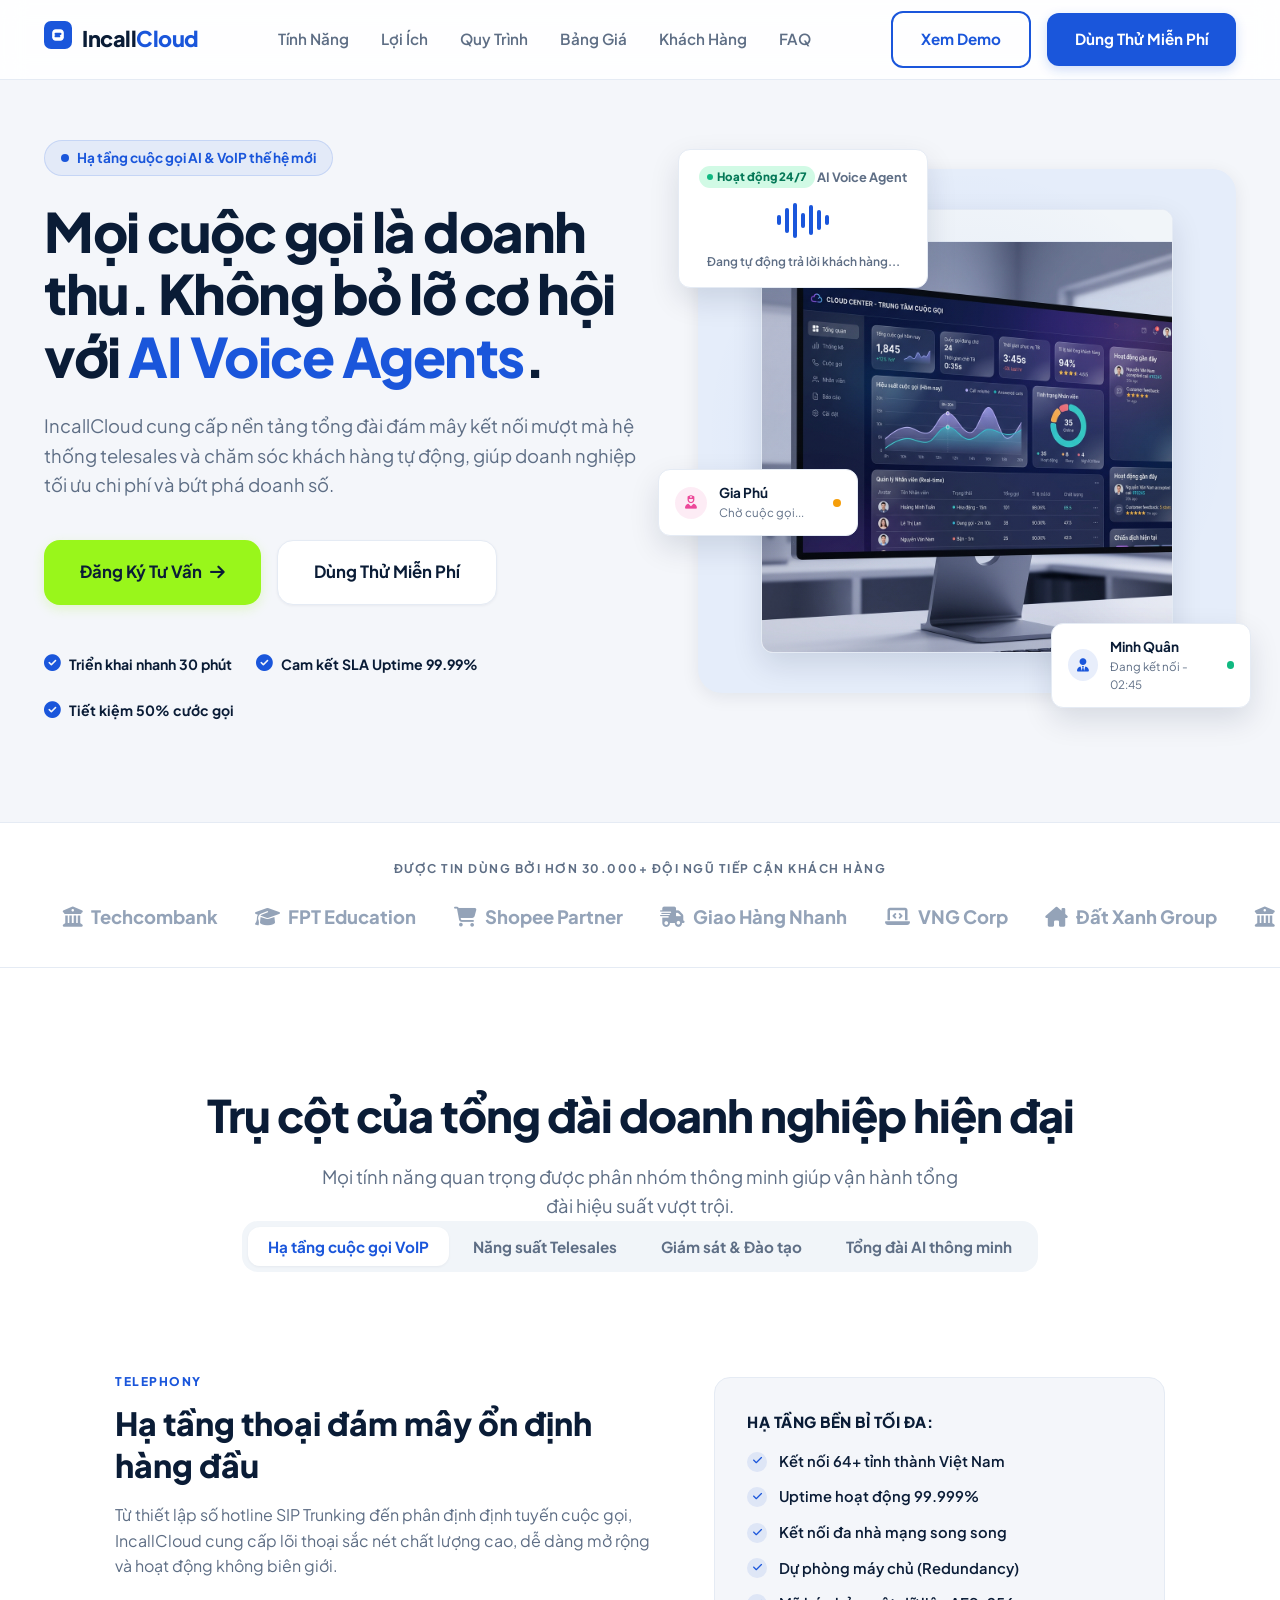
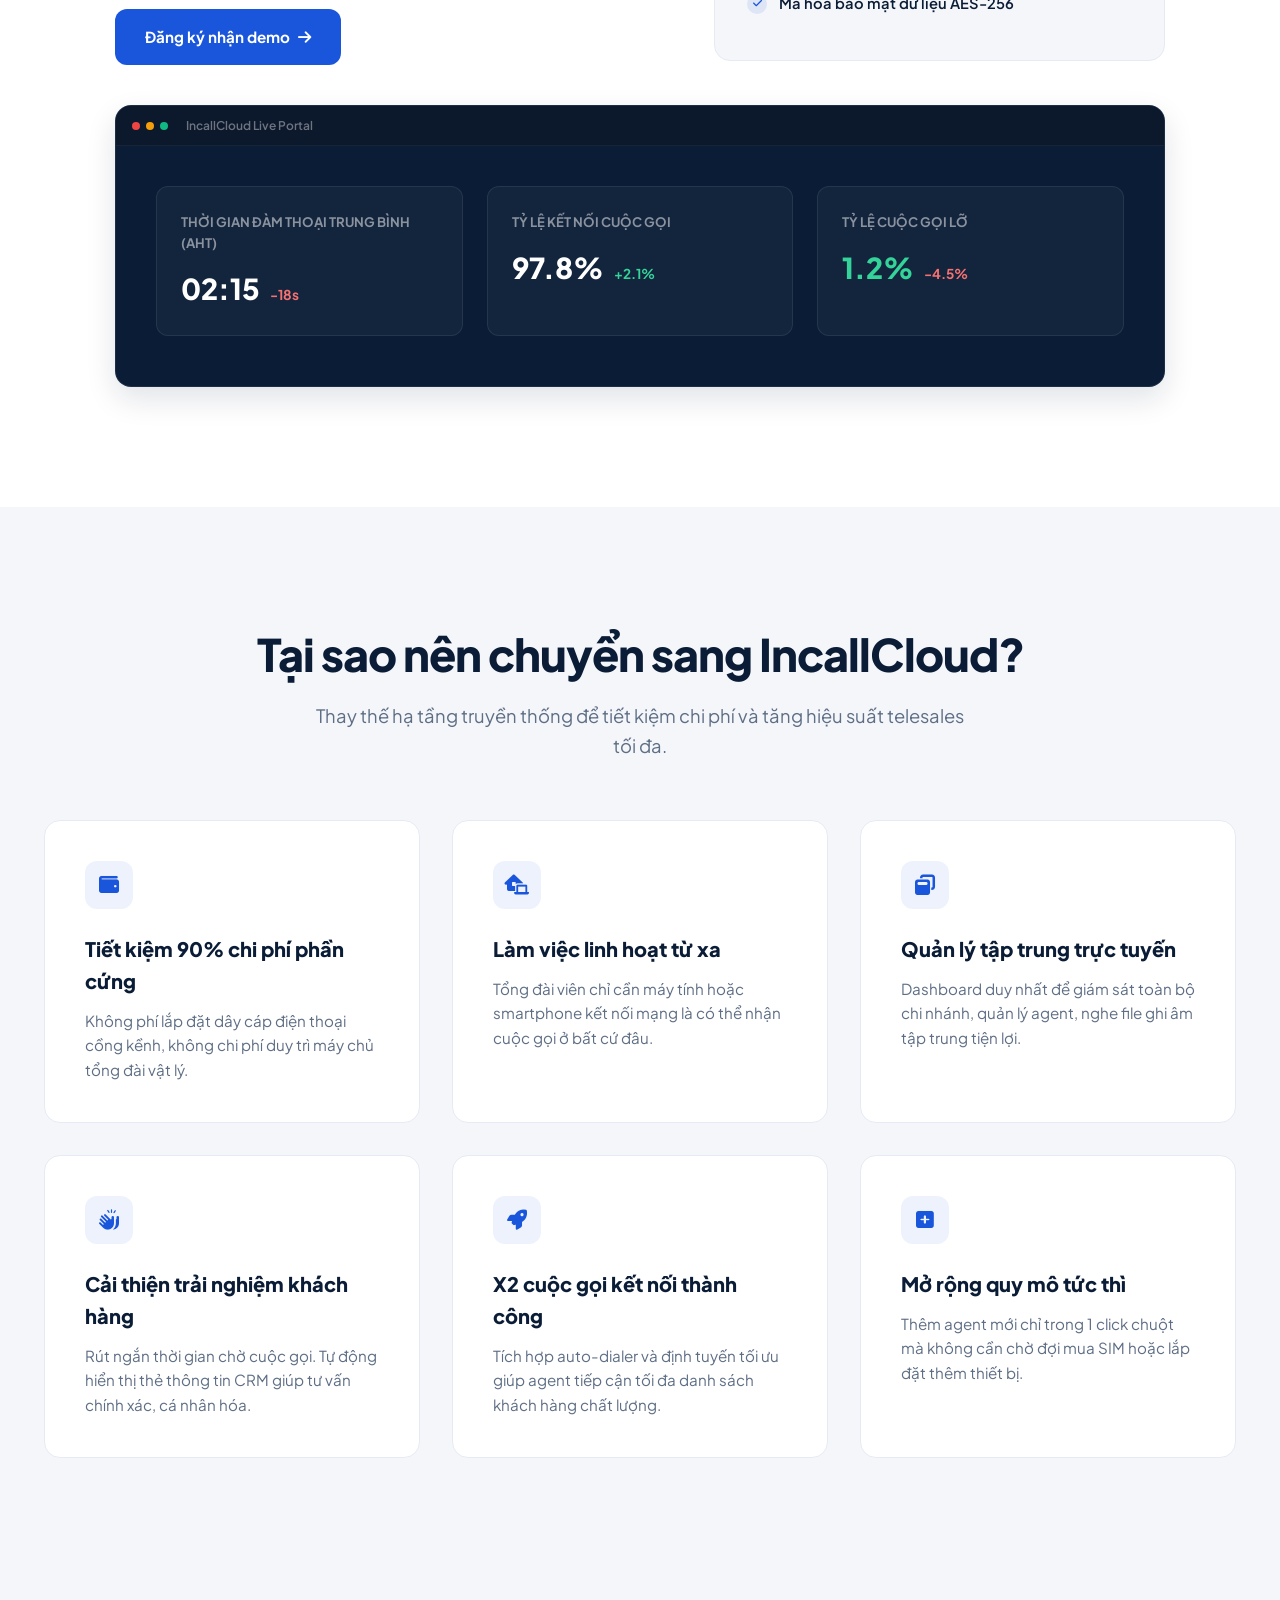
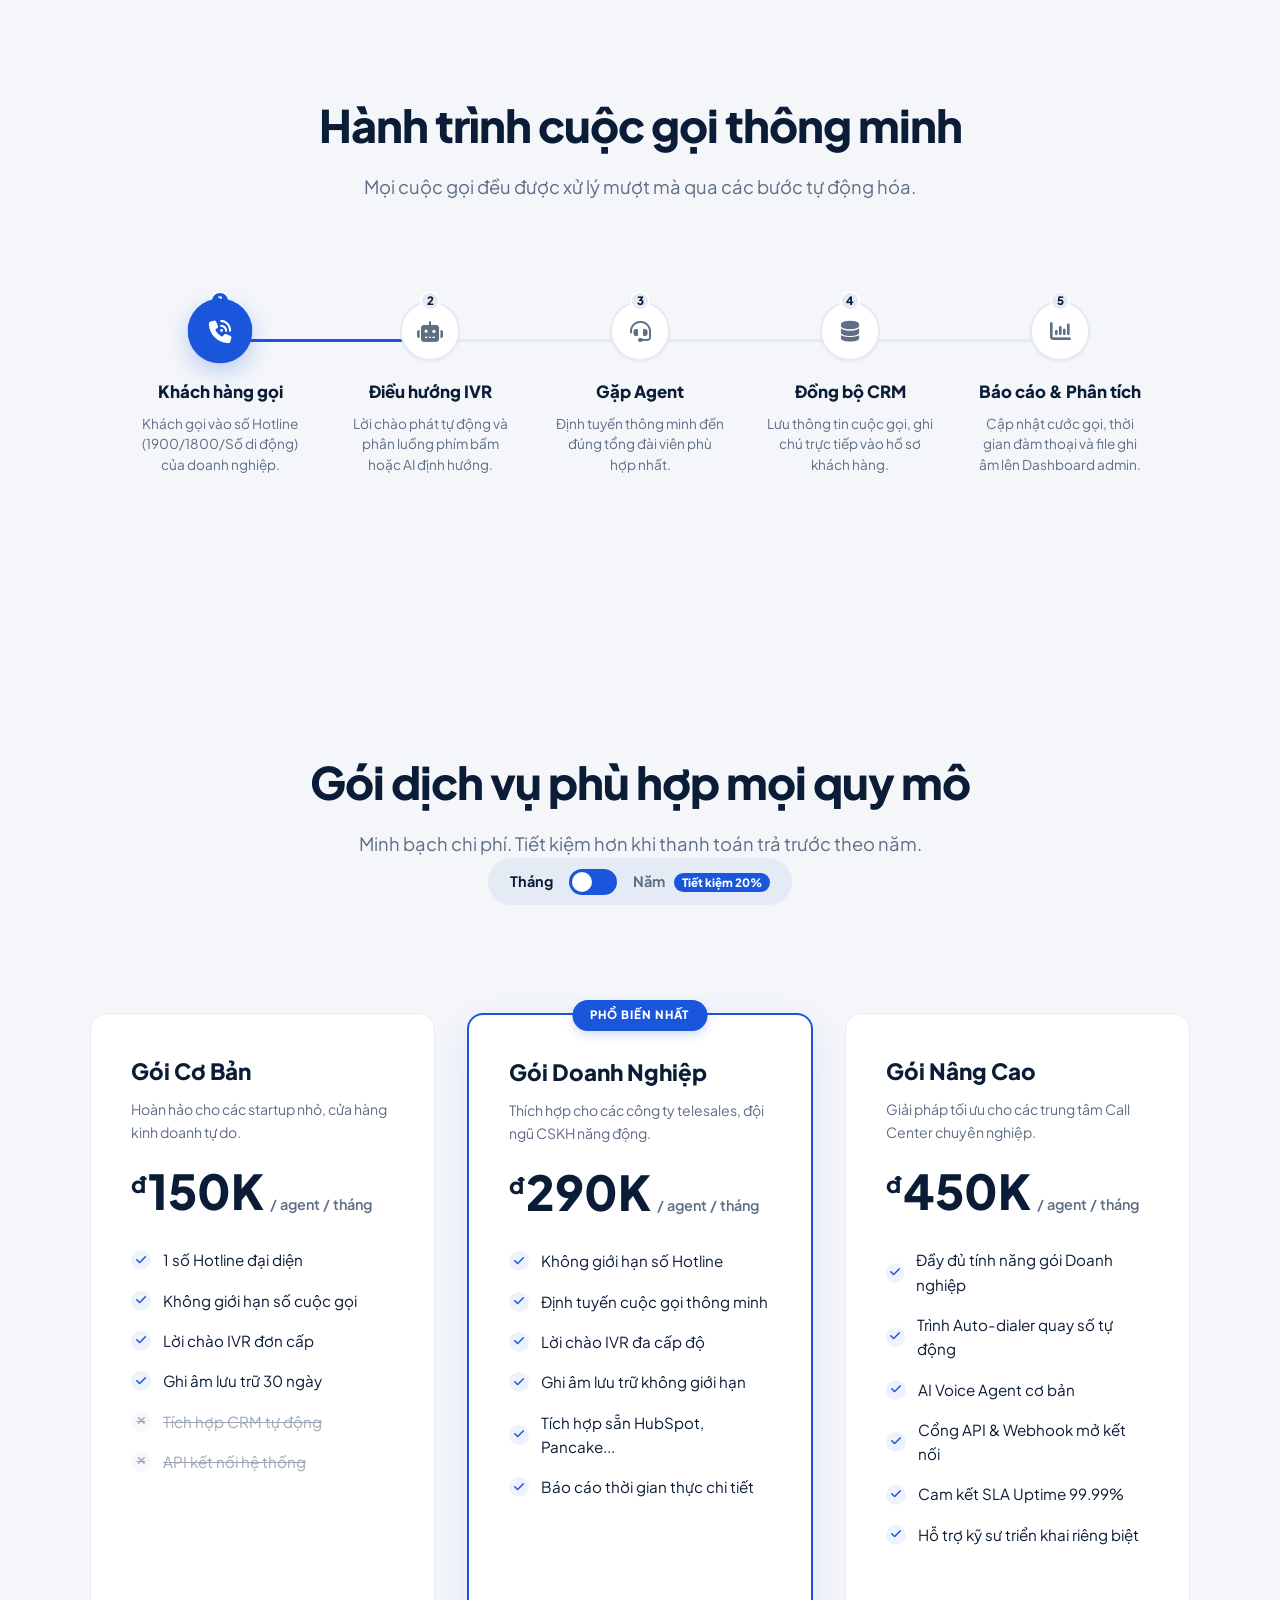
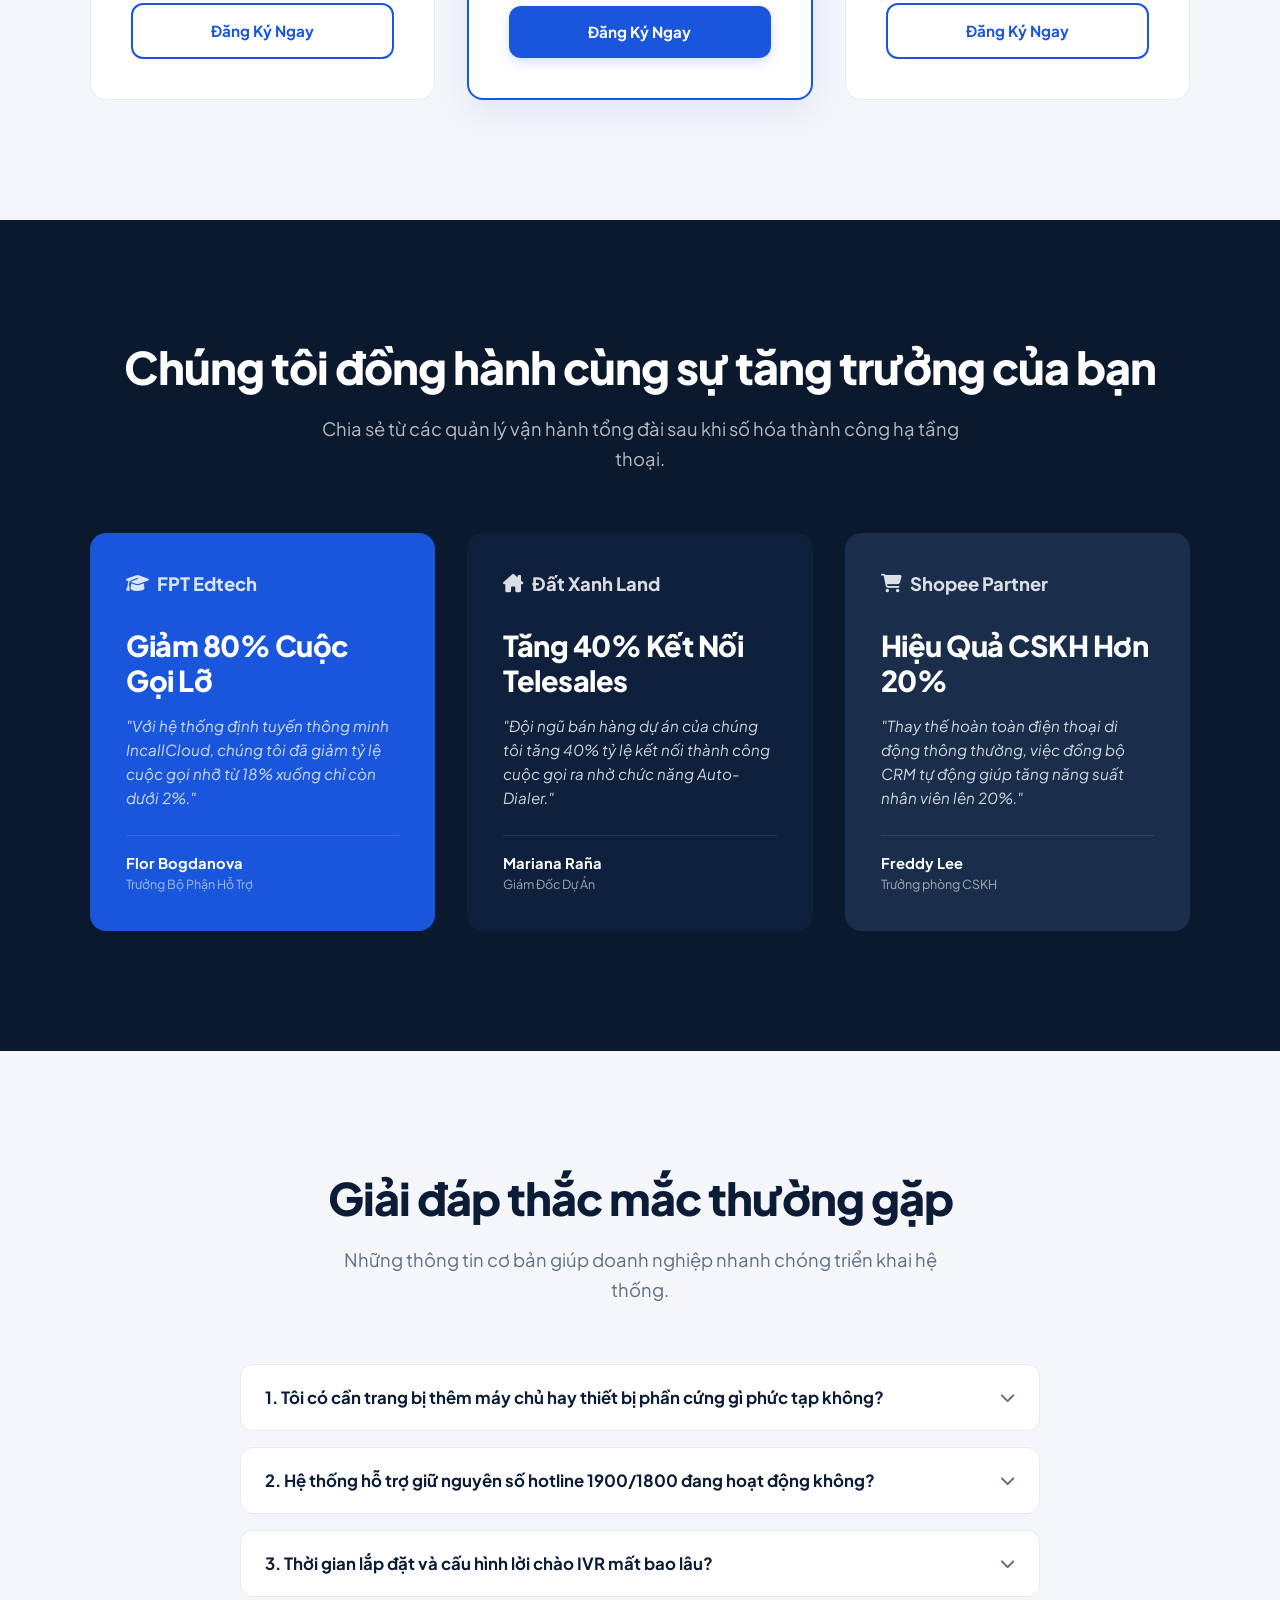
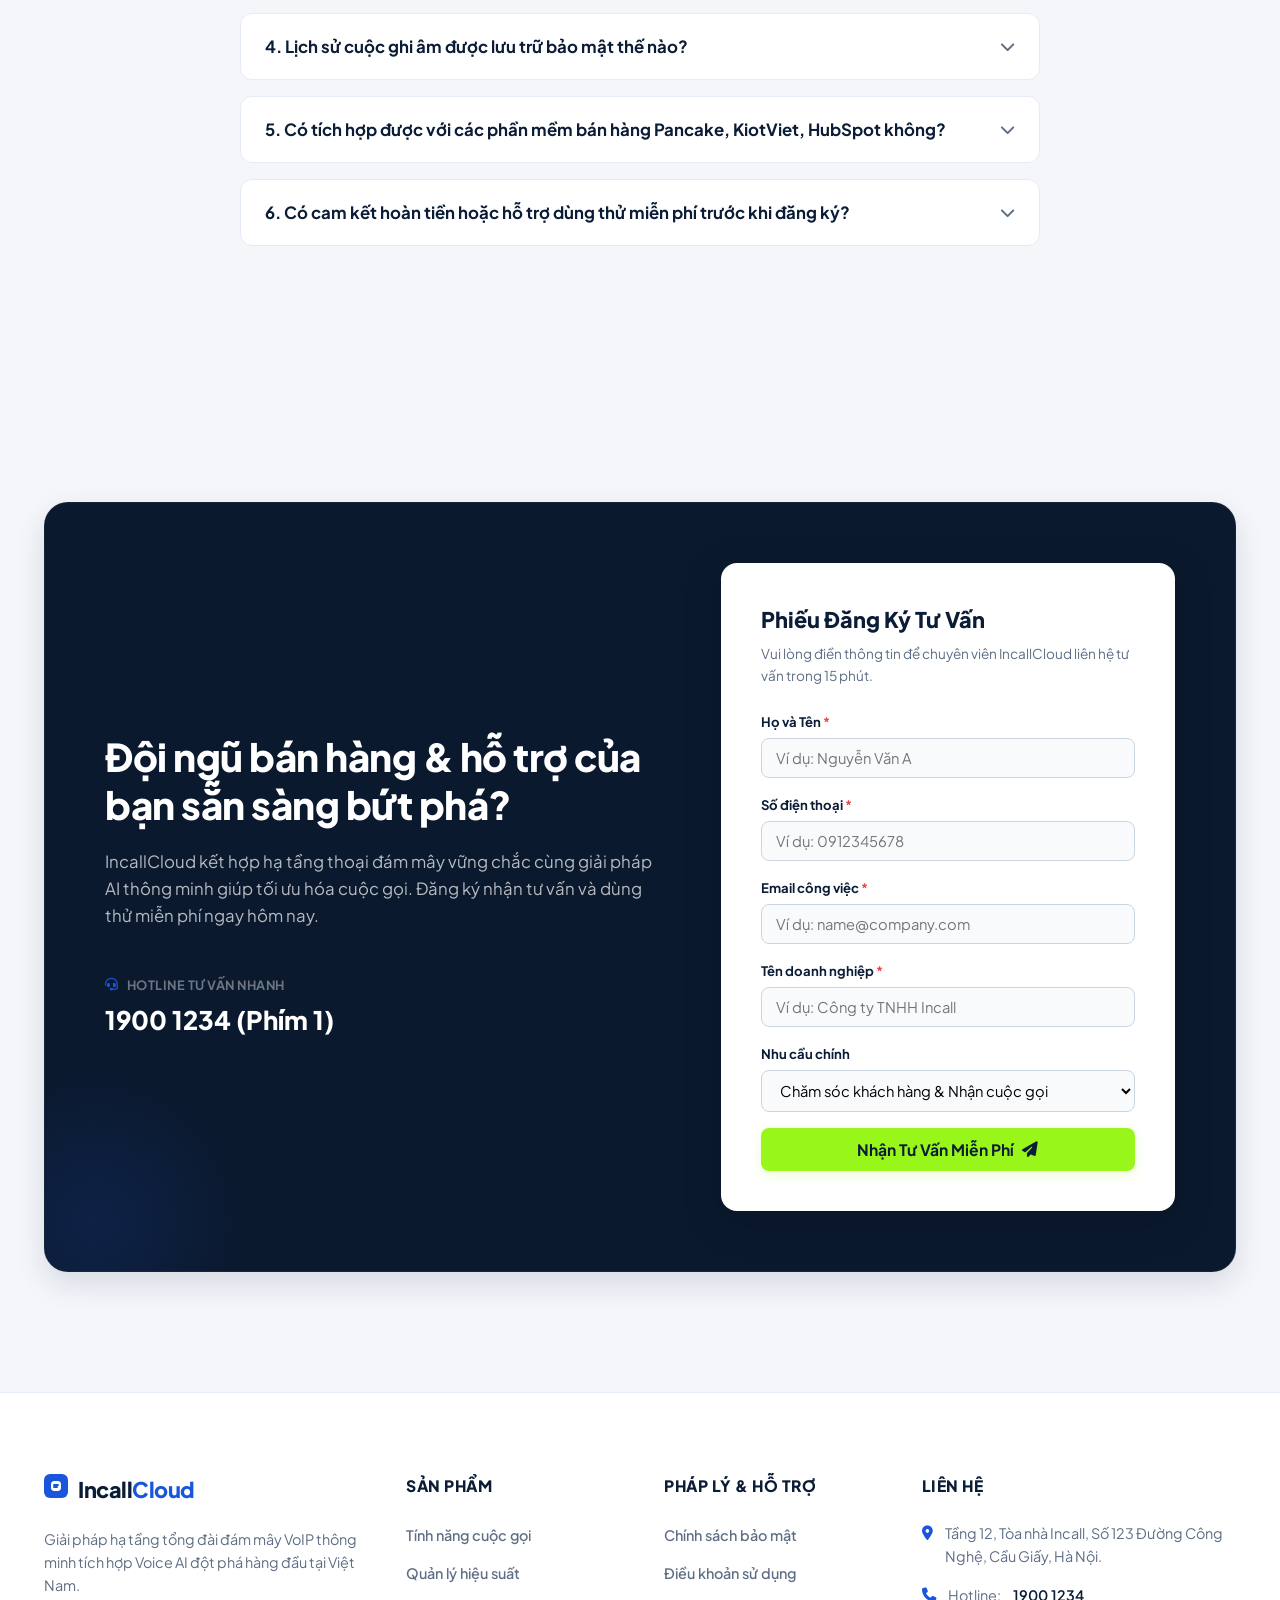
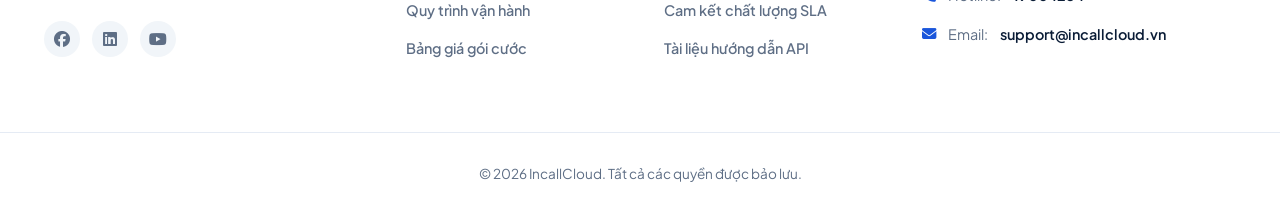
==== index.html @ 5ae77f6d "up file" ====
<!DOCTYPE html>
<html lang="vi">

<head>
    <meta charset="UTF-8">
    <meta name="viewport" content="width=device-width, initial-scale=1.0">
    <title>IncallCloud - Tổng Đài Cloud Thông Minh Tích Hợp AI Cho Doanh Nghiệp</title>
    <meta name="description"
        content="IncallCloud - Nền tảng Cloud Call Center & AI Voice Agent thế hệ mới. Tối ưu hóa cuộc gọi telesales, kết nối CRM, tiết kiệm 50% chi phí cước gọi. Đăng ký dùng thử 7 ngày miễn phí.">

    <!-- Favicon -->
    <link rel="icon" type="image/png" href="assets/dashboard_hero.png">

    <!-- Google Fonts -->
    <link rel="preconnect" href="https://fonts.googleapis.com">
    <link rel="preconnect" href="https://fonts.gstatic.com" crossorigin>
    <link href="https://fonts.googleapis.com/css2?family=Plus+Jakarta+Sans:wght@300;400;500;600;700;800&display=swap"
        rel="stylesheet">

    <!-- CSS Stylesheet -->
    <link rel="stylesheet" href="style.css">

    <!-- FontAwesome icons -->
    <link rel="stylesheet" href="https://cdnjs.cloudflare.com/ajax/libs/font-awesome/6.4.0/css/all.min.css">
</head>

<body>

    <!-- Header Navigation -->
    <header class="header">
        <div class="container header-container">
            <a href="#" class="logo">
                <div class="logo-icon">
                    <svg width="28" height="28" viewBox="0 0 24 24" fill="none" xmlns="http://www.w3.org/2000/svg">
                        <rect width="24" height="24" rx="6" fill="#1A56DB" />
                        <path
                            d="M7 10C7 8.34315 8.34315 7 10 7H14C15.6569 7 17 8.34315 17 10V14C17 15.6569 15.6569 17 14 17H10C8.34315 17 7 15.6569 7 14V10Z"
                            fill="white" />
                        <path d="M10 11H14M10 13H13" stroke="#1A56DB" stroke-width="2" stroke-linecap="round" />
                    </svg>
                </div>
                <span>Incall<span class="logo-accent">Cloud</span></span>
            </a>

            <nav class="nav-menu">
                <a href="#features-tab" class="nav-link">Tính Năng</a>
                <a href="#benefits" class="nav-link">Lợi Ích</a>
                <a href="#workflow" class="nav-link">Quy Trình</a>
                <a href="#pricing" class="nav-link">Bảng Giá</a>
                <a href="#testimonials" class="nav-link">Khách Hàng</a>
                <a href="#faq" class="nav-link">FAQ</a>
            </nav>

            <div class="header-actions">
                <a href="#pricing" class="btn btn-outline show-desktop">Xem Demo</a>
                <a href="#register" class="btn btn-primary">Dùng Thử Miễn Phí</a>
                <button class="mobile-toggle" aria-label="Toggle navigation">
                    <span></span>
                    <span></span>
                    <span></span>
                </button>
            </div>
        </div>
    </header>

    <!-- Mobile Drawer -->
    <div class="mobile-drawer">
        <nav class="mobile-nav">
            <a href="#features-tab" class="mobile-link">Tính Năng</a>
            <a href="#benefits" class="mobile-link">Lợi Ích</a>
            <a href="#workflow" class="mobile-link">Quy Trình</a>
            <a href="#pricing" class="mobile-link">Bảng Giá</a>
            <a href="#testimonials" class="mobile-link">Khách Hàng</a>
            <a href="#faq" class="mobile-link">FAQ</a>
            <hr class="drawer-divider">
            <a href="#register" class="btn btn-primary w-full text-center">Đăng Ký Tư Vấn</a>
        </nav>
    </div>

    <!-- Hero Section -->
    <section class="hero-section">
        <div class="container hero-container">
            <div class="hero-content">
                <div class="badge-tag">
                    <span class="pulse-dot"></span>
                    <span>Hạ tầng cuộc gọi AI & VoIP thế hệ mới</span>
                </div>
                <h1 class="hero-title">
                    Mọi cuộc gọi là doanh thu. Không bỏ lỡ cơ hội với <span class="highlight-text">AI Voice
                        Agents</span>.
                </h1>
                <p class="hero-desc">
                    IncallCloud cung cấp nền tảng tổng đài đám mây kết nối mượt mà hệ thống telesales và chăm sóc khách
                    hàng tự động, giúp doanh nghiệp tối ưu chi phí và bứt phá doanh số.
                </p>

                <div class="hero-ctas">
                    <a href="#register" class="btn btn-accent btn-large">
                        Đăng Ký Tư Vấn <i class="fa-solid fa-arrow-right icon-right"></i>
                    </a>
                    <a href="#pricing" class="btn btn-white btn-large">
                        Dùng Thử Miễn Phí
                    </a>
                </div>

                <!-- Trust Checks list -->
                <div class="hero-checks">
                    <div class="check-item">
                        <i class="fa-solid fa-circle-check"></i>
                        <span>Triển khai nhanh 30 phút</span>
                    </div>
                    <div class="check-item">
                        <i class="fa-solid fa-circle-check"></i>
                        <span>Cam kết SLA Uptime 99.99%</span>
                    </div>
                    <div class="check-item">
                        <i class="fa-solid fa-circle-check"></i>
                        <span>Tiết kiệm 50% cước gọi</span>
                    </div>
                </div>
            </div>

            <div class="hero-graphic-wrapper">
                <div class="graphic-container">
                    <div class="graphic-glow"></div>

                    <!-- Waveform/AI voice active box -->
                    <div class="ai-voice-panel">
                        <div class="panel-header">
                            <span class="active-badge"><span class="pulse-dot-green"></span> Hoạt động 24/7</span>
                            <span class="panel-title">AI Voice Agent</span>
                        </div>

                        <div class="waveform-animation">
                            <span class="bar bar-1"></span>
                            <span class="bar bar-2"></span>
                            <span class="bar bar-3"></span>
                            <span class="bar bar-4"></span>
                            <span class="bar bar-5"></span>
                            <span class="bar bar-6"></span>
                            <span class="bar bar-7"></span>
                        </div>
                        <span class="ai-status">Đang tự động trả lời khách hàng...</span>
                    </div>

                    <!-- Call logs overlay -->
                    <div class="call-widget float-widget-1">
                        <div class="agent-avatar"><i class="fa-solid fa-user-tie"></i></div>
                        <div class="call-info">
                            <span class="agent-name">Minh Quân</span>
                            <span class="call-duration">Đang kết nối - 02:45</span>
                        </div>
                        <span class="status-indicator online"></span>
                    </div>

                    <div class="call-widget float-widget-2">
                        <div class="agent-avatar pink"><i class="fa-solid fa-user-nurse"></i></div>
                        <div class="call-info">
                            <span class="agent-name">Gia Phú</span>
                            <span class="call-duration">Chờ cuộc gọi...</span>
                        </div>
                        <span class="status-indicator idle"></span>
                    </div>

                    <!-- Main dashboard inside box -->
                    <div class="dashboard-mock-window">
                        <div class="window-header-nav">
                            <span class="window-dot dot-r"></span>
                            <span class="window-dot dot-y"></span>
                            <span class="window-dot dot-g"></span>
                        </div>
                        <img src="assets/dashboard_hero.png" alt="IncallCloud Admin Portal" class="mock-screenshot">
                    </div>
                </div>
            </div>
        </div>
    </section>

    <!-- Trust Logos Section -->
    <section class="trust-logos">
        <div class="container">
            <p class="section-subtitle-small">ĐƯỢC TIN DÙNG BỞI HƠN 30.000+ ĐỘI NGŨ TIẾP CẬN KHÁCH HÀNG</p>
            <div class="logo-track">
                <div class="logo-slide">
                    <span class="logo-text-item"><i class="fa-solid fa-building-columns"></i> Techcombank</span>
                    <span class="logo-text-item"><i class="fa-solid fa-graduation-cap"></i> FPT Education</span>
                    <span class="logo-text-item"><i class="fa-solid fa-cart-shopping"></i> Shopee Partner</span>
                    <span class="logo-text-item"><i class="fa-solid fa-truck-fast"></i> Giao Hàng Nhanh</span>
                    <span class="logo-text-item"><i class="fa-solid fa-laptop-code"></i> VNG Corp</span>
                    <span class="logo-text-item"><i class="fa-solid fa-house-chimney"></i> Đất Xanh Group</span>
                </div>
                <div class="logo-slide">
                    <span class="logo-text-item"><i class="fa-solid fa-building-columns"></i> Techcombank</span>
                    <span class="logo-text-item"><i class="fa-solid fa-graduation-cap"></i> FPT Education</span>
                    <span class="logo-text-item"><i class="fa-solid fa-cart-shopping"></i> Shopee Partner</span>
                    <span class="logo-text-item"><i class="fa-solid fa-truck-fast"></i> Giao Hàng Nhanh</span>
                    <span class="logo-text-item"><i class="fa-solid fa-laptop-code"></i> VNG Corp</span>
                    <span class="logo-text-item"><i class="fa-solid fa-house-chimney"></i> Đất Xanh Group</span>
                </div>
            </div>
        </div>
    </section>

    <!-- Features Tab Switcher Section (The pillars of modern calling) -->
    <section id="features-tab" class="section-padding tab-section">
        <div class="container">
            <div class="section-header text-center">
                <h2 class="section-title">Trụ cột của tổng đài doanh nghiệp hiện đại</h2>
                <p class="section-desc">Mọi tính năng quan trọng được phân nhóm thông minh giúp vận hành tổng đài hiệu
                    suất vượt trội.</p>

                <!-- Tab Capsules Bar -->
                <div class="tab-capsules">
                    <button class="tab-btn active" data-tab="telephony">Hạ tầng cuộc gọi VoIP</button>
                    <button class="tab-btn" data-tab="productivity">Năng suất Telesales</button>
                    <button class="tab-btn" data-tab="coaching">Giám sát & Đào tạo</button>
                    <button class="tab-btn" data-tab="ai-agents">Tổng đài AI thông minh</button>
                </div>
            </div>

            <!-- Tab Content area -->
            <div class="tab-content-container">
                <!-- Tab 1: Telephony -->
                <div class="tab-pane active" id="pane-telephony">
                    <div class="tab-grid">
                        <div class="tab-info">
                            <span class="tab-tag">TELEPHONY</span>
                            <h3>Hạ tầng thoại đám mây ổn định hàng đầu</h3>
                            <p>Từ thiết lập số hotline SIP Trunking đến phân định định tuyến cuộc gọi, IncallCloud cung
                                cấp lõi thoại sắc nét chất lượng cao, dễ dàng mở rộng và hoạt động không biên giới.</p>

                            <a href="#register" class="btn btn-blue">Đăng ký nhận demo <i
                                    class="fa-solid fa-arrow-right icon-right"></i></a>
                        </div>
                        <div class="tab-meta">
                            <div class="meta-box">
                                <h4>Hạ tầng bền bỉ tối đa:</h4>
                                <ul class="meta-list">
                                    <li><i class="fa-solid fa-check"></i> Kết nối 64+ tỉnh thành Việt Nam</li>
                                    <li><i class="fa-solid fa-check"></i> Uptime hoạt động 99.999%</li>
                                    <li><i class="fa-solid fa-check"></i> Kết nối đa nhà mạng song song</li>
                                    <li><i class="fa-solid fa-check"></i> Dự phòng máy chủ (Redundancy)</li>
                                    <li><i class="fa-solid fa-check"></i> Mã hóa bảo mật dữ liệu AES-256</li>
                                </ul>
                            </div>
                        </div>
                    </div>
                </div>

                <!-- Tab 2: Productivity -->
                <div class="tab-pane" id="pane-productivity">
                    <div class="tab-grid">
                        <div class="tab-info">
                            <span class="tab-tag">PRODUCTIVITY</span>
                            <h3>Tăng 200% cuộc gọi tiếp cận khách hàng mỗi ngày</h3>
                            <p>Giải phóng tổng đài viên khỏi việc quay số thủ công. Hệ thống tự động click-to-call,
                                auto-dialer và quản lý danh sách cuộc gọi khoa học ngay trên giao diện web.</p>

                            <a href="#register" class="btn btn-blue">Đăng ký nhận demo <i
                                    class="fa-solid fa-arrow-right icon-right"></i></a>
                        </div>
                        <div class="tab-meta">
                            <div class="meta-box">
                                <h4>Công cụ tăng năng suất:</h4>
                                <ul class="meta-list">
                                    <li><i class="fa-solid fa-check"></i> Tính năng click-to-call tức thì</li>
                                    <li><i class="fa-solid fa-check"></i> Trình quay số tự động Auto-Dialer</li>
                                    <li><i class="fa-solid fa-check"></i> Tự động phân phối cuộc gọi ACD</li>
                                    <li><i class="fa-solid fa-check"></i> Đồng bộ CRM hiển thị thông tin KH</li>
                                    <li><i class="fa-solid fa-check"></i> Ghi chú & gắn nhãn phân loại nhanh</li>
                                </ul>
                            </div>
                        </div>
                    </div>
                </div>

                <!-- Tab 3: Coaching -->
                <div class="tab-pane" id="pane-coaching">
                    <div class="tab-grid">
                        <div class="tab-info">
                            <span class="tab-tag">COACHING & QUALITY</span>
                            <h3>Giám sát cuộc gọi & Hướng dẫn thời gian thực</h3>
                            <p>Nâng cao chất lượng đội ngũ telesales và hỗ trợ viên. Trưởng nhóm có thể nghe trực tiếp
                                cuộc gọi, nhắc bài (whisper) hoặc cướp cuộc gọi để giải quyết vướng mắc lớn của khách.
                            </p>

                            <a href="#register" class="btn btn-blue">Đăng ký nhận demo <i
                                    class="fa-solid fa-arrow-right icon-right"></i></a>
                        </div>
                        <div class="tab-meta">
                            <div class="meta-box">
                                <h4>Tính năng quản lý chất lượng:</h4>
                                <ul class="meta-list">
                                    <li><i class="fa-solid fa-check"></i> Tự động ghi âm cuộc gọi HD</li>
                                    <li><i class="fa-solid fa-check"></i> Nghe xen cuộc gọi thời gian thực</li>
                                    <li><i class="fa-solid fa-check"></i> Nhắc bài (Whisper) cho nhân viên</li>
                                    <li><i class="fa-solid fa-check"></i> Chấm điểm chất lượng cuộc gọi</li>
                                    <li><i class="fa-solid fa-check"></i> Thống kê hiệu suất cuộc gọi Agent</li>
                                </ul>
                            </div>
                        </div>
                    </div>
                </div>

                <!-- Tab 4: AI Agents -->
                <div class="tab-pane" id="pane-ai-agents">
                    <div class="tab-grid">
                        <div class="tab-info">
                            <span class="tab-tag">AI VOICE AGENT</span>
                            <h3>Tổng đài viên ảo AI đàm thoại tự nhiên</h3>
                            <p>Không bao giờ bỏ lỡ cuộc gọi ngoài giờ hành chính. AI Voice Agent tự động đàm thoại, xử
                                lý lời chào IVR đa cấp độ, trả lời câu hỏi thường gặp và tự phân loại lưu thông tin lên
                                CRM.</p>

                            <a href="#register" class="btn btn-blue">Đăng ký nhận demo <i
                                    class="fa-solid fa-arrow-right icon-right"></i></a>
                        </div>
                        <div class="tab-meta">
                            <div class="meta-box">
                                <h4>Công nghệ AI đột phá:</h4>
                                <ul class="meta-list">
                                    <li><i class="fa-solid fa-check"></i> Giọng nói tự nhiên chuẩn vùng miền</li>
                                    <li><i class="fa-solid fa-check"></i> Nhận diện mục đích cuộc gọi (Intent)</li>
                                    <li><i class="fa-solid fa-check"></i> Tự động tra cứu cơ sở dữ liệu</li>
                                    <li><i class="fa-solid fa-check"></i> Phân loại & Chuyển tiếp agent người</li>
                                    <li><i class="fa-solid fa-check"></i> Hoạt động 24/7 không cần nghỉ ngơi</li>
                                </ul>
                            </div>
                        </div>
                    </div>
                </div>

                <!-- Bottom Mockup Window -->
                <div class="tab-mockup-window">
                    <div class="mockup-header">
                        <span class="mockup-dot r"></span>
                        <span class="mockup-dot y"></span>
                        <span class="mockup-dot g"></span>
                        <span class="mockup-tab-title">IncallCloud Live Portal</span>
                    </div>
                    <div class="mockup-body">
                        <!-- Dynamic mock contents switched by JS classes -->
                        <div class="mock-content telephony active">
                            <div class="mock-analytics-grid">
                                <div class="analytic-card">
                                    <h5>Thời gian đàm thoại trung bình (AHT)</h5>
                                    <div class="analytic-val">02:15 <span class="trend down">-18s</span></div>
                                </div>
                                <div class="analytic-card">
                                    <h5>Tỷ lệ kết nối cuộc gọi</h5>
                                    <div class="analytic-val">97.8% <span class="trend up">+2.1%</span></div>
                                </div>
                                <div class="analytic-card">
                                    <h5>Tỷ lệ cuộc gọi lỡ</h5>
                                    <div class="analytic-val text-green">1.2% <span class="trend down">-4.5%</span>
                                    </div>
                                </div>
                            </div>
                        </div>

                        <div class="mock-content productivity">
                            <div class="mock-campaign-list">
                                <div class="campaign-row header-row">
                                    <span>Tên chiến dịch</span>
                                    <span>Đã gọi</span>
                                    <span>Tỷ lệ chốt</span>
                                    <span>Trạng thái</span>
                                </div>
                                <div class="campaign-row">
                                    <span class="bold">Bán Hàng Dự Án A</span>
                                    <span>1,240 / 1,500</span>
                                    <span class="text-blue">32%</span>
                                    <span class="badge running">Đang chạy</span>
                                </div>
                                <div class="campaign-row">
                                    <span class="bold">CSKH Định Kỳ Tháng 6</span>
                                    <span>890 / 1,000</span>
                                    <span class="text-blue">74%</span>
                                    <span class="badge running">Đang chạy</span>
                                </div>
                            </div>
                        </div>

                        <div class="mock-content coaching">
                            <div class="agent-coaching-portal">
                                <div class="active-call-strip">
                                    <span class="agent-name">Agent: Hoàng Anh</span>
                                    <span class="duration">01:32</span>
                                    <div class="action-badges">
                                        <span class="badge badge-whisper"><i class="fa-solid fa-microphone-slash"></i>
                                            Đang nhắc bài</span>
                                        <span class="badge badge-listen"><i class="fa-solid fa-ear-listen"></i> Đang
                                            nghe lén</span>
                                    </div>
                                </div>
                            </div>
                        </div>

                        <div class="mock-content ai-agents">
                            <div class="ai-chat-simulation">
                                <div class="message incoming"><strong>Khách hàng:</strong> "Tôi muốn hỏi giá dịch vụ gói
                                    Doanh nghiệp."</div>
                                <div class="message outgoing"><strong>AI Voice Agent (Giọng miền Nam):</strong> "Dạ, gói
                                    Doanh nghiệp hiện tại bên em có giá là 290.000đ/agent/tháng ạ. Có hỗ trợ ghi âm cuộc
                                    gọi không giới hạn thời gian và tích hợp CRM ạ."</div>
                            </div>
                        </div>
                    </div>
                </div>
            </div>
        </div>
    </section>

    <!-- Benefits Section -->
    <section id="benefits" class="section-padding bg-light-gray">
        <div class="container">
            <div class="section-header text-center">
                <h2 class="section-title">Tại sao nên chuyển sang IncallCloud?</h2>
                <p class="section-desc">Thay thế hạ tầng truyền thống để tiết kiệm chi phí và tăng hiệu suất telesales
                    tối đa.</p>
            </div>

            <div class="grid grid-3">
                <!-- Benefit 1 -->
                <div class="benefit-card">
                    <div class="benefit-icon"><i class="fa-solid fa-wallet"></i></div>
                    <h3 class="benefit-title">Tiết kiệm 90% chi phí phần cứng</h3>
                    <p class="benefit-desc">Không phí lắp đặt dây cáp điện thoại cồng kềnh, không chi phí duy trì máy
                        chủ tổng đài vật lý.</p>
                </div>

                <!-- Benefit 2 -->
                <div class="benefit-card">
                    <div class="benefit-icon"><i class="fa-solid fa-laptop-house"></i></div>
                    <h3 class="benefit-title">Làm việc linh hoạt từ xa</h3>
                    <p class="benefit-desc">Tổng đài viên chỉ cần máy tính hoặc smartphone kết nối mạng là có thể nhận
                        cuộc gọi ở bất cứ đâu.</p>
                </div>

                <!-- Benefit 3 -->
                <div class="benefit-icon-card benefit-card">
                    <div class="benefit-icon"><i class="fa-solid fa-window-restore"></i></div>
                    <h3 class="benefit-title">Quản lý tập trung trực tuyến</h3>
                    <p class="benefit-desc">Dashboard duy nhất để giám sát toàn bộ chi nhánh, quản lý agent, nghe file
                        ghi âm tập trung tiện lợi.</p>
                </div>

                <!-- Benefit 4 -->
                <div class="benefit-card">
                    <div class="benefit-icon"><i class="fa-solid fa-hands-clapping"></i></div>
                    <h3 class="benefit-title">Cải thiện trải nghiệm khách hàng</h3>
                    <p class="benefit-desc">Rút ngắn thời gian chờ cuộc gọi. Tự động hiển thị thẻ thông tin CRM giúp tư
                        vấn chính xác, cá nhân hóa.</p>
                </div>

                <!-- Benefit 5 -->
                <div class="benefit-card">
                    <div class="benefit-icon"><i class="fa-solid fa-rocket"></i></div>
                    <h3 class="benefit-title">X2 cuộc gọi kết nối thành công</h3>
                    <p class="benefit-desc">Tích hợp auto-dialer và định tuyến tối ưu giúp agent tiếp cận tối đa danh
                        sách khách hàng chất lượng.</p>
                </div>

                <!-- Benefit 6 -->
                <div class="benefit-card">
                    <div class="benefit-icon"><i class="fa-solid fa-square-plus"></i></div>
                    <h3 class="benefit-title">Mở rộng quy mô tức thì</h3>
                    <p class="benefit-desc">Thêm agent mới chỉ trong 1 click chuột mà không cần chờ đợi mua SIM hoặc lắp
                        đặt thêm thiết bị.</p>
                </div>
            </div>
        </div>
    </section>

    <!-- Workflow Section -->
    <section id="workflow" class="section-padding">
        <div class="container">
            <div class="section-header text-center">
                <h2 class="section-title">Hành trình cuộc gọi thông minh</h2>
                <p class="section-desc">Mọi cuộc gọi đều được xử lý mượt mà qua các bước tự động hóa.</p>
            </div>

            <!-- Visual Workflow timeline -->
            <div class="workflow-container">
                <div class="workflow-line"></div>

                <div class="workflow-step active" data-step="1">
                    <div class="step-badge">1</div>
                    <div class="step-icon"><i class="fa-solid fa-phone-volume"></i></div>
                    <h4 class="step-title">Khách hàng gọi</h4>
                    <p class="step-desc">Khách gọi vào số Hotline (1900/1800/Số di động) của doanh nghiệp.</p>
                </div>

                <div class="workflow-step" data-step="2">
                    <div class="step-badge">2</div>
                    <div class="step-icon"><i class="fa-solid fa-robot"></i></div>
                    <h4 class="step-title">Điều hướng IVR</h4>
                    <p class="step-desc">Lời chào phát tự động và phân luồng phím bấm hoặc AI định hướng.</p>
                </div>

                <div class="workflow-step" data-step="3">
                    <div class="step-badge">3</div>
                    <div class="step-icon"><i class="fa-solid fa-headset"></i></div>
                    <h4 class="step-title">Gặp Agent</h4>
                    <p class="step-desc">Định tuyến thông minh đến đúng tổng đài viên phù hợp nhất.</p>
                </div>

                <div class="workflow-step" data-step="4">
                    <div class="step-badge">4</div>
                    <div class="step-icon"><i class="fa-solid fa-database"></i></div>
                    <h4 class="step-title">Đồng bộ CRM</h4>
                    <p class="step-desc">Lưu thông tin cuộc gọi, ghi chú trực tiếp vào hồ sơ khách hàng.</p>
                </div>

                <div class="workflow-step" data-step="5">
                    <div class="step-badge">5</div>
                    <div class="step-icon"><i class="fa-solid fa-chart-column"></i></div>
                    <h4 class="step-title">Báo cáo & Phân tích</h4>
                    <p class="step-desc">Cập nhật cước gọi, thời gian đàm thoại và file ghi âm lên Dashboard admin.</p>
                </div>
            </div>
        </div>
    </section>

    <!-- Pricing Section -->
    <section id="pricing" class="section-padding bg-light-gray">
        <div class="container">
            <div class="section-header text-center">
                <h2 class="section-title">Gói dịch vụ phù hợp mọi quy mô</h2>
                <p class="section-desc">Minh bạch chi phí. Tiết kiệm hơn khi thanh toán trả trước theo năm.</p>

                <!-- Toggle Month/Year -->
                <div class="billing-toggle-wrapper">
                    <span class="toggle-label active" id="label-monthly">Tháng</span>
                    <button class="billing-toggle-btn" id="billing-toggle" aria-label="Toggle pricing cycle"></button>
                    <span class="toggle-label" id="label-yearly">Năm <span class="discount-badge">Tiết kiệm
                            20%</span></span>
                </div>
            </div>

            <div class="pricing-grid">
                <!-- Card 1: Standard -->
                <div class="pricing-card">
                    <div class="card-header">
                        <h3 class="pricing-plan">Gói Cơ Bản</h3>
                        <p class="plan-desc">Hoàn hảo cho các startup nhỏ, cửa hàng kinh doanh tự do.</p>
                        <div class="price-container">
                            <span class="price-currency">đ</span>
                            <span class="price-amount" data-monthly="150K" data-yearly="120K">150K</span>
                            <span class="price-period">/ agent / tháng</span>
                        </div>
                    </div>
                    <ul class="pricing-features">
                        <li><i class="fa-solid fa-check"></i> 1 số Hotline đại diện</li>
                        <li><i class="fa-solid fa-check"></i> Không giới hạn số cuộc gọi</li>
                        <li><i class="fa-solid fa-check"></i> Lời chào IVR đơn cấp</li>
                        <li><i class="fa-solid fa-check"></i> Ghi âm lưu trữ 30 ngày</li>
                        <li class="unsupported"><i class="fa-solid fa-xmark"></i> Tích hợp CRM tự động</li>
                        <li class="unsupported"><i class="fa-solid fa-xmark"></i> API kết nối hệ thống</li>
                    </ul>
                    <div class="card-footer">
                        <a href="#register" class="btn btn-outline w-full plan-btn" data-plan="Gói Cơ Bản">Đăng Ký
                            Ngay</a>
                    </div>
                </div>

                <!-- Card 2: Professional (Recommended) -->
                <div class="pricing-card recommended">
                    <div class="popular-badge">PHỔ BIẾN NHẤT</div>
                    <div class="card-header">
                        <h3 class="pricing-plan">Gói Doanh Nghiệp</h3>
                        <p class="plan-desc">Thích hợp cho các công ty telesales, đội ngũ CSKH năng động.</p>
                        <div class="price-container">
                            <span class="price-currency">đ</span>
                            <span class="price-amount" data-monthly="290K" data-yearly="230K">290K</span>
                            <span class="price-period">/ agent / tháng</span>
                        </div>
                    </div>
                    <ul class="pricing-features">
                        <li><i class="fa-solid fa-check"></i> Không giới hạn số Hotline</li>
                        <li><i class="fa-solid fa-check"></i> Định tuyến cuộc gọi thông minh</li>
                        <li><i class="fa-solid fa-check"></i> Lời chào IVR đa cấp độ</li>
                        <li><i class="fa-solid fa-check"></i> Ghi âm lưu trữ không giới hạn</li>
                        <li><i class="fa-solid fa-check"></i> Tích hợp sẵn HubSpot, Pancake...</li>
                        <li><i class="fa-solid fa-check"></i> Báo cáo thời gian thực chi tiết</li>
                    </ul>
                    <div class="card-footer">
                        <a href="#register" class="btn btn-primary w-full plan-btn" data-plan="Gói Doanh Nghiệp">Đăng Ký
                            Ngay</a>
                    </div>
                </div>

                <!-- Card 3: Advanced -->
                <div class="pricing-card">
                    <div class="card-header">
                        <h3 class="pricing-plan">Gói Nâng Cao</h3>
                        <p class="plan-desc">Giải pháp tối ưu cho các trung tâm Call Center chuyên nghiệp.</p>
                        <div class="price-container">
                            <span class="price-currency">đ</span>
                            <span class="price-amount" data-monthly="450K" data-yearly="360K">450K</span>
                            <span class="price-period">/ agent / tháng</span>
                        </div>
                    </div>
                    <ul class="pricing-features">
                        <li><i class="fa-solid fa-check"></i> Đầy đủ tính năng gói Doanh nghiệp</li>
                        <li><i class="fa-solid fa-check"></i> Trình Auto-dialer quay số tự động</li>
                        <li><i class="fa-solid fa-check"></i> AI Voice Agent cơ bản</li>
                        <li><i class="fa-solid fa-check"></i> Cổng API & Webhook mở kết nối</li>
                        <li><i class="fa-solid fa-check"></i> Cam kết SLA Uptime 99.99%</li>
                        <li><i class="fa-solid fa-check"></i> Hỗ trợ kỹ sư triển khai riêng biệt</li>
                    </ul>
                    <div class="card-footer">
                        <a href="#register" class="btn btn-outline w-full plan-btn" data-plan="Gói Nâng Cao">Đăng Ký
                            Ngay</a>
                    </div>
                </div>
            </div>
        </div>
    </section>

    <!-- Testimonials in bold CloudTalk style -->
    <section id="testimonials" class="section-padding testimonial-section">
        <div class="container">
            <div class="section-header text-center">
                <h2 class="section-title text-white">Chúng tôi đồng hành cùng sự tăng trưởng của bạn</h2>
                <p class="section-desc text-light-muted">Chia sẻ từ các quản lý vận hành tổng đài sau khi số hóa thành
                    công hạ tầng thoại.</p>
            </div>

            <!-- Premium Bold Testimonial Cards Layout -->
            <div class="testimonial-grid">
                <!-- Review Card 1 (Royal Blue BG) -->
                <div class="premium-review-card royal-blue">
                    <div class="brand-logo-white"><i class="fa-solid fa-graduation-cap"></i> FPT Edtech</div>
                    <div class="metric-highlight-box">
                        <h3>Giảm 80% Cuộc Gọi Lỡ</h3>
                        <p>"Với hệ thống định tuyến thông minh IncallCloud, chúng tôi đã giảm tỷ lệ cuộc gọi nhỡ từ 18%
                            xuống chỉ còn dưới 2%."</p>
                        <div class="author-row">
                            <span class="author-name">Flor Bogdanova</span>
                            <span class="author-title">Trưởng Bộ Phận Hỗ Trợ</span>
                        </div>
                    </div>
                </div>

                <!-- Review Card 2 (Dark Navy BG) -->
                <div class="premium-review-card dark-navy">
                    <div class="brand-logo-white"><i class="fa-solid fa-house-chimney"></i> Đất Xanh Land</div>
                    <div class="metric-highlight-box">
                        <h3>Tăng 40% Kết Nối Telesales</h3>
                        <p>"Đội ngũ bán hàng dự án của chúng tôi tăng 40% tỷ lệ kết nối thành công cuộc gọi ra nhờ chức
                            năng Auto-Dialer."</p>
                        <div class="author-row">
                            <span class="author-name">Mariana Raña</span>
                            <span class="author-title">Giám Đốc Dự Án</span>
                        </div>
                    </div>
                </div>

                <!-- Review Card 3 (Muted Navy BG) -->
                <div class="premium-review-card muted-navy">
                    <div class="brand-logo-white"><i class="fa-solid fa-cart-shopping"></i> Shopee Partner</div>
                    <div class="metric-highlight-box">
                        <h3>Hiệu Quả CSKH Hơn 20%</h3>
                        <p>"Thay thế hoàn toàn điện thoại di động thông thường, việc đồng bộ CRM tự động giúp tăng năng
                            suất nhân viên lên 20%."</p>
                        <div class="author-row">
                            <span class="author-name">Freddy Lee</span>
                            <span class="author-title">Trưởng phòng CSKH</span>
                        </div>
                    </div>
                </div>
            </div>
        </div>
    </section>

    <!-- FAQ Section -->
    <section id="faq" class="section-padding">
        <div class="container">
            <div class="section-header text-center">
                <h2 class="section-title">Giải đáp thắc mắc thường gặp</h2>
                <p class="section-desc">Những thông tin cơ bản giúp doanh nghiệp nhanh chóng triển khai hệ thống.</p>
            </div>

            <div class="faq-container">
                <div class="faq-item">
                    <button class="faq-question">
                        <span>1. Tôi có cần trang bị thêm máy chủ hay thiết bị phần cứng gì phức tạp không?</span>
                        <i class="fa-solid fa-chevron-down faq-arrow"></i>
                    </button>
                    <div class="faq-answer">
                        <p>Không cần. Với IncallCloud, bạn có thể gọi và nhận cuộc gọi trực tiếp ngay trên trình duyệt
                            máy tính hoặc qua ứng dụng cài trên điện thoại thông minh. Hệ thống hoạt động hoàn toàn trên
                            môi trường Cloud.</p>
                    </div>
                </div>

                <div class="faq-item">
                    <button class="faq-question">
                        <span>2. Hệ thống hỗ trợ giữ nguyên số hotline 1900/1800 đang hoạt động không?</span>
                        <i class="fa-solid fa-chevron-down faq-arrow"></i>
                    </button>
                    <div class="faq-answer">
                        <p>Chúng tôi kết nối mượt mà với tất cả các đầu số Hotline SIP Trunking hiện có của bạn từ
                            Viettel, VNPT, FPT, Mobifone... Quá trình chuyển đổi cấu hình kỹ thuật diễn ra cực kỳ nhanh
                            chóng và không làm gián đoạn liên lạc.</p>
                    </div>
                </div>

                <div class="faq-item">
                    <button class="faq-question">
                        <span>3. Thời gian lắp đặt và cấu hình lời chào IVR mất bao lâu?</span>
                        <i class="fa-solid fa-chevron-down faq-arrow"></i>
                    </button>
                    <div class="faq-answer">
                        <p>Chúng tôi bàn giao tổng đài tiêu chuẩn trong 30 phút. Việc thiết lập lời chào IVR đa cấp,
                            kịch bản điều hướng cuộc gọi và tích hợp CRM hoàn tất trong vòng 1-2 ngày làm việc tùy thuộc
                            vào quy mô phòng ban của bạn.</p>
                    </div>
                </div>

                <div class="faq-item">
                    <button class="faq-question">
                        <span>4. Lịch sử cuộc ghi âm được lưu trữ bảo mật thế nào?</span>
                        <i class="fa-solid fa-chevron-down faq-arrow"></i>
                    </button>
                    <div class="faq-answer">
                        <p>Toàn bộ file ghi âm cuộc gọi và dữ liệu khách hàng được mã hóa chuẩn cao cấp và lưu trữ trên
                            hạ tầng Data Center đạt chứng chỉ quốc tế đặt tại Việt Nam. Quyền truy cập thuộc về duy nhất
                            tài khoản Quản lý cấp cao của bạn.</p>
                    </div>
                </div>

                <div class="faq-item">
                    <button class="faq-question">
                        <span>5. Có tích hợp được với các phần mềm bán hàng Pancake, KiotViet, HubSpot không?</span>
                        <i class="fa-solid fa-chevron-down faq-arrow"></i>
                    </button>
                    <div class="faq-answer">
                        <p>IncallCloud cung cấp module tích hợp sẵn (out-of-the-box) với Pancake, KiotViet, HubSpot,
                            Zoho, Haravan. Chỉ cần điền token kết nối, thông tin khách hàng sẽ hiển thị ngay khi có cuộc
                            gọi đổ chuông.</p>
                    </div>
                </div>

                <div class="faq-item">
                    <button class="faq-question">
                        <span>6. Có cam kết hoàn tiền hoặc hỗ trợ dùng thử miễn phí trước khi đăng ký?</span>
                        <i class="fa-solid fa-chevron-down faq-arrow"></i>
                    </button>
                    <div class="faq-answer">
                        <p>Chúng tôi hỗ trợ dùng thử miễn phí 7 ngày đầy đủ tính năng cho tối đa 5 agent. Doanh nghiệp
                            sẽ nhận kèm 100k tài khoản cước gọi thử nghiệm để đánh giá chất lượng cuộc thoại rõ nét
                            trước khi thanh toán.</p>
                    </div>
                </div>
            </div>
        </div>
    </section>

    <!-- Final CTA & Register Section in Premium Split Box -->
    <section id="register" class="section-padding register-section">
        <div class="container">
            <div class="cta-banner-wrapper">
                <div class="cta-info">
                    <h2>Đội ngũ bán hàng & hỗ trợ của bạn sẵn sàng bứt phá?</h2>
                    <p>IncallCloud kết hợp hạ tầng thoại đám mây vững chắc cùng giải pháp AI thông minh giúp tối ưu hóa
                        cuộc gọi. Đăng ký nhận tư vấn và dùng thử miễn phí ngay hôm nay.</p>

                    <div class="cta-direct">
                        <span class="direct-tag"><i class="fa-solid fa-headset"></i> Hotline tư vấn nhanh</span>
                        <a href="tel:19001234">1900 1234 (Phím 1)</a>
                    </div>
                </div>

                <div class="cta-form-card">
                    <h3>Phiếu Đăng Ký Tư Vấn</h3>
                    <p class="form-sub">Vui lòng điền thông tin để chuyên viên IncallCloud liên hệ tư vấn trong 15 phút.
                    </p>

                    <form id="lead-form" class="lead-form">
                        <div class="form-group">
                            <label for="fullName">Họ và Tên <span class="required">*</span></label>
                            <input type="text" id="fullName" placeholder="Ví dụ: Nguyễn Văn A" required>
                            <span class="error-msg" id="err-fullName"></span>
                        </div>

                        <div class="form-group">
                            <label for="phoneNumber">Số điện thoại <span class="required">*</span></label>
                            <input type="tel" id="phoneNumber" placeholder="Ví dụ: 0912345678" required>
                            <span class="error-msg" id="err-phoneNumber"></span>
                        </div>

                        <div class="form-group">
                            <label for="email">Email công việc <span class="required">*</span></label>
                            <input type="email" id="email" placeholder="Ví dụ: name@company.com" required>
                            <span class="error-msg" id="err-email"></span>
                        </div>

                        <div class="form-group">
                            <label for="companyName">Tên doanh nghiệp <span class="required">*</span></label>
                            <input type="text" id="companyName" placeholder="Ví dụ: Công ty TNHH Incall" required>
                            <span class="error-msg" id="err-companyName"></span>
                        </div>

                        <div class="form-group">
                            <label for="userNeed">Nhu cầu chính</label>
                            <select id="userNeed">
                                <option value="cs-kh">Chăm sóc khách hàng & Nhận cuộc gọi</option>
                                <option value="telesales">Telesales & Gọi ra ngoài tìm khách</option>
                                <option value="ca-hai">Kết hợp cả hai nhu cầu</option>
                                <option value="khac">Khác (Cần tư vấn thêm)</option>
                            </select>
                        </div>

                        <input type="hidden" id="selectedPlan" value="Default">

                        <button type="submit" class="btn btn-accent w-full submit-btn">
                            <span>Nhận Tư Vấn Miễn Phí</span>
                            <i class="fa-solid fa-paper-plane btn-spinner-icon"></i>
                        </button>
                    </form>

                    <!-- Success Message -->
                    <div class="form-success-message" id="form-success">
                        <div class="success-icon"><i class="fa-solid fa-circle-check"></i></div>
                        <h3>Gửi thông tin thành công!</h3>
                        <p>Cảm ơn bạn. Chuyên viên của IncallCloud sẽ gọi lại tư vấn giải pháp chi tiết cho doanh nghiệp
                            của bạn trong vòng vài phút.</p>
                        <button class="btn btn-outline" id="btn-success-reset">Gửi lại yêu cầu khác</button>
                    </div>
                </div>
            </div>
        </div>
    </section>

    <!-- Footer -->
    <footer class="footer">
        <div class="container footer-grid">
            <div class="footer-brand">
                <a href="#" class="logo footer-logo">
                    <div class="logo-icon">
                        <svg width="24" height="24" viewBox="0 0 24 24" fill="none" xmlns="http://www.w3.org/2000/svg">
                            <rect width="24" height="24" rx="6" fill="#1A56DB" />
                            <path
                                d="M7 10C7 8.34315 8.34315 7 10 7H14C15.6569 7 17 8.34315 17 10V14C17 15.6569 15.6569 17 14 17H10C8.34315 17 7 15.6569 7 14V10Z"
                                fill="white" />
                            <path d="M10 11H14M10 13H13" stroke="#1A56DB" stroke-width="2" stroke-linecap="round" />
                        </svg>
                    </div>
                    <span>Incall<span class="logo-accent">Cloud</span></span>
                </a>
                <p class="brand-desc">Giải pháp hạ tầng tổng đài đám mây VoIP thông minh tích hợp Voice AI đột phá hàng
                    đầu tại Việt Nam.</p>
                <div class="social-links">
                    <a href="#" aria-label="Facebook"><i class="fa-brands fa-facebook"></i></a>
                    <a href="#" aria-label="LinkedIn"><i class="fa-brands fa-linkedin"></i></a>
                    <a href="#" aria-label="YouTube"><i class="fa-brands fa-youtube"></i></a>
                </div>
            </div>

            <div class="footer-links-col">
                <h4>Sản Phẩm</h4>
                <ul>
                    <li><a href="#features-tab">Tính năng cuộc gọi</a></li>
                    <li><a href="#features-tab">Quản lý hiệu suất</a></li>
                    <li><a href="#workflow">Quy trình vận hành</a></li>
                    <li><a href="#pricing">Bảng giá gói cước</a></li>
                </ul>
            </div>

            <div class="footer-links-col">
                <h4>Pháp Lý & Hỗ Trợ</h4>
                <ul>
                    <li><a href="#">Chính sách bảo mật</a></li>
                    <li><a href="#">Điều khoản sử dụng</a></li>
                    <li><a href="#">Cam kết chất lượng SLA</a></li>
                    <li><a href="#">Tài liệu hướng dẫn API</a></li>
                </ul>
            </div>

            <div class="footer-links-col">
                <h4>Liên Hệ</h4>
                <p class="contact-text"><i class="fa-solid fa-location-dot"></i> Tầng 12, Tòa nhà Incall, Số 123 Đường
                    Công Nghệ, Cầu Giấy, Hà Nội.</p>
                <p class="contact-text"><i class="fa-solid fa-phone"></i> Hotline: <a href="tel:19001234">1900 1234</a>
                </p>
                <p class="contact-text"><i class="fa-solid fa-envelope"></i> Email: <a
                        href="mailto:support@incallcloud.vn">support@incallcloud.vn</a></p>
            </div>
        </div>

        <div class="footer-bottom">
            <div class="container footer-bottom-content">
                <p>&copy; 2026 IncallCloud. Tất cả các quyền được bảo lưu.</p>
            </div>
        </div>
    </footer>

    <!-- JS script -->
    <script src="script.js"></script>
</body>

</html>
---- style.css ----
/* ==========================================================================
   DESIGN SYSTEM & VARIABLES (CLOUDTALK INSPIRED)
   ========================================================================== */
:root {
    /* Color Palette */
    --navy-dark: #0A1C36;         /* Deep Navy Blue for headings and main text */
    --royal-blue: #1A56DB;        /* Vibrant brand blue for highlights & secondary actions */
    --royal-hover: #1e40af;
    --neon-green: #99F61B;        /* Lime Green for high-impact CTA conversion buttons */
    --neon-hover: #8ae412;
    --bg-light: #F4F6FA;          /* Light gray-blue main page background */
    --bg-white: #FFFFFF;
    --bg-dark-section: #0B192E;   /* Dark navy for premium contrast sections */
    --border-color: #E5EBF4;      /* Clean border dividers */
    
    /* Text Colors */
    --text-navy: #0A1C36;
    --text-muted: #5E6E85;
    --text-light: #F3F4F6;
    
    /* Typography */
    --font-main: 'Plus Jakarta Sans', -apple-system, sans-serif;
    
    /* Border Radius & Transitions */
    --radius-sm: 8px;
    --radius-md: 12px;
    --radius-lg: 16px;
    --radius-xl: 24px;
    --radius-full: 9999px;
    
    --transition-fast: 0.2s ease;
    --transition-normal: 0.3s ease;
    --transition-slow: 0.5s cubic-bezier(0.4, 0, 0.2, 1);
    
    /* Shadows */
    --shadow-sm: 0 1px 3px rgba(10, 28, 54, 0.05);
    --shadow-md: 0 4px 18px rgba(10, 28, 54, 0.08);
    --shadow-lg: 0 12px 30px rgba(10, 28, 54, 0.12);
    --shadow-neon: 0 0 20px rgba(153, 246, 27, 0.35);
}

/* ==========================================================================
   CSS RESET & CORE STYLES
   ========================================================================== */
* {
    margin: 0;
    padding: 0;
    box-sizing: border-box;
}

html {
    scroll-behavior: smooth;
    font-size: 16px;
}

body {
    font-family: var(--font-main);
    background-color: var(--bg-light);
    color: var(--text-navy);
    line-height: 1.6;
    overflow-x: hidden;
    -webkit-font-smoothing: antialiased;
}

/* Spacing Utility */
.container {
    width: 100%;
    max-width: 1240px;
    margin: 0 auto;
    padding: 0 24px;
}

.section-padding {
    padding: 120px 0; /* Generous margins like CloudTalk */
}

/* Grids & Flex */
.grid {
    display: grid;
    gap: 32px;
}

.grid-3 {
    grid-template-columns: repeat(3, 1fr);
}

.w-full {
    width: 100%;
}

.text-center {
    text-align: center;
}

.text-white {
    color: white !important;
}

/* Typography Hierarchy */
.section-header {
    margin-bottom: 60px;
}

.section-title {
    font-size: 2.8rem;
    font-weight: 800;
    color: var(--navy-dark);
    letter-spacing: -1px;
    line-height: 1.2;
    margin-bottom: 20px;
}

.section-desc {
    font-size: 1.15rem;
    color: var(--text-muted);
    max-width: 650px;
    margin: 0 auto;
}

.text-light-muted {
    color: rgba(255, 255, 255, 0.7) !important;
}

/* ==========================================================================
   BUTTONS
   ========================================================================== */
.btn {
    display: inline-flex;
    align-items: center;
    justify-content: center;
    font-family: var(--font-main);
    font-size: 0.95rem;
    font-weight: 700;
    padding: 14px 28px;
    border-radius: var(--radius-md);
    cursor: pointer;
    transition: all var(--transition-normal);
    text-decoration: none;
    border: 2px solid transparent;
}

/* Accent Neon Lime Green Button */
.btn-accent {
    background-color: var(--neon-green);
    color: var(--navy-dark);
    border: none;
    box-shadow: 0 4px 12px rgba(153, 246, 27, 0.2);
}

.btn-accent:hover {
    background-color: var(--neon-hover);
    transform: translateY(-2px);
    box-shadow: var(--shadow-neon);
}

/* Vibrant Blue Primary Button */
.btn-primary {
    background-color: var(--royal-blue);
    color: white;
    border: none;
    box-shadow: 0 4px 12px rgba(26, 86, 219, 0.2);
}

.btn-primary:hover {
    background-color: var(--royal-hover);
    transform: translateY(-2px);
    box-shadow: 0 6px 18px rgba(26, 86, 219, 0.35);
}

/* Royal Blue Text Button inside Tabs */
.btn-blue {
    background-color: var(--royal-blue);
    color: white;
    border-radius: var(--radius-md);
}

.btn-blue:hover {
    background-color: var(--royal-hover);
    transform: translateX(4px);
}

/* Outline style */
.btn-outline {
    background: transparent;
    color: var(--royal-blue);
    border: 2px solid var(--royal-blue);
}

.btn-outline:hover {
    background-color: var(--royal-blue);
    color: white;
}

/* White Hero Secondary Button */
.btn-white {
    background-color: var(--bg-white);
    color: var(--navy-dark);
    border: 1px solid var(--border-color);
    box-shadow: var(--shadow-sm);
}

.btn-white:hover {
    background-color: #f8fafc;
    border-color: #cbd5e1;
    transform: translateY(-2px);
}

.btn-large {
    padding: 18px 36px;
    font-size: 1.05rem;
    border-radius: var(--radius-lg);
}

.icon-right {
    margin-left: 8px;
}

/* ==========================================================================
   HEADER / NAVIGATION
   ========================================================================== */
.header {
    position: fixed;
    top: 0;
    left: 0;
    width: 100%;
    height: 80px;
    background: rgba(255, 255, 255, 0.9);
    backdrop-filter: blur(12px);
    -webkit-backdrop-filter: blur(12px);
    border-bottom: 1px solid var(--border-color);
    z-index: 1000;
    transition: background var(--transition-normal);
}

.header.scrolled {
    background: rgba(255, 255, 255, 0.98);
    box-shadow: var(--shadow-sm);
}

.header-container {
    height: 100%;
    display: flex;
    align-items: center;
    justify-content: space-between;
}

.logo {
    display: flex;
    align-items: center;
    gap: 10px;
    font-size: 1.35rem;
    font-weight: 800;
    color: var(--navy-dark);
    text-decoration: none;
    letter-spacing: -0.5px;
}

.logo-accent {
    color: var(--royal-blue);
}

.nav-menu {
    display: flex;
    align-items: center;
    gap: 32px;
}

.nav-link {
    font-size: 0.95rem;
    font-weight: 600;
    color: var(--text-muted);
    text-decoration: none;
    transition: color var(--transition-fast);
}

.nav-link:hover {
    color: var(--royal-blue);
}

.header-actions {
    display: flex;
    align-items: center;
    gap: 16px;
}

.show-desktop {
    display: inline-flex;
}

/* Mobile Toggle Hamburger */
.mobile-toggle {
    display: none;
    flex-direction: column;
    justify-content: space-between;
    width: 24px;
    height: 18px;
    background: transparent;
    border: none;
    cursor: pointer;
    padding: 0;
    z-index: 1010;
}

.mobile-toggle span {
    width: 100%;
    height: 2px;
    background-color: var(--navy-dark);
    border-radius: 2px;
    transition: all var(--transition-normal);
}

.mobile-toggle.active span:nth-child(1) {
    transform: translateY(8px) rotate(45deg);
}

.mobile-toggle.active span:nth-child(2) {
    opacity: 0;
}

.mobile-toggle.active span:nth-child(3) {
    transform: translateY(-8px) rotate(-45deg);
}

/* Mobile Drawer */
.mobile-drawer {
    position: fixed;
    top: 0;
    right: -100%;
    width: 80%;
    max-width: 320px;
    height: 100vh;
    background: var(--bg-white);
    border-left: 1px solid var(--border-color);
    z-index: 999;
    padding: 100px 32px 32px;
    transition: right var(--transition-slow);
    box-shadow: -10px 0 30px rgba(10,28,54,0.1);
}

.mobile-drawer.active {
    right: 0;
}

.mobile-nav {
    display: flex;
    flex-direction: column;
    gap: 24px;
}

.mobile-link {
    font-size: 1.1rem;
    font-weight: 600;
    color: var(--navy-dark);
    text-decoration: none;
    transition: color var(--transition-fast);
}

.mobile-link:hover {
    color: var(--royal-blue);
}

.drawer-divider {
    border: 0;
    height: 1px;
    background: var(--border-color);
    margin: 16px 0;
}

/* ==========================================================================
   HERO SECTION
   ========================================================================== */
.hero-section {
    padding-top: calc(80px + 60px);
    padding-bottom: 100px;
    background-color: var(--bg-light);
    overflow: hidden;
}

.hero-container {
    display: grid;
    grid-template-columns: 1.05fr 0.95fr;
    align-items: center;
    gap: 60px;
}

.badge-tag {
    display: inline-flex;
    align-items: center;
    gap: 8px;
    background: rgba(26, 86, 219, 0.07);
    border: 1px solid rgba(26, 86, 219, 0.15);
    color: var(--royal-blue);
    padding: 6px 16px;
    border-radius: var(--radius-full);
    font-size: 0.85rem;
    font-weight: 700;
    margin-bottom: 24px;
}

.pulse-dot {
    width: 8px;
    height: 8px;
    background-color: var(--royal-blue);
    border-radius: 50%;
    animation: pulse 2s infinite;
}

@keyframes pulse {
    0% { transform: scale(0.9); box-shadow: 0 0 0 0 rgba(26, 86, 219, 0.6); }
    70% { transform: scale(1); box-shadow: 0 0 0 6px rgba(26, 86, 219, 0); }
    100% { transform: scale(0.9); box-shadow: 0 0 0 0 rgba(26, 86, 219, 0); }
}

.hero-title {
    font-size: 3.4rem;
    font-weight: 850;
    color: var(--navy-dark);
    line-height: 1.15;
    letter-spacing: -1.5px;
    margin-bottom: 24px;
}

.highlight-text {
    color: var(--royal-blue);
}

.hero-desc {
    font-size: 1.15rem;
    color: var(--text-muted);
    margin-bottom: 40px;
    line-height: 1.6;
}

.hero-ctas {
    display: flex;
    gap: 16px;
    margin-bottom: 48px;
    flex-wrap: wrap;
}

/* Checklist items under CTAs */
.hero-checks {
    display: flex;
    gap: 24px;
    flex-wrap: wrap;
}

.check-item {
    display: flex;
    align-items: center;
    gap: 8px;
    font-size: 0.88rem;
    font-weight: 700;
    color: var(--navy-dark);
}

.check-item i {
    color: var(--royal-blue);
    font-size: 1.05rem;
}

/* Hero Right Side Graphic Container */
.hero-graphic-wrapper {
    position: relative;
    width: 100%;
}

.graphic-container {
    background-color: #E5EDFA;
    border-radius: var(--radius-xl);
    padding: 40px;
    min-height: 380px;
    display: flex;
    align-items: center;
    justify-content: center;
    position: relative;
    box-shadow: var(--shadow-md);
}

.graphic-glow {
    position: absolute;
    top: 50%;
    left: 50%;
    transform: translate(-50%, -50%);
    width: 100%;
    height: 100%;
    background: radial-gradient(circle, rgba(26, 86, 219, 0.08) 0%, rgba(255, 255, 255, 0) 70%);
    pointer-events: none;
}

/* Call Mockup Windows */
.dashboard-mock-window {
    width: 90%;
    background: var(--bg-white);
    border-radius: var(--radius-md);
    overflow: hidden;
    box-shadow: var(--shadow-lg);
    border: 1px solid var(--border-color);
}

.window-header-nav {
    height: 32px;
    background: #F1F5F9;
    display: flex;
    align-items: center;
    padding: 0 12px;
    border-bottom: 1px solid var(--border-color);
}

.window-dot {
    width: 8px;
    height: 8px;
    border-radius: 50%;
    margin-right: 6px;
}

.dot-r { background-color: #ef4444; }
.dot-y { background-color: #f59e0b; }
.dot-g { background-color: #10b981; }

.mock-screenshot {
    width: 100%;
    height: auto;
    display: block;
}

/* Floating overlay widgets */
.ai-voice-panel {
    position: absolute;
    top: -20px;
    left: -20px;
    background: var(--bg-white);
    border: 1px solid var(--border-color);
    border-radius: var(--radius-md);
    padding: 16px 20px;
    box-shadow: var(--shadow-lg);
    z-index: 5;
    width: 250px;
    display: flex;
    flex-direction: column;
    gap: 12px;
    animation: widgetFloat 6s ease-in-out infinite;
}

.panel-header {
    display: flex;
    justify-content: space-between;
    align-items: center;
}

.active-badge {
    font-size: 0.72rem;
    font-weight: 800;
    color: #047857;
    background-color: #d1fae5;
    padding: 2px 8px;
    border-radius: var(--radius-full);
    display: flex;
    align-items: center;
    gap: 4px;
}

.pulse-dot-green {
    width: 6px;
    height: 6px;
    background-color: #10b981;
    border-radius: 50%;
    display: inline-block;
}

.panel-title {
    font-size: 0.8rem;
    font-weight: 700;
    color: var(--text-muted);
}

.waveform-animation {
    display: flex;
    align-items: center;
    justify-content: center;
    gap: 4px;
    height: 40px;
}

.bar {
    width: 4px;
    border-radius: 2px;
    background: var(--royal-blue);
    animation: soundWave 1.2s ease-in-out infinite alternate;
}

.bar-1 { height: 10px; animation-delay: 0.1s; }
.bar-2 { height: 25px; animation-delay: 0.3s; }
.bar-3 { height: 35px; animation-delay: 0s; }
.bar-4 { height: 15px; animation-delay: 0.5s; }
.bar-5 { height: 30px; animation-delay: 0.2s; }
.bar-6 { height: 20px; animation-delay: 0.4s; }
.bar-7 { height: 10px; animation-delay: 0.6s; }

@keyframes soundWave {
    0% { transform: scaleY(1); }
    100% { transform: scaleY(0.4); }
}

.ai-status {
    font-size: 0.75rem;
    font-weight: 600;
    color: var(--text-muted);
    text-align: center;
}

/* Call logs floating card */
.call-widget {
    position: absolute;
    background: var(--bg-white);
    border: 1px solid var(--border-color);
    border-radius: var(--radius-md);
    padding: 12px 16px;
    display: flex;
    align-items: center;
    gap: 12px;
    box-shadow: var(--shadow-lg);
    z-index: 5;
    width: 200px;
}

.float-widget-1 {
    bottom: -15px;
    right: -15px;
    animation: widgetFloat 7s ease-in-out infinite alternate;
    animation-delay: 1.5s;
}

.float-widget-2 {
    bottom: 30%;
    left: -40px;
    animation: widgetFloat 8s ease-in-out infinite alternate;
    animation-delay: 3s;
}

@keyframes widgetFloat {
    0% { transform: translateY(0px); }
    50% { transform: translateY(-10px); }
    100% { transform: translateY(0px); }
}

.agent-avatar {
    width: 32px;
    height: 32px;
    border-radius: 50%;
    background-color: rgba(26, 86, 219, 0.1);
    color: var(--royal-blue);
    display: flex;
    align-items: center;
    justify-content: center;
    font-size: 0.85rem;
}

.agent-avatar.pink {
    background-color: rgba(236, 72, 153, 0.1);
    color: #ec4899;
}

.call-info {
    display: flex;
    flex-direction: column;
    flex-grow: 1;
}

.agent-name {
    font-size: 0.85rem;
    font-weight: 700;
    color: var(--navy-dark);
}

.call-duration {
    font-size: 0.72rem;
    color: var(--text-muted);
}

.status-indicator {
    width: 8px;
    height: 8px;
    border-radius: 50%;
}

.status-indicator.online { background-color: #10b981; }
.status-indicator.idle { background-color: #f59e0b; }

/* ==========================================================================
   TRUST LOGOS
   ========================================================================== */
.trust-logos {
    background-color: var(--bg-white);
    border-top: 1px solid var(--border-color);
    border-bottom: 1px solid var(--border-color);
    padding: 36px 0;
    overflow: hidden;
}

.section-subtitle-small {
    font-size: 0.75rem;
    font-weight: 700;
    color: var(--text-muted);
    letter-spacing: 1.5px;
    text-align: center;
    margin-bottom: 24px;
}

.logo-track {
    display: flex;
    width: 200%;
}

.logo-slide {
    display: flex;
    justify-content: space-around;
    width: 50%;
    animation: scrollLogos 30s linear infinite;
}

.logo-text-item {
    font-size: 1.15rem;
    font-weight: 750;
    color: #94a3b8;
    display: flex;
    align-items: center;
    gap: 8px;
    transition: color var(--transition-fast);
}

.logo-text-item i {
    font-size: 1.25rem;
}

.logo-text-item:hover {
    color: var(--navy-dark);
}

@keyframes scrollLogos {
    0% { transform: translateX(0); }
    100% { transform: translateX(-100%); }
}

/* ==========================================================================
   FEATURES TAB SYSTEM (THE PILLARS OF CALLING)
   ========================================================================== */
.tab-section {
    background-color: var(--bg-white);
}

.tab-capsules {
    display: inline-flex;
    background-color: #F1F5F9;
    padding: 6px;
    border-radius: var(--radius-lg);
    margin-bottom: 40px;
    gap: 4px;
}

.tab-btn {
    font-family: var(--font-main);
    font-size: 0.95rem;
    font-weight: 700;
    color: var(--text-muted);
    background: transparent;
    border: none;
    padding: 10px 20px;
    border-radius: var(--radius-md);
    cursor: pointer;
    transition: all var(--transition-fast);
}

.tab-btn:hover {
    color: var(--navy-dark);
}

.tab-btn.active {
    background-color: var(--bg-white);
    color: var(--royal-blue);
    box-shadow: var(--shadow-sm);
}

.tab-content-container {
    max-width: 1050px;
    margin: 0 auto;
}

.tab-pane {
    display: none;
}

.tab-pane.active {
    display: block;
    animation: fadeIn 0.4s ease;
}

@keyframes fadeIn {
    from { opacity: 0; transform: translateY(8px); }
    to { opacity: 1; transform: translateY(0); }
}

.tab-grid {
    display: grid;
    grid-template-columns: 1.1fr 0.9fr;
    gap: 48px;
    align-items: center;
    margin-bottom: 40px;
}

.tab-info {
    text-align: left;
}

.tab-tag {
    display: block;
    font-size: 0.75rem;
    font-weight: 800;
    color: var(--royal-blue);
    letter-spacing: 1.5px;
    text-transform: uppercase;
    margin-bottom: 12px;
}

.tab-info h3 {
    font-size: 2rem;
    font-weight: 800;
    color: var(--navy-dark);
    line-height: 1.3;
    margin-bottom: 16px;
}

.tab-info p {
    font-size: 1rem;
    color: var(--text-muted);
    margin-bottom: 30px;
}

/* Feature detail list card right */
.tab-meta {
    width: 100%;
}

.meta-box {
    background-color: var(--bg-light);
    border: 1px solid var(--border-color);
    border-radius: var(--radius-lg);
    padding: 32px;
}

.meta-box h4 {
    font-size: 0.95rem;
    font-weight: 800;
    color: var(--navy-dark);
    margin-bottom: 16px;
    text-transform: uppercase;
    letter-spacing: 0.5px;
}

.meta-list {
    list-style: none;
}

.meta-list li {
    display: flex;
    align-items: center;
    gap: 12px;
    font-size: 0.92rem;
    font-weight: 600;
    color: var(--navy-dark);
    margin-bottom: 12px;
}

.meta-list li i {
    color: var(--royal-blue);
    background-color: rgba(26, 86, 219, 0.1);
    width: 20px;
    height: 20px;
    border-radius: 50%;
    display: inline-flex;
    align-items: center;
    justify-content: center;
    font-size: 0.65rem;
}

/* Mockup window below tabs content */
.tab-mockup-window {
    background-color: var(--navy-dark);
    border-radius: var(--radius-lg);
    overflow: hidden;
    box-shadow: var(--shadow-lg);
    border: 1px solid rgba(255,255,255,0.08);
}

.mockup-header {
    height: 40px;
    background-color: #0c182c;
    border-bottom: 1px solid rgba(255,255,255,0.05);
    display: flex;
    align-items: center;
    padding: 0 16px;
}

.mockup-dot {
    width: 8px;
    height: 8px;
    border-radius: 50%;
    margin-right: 6px;
}

.mockup-dot.r { background-color: #ef4444; }
.mockup-dot.y { background-color: #f59e0b; }
.mockup-dot.g { background-color: #10b981; }

.mockup-tab-title {
    font-size: 0.75rem;
    color: rgba(255,255,255,0.4);
    font-weight: 600;
    margin-left: 12px;
}

.mockup-body {
    padding: 40px;
    min-height: 240px;
    color: white;
}

.mock-content {
    display: none;
}

.mock-content.active {
    display: block;
    animation: fadeIn 0.3s ease;
}

/* Simulated elements inside mockup */
.mock-analytics-grid {
    display: grid;
    grid-template-columns: repeat(3, 1fr);
    gap: 24px;
}

.analytic-card {
    background-color: rgba(255, 255, 255, 0.04);
    border: 1px solid rgba(255, 255, 255, 0.08);
    border-radius: var(--radius-md);
    padding: 24px;
}

.analytic-card h5 {
    font-size: 0.82rem;
    font-weight: 700;
    color: rgba(255, 255, 255, 0.5);
    margin-bottom: 12px;
    text-transform: uppercase;
}

.analytic-val {
    font-size: 1.8rem;
    font-weight: 800;
    display: flex;
    align-items: baseline;
    gap: 10px;
}

.trend {
    font-size: 0.85rem;
    font-weight: 700;
}

.trend.down { color: #f87171; }
.trend.up { color: #34d399; }
.text-green { color: #34d399; }

/* Campaign table simulation */
.mock-campaign-list {
    display: flex;
    flex-direction: column;
    gap: 10px;
}

.campaign-row {
    display: grid;
    grid-template-columns: 2fr 1fr 1fr 1fr;
    padding: 16px 20px;
    background-color: rgba(255,255,255,0.03);
    border-radius: var(--radius-sm);
    font-size: 0.9rem;
    align-items: center;
}

.campaign-row.header-row {
    background-color: transparent;
    font-weight: 700;
    color: rgba(255, 255, 255, 0.4);
    border-bottom: 1px solid rgba(255, 255, 255, 0.05);
}

.campaign-row .bold {
    font-weight: 700;
}

.campaign-row .text-blue {
    color: #60a5fa;
    font-weight: 700;
}

.campaign-row .badge {
    font-size: 0.75rem;
    font-weight: 700;
    padding: 4px 10px;
    border-radius: var(--radius-full);
    display: inline-block;
    width: fit-content;
}

.campaign-row .badge.running {
    background-color: rgba(16, 185, 129, 0.15);
    color: #34d399;
}

/* Agent Coaching view simulation */
.agent-coaching-portal {
    background-color: rgba(255,255,255,0.02);
    border-radius: var(--radius-md);
    padding: 20px;
    border: 1px solid rgba(255, 255, 255, 0.05);
}

.active-call-strip {
    display: flex;
    align-items: center;
    justify-content: space-between;
    background-color: rgba(255,255,255,0.05);
    padding: 14px 20px;
    border-radius: var(--radius-sm);
}

.active-call-strip .agent-name {
    color: white;
}

.active-call-strip .duration {
    font-weight: 700;
    color: #60a5fa;
}

.action-badges {
    display: flex;
    gap: 10px;
}

.action-badges .badge {
    font-size: 0.75rem;
    font-weight: 700;
    padding: 6px 12px;
    border-radius: var(--radius-sm);
    display: flex;
    align-items: center;
    gap: 6px;
}

.badge-whisper {
    background-color: rgba(245, 158, 11, 0.15);
    color: #fbbf24;
}

.badge-listen {
    background-color: rgba(26, 86, 219, 0.2);
    color: #60a5fa;
}

/* AI chat view simulation */
.ai-chat-simulation {
    display: flex;
    flex-direction: column;
    gap: 16px;
    max-width: 600px;
    margin: 0 auto;
}

.message {
    padding: 14px 18px;
    border-radius: var(--radius-md);
    font-size: 0.92rem;
    line-height: 1.5;
}

.message.incoming {
    background-color: rgba(255,255,255,0.06);
    color: white;
    align-self: flex-start;
    border-bottom-left-radius: 2px;
}

.message.outgoing {
    background-color: var(--royal-blue);
    color: white;
    align-self: flex-end;
    border-bottom-right-radius: 2px;
}

/* ==========================================================================
   BENEFITS SECTION
   ========================================================================== */
.bg-light-gray {
    background-color: var(--bg-light);
}

.benefit-card {
    background: var(--bg-white);
    border: 1px solid var(--border-color);
    border-radius: var(--radius-lg);
    padding: 40px;
    transition: all var(--transition-normal);
}

.benefit-card:hover {
    transform: translateY(-4px);
    box-shadow: var(--shadow-md);
    border-color: #cbd5e1;
}

.benefit-icon {
    width: 48px;
    height: 48px;
    border-radius: var(--radius-md);
    background-color: rgba(26, 86, 219, 0.08);
    color: var(--royal-blue);
    display: flex;
    align-items: center;
    justify-content: center;
    font-size: 1.25rem;
    margin-bottom: 24px;
}

.benefit-title {
    font-size: 1.25rem;
    font-weight: 800;
    color: var(--navy-dark);
    margin-bottom: 12px;
}

.benefit-desc {
    font-size: 0.95rem;
    color: var(--text-muted);
    line-height: 1.6;
}

/* ==========================================================================
   WORKFLOW SECTION
   ========================================================================== */
.workflow-container {
    display: flex;
    justify-content: space-between;
    position: relative;
    padding: 40px 0;
    max-width: 1050px;
    margin: 0 auto;
}

.workflow-line {
    position: absolute;
    top: 78px;
    left: 8%;
    width: 84%;
    height: 3px;
    background: var(--border-color);
    z-index: 1;
}

.workflow-line::after {
    content: '';
    position: absolute;
    top: 0;
    left: 0;
    height: 100%;
    width: 25%;
    background: var(--royal-blue);
    transition: width var(--transition-slow);
}

.workflow-step {
    flex: 1;
    display: flex;
    flex-direction: column;
    align-items: center;
    text-align: center;
    position: relative;
    z-index: 2;
    padding: 0 12px;
    cursor: pointer;
}

.step-badge {
    position: absolute;
    top: -10px;
    background: var(--border-color);
    color: var(--text-navy);
    font-size: 0.72rem;
    font-weight: 800;
    width: 20px;
    height: 20px;
    border-radius: 50%;
    display: flex;
    align-items: center;
    justify-content: center;
    border: 2px solid var(--bg-white);
    transition: all var(--transition-normal);
}

.step-icon {
    width: 60px;
    height: 60px;
    border-radius: 50%;
    background: var(--bg-white);
    border: 2px solid var(--border-color);
    display: flex;
    align-items: center;
    justify-content: center;
    font-size: 1.3rem;
    color: var(--text-muted);
    margin-bottom: 18px;
    box-shadow: var(--shadow-sm);
    transition: all var(--transition-normal);
}

.step-title {
    font-size: 1.05rem;
    font-weight: 800;
    color: var(--navy-dark);
    margin-bottom: 8px;
}

.step-desc {
    font-size: 0.85rem;
    color: var(--text-muted);
    line-height: 1.5;
    max-width: 170px;
}

.workflow-step.active .step-icon {
    color: var(--bg-white);
    border-color: transparent;
    background-color: var(--royal-blue);
    box-shadow: 0 8px 20px rgba(26, 86, 219, 0.25);
    transform: scale(1.08);
}

.workflow-step.active .step-badge {
    background: var(--royal-blue);
    color: white;
}

/* ==========================================================================
   PRICING SECTION
   ========================================================================== */
.billing-toggle-wrapper {
    display: inline-flex;
    align-items: center;
    background: #E5EBF4;
    padding: 6px;
    border-radius: var(--radius-full);
    margin-bottom: 48px;
}

.toggle-label {
    font-size: 0.9rem;
    font-weight: 700;
    color: var(--text-muted);
    padding: 6px 16px;
    cursor: pointer;
    user-select: none;
    transition: color var(--transition-fast);
}

.toggle-label.active {
    color: var(--navy-dark);
}

.discount-badge {
    background: var(--royal-blue);
    color: white;
    font-size: 0.72rem;
    font-weight: 800;
    padding: 2px 8px;
    border-radius: var(--radius-full);
    margin-left: 6px;
}

.billing-toggle-btn {
    width: 48px;
    height: 26px;
    background: var(--royal-blue);
    border-radius: var(--radius-full);
    border: none;
    cursor: pointer;
    position: relative;
    outline: none;
}

.billing-toggle-btn::after {
    content: '';
    position: absolute;
    top: 3px;
    left: 3px;
    width: 20px;
    height: 20px;
    border-radius: 50%;
    background: white;
    transition: transform var(--transition-normal);
}

.billing-toggle-btn.yearly::after {
    transform: translateX(22px);
}

.pricing-grid {
    display: grid;
    grid-template-columns: repeat(3, 1fr);
    gap: 32px;
    align-items: stretch;
    max-width: 1100px;
    margin: 0 auto;
}

.pricing-card {
    background: var(--bg-white);
    border: 1px solid var(--border-color);
    border-radius: var(--radius-lg);
    padding: 40px;
    display: flex;
    flex-direction: column;
    justify-content: space-between;
    position: relative;
    transition: all var(--transition-normal);
}

.pricing-card:hover {
    transform: translateY(-6px);
    box-shadow: var(--shadow-lg);
    border-color: #cbd5e1;
}

.pricing-card.recommended {
    border: 2px solid var(--royal-blue);
    box-shadow: 0 12px 36px rgba(26, 86, 219, 0.1);
}

.pricing-card.recommended:hover {
    box-shadow: 0 16px 45px rgba(26, 86, 219, 0.18);
}

.popular-badge {
    position: absolute;
    top: -15px;
    left: 50%;
    transform: translateX(-50%);
    background-color: var(--royal-blue);
    color: white;
    font-size: 0.72rem;
    font-weight: 800;
    letter-spacing: 1px;
    padding: 6px 18px;
    border-radius: var(--radius-full);
    box-shadow: 0 4px 10px rgba(26, 86, 219, 0.2);
}

.pricing-plan {
    font-size: 1.4rem;
    font-weight: 800;
    color: var(--navy-dark);
    margin-bottom: 8px;
}

.plan-desc {
    font-size: 0.88rem;
    color: var(--text-muted);
    margin-bottom: 24px;
}

.price-container {
    display: flex;
    align-items: baseline;
    margin-bottom: 32px;
}

.price-currency {
    font-size: 1.4rem;
    font-weight: 800;
    color: var(--navy-dark);
    align-self: flex-start;
    margin-right: 2px;
}

.price-amount {
    font-size: 3rem;
    font-weight: 800;
    color: var(--navy-dark);
    line-height: 1;
}

.price-period {
    font-size: 0.9rem;
    color: var(--text-muted);
    margin-left: 6px;
    font-weight: 600;
}

.pricing-features {
    list-style: none;
    margin-bottom: 40px;
    flex-grow: 1;
}

.pricing-features li {
    display: flex;
    align-items: center;
    gap: 12px;
    font-size: 0.95rem;
    color: var(--navy-dark);
    margin-bottom: 16px;
}

.pricing-features li i {
    font-size: 1rem;
    color: var(--royal-blue);
    background-color: rgba(26, 86, 219, 0.08);
    width: 20px;
    height: 20px;
    border-radius: 50%;
    display: inline-flex;
    align-items: center;
    justify-content: center;
    font-size: 0.72rem;
}

.pricing-features li.unsupported {
    color: var(--text-muted);
    text-decoration: line-through;
    opacity: 0.6;
}

.pricing-features li.unsupported i {
    background-color: #f1f5f9;
    color: var(--text-muted);
}

/* ==========================================================================
   TESTIMONIALS SECTION (BOLD CLOUDTALK CARDS)
   ========================================================================== */
.testimonial-section {
    background-color: var(--bg-dark-section);
}

.testimonial-grid {
    display: grid;
    grid-template-columns: repeat(3, 1fr);
    gap: 32px;
    max-width: 1100px;
    margin: 0 auto;
}

.premium-review-card {
    border-radius: var(--radius-lg);
    padding: 36px;
    display: flex;
    flex-direction: column;
    justify-content: space-between;
    min-height: 380px;
    transition: transform var(--transition-normal);
}

.premium-review-card:hover {
    transform: translateY(-6px);
}

/* Card Specific Colors */
.premium-review-card.royal-blue {
    background-color: var(--royal-blue);
    color: white;
}

.premium-review-card.dark-navy {
    background-color: #0F203C;
    color: white;
}

.premium-review-card.muted-navy {
    background-color: #1A2E4C;
    color: white;
}

.brand-logo-white {
    font-size: 1.15rem;
    font-weight: 750;
    color: rgba(255, 255, 255, 0.85);
    margin-bottom: 30px;
    display: flex;
    align-items: center;
    gap: 8px;
}

.metric-highlight-box {
    display: flex;
    flex-direction: column;
    flex-grow: 1;
    justify-content: space-between;
}

.metric-highlight-box h3 {
    font-size: 1.8rem;
    font-weight: 850;
    line-height: 1.2;
    margin-bottom: 16px;
    letter-spacing: -0.5px;
}

.metric-highlight-box p {
    font-size: 0.95rem;
    color: rgba(255, 255, 255, 0.8);
    font-style: italic;
    line-height: 1.6;
    margin-bottom: 24px;
}

.author-row {
    border-top: 1px solid rgba(255, 255, 255, 0.1);
    padding-top: 16px;
    display: flex;
    flex-direction: column;
}

.author-name {
    font-size: 0.92rem;
    font-weight: 700;
}

.author-title {
    font-size: 0.78rem;
    color: rgba(255, 255, 255, 0.6);
}

/* ==========================================================================
   FAQ SECTION
   ========================================================================== */
.faq-container {
    max-width: 800px;
    margin: 0 auto;
}

.faq-item {
    background: var(--bg-white);
    border: 1px solid var(--border-color);
    border-radius: var(--radius-md);
    margin-bottom: 16px;
    overflow: hidden;
    transition: all var(--transition-normal);
}

.faq-item:hover {
    border-color: #cbd5e1;
}

.faq-item.active {
    border-color: rgba(26, 86, 219, 0.3);
    box-shadow: var(--shadow-sm);
}

.faq-question {
    width: 100%;
    display: flex;
    justify-content: space-between;
    align-items: center;
    padding: 22px 24px;
    background: transparent;
    border: none;
    text-align: left;
    font-family: var(--font-main);
    font-size: 1.05rem;
    font-weight: 700;
    color: var(--navy-dark);
    cursor: pointer;
    outline: none;
}

.faq-arrow {
    font-size: 0.95rem;
    color: var(--text-muted);
    transition: transform var(--transition-normal);
}

.faq-item.active .faq-arrow {
    transform: rotate(180deg);
    color: var(--royal-blue);
}

.faq-answer {
    max-height: 0;
    overflow: hidden;
    transition: max-height var(--transition-slow);
}

.faq-answer p {
    padding: 0 24px 24px;
    color: var(--text-muted);
    font-size: 0.95rem;
    line-height: 1.7;
}

/* ==========================================================================
   REGISTRATION FORM & CTA (PREMIUM SPLIT BOX)
   ========================================================================== */
.register-section {
    background-color: var(--bg-light);
}

.cta-banner-wrapper {
    background-color: var(--bg-dark-section);
    border-radius: var(--radius-xl);
    padding: 60px;
    display: grid;
    grid-template-columns: 1.1fr 0.9fr;
    gap: 60px;
    align-items: center;
    box-shadow: var(--shadow-lg);
    border: 1px solid rgba(255,255,255,0.05);
    position: relative;
    overflow: hidden;
}

.cta-banner-wrapper::before {
    content: '';
    position: absolute;
    bottom: -100px;
    left: -100px;
    width: 300px;
    height: 300px;
    background: radial-gradient(circle, rgba(26, 86, 219, 0.15) 0%, rgba(255,255,255,0) 70%);
    pointer-events: none;
}

.cta-info {
    text-align: left;
    color: white;
    position: relative;
    z-index: 2;
}

.cta-info h2 {
    font-size: 2.4rem;
    font-weight: 850;
    line-height: 1.25;
    margin-bottom: 20px;
    letter-spacing: -0.5px;
}

.cta-info p {
    font-size: 1.05rem;
    color: rgba(255, 255, 255, 0.7);
    margin-bottom: 40px;
    line-height: 1.6;
}

.cta-direct {
    display: inline-flex;
    flex-direction: column;
}

.direct-tag {
    font-size: 0.8rem;
    font-weight: 700;
    color: rgba(255,255,255,0.4);
    text-transform: uppercase;
    letter-spacing: 0.5px;
    margin-bottom: 4px;
    display: flex;
    align-items: center;
    gap: 8px;
}

.direct-tag i {
    color: var(--royal-blue);
}

.cta-direct a {
    font-size: 1.6rem;
    font-weight: 850;
    color: white;
    text-decoration: none;
    transition: color var(--transition-fast);
}

.cta-direct a:hover {
    color: var(--neon-green);
}

/* Form Card inside CTA Card */
.cta-form-card {
    background-color: var(--bg-white);
    border-radius: var(--radius-lg);
    padding: 40px;
    box-shadow: 0 10px 40px rgba(0,0,0,0.15);
    position: relative;
    z-index: 2;
}

.cta-form-card h3 {
    font-size: 1.35rem;
    font-weight: 800;
    color: var(--navy-dark);
    margin-bottom: 6px;
}

.form-sub {
    font-size: 0.85rem;
    color: var(--text-muted);
    margin-bottom: 24px;
}

.lead-form {
    display: flex;
    flex-direction: column;
    gap: 16px;
}

.lead-form.hidden {
    display: none;
}

.form-group {
    display: flex;
    flex-direction: column;
    gap: 6px;
    text-align: left;
}

.form-group label {
    font-size: 0.82rem;
    font-weight: 700;
    color: var(--navy-dark);
}

.required {
    color: #ef4444;
}

.lead-form input[type="text"],
.lead-form input[type="tel"],
.lead-form input[type="email"],
.lead-form select {
    font-family: var(--font-main);
    font-size: 0.92rem;
    padding: 10px 14px;
    border: 1px solid #cbd5e1;
    border-radius: var(--radius-sm);
    outline: none;
    transition: all var(--transition-normal);
    background-color: #f8fafc;
}

.lead-form input:focus,
.lead-form select:focus {
    border-color: var(--royal-blue);
    background-color: var(--bg-white);
    box-shadow: 0 0 0 3px rgba(26, 86, 219, 0.15);
}

.error-msg {
    font-size: 0.72rem;
    color: #ef4444;
    font-weight: 600;
    display: none;
}

.submit-btn {
    padding: 12px 24px;
    font-size: 0.98rem;
    border-radius: var(--radius-sm);
}

.btn-spinner-icon {
    display: none;
    margin-left: 8px;
    animation: spin 1s linear infinite;
}

@keyframes spin {
    0% { transform: rotate(0deg); }
    100% { transform: rotate(360deg); }
}

/* Success View */
.form-success-message {
    display: none;
    flex-direction: column;
    align-items: center;
    text-align: center;
    padding: 20px 0;
}

.form-success-message.active {
    display: flex;
}

.success-icon {
    width: 64px;
    height: 64px;
    border-radius: 50%;
    background: rgba(16, 185, 129, 0.1);
    color: #10b981;
    font-size: 2.2rem;
    display: flex;
    align-items: center;
    justify-content: center;
    margin-bottom: 20px;
    animation: scaleIn 0.5s cubic-bezier(0.175, 0.885, 0.32, 1.275);
}

@keyframes scaleIn {
    0% { transform: scale(0.5); opacity: 0; }
    100% { transform: scale(1); opacity: 1; }
}

.form-success-message h3 {
    font-size: 1.4rem;
    font-weight: 800;
    color: var(--navy-dark);
    margin-bottom: 10px;
}

.form-success-message p {
    font-size: 0.92rem;
    color: var(--text-muted);
    margin-bottom: 24px;
    line-height: 1.6;
}

/* ==========================================================================
   FOOTER
   ========================================================================== */
.footer {
    background-color: var(--bg-white);
    border-top: 1px solid var(--border-color);
    color: var(--text-muted);
    padding: 80px 0 0;
}

.footer-grid {
    display: grid;
    grid-template-columns: 1.5fr 1fr 1fr 1.5fr;
    gap: 48px;
    margin-bottom: 60px;
}

.footer-logo {
    margin-bottom: 20px;
    display: inline-flex;
}

.brand-desc {
    font-size: 0.9rem;
    line-height: 1.6;
    margin-bottom: 24px;
}

.social-links {
    display: flex;
    gap: 12px;
}

.social-links a {
    width: 36px;
    height: 36px;
    border-radius: 50%;
    background-color: #f1f5f9;
    display: flex;
    align-items: center;
    justify-content: center;
    color: var(--text-muted);
    font-size: 1rem;
    text-decoration: none;
    transition: all var(--transition-fast);
}

.social-links a:hover {
    background-color: var(--royal-blue);
    color: white;
    transform: translateY(-2px);
}

.footer-grid h4 {
    font-size: 0.98rem;
    font-weight: 800;
    color: var(--navy-dark);
    margin-bottom: 24px;
    text-transform: uppercase;
    letter-spacing: 0.5px;
}

.footer-links-col ul {
    list-style: none;
}

.footer-links-col ul li {
    margin-bottom: 12px;
}

.footer-links-col ul li a {
    color: var(--text-muted);
    text-decoration: none;
    font-size: 0.9rem;
    font-weight: 550;
    transition: color var(--transition-fast);
}

.footer-links-col ul li a:hover {
    color: var(--royal-blue);
}

.footer-links-col .contact-text {
    font-size: 0.9rem;
    margin-bottom: 16px;
    line-height: 1.6;
    display: flex;
    gap: 12px;
}

.footer-links-col .contact-text i {
    color: var(--royal-blue);
    margin-top: 4px;
}

.footer-links-col .contact-text a {
    color: var(--navy-dark);
    text-decoration: none;
    font-weight: 600;
    transition: color var(--transition-fast);
}

.footer-links-col .contact-text a:hover {
    color: var(--royal-blue);
}

.footer-bottom {
    border-top: 1px solid var(--border-color);
    padding: 30px 0;
    font-size: 0.85rem;
    text-align: center;
}

/* ==========================================================================
   RESPONSIVENESS MEDIA QUERIES
   ========================================================================== */
@media (max-width: 1200px) {
    .hero-title {
        font-size: 3rem;
    }
}

@media (max-width: 992px) {
    .section-padding {
        padding: 80px 0;
    }
    .section-title {
        font-size: 2.2rem;
    }
    .hero-container {
        grid-template-columns: 1fr;
        text-align: center;
        gap: 50px;
    }
    .hero-content {
        display: flex;
        flex-direction: column;
        align-items: center;
    }
    .hero-ctas {
        justify-content: center;
    }
    .hero-checks {
        justify-content: center;
    }
    .hero-graphic-wrapper {
        max-width: 550px;
        margin: 0 auto;
    }
    .tab-capsules {
        flex-wrap: wrap;
        justify-content: center;
    }
    .tab-grid {
        grid-template-columns: 1fr;
        gap: 32px;
    }
    .meta-box {
        padding: 24px;
    }
    .pricing-grid {
        grid-template-columns: 1fr;
        max-width: 480px;
        margin: 0 auto;
        gap: 32px;
    }
    .testimonial-grid {
        grid-template-columns: 1fr;
        max-width: 480px;
        margin: 0 auto;
        gap: 24px;
    }
    .premium-review-card {
        min-height: 320px;
        padding: 28px;
    }
    .cta-banner-wrapper {
        grid-template-columns: 1fr;
        padding: 40px;
        gap: 40px;
    }
    .cta-info {
        text-align: center;
    }
    .cta-direct {
        align-items: center;
    }
    .footer-grid {
        grid-template-columns: repeat(2, 1fr);
        gap: 40px;
    }
    .nav-menu, .show-desktop {
        display: none;
    }
    .mobile-toggle {
        display: flex;
    }
    .workflow-container {
        flex-direction: column;
        gap: 32px;
        padding-left: 20px;
    }
    .workflow-line {
        top: 0;
        left: 48px;
        width: 3px;
        height: 85%;
    }
    .workflow-line::after {
        width: 100%;
        height: 25%;
    }
    .workflow-step {
        flex-direction: row;
        align-items: flex-start;
        text-align: left;
        padding: 0;
    }
    .step-icon {
        margin-bottom: 0;
        margin-right: 16px;
        min-width: 60px;
    }
    .step-desc {
        max-width: 100%;
    }
    .step-badge {
        left: 20px;
        top: -6px;
    }
}

@media (max-width: 768px) {
    .hero-title {
        font-size: 2.2rem;
    }
    .footer-grid {
        grid-template-columns: 1fr;
        gap: 32px;
    }
    .ai-voice-panel {
        left: 0;
        top: -30px;
        width: 220px;
    }
    .float-widget-2 {
        left: -10px;
    }
}

@media (max-width: 480px) {
    .hero-ctas {
        flex-direction: column;
        width: 100%;
    }
    .hero-ctas .btn {
        width: 100%;
    }
    .hero-checks {
        flex-direction: column;
        align-items: center;
        gap: 12px;
    }
    .cta-form-card {
        padding: 24px 16px;
    }
    .cta-banner-wrapper {
        padding: 30px 16px;
    }
    .cta-info h2 {
        font-size: 1.8rem;
    }
}
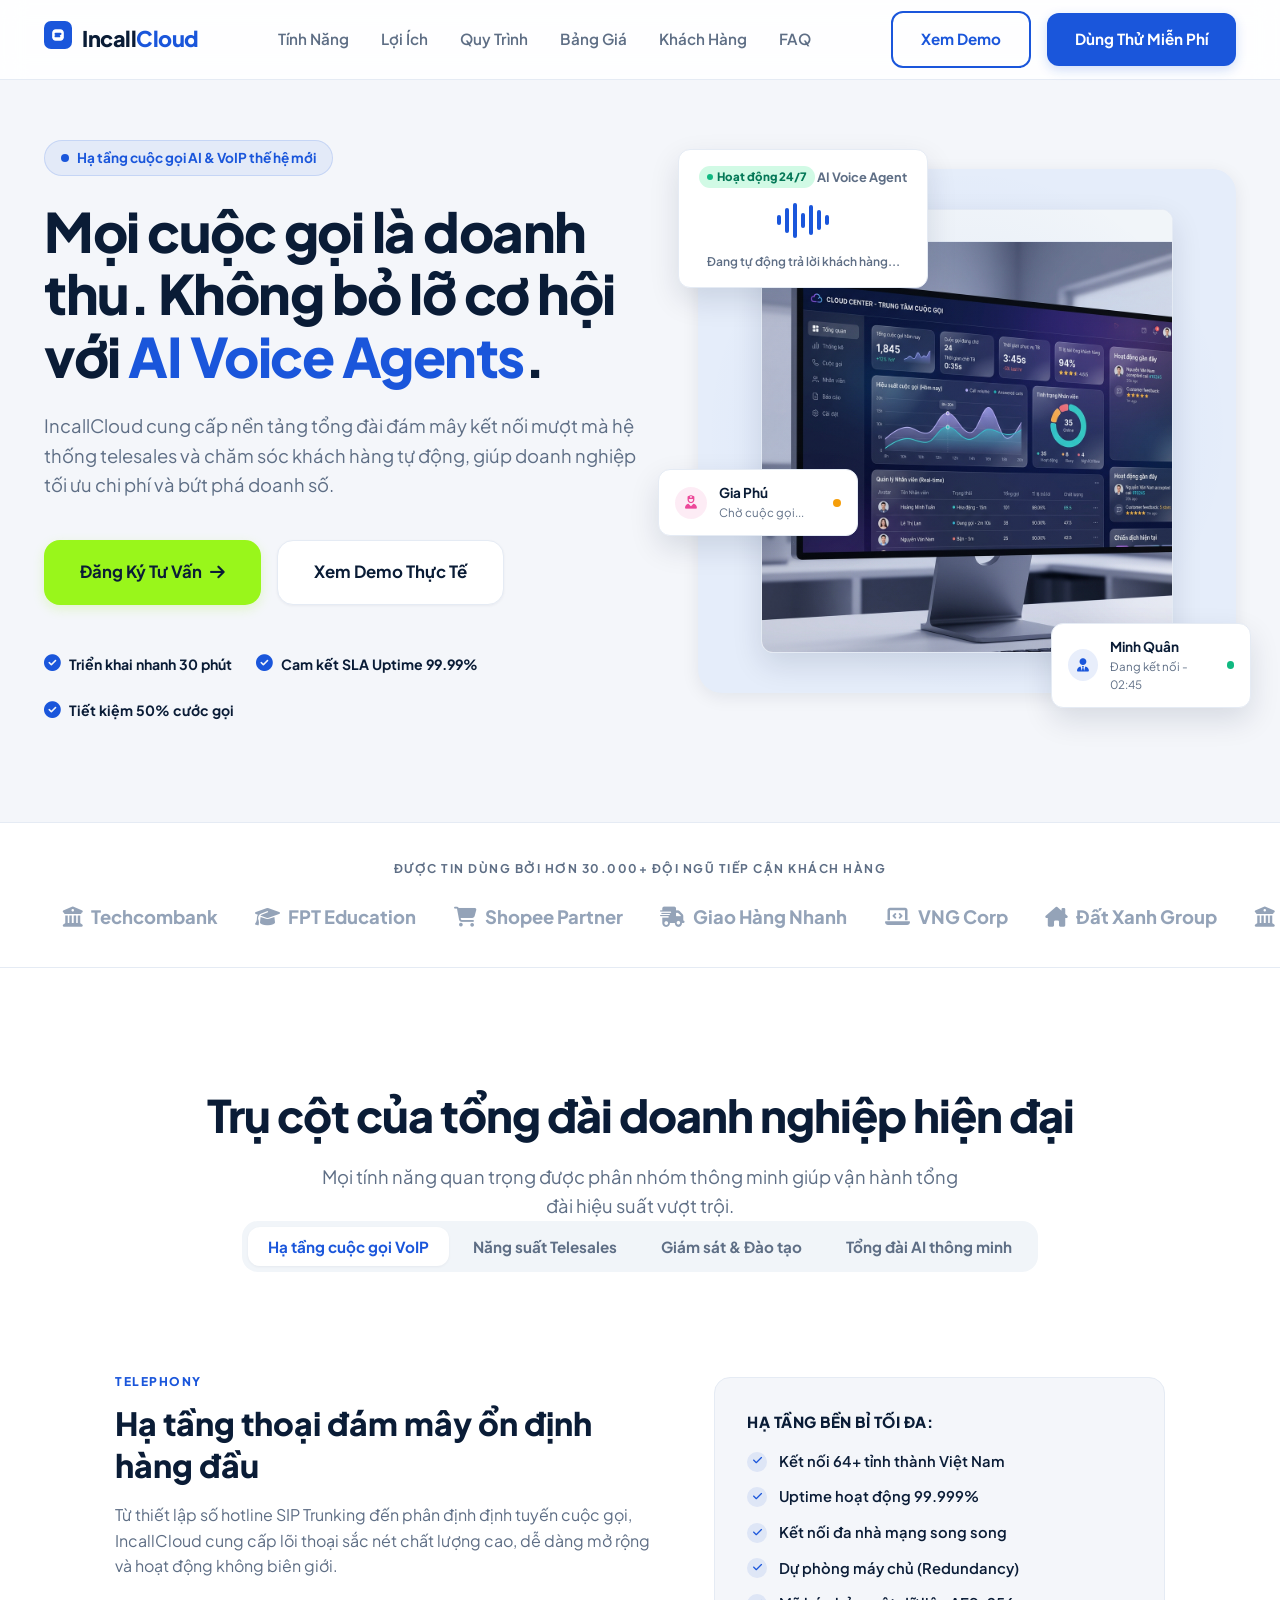
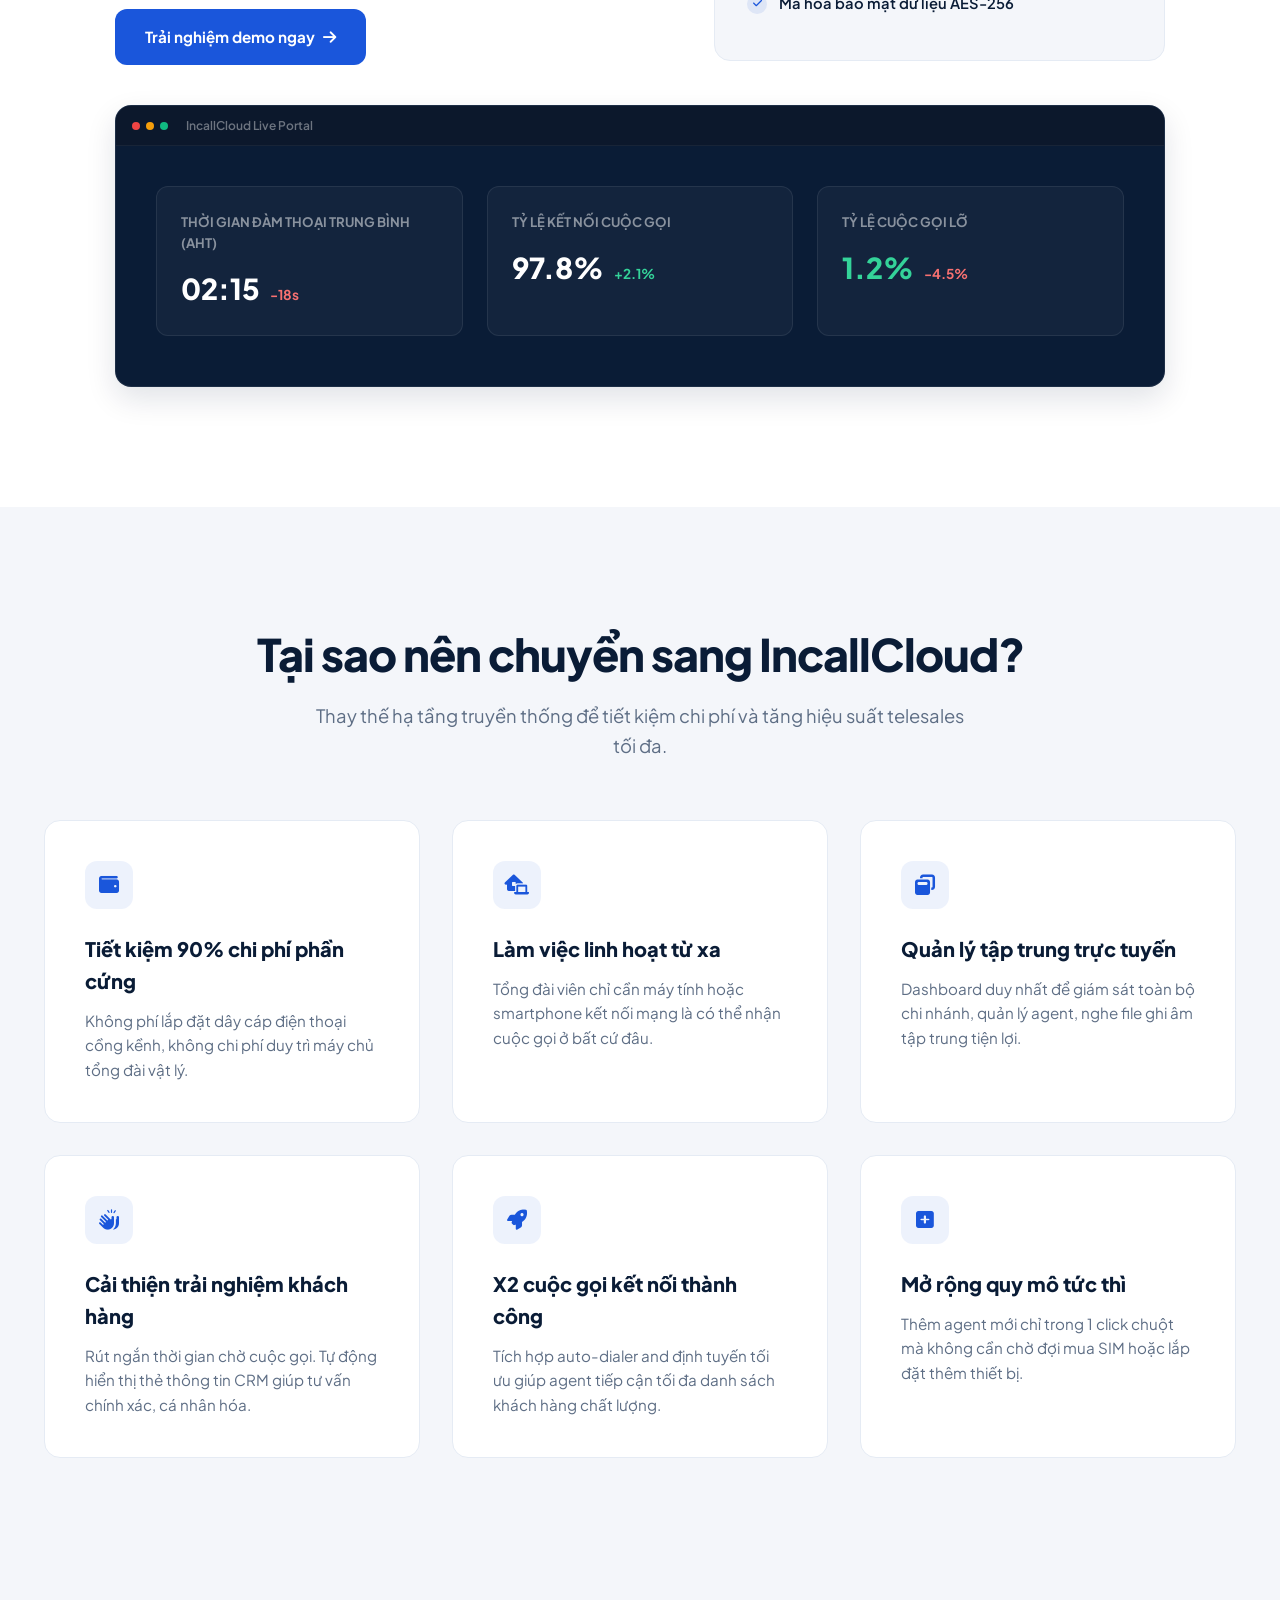
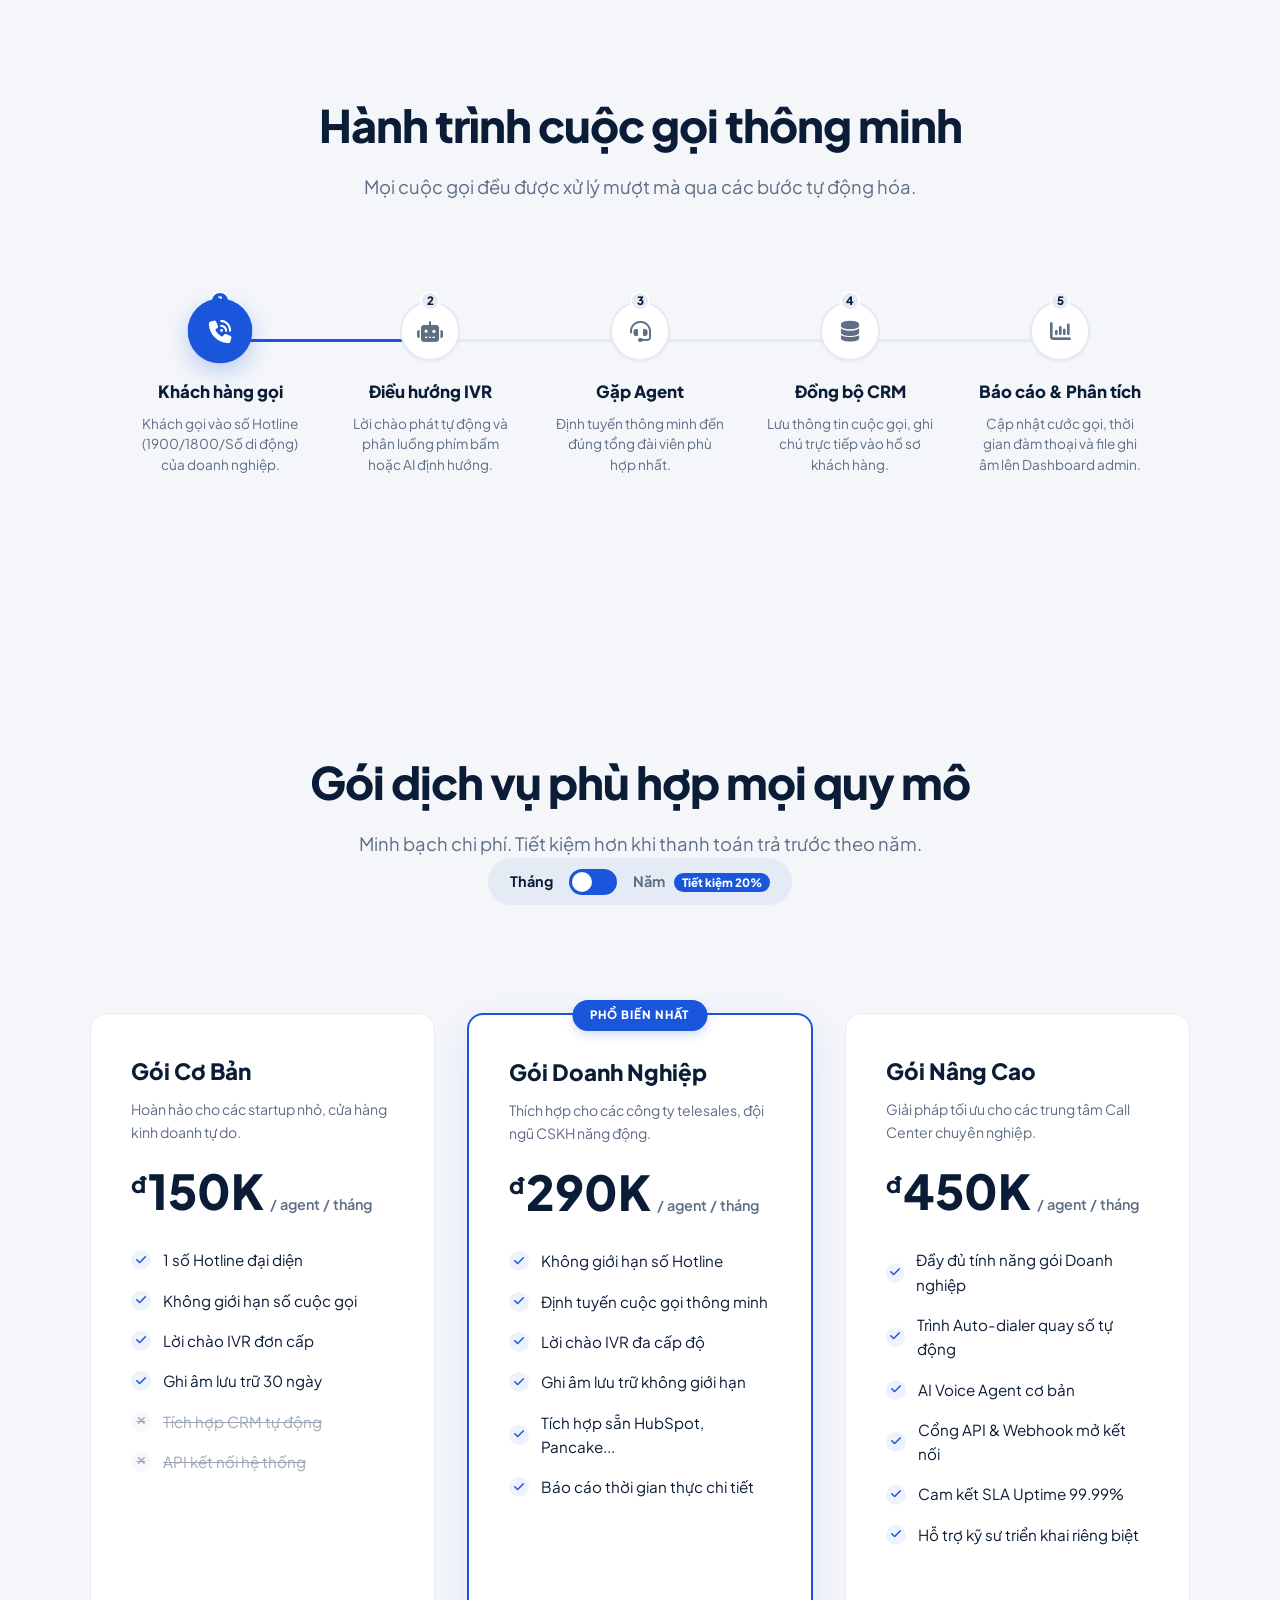
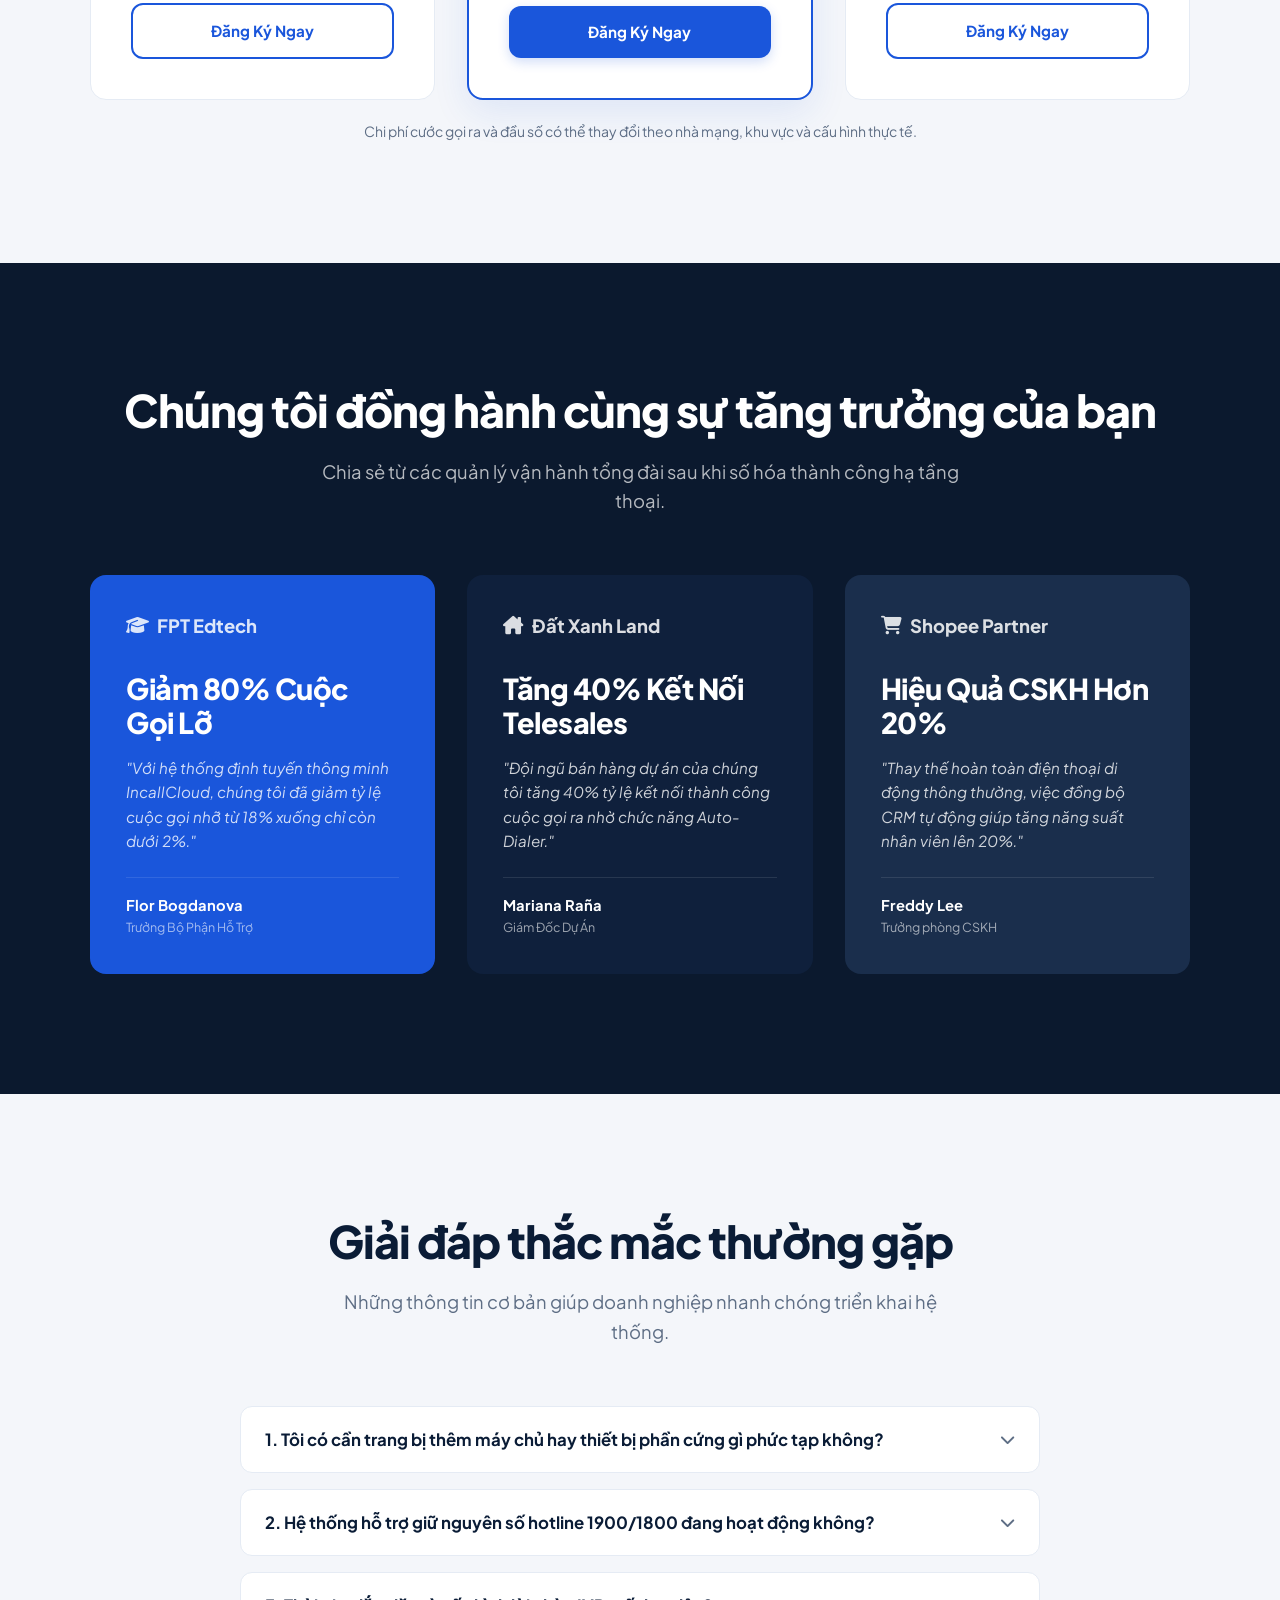
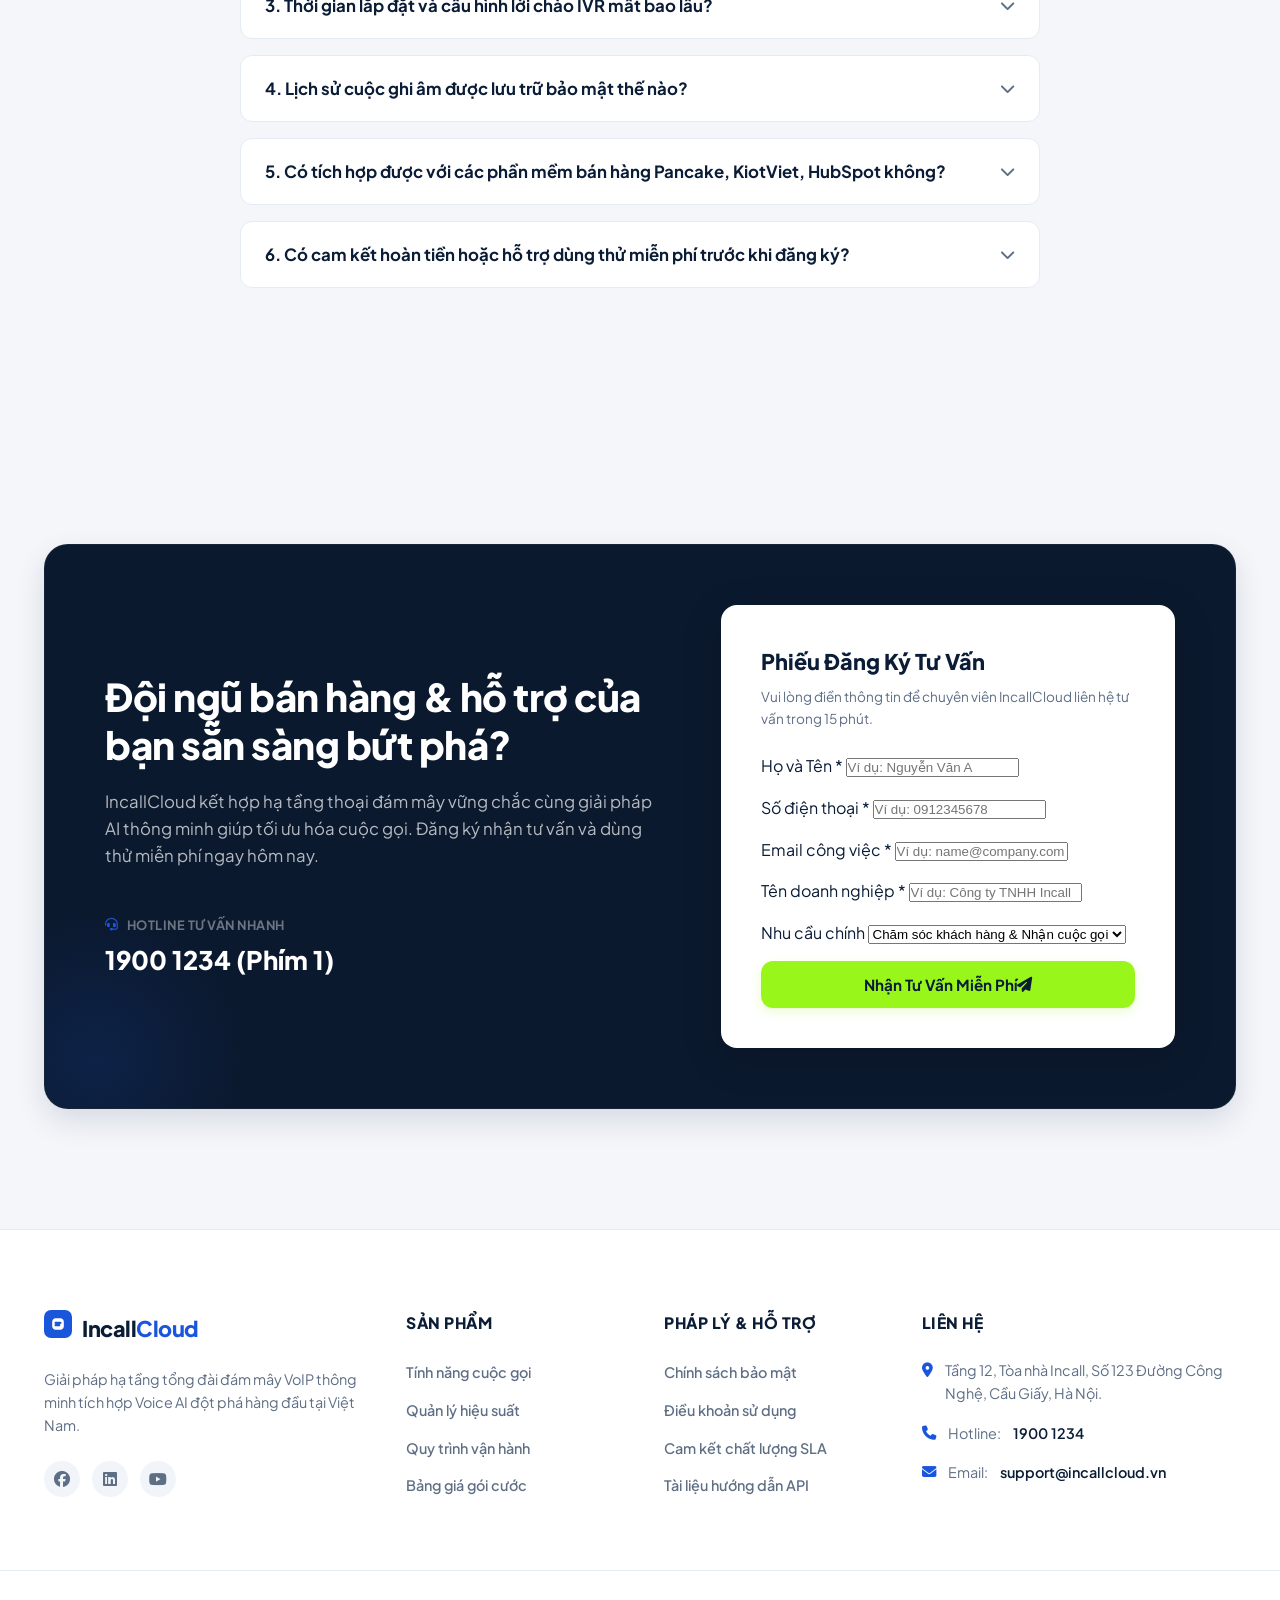
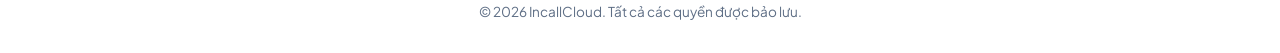
==== commit 7d18e1a2: "update file" ====
--- a/index.html
+++ b/index.html
@@ -1,47 +1,30 @@
 <!DOCTYPE html>
 <html lang="vi">
-
 <head>
     <meta charset="UTF-8">
     <meta name="viewport" content="width=device-width, initial-scale=1.0">
     <title>IncallCloud - Tổng Đài Cloud Thông Minh Tích Hợp AI Cho Doanh Nghiệp</title>
-    <meta name="description"
-        content="IncallCloud - Nền tảng Cloud Call Center & AI Voice Agent thế hệ mới. Tối ưu hóa cuộc gọi telesales, kết nối CRM, tiết kiệm 50% chi phí cước gọi. Đăng ký dùng thử 7 ngày miễn phí.">
-
-    <!-- Favicon -->
+    <meta name="description" content="IncallCloud - Nền tảng Cloud Call Center & AI Voice Agent thế hệ mới. Tối ưu hóa cuộc gọi telesales, kết nối CRM, tiết kiệm 50% chi phí cước gọi. Đăng ký dùng thử 7 ngày miễn phí.">
     <link rel="icon" type="image/png" href="assets/dashboard_hero.png">
-
-    <!-- Google Fonts -->
     <link rel="preconnect" href="https://fonts.googleapis.com">
     <link rel="preconnect" href="https://fonts.gstatic.com" crossorigin>
-    <link href="https://fonts.googleapis.com/css2?family=Plus+Jakarta+Sans:wght@300;400;500;600;700;800&display=swap"
-        rel="stylesheet">
-
-    <!-- CSS Stylesheet -->
+    <link href="https://fonts.googleapis.com/css2?family=Plus+Jakarta+Sans:wght@300;400;500;600;700;800&display=swap" rel="stylesheet">
     <link rel="stylesheet" href="style.css">
-
-    <!-- FontAwesome icons -->
     <link rel="stylesheet" href="https://cdnjs.cloudflare.com/ajax/libs/font-awesome/6.4.0/css/all.min.css">
 </head>
-
 <body>
-
-    <!-- Header Navigation -->
     <header class="header">
         <div class="container header-container">
             <a href="#" class="logo">
                 <div class="logo-icon">
                     <svg width="28" height="28" viewBox="0 0 24 24" fill="none" xmlns="http://www.w3.org/2000/svg">
                         <rect width="24" height="24" rx="6" fill="#1A56DB" />
-                        <path
-                            d="M7 10C7 8.34315 8.34315 7 10 7H14C15.6569 7 17 8.34315 17 10V14C17 15.6569 15.6569 17 14 17H10C8.34315 17 7 15.6569 7 14V10Z"
-                            fill="white" />
+                        <path d="M7 10C7 8.34315 8.34315 7 10 7H14C15.6569 7 17 8.34315 17 10V14C17 15.6569 15.6569 17 14 17H10C8.34315 17 7 15.6569 7 14V10Z" fill="white" />
                         <path d="M10 11H14M10 13H13" stroke="#1A56DB" stroke-width="2" stroke-linecap="round" />
                     </svg>
                 </div>
                 <span>Incall<span class="logo-accent">Cloud</span></span>
             </a>
-
             <nav class="nav-menu">
                 <a href="#features-tab" class="nav-link">Tính Năng</a>
                 <a href="#benefits" class="nav-link">Lợi Ích</a>
@@ -50,9 +33,8 @@
                 <a href="#testimonials" class="nav-link">Khách Hàng</a>
                 <a href="#faq" class="nav-link">FAQ</a>
             </nav>
-
             <div class="header-actions">
-                <a href="#pricing" class="btn btn-outline show-desktop">Xem Demo</a>
+                <a href="demo.html" class="btn btn-outline show-desktop">Xem Demo</a>
                 <a href="#register" class="btn btn-primary">Dùng Thử Miễn Phí</a>
                 <button class="mobile-toggle" aria-label="Toggle navigation">
                     <span></span>
@@ -62,8 +44,6 @@
             </div>
         </div>
     </header>
-
-    <!-- Mobile Drawer -->
     <div class="mobile-drawer">
         <nav class="mobile-nav">
             <a href="#features-tab" class="mobile-link">Tính Năng</a>
@@ -76,8 +56,6 @@
             <a href="#register" class="btn btn-primary w-full text-center">Đăng Ký Tư Vấn</a>
         </nav>
     </div>
-
-    <!-- Hero Section -->
     <section class="hero-section">
         <div class="container hero-container">
             <div class="hero-content">
@@ -86,24 +64,19 @@
                     <span>Hạ tầng cuộc gọi AI & VoIP thế hệ mới</span>
                 </div>
                 <h1 class="hero-title">
-                    Mọi cuộc gọi là doanh thu. Không bỏ lỡ cơ hội với <span class="highlight-text">AI Voice
-                        Agents</span>.
+                    Mọi cuộc gọi là doanh thu. Không bỏ lỡ cơ hội với <span class="highlight-text">AI Voice Agents</span>.
                 </h1>
                 <p class="hero-desc">
-                    IncallCloud cung cấp nền tảng tổng đài đám mây kết nối mượt mà hệ thống telesales và chăm sóc khách
-                    hàng tự động, giúp doanh nghiệp tối ưu chi phí và bứt phá doanh số.
+                    IncallCloud cung cấp nền tảng tổng đài đám mây kết nối mượt mà hệ thống telesales và chăm sóc khách hàng tự động, giúp doanh nghiệp tối ưu chi phí và bứt phá doanh số.
                 </p>
-
                 <div class="hero-ctas">
                     <a href="#register" class="btn btn-accent btn-large">
                         Đăng Ký Tư Vấn <i class="fa-solid fa-arrow-right icon-right"></i>
                     </a>
-                    <a href="#pricing" class="btn btn-white btn-large">
-                        Dùng Thử Miễn Phí
+                    <a href="demo.html" class="btn btn-white btn-large">
+                        Xem Demo Thực Tế
                     </a>
                 </div>
-
-                <!-- Trust Checks list -->
                 <div class="hero-checks">
                     <div class="check-item">
                         <i class="fa-solid fa-circle-check"></i>
@@ -119,18 +92,14 @@
                     </div>
                 </div>
             </div>
-
             <div class="hero-graphic-wrapper">
                 <div class="graphic-container">
                     <div class="graphic-glow"></div>
-
-                    <!-- Waveform/AI voice active box -->
                     <div class="ai-voice-panel">
                         <div class="panel-header">
                             <span class="active-badge"><span class="pulse-dot-green"></span> Hoạt động 24/7</span>
                             <span class="panel-title">AI Voice Agent</span>
                         </div>
-
                         <div class="waveform-animation">
                             <span class="bar bar-1"></span>
                             <span class="bar bar-2"></span>
@@ -142,8 +111,6 @@
                         </div>
                         <span class="ai-status">Đang tự động trả lời khách hàng...</span>
                     </div>
-
-                    <!-- Call logs overlay -->
                     <div class="call-widget float-widget-1">
                         <div class="agent-avatar"><i class="fa-solid fa-user-tie"></i></div>
                         <div class="call-info">
@@ -152,7 +119,6 @@
                         </div>
                         <span class="status-indicator online"></span>
                     </div>
-
                     <div class="call-widget float-widget-2">
                         <div class="agent-avatar pink"><i class="fa-solid fa-user-nurse"></i></div>
                         <div class="call-info">
@@ -161,8 +127,6 @@
                         </div>
                         <span class="status-indicator idle"></span>
                     </div>
-
-                    <!-- Main dashboard inside box -->
                     <div class="dashboard-mock-window">
                         <div class="window-header-nav">
                             <span class="window-dot dot-r"></span>
@@ -175,8 +139,6 @@
             </div>
         </div>
     </section>
-
-    <!-- Trust Logos Section -->
     <section class="trust-logos">
         <div class="container">
             <p class="section-subtitle-small">ĐƯỢC TIN DÙNG BỞI HƠN 30.000+ ĐỘI NGŨ TIẾP CẬN KHÁCH HÀNG</p>
@@ -200,16 +162,11 @@
             </div>
         </div>
     </section>
-
-    <!-- Features Tab Switcher Section (The pillars of modern calling) -->
     <section id="features-tab" class="section-padding tab-section">
         <div class="container">
             <div class="section-header text-center">
                 <h2 class="section-title">Trụ cột của tổng đài doanh nghiệp hiện đại</h2>
-                <p class="section-desc">Mọi tính năng quan trọng được phân nhóm thông minh giúp vận hành tổng đài hiệu
-                    suất vượt trội.</p>
-
-                <!-- Tab Capsules Bar -->
+                <p class="section-desc">Mọi tính năng quan trọng được phân nhóm thông minh giúp vận hành tổng đài hiệu suất vượt trội.</p>
                 <div class="tab-capsules">
                     <button class="tab-btn active" data-tab="telephony">Hạ tầng cuộc gọi VoIP</button>
                     <button class="tab-btn" data-tab="productivity">Năng suất Telesales</button>
@@ -217,20 +174,14 @@
                     <button class="tab-btn" data-tab="ai-agents">Tổng đài AI thông minh</button>
                 </div>
             </div>
-
-            <!-- Tab Content area -->
             <div class="tab-content-container">
-                <!-- Tab 1: Telephony -->
                 <div class="tab-pane active" id="pane-telephony">
                     <div class="tab-grid">
                         <div class="tab-info">
                             <span class="tab-tag">TELEPHONY</span>
                             <h3>Hạ tầng thoại đám mây ổn định hàng đầu</h3>
-                            <p>Từ thiết lập số hotline SIP Trunking đến phân định định tuyến cuộc gọi, IncallCloud cung
-                                cấp lõi thoại sắc nét chất lượng cao, dễ dàng mở rộng và hoạt động không biên giới.</p>
-
-                            <a href="#register" class="btn btn-blue">Đăng ký nhận demo <i
-                                    class="fa-solid fa-arrow-right icon-right"></i></a>
+                            <p>Từ thiết lập số hotline SIP Trunking đến phân định định tuyến cuộc gọi, IncallCloud cung cấp lõi thoại sắc nét chất lượng cao, dễ dàng mở rộng và hoạt động không biên giới.</p>
+                            <a href="demo.html" class="btn btn-blue">Trải nghiệm demo ngay <i class="fa-solid fa-arrow-right icon-right"></i></a>
                         </div>
                         <div class="tab-meta">
                             <div class="meta-box">
@@ -246,18 +197,13 @@
                         </div>
                     </div>
                 </div>
-
-                <!-- Tab 2: Productivity -->
                 <div class="tab-pane" id="pane-productivity">
                     <div class="tab-grid">
                         <div class="tab-info">
                             <span class="tab-tag">PRODUCTIVITY</span>
                             <h3>Tăng 200% cuộc gọi tiếp cận khách hàng mỗi ngày</h3>
-                            <p>Giải phóng tổng đài viên khỏi việc quay số thủ công. Hệ thống tự động click-to-call,
-                                auto-dialer và quản lý danh sách cuộc gọi khoa học ngay trên giao diện web.</p>
-
-                            <a href="#register" class="btn btn-blue">Đăng ký nhận demo <i
-                                    class="fa-solid fa-arrow-right icon-right"></i></a>
+                            <p>Giải phóng tổng đài viên khỏi việc quay số thủ công. Hệ thống tự động click-to-call, auto-dialer và quản lý danh sách cuộc gọi khoa học ngay trên giao diện web.</p>
+                            <a href="demo.html" class="btn btn-blue">Trải nghiệm demo ngay <i class="fa-solid fa-arrow-right icon-right"></i></a>
                         </div>
                         <div class="tab-meta">
                             <div class="meta-box">
@@ -273,19 +219,13 @@
                         </div>
                     </div>
                 </div>
-
-                <!-- Tab 3: Coaching -->
                 <div class="tab-pane" id="pane-coaching">
                     <div class="tab-grid">
                         <div class="tab-info">
                             <span class="tab-tag">COACHING & QUALITY</span>
                             <h3>Giám sát cuộc gọi & Hướng dẫn thời gian thực</h3>
-                            <p>Nâng cao chất lượng đội ngũ telesales và hỗ trợ viên. Trưởng nhóm có thể nghe trực tiếp
-                                cuộc gọi, nhắc bài (whisper) hoặc cướp cuộc gọi để giải quyết vướng mắc lớn của khách.
-                            </p>
-
-                            <a href="#register" class="btn btn-blue">Đăng ký nhận demo <i
-                                    class="fa-solid fa-arrow-right icon-right"></i></a>
+                            <p>Nâng cao chất lượng đội ngũ telesales và hỗ trợ viên. Trưởng nhóm có thể nghe trực tiếp cuộc gọi, nhắc bài (whisper) hoặc cướp cuộc gọi để giải quyết vướng mắc lớn của khách.</p>
+                            <a href="demo.html" class="btn btn-blue">Trải nghiệm demo ngay <i class="fa-solid fa-arrow-right icon-right"></i></a>
                         </div>
                         <div class="tab-meta">
                             <div class="meta-box">
@@ -301,19 +241,13 @@
                         </div>
                     </div>
                 </div>
-
-                <!-- Tab 4: AI Agents -->
                 <div class="tab-pane" id="pane-ai-agents">
                     <div class="tab-grid">
                         <div class="tab-info">
                             <span class="tab-tag">AI VOICE AGENT</span>
                             <h3>Tổng đài viên ảo AI đàm thoại tự nhiên</h3>
-                            <p>Không bao giờ bỏ lỡ cuộc gọi ngoài giờ hành chính. AI Voice Agent tự động đàm thoại, xử
-                                lý lời chào IVR đa cấp độ, trả lời câu hỏi thường gặp và tự phân loại lưu thông tin lên
-                                CRM.</p>
-
-                            <a href="#register" class="btn btn-blue">Đăng ký nhận demo <i
-                                    class="fa-solid fa-arrow-right icon-right"></i></a>
+                            <p>Không bao giờ bỏ lỡ cuộc gọi ngoài giờ hành chính. AI Voice Agent tự động đàm thoại, xử lý lời chào IVR đa cấp độ, trả lời câu hỏi thường gặp và tự phân loại lưu thông tin lên CRM.</p>
+                            <a href="demo.html" class="btn btn-blue">Trải nghiệm demo ngay <i class="fa-solid fa-arrow-right icon-right"></i></a>
                         </div>
                         <div class="tab-meta">
                             <div class="meta-box">
@@ -329,8 +263,6 @@
                         </div>
                     </div>
                 </div>
-
-                <!-- Bottom Mockup Window -->
                 <div class="tab-mockup-window">
                     <div class="mockup-header">
                         <span class="mockup-dot r"></span>
@@ -339,7 +271,6 @@
                         <span class="mockup-tab-title">IncallCloud Live Portal</span>
                     </div>
                     <div class="mockup-body">
-                        <!-- Dynamic mock contents switched by JS classes -->
                         <div class="mock-content telephony active">
                             <div class="mock-analytics-grid">
                                 <div class="analytic-card">
@@ -352,12 +283,10 @@
                                 </div>
                                 <div class="analytic-card">
                                     <h5>Tỷ lệ cuộc gọi lỡ</h5>
-                                    <div class="analytic-val text-green">1.2% <span class="trend down">-4.5%</span>
-                                    </div>
+                                    <div class="analytic-val text-green">1.2% <span class="trend down">-4.5%</span></div>
                                 </div>
                             </div>
                         </div>
-
                         <div class="mock-content productivity">
                             <div class="mock-campaign-list">
                                 <div class="campaign-row header-row">
@@ -380,29 +309,22 @@
                                 </div>
                             </div>
                         </div>
-
                         <div class="mock-content coaching">
                             <div class="agent-coaching-portal">
                                 <div class="active-call-strip">
                                     <span class="agent-name">Agent: Hoàng Anh</span>
                                     <span class="duration">01:32</span>
                                     <div class="action-badges">
-                                        <span class="badge badge-whisper"><i class="fa-solid fa-microphone-slash"></i>
-                                            Đang nhắc bài</span>
-                                        <span class="badge badge-listen"><i class="fa-solid fa-ear-listen"></i> Đang
-                                            nghe lén</span>
+                                        <span class="badge badge-whisper"><i class="fa-solid fa-microphone-slash"></i> Đang nhắc bài</span>
+                                        <span class="badge badge-listen"><i class="fa-solid fa-ear-listen"></i> Đang nghe lén</span>
                                     </div>
                                 </div>
                             </div>
                         </div>
-
                         <div class="mock-content ai-agents">
                             <div class="ai-chat-simulation">
-                                <div class="message incoming"><strong>Khách hàng:</strong> "Tôi muốn hỏi giá dịch vụ gói
-                                    Doanh nghiệp."</div>
-                                <div class="message outgoing"><strong>AI Voice Agent (Giọng miền Nam):</strong> "Dạ, gói
-                                    Doanh nghiệp hiện tại bên em có giá là 290.000đ/agent/tháng ạ. Có hỗ trợ ghi âm cuộc
-                                    gọi không giới hạn thời gian và tích hợp CRM ạ."</div>
+                                <div class="message incoming"><strong>Khách hàng:</strong> "Tôi muốn hỏi giá dịch vụ gói Doanh nghiệp."</div>
+                                <div class="message outgoing"><strong>AI Voice Agent (Giọng miền Nam):</strong> "Dạ, gói Doanh nghiệp hiện tại bên em có giá là 290.000đ/agent/tháng ạ. Có hỗ trợ ghi âm cuộc gọi không giới hạn thời gian và tích hợp CRM ạ."</div>
                             </div>
                         </div>
                     </div>
@@ -410,108 +332,78 @@
             </div>
         </div>
     </section>
-
-    <!-- Benefits Section -->
     <section id="benefits" class="section-padding bg-light-gray">
         <div class="container">
             <div class="section-header text-center">
                 <h2 class="section-title">Tại sao nên chuyển sang IncallCloud?</h2>
-                <p class="section-desc">Thay thế hạ tầng truyền thống để tiết kiệm chi phí và tăng hiệu suất telesales
-                    tối đa.</p>
-            </div>
-
+                <p class="section-desc">Thay thế hạ tầng truyền thống để tiết kiệm chi phí và tăng hiệu suất telesales tối đa.</p>
+            </div>
             <div class="grid grid-3">
-                <!-- Benefit 1 -->
                 <div class="benefit-card">
                     <div class="benefit-icon"><i class="fa-solid fa-wallet"></i></div>
                     <h3 class="benefit-title">Tiết kiệm 90% chi phí phần cứng</h3>
-                    <p class="benefit-desc">Không phí lắp đặt dây cáp điện thoại cồng kềnh, không chi phí duy trì máy
-                        chủ tổng đài vật lý.</p>
-                </div>
-
-                <!-- Benefit 2 -->
+                    <p class="benefit-desc">Không phí lắp đặt dây cáp điện thoại cồng kềnh, không chi phí duy trì máy chủ tổng đài vật lý.</p>
+                </div>
                 <div class="benefit-card">
                     <div class="benefit-icon"><i class="fa-solid fa-laptop-house"></i></div>
                     <h3 class="benefit-title">Làm việc linh hoạt từ xa</h3>
-                    <p class="benefit-desc">Tổng đài viên chỉ cần máy tính hoặc smartphone kết nối mạng là có thể nhận
-                        cuộc gọi ở bất cứ đâu.</p>
-                </div>
-
-                <!-- Benefit 3 -->
+                    <p class="benefit-desc">Tổng đài viên chỉ cần máy tính hoặc smartphone kết nối mạng là có thể nhận cuộc gọi ở bất cứ đâu.</p>
+                </div>
                 <div class="benefit-icon-card benefit-card">
                     <div class="benefit-icon"><i class="fa-solid fa-window-restore"></i></div>
                     <h3 class="benefit-title">Quản lý tập trung trực tuyến</h3>
-                    <p class="benefit-desc">Dashboard duy nhất để giám sát toàn bộ chi nhánh, quản lý agent, nghe file
-                        ghi âm tập trung tiện lợi.</p>
-                </div>
-
-                <!-- Benefit 4 -->
+                    <p class="benefit-desc">Dashboard duy nhất để giám sát toàn bộ chi nhánh, quản lý agent, nghe file ghi âm tập trung tiện lợi.</p>
+                </div>
                 <div class="benefit-card">
                     <div class="benefit-icon"><i class="fa-solid fa-hands-clapping"></i></div>
                     <h3 class="benefit-title">Cải thiện trải nghiệm khách hàng</h3>
-                    <p class="benefit-desc">Rút ngắn thời gian chờ cuộc gọi. Tự động hiển thị thẻ thông tin CRM giúp tư
-                        vấn chính xác, cá nhân hóa.</p>
-                </div>
-
-                <!-- Benefit 5 -->
+                    <p class="benefit-desc">Rút ngắn thời gian chờ cuộc gọi. Tự động hiển thị thẻ thông tin CRM giúp tư vấn chính xác, cá nhân hóa.</p>
+                </div>
                 <div class="benefit-card">
                     <div class="benefit-icon"><i class="fa-solid fa-rocket"></i></div>
                     <h3 class="benefit-title">X2 cuộc gọi kết nối thành công</h3>
-                    <p class="benefit-desc">Tích hợp auto-dialer và định tuyến tối ưu giúp agent tiếp cận tối đa danh
-                        sách khách hàng chất lượng.</p>
-                </div>
-
-                <!-- Benefit 6 -->
+                    <p class="benefit-desc">Tích hợp auto-dialer and định tuyến tối ưu giúp agent tiếp cận tối đa danh sách khách hàng chất lượng.</p>
+                </div>
                 <div class="benefit-card">
                     <div class="benefit-icon"><i class="fa-solid fa-square-plus"></i></div>
                     <h3 class="benefit-title">Mở rộng quy mô tức thì</h3>
-                    <p class="benefit-desc">Thêm agent mới chỉ trong 1 click chuột mà không cần chờ đợi mua SIM hoặc lắp
-                        đặt thêm thiết bị.</p>
-                </div>
-            </div>
-        </div>
-    </section>
-
-    <!-- Workflow Section -->
+                    <p class="benefit-desc">Thêm agent mới chỉ trong 1 click chuột mà không cần chờ đợi mua SIM hoặc lắp đặt thêm thiết bị.</p>
+                </div>
+            </div>
+        </div>
+    </section>
     <section id="workflow" class="section-padding">
         <div class="container">
             <div class="section-header text-center">
                 <h2 class="section-title">Hành trình cuộc gọi thông minh</h2>
                 <p class="section-desc">Mọi cuộc gọi đều được xử lý mượt mà qua các bước tự động hóa.</p>
             </div>
-
-            <!-- Visual Workflow timeline -->
             <div class="workflow-container">
                 <div class="workflow-line"></div>
-
                 <div class="workflow-step active" data-step="1">
                     <div class="step-badge">1</div>
                     <div class="step-icon"><i class="fa-solid fa-phone-volume"></i></div>
                     <h4 class="step-title">Khách hàng gọi</h4>
                     <p class="step-desc">Khách gọi vào số Hotline (1900/1800/Số di động) của doanh nghiệp.</p>
                 </div>
-
                 <div class="workflow-step" data-step="2">
                     <div class="step-badge">2</div>
                     <div class="step-icon"><i class="fa-solid fa-robot"></i></div>
                     <h4 class="step-title">Điều hướng IVR</h4>
                     <p class="step-desc">Lời chào phát tự động và phân luồng phím bấm hoặc AI định hướng.</p>
                 </div>
-
                 <div class="workflow-step" data-step="3">
                     <div class="step-badge">3</div>
                     <div class="step-icon"><i class="fa-solid fa-headset"></i></div>
                     <h4 class="step-title">Gặp Agent</h4>
                     <p class="step-desc">Định tuyến thông minh đến đúng tổng đài viên phù hợp nhất.</p>
                 </div>
-
                 <div class="workflow-step" data-step="4">
                     <div class="step-badge">4</div>
                     <div class="step-icon"><i class="fa-solid fa-database"></i></div>
                     <h4 class="step-title">Đồng bộ CRM</h4>
                     <p class="step-desc">Lưu thông tin cuộc gọi, ghi chú trực tiếp vào hồ sơ khách hàng.</p>
                 </div>
-
                 <div class="workflow-step" data-step="5">
                     <div class="step-badge">5</div>
                     <div class="step-icon"><i class="fa-solid fa-chart-column"></i></div>
@@ -521,25 +413,18 @@
             </div>
         </div>
     </section>
-
-    <!-- Pricing Section -->
     <section id="pricing" class="section-padding bg-light-gray">
         <div class="container">
             <div class="section-header text-center">
                 <h2 class="section-title">Gói dịch vụ phù hợp mọi quy mô</h2>
                 <p class="section-desc">Minh bạch chi phí. Tiết kiệm hơn khi thanh toán trả trước theo năm.</p>
-
-                <!-- Toggle Month/Year -->
                 <div class="billing-toggle-wrapper">
                     <span class="toggle-label active" id="label-monthly">Tháng</span>
                     <button class="billing-toggle-btn" id="billing-toggle" aria-label="Toggle pricing cycle"></button>
-                    <span class="toggle-label" id="label-yearly">Năm <span class="discount-badge">Tiết kiệm
-                            20%</span></span>
-                </div>
-            </div>
-
+                    <span class="toggle-label" id="label-yearly">Năm <span class="discount-badge">Tiết kiệm 20%</span></span>
+                </div>
+            </div>
             <div class="pricing-grid">
-                <!-- Card 1: Standard -->
                 <div class="pricing-card">
                     <div class="card-header">
                         <h3 class="pricing-plan">Gói Cơ Bản</h3>
@@ -559,12 +444,9 @@
                         <li class="unsupported"><i class="fa-solid fa-xmark"></i> API kết nối hệ thống</li>
                     </ul>
                     <div class="card-footer">
-                        <a href="#register" class="btn btn-outline w-full plan-btn" data-plan="Gói Cơ Bản">Đăng Ký
-                            Ngay</a>
-                    </div>
-                </div>
-
-                <!-- Card 2: Professional (Recommended) -->
+                        <a href="#register" class="btn btn-outline w-full plan-btn" data-plan="Gói Cơ Bản">Đăng Ký Ngay</a>
+                    </div>
+                </div>
                 <div class="pricing-card recommended">
                     <div class="popular-badge">PHỔ BIẾN NHẤT</div>
                     <div class="card-header">
@@ -585,12 +467,9 @@
                         <li><i class="fa-solid fa-check"></i> Báo cáo thời gian thực chi tiết</li>
                     </ul>
                     <div class="card-footer">
-                        <a href="#register" class="btn btn-primary w-full plan-btn" data-plan="Gói Doanh Nghiệp">Đăng Ký
-                            Ngay</a>
-                    </div>
-                </div>
-
-                <!-- Card 3: Advanced -->
+                        <a href="#register" class="btn btn-primary w-full plan-btn" data-plan="Gói Doanh Nghiệp">Đăng Ký Ngay</a>
+                    </div>
+                </div>
                 <div class="pricing-card">
                     <div class="card-header">
                         <h3 class="pricing-plan">Gói Nâng Cao</h3>
@@ -610,60 +489,47 @@
                         <li><i class="fa-solid fa-check"></i> Hỗ trợ kỹ sư triển khai riêng biệt</li>
                     </ul>
                     <div class="card-footer">
-                        <a href="#register" class="btn btn-outline w-full plan-btn" data-plan="Gói Nâng Cao">Đăng Ký
-                            Ngay</a>
-                    </div>
-                </div>
-            </div>
-        </div>
-    </section>
-
-    <!-- Testimonials in bold CloudTalk style -->
+                        <a href="#register" class="btn btn-outline w-full plan-btn" data-plan="Gói Nâng Cao">Đăng Ký Ngay</a>
+                    </div>
+                </div>
+            </div>
+            <p class="pricing-note">Chi phí cước gọi ra và đầu số có thể thay đổi theo nhà mạng, khu vực và cấu hình thực tế.</p>
+        </div>
+    </section>
     <section id="testimonials" class="section-padding testimonial-section">
         <div class="container">
             <div class="section-header text-center">
                 <h2 class="section-title text-white">Chúng tôi đồng hành cùng sự tăng trưởng của bạn</h2>
-                <p class="section-desc text-light-muted">Chia sẻ từ các quản lý vận hành tổng đài sau khi số hóa thành
-                    công hạ tầng thoại.</p>
-            </div>
-
-            <!-- Premium Bold Testimonial Cards Layout -->
+                <p class="section-desc text-light-muted">Chia sẻ từ các quản lý vận hành tổng đài sau khi số hóa thành công hạ tầng thoại.</p>
+            </div>
             <div class="testimonial-grid">
-                <!-- Review Card 1 (Royal Blue BG) -->
                 <div class="premium-review-card royal-blue">
                     <div class="brand-logo-white"><i class="fa-solid fa-graduation-cap"></i> FPT Edtech</div>
                     <div class="metric-highlight-box">
                         <h3>Giảm 80% Cuộc Gọi Lỡ</h3>
-                        <p>"Với hệ thống định tuyến thông minh IncallCloud, chúng tôi đã giảm tỷ lệ cuộc gọi nhỡ từ 18%
-                            xuống chỉ còn dưới 2%."</p>
+                        <p>"Với hệ thống định tuyến thông minh IncallCloud, chúng tôi đã giảm tỷ lệ cuộc gọi nhỡ từ 18% xuống chỉ còn dưới 2%."</p>
                         <div class="author-row">
                             <span class="author-name">Flor Bogdanova</span>
                             <span class="author-title">Trưởng Bộ Phận Hỗ Trợ</span>
                         </div>
                     </div>
                 </div>
-
-                <!-- Review Card 2 (Dark Navy BG) -->
                 <div class="premium-review-card dark-navy">
                     <div class="brand-logo-white"><i class="fa-solid fa-house-chimney"></i> Đất Xanh Land</div>
                     <div class="metric-highlight-box">
                         <h3>Tăng 40% Kết Nối Telesales</h3>
-                        <p>"Đội ngũ bán hàng dự án của chúng tôi tăng 40% tỷ lệ kết nối thành công cuộc gọi ra nhờ chức
-                            năng Auto-Dialer."</p>
+                        <p>"Đội ngũ bán hàng dự án của chúng tôi tăng 40% tỷ lệ kết nối thành công cuộc gọi ra nhờ chức năng Auto-Dialer."</p>
                         <div class="author-row">
                             <span class="author-name">Mariana Raña</span>
                             <span class="author-title">Giám Đốc Dự Án</span>
                         </div>
                     </div>
                 </div>
-
-                <!-- Review Card 3 (Muted Navy BG) -->
                 <div class="premium-review-card muted-navy">
                     <div class="brand-logo-white"><i class="fa-solid fa-cart-shopping"></i> Shopee Partner</div>
                     <div class="metric-highlight-box">
                         <h3>Hiệu Quả CSKH Hơn 20%</h3>
-                        <p>"Thay thế hoàn toàn điện thoại di động thông thường, việc đồng bộ CRM tự động giúp tăng năng
-                            suất nhân viên lên 20%."</p>
+                        <p>"Thay thế hoàn toàn điện thoại di động thông thường, việc đồng bộ CRM tự động giúp tăng năng suất nhân viên lên 20%."</p>
                         <div class="author-row">
                             <span class="author-name">Freddy Lee</span>
                             <span class="author-title">Trưởng phòng CSKH</span>
@@ -673,15 +539,12 @@
             </div>
         </div>
     </section>
-
-    <!-- FAQ Section -->
     <section id="faq" class="section-padding">
         <div class="container">
             <div class="section-header text-center">
                 <h2 class="section-title">Giải đáp thắc mắc thường gặp</h2>
                 <p class="section-desc">Những thông tin cơ bản giúp doanh nghiệp nhanh chóng triển khai hệ thống.</p>
             </div>
-
             <div class="faq-container">
                 <div class="faq-item">
                     <button class="faq-question">
@@ -689,120 +552,92 @@
                         <i class="fa-solid fa-chevron-down faq-arrow"></i>
                     </button>
                     <div class="faq-answer">
-                        <p>Không cần. Với IncallCloud, bạn có thể gọi và nhận cuộc gọi trực tiếp ngay trên trình duyệt
-                            máy tính hoặc qua ứng dụng cài trên điện thoại thông minh. Hệ thống hoạt động hoàn toàn trên
-                            môi trường Cloud.</p>
-                    </div>
-                </div>
-
+                        <p>Không cần. Với IncallCloud, bạn có thể gọi và nhận cuộc gọi trực tiếp ngay trên trình duyệt máy tính hoặc qua ứng dụng cài trên điện thoại thông minh. Hệ thống hoạt động hoàn toàn trên môi trường Cloud.</p>
+                    </div>
+                </div>
                 <div class="faq-item">
                     <button class="faq-question">
                         <span>2. Hệ thống hỗ trợ giữ nguyên số hotline 1900/1800 đang hoạt động không?</span>
                         <i class="fa-solid fa-chevron-down faq-arrow"></i>
                     </button>
                     <div class="faq-answer">
-                        <p>Chúng tôi kết nối mượt mà với tất cả các đầu số Hotline SIP Trunking hiện có của bạn từ
-                            Viettel, VNPT, FPT, Mobifone... Quá trình chuyển đổi cấu hình kỹ thuật diễn ra cực kỳ nhanh
-                            chóng và không làm gián đoạn liên lạc.</p>
-                    </div>
-                </div>
-
+                        <p>Chúng tôi kết nối mượt mà với tất cả các đầu số Hotline SIP Trunking hiện có của bạn từ Viettel, VNPT, FPT, Mobifone... Quá trình chuyển đổi cấu hình kỹ thuật diễn ra cực kỳ nhanh chóng và không làm gián đoạn liên lạc.</p>
+                    </div>
+                </div>
                 <div class="faq-item">
                     <button class="faq-question">
                         <span>3. Thời gian lắp đặt và cấu hình lời chào IVR mất bao lâu?</span>
                         <i class="fa-solid fa-chevron-down faq-arrow"></i>
                     </button>
                     <div class="faq-answer">
-                        <p>Chúng tôi bàn giao tổng đài tiêu chuẩn trong 30 phút. Việc thiết lập lời chào IVR đa cấp,
-                            kịch bản điều hướng cuộc gọi và tích hợp CRM hoàn tất trong vòng 1-2 ngày làm việc tùy thuộc
-                            vào quy mô phòng ban của bạn.</p>
-                    </div>
-                </div>
-
+                        <p>Chúng tôi bàn giao tổng đài chuyên dụng trong 30 phút. Việc thiết lập lời chào IVR đa cấp, kịch bản điều hướng cuộc gọi và tích hợp CRM hoàn tất trong vòng 1-2 ngày làm việc tùy thuộc vào quy mô phòng ban của bạn.</p>
+                    </div>
+                </div>
                 <div class="faq-item">
                     <button class="faq-question">
                         <span>4. Lịch sử cuộc ghi âm được lưu trữ bảo mật thế nào?</span>
                         <i class="fa-solid fa-chevron-down faq-arrow"></i>
                     </button>
                     <div class="faq-answer">
-                        <p>Toàn bộ file ghi âm cuộc gọi và dữ liệu khách hàng được mã hóa chuẩn cao cấp và lưu trữ trên
-                            hạ tầng Data Center đạt chứng chỉ quốc tế đặt tại Việt Nam. Quyền truy cập thuộc về duy nhất
-                            tài khoản Quản lý cấp cao của bạn.</p>
-                    </div>
-                </div>
-
+                        <p>Toàn bộ file ghi âm cuộc gọi và dữ liệu khách hàng được mã hóa chuẩn cao cấp và lưu trữ trên hạ tầng Data Center đạt chứng chỉ quốc tế đặt tại Việt Nam. Quyền truy cập thuộc về duy nhất tài khoản Quản lý cấp cao của bạn.</p>
+                    </div>
+                </div>
                 <div class="faq-item">
                     <button class="faq-question">
                         <span>5. Có tích hợp được với các phần mềm bán hàng Pancake, KiotViet, HubSpot không?</span>
                         <i class="fa-solid fa-chevron-down faq-arrow"></i>
                     </button>
                     <div class="faq-answer">
-                        <p>IncallCloud cung cấp module tích hợp sẵn (out-of-the-box) với Pancake, KiotViet, HubSpot,
-                            Zoho, Haravan. Chỉ cần điền token kết nối, thông tin khách hàng sẽ hiển thị ngay khi có cuộc
-                            gọi đổ chuông.</p>
-                    </div>
-                </div>
-
+                        <p>IncallCloud cung cấp module tích hợp sẵn (out-of-the-box) với Pancake, KiotViet, HubSpot, Zoho, Haravan. Chỉ cần điền token kết nối, thông tin khách hàng sẽ hiển thị ngay khi có cuộc gọi đổ chuông.</p>
+                    </div>
+                </div>
                 <div class="faq-item">
                     <button class="faq-question">
                         <span>6. Có cam kết hoàn tiền hoặc hỗ trợ dùng thử miễn phí trước khi đăng ký?</span>
                         <i class="fa-solid fa-chevron-down faq-arrow"></i>
                     </button>
                     <div class="faq-answer">
-                        <p>Chúng tôi hỗ trợ dùng thử miễn phí 7 ngày đầy đủ tính năng cho tối đa 5 agent. Doanh nghiệp
-                            sẽ nhận kèm 100k tài khoản cước gọi thử nghiệm để đánh giá chất lượng cuộc thoại rõ nét
-                            trước khi thanh toán.</p>
-                    </div>
-                </div>
-            </div>
-        </div>
-    </section>
-
-    <!-- Final CTA & Register Section in Premium Split Box -->
+                        <p>Chúng tôi hỗ trợ dùng thử miễn phí 7 ngày đầy đủ tính năng cho tối đa 5 agent. Doanh nghiệp sẽ nhận kèm 100k tài khoản cước gọi thử nghiệm để đánh giá chất lượng cuộc thoại rõ nét trước khi thanh toán.</p>
+                    </div>
+                </div>
+            </div>
+        </div>
+    </section>
     <section id="register" class="section-padding register-section">
         <div class="container">
             <div class="cta-banner-wrapper">
                 <div class="cta-info">
                     <h2>Đội ngũ bán hàng & hỗ trợ của bạn sẵn sàng bứt phá?</h2>
-                    <p>IncallCloud kết hợp hạ tầng thoại đám mây vững chắc cùng giải pháp AI thông minh giúp tối ưu hóa
-                        cuộc gọi. Đăng ký nhận tư vấn và dùng thử miễn phí ngay hôm nay.</p>
-
+                    <p>IncallCloud kết hợp hạ tầng thoại đám mây vững chắc cùng giải pháp AI thông minh giúp tối ưu hóa cuộc gọi. Đăng ký nhận tư vấn và dùng thử miễn phí ngay hôm nay.</p>
                     <div class="cta-direct">
                         <span class="direct-tag"><i class="fa-solid fa-headset"></i> Hotline tư vấn nhanh</span>
                         <a href="tel:19001234">1900 1234 (Phím 1)</a>
                     </div>
                 </div>
-
                 <div class="cta-form-card">
                     <h3>Phiếu Đăng Ký Tư Vấn</h3>
-                    <p class="form-sub">Vui lòng điền thông tin để chuyên viên IncallCloud liên hệ tư vấn trong 15 phút.
-                    </p>
-
+                    <p class="form-sub">Vui lòng điền thông tin để chuyên viên IncallCloud liên hệ tư vấn trong 15 phút.</p>
                     <form id="lead-form" class="lead-form">
                         <div class="form-group">
                             <label for="fullName">Họ và Tên <span class="required">*</span></label>
                             <input type="text" id="fullName" placeholder="Ví dụ: Nguyễn Văn A" required>
                             <span class="error-msg" id="err-fullName"></span>
                         </div>
-
                         <div class="form-group">
                             <label for="phoneNumber">Số điện thoại <span class="required">*</span></label>
                             <input type="tel" id="phoneNumber" placeholder="Ví dụ: 0912345678" required>
                             <span class="error-msg" id="err-phoneNumber"></span>
                         </div>
-
                         <div class="form-group">
                             <label for="email">Email công việc <span class="required">*</span></label>
                             <input type="email" id="email" placeholder="Ví dụ: name@company.com" required>
                             <span class="error-msg" id="err-email"></span>
                         </div>
-
                         <div class="form-group">
                             <label for="companyName">Tên doanh nghiệp <span class="required">*</span></label>
                             <input type="text" id="companyName" placeholder="Ví dụ: Công ty TNHH Incall" required>
                             <span class="error-msg" id="err-companyName"></span>
                         </div>
-
                         <div class="form-group">
                             <label for="userNeed">Nhu cầu chính</label>
                             <select id="userNeed">
@@ -812,53 +647,43 @@
                                 <option value="khac">Khác (Cần tư vấn thêm)</option>
                             </select>
                         </div>
-
                         <input type="hidden" id="selectedPlan" value="Default">
-
                         <button type="submit" class="btn btn-accent w-full submit-btn">
                             <span>Nhận Tư Vấn Miễn Phí</span>
+                            <!-- ĐÃ SỬA: Đổi lại thành icon máy bay giấy gửi thông tin nguyên bản cố định -->
                             <i class="fa-solid fa-paper-plane btn-spinner-icon"></i>
                         </button>
                     </form>
-
-                    <!-- Success Message -->
                     <div class="form-success-message" id="form-success">
                         <div class="success-icon"><i class="fa-solid fa-circle-check"></i></div>
                         <h3>Gửi thông tin thành công!</h3>
-                        <p>Cảm ơn bạn. Chuyên viên của IncallCloud sẽ gọi lại tư vấn giải pháp chi tiết cho doanh nghiệp
-                            của bạn trong vòng vài phút.</p>
+                        <p>Cảm ơn bạn. Chuyên viên của IncallCloud sẽ gọi lại tư vấn giải pháp chi tiết cho doanh nghiệp của bạn trong vòng vài phút.</p>
                         <button class="btn btn-outline" id="btn-success-reset">Gửi lại yêu cầu khác</button>
                     </div>
                 </div>
             </div>
         </div>
     </section>
-
-    <!-- Footer -->
     <footer class="footer">
         <div class="container footer-grid">
-            <div class="footer-brand">
-                <a href="#" class="logo footer-logo">
+            <div>
+                <a href="#" class="logo" style="margin-bottom: 20px; text-decoration: none;">
                     <div class="logo-icon">
-                        <svg width="24" height="24" viewBox="0 0 24 24" fill="none" xmlns="http://www.w3.org/2000/svg">
+                        <svg width="28" height="28" viewBox="0 0 24 24" fill="none" xmlns="http://www.w3.org/2000/svg">
                             <rect width="24" height="24" rx="6" fill="#1A56DB" />
-                            <path
-                                d="M7 10C7 8.34315 8.34315 7 10 7H14C15.6569 7 17 8.34315 17 10V14C17 15.6569 15.6569 17 14 17H10C8.34315 17 7 15.6569 7 14V10Z"
-                                fill="white" />
+                            <path d="M7 10C7 8.34315 8.34315 7 10 7H14C15.6569 7 17 8.34315 17 10V14C17 15.6569 15.6569 17 14 17H10C8.34315 17 7 15.6569 7 14V10Z" fill="white" />
                             <path d="M10 11H14M10 13H13" stroke="#1A56DB" stroke-width="2" stroke-linecap="round" />
                         </svg>
                     </div>
-                    <span>Incall<span class="logo-accent">Cloud</span></span>
+                    <span style="color: var(--navy-dark); font-size: 1.35rem; font-weight: 800; letter-spacing: -0.5px;">Incall<span class="logo-accent">Cloud</span></span>
                 </a>
-                <p class="brand-desc">Giải pháp hạ tầng tổng đài đám mây VoIP thông minh tích hợp Voice AI đột phá hàng
-                    đầu tại Việt Nam.</p>
+                <p class="brand-desc">Giải pháp hạ tầng tổng đài đám mây VoIP thông minh tích hợp Voice AI đột phá hàng đầu tại Việt Nam.</p>
                 <div class="social-links">
                     <a href="#" aria-label="Facebook"><i class="fa-brands fa-facebook"></i></a>
                     <a href="#" aria-label="LinkedIn"><i class="fa-brands fa-linkedin"></i></a>
                     <a href="#" aria-label="YouTube"><i class="fa-brands fa-youtube"></i></a>
                 </div>
             </div>
-
             <div class="footer-links-col">
                 <h4>Sản Phẩm</h4>
                 <ul>
@@ -868,7 +693,6 @@
                     <li><a href="#pricing">Bảng giá gói cước</a></li>
                 </ul>
             </div>
-
             <div class="footer-links-col">
                 <h4>Pháp Lý & Hỗ Trợ</h4>
                 <ul>
@@ -878,27 +702,19 @@
                     <li><a href="#">Tài liệu hướng dẫn API</a></li>
                 </ul>
             </div>
-
             <div class="footer-links-col">
                 <h4>Liên Hệ</h4>
-                <p class="contact-text"><i class="fa-solid fa-location-dot"></i> Tầng 12, Tòa nhà Incall, Số 123 Đường
-                    Công Nghệ, Cầu Giấy, Hà Nội.</p>
-                <p class="contact-text"><i class="fa-solid fa-phone"></i> Hotline: <a href="tel:19001234">1900 1234</a>
-                </p>
-                <p class="contact-text"><i class="fa-solid fa-envelope"></i> Email: <a
-                        href="mailto:support@incallcloud.vn">support@incallcloud.vn</a></p>
-            </div>
-        </div>
-
+                <p class="contact-text"><i class="fa-solid fa-location-dot"></i> Tầng 12, Tòa nhà Incall, Số 123 Đường Công Nghệ, Cầu Giấy, Hà Nội.</p>
+                <p class="contact-text"><i class="fa-solid fa-phone"></i> Hotline: <a href="tel:19001234">1900 1234</a></p>
+                <p class="contact-text"><i class="fa-solid fa-envelope"></i> Email: <a href="mailto:support@incallcloud.vn">support@incallcloud.vn</a></p>
+            </div>
+        </div>
         <div class="footer-bottom">
             <div class="container footer-bottom-content">
                 <p>&copy; 2026 IncallCloud. Tất cả các quyền được bảo lưu.</p>
             </div>
         </div>
     </footer>
-
-    <!-- JS script -->
     <script src="script.js"></script>
 </body>
-
 </html>
--- a/style.css
+++ b/style.css
@@ -1,47 +1,36 @@
-/* ==========================================================================
-   DESIGN SYSTEM & VARIABLES (CLOUDTALK INSPIRED)
-   ========================================================================== */
 :root {
-    /* Color Palette */
-    --navy-dark: #0A1C36;         /* Deep Navy Blue for headings and main text */
-    --royal-blue: #1A56DB;        /* Vibrant brand blue for highlights & secondary actions */
+    --navy-dark: #0A1C36;         
+    --royal-blue: #1A56DB;        
     --royal-hover: #1e40af;
-    --neon-green: #99F61B;        /* Lime Green for high-impact CTA conversion buttons */
+    --neon-green: #99F61B;        
     --neon-hover: #8ae412;
-    --bg-light: #F4F6FA;          /* Light gray-blue main page background */
+    --bg-light: #F4F6FA;          
     --bg-white: #FFFFFF;
-    --bg-dark-section: #0B192E;   /* Dark navy for premium contrast sections */
-    --border-color: #E5EBF4;      /* Clean border dividers */
-    
-    /* Text Colors */
+    --bg-dark-section: #0B192E;   
+    --border-color: #E5EBF4;      
+
     --text-navy: #0A1C36;
     --text-muted: #5E6E85;
     --text-light: #F3F4F6;
-    
-    /* Typography */
+
     --font-main: 'Plus Jakarta Sans', -apple-system, sans-serif;
-    
-    /* Border Radius & Transitions */
+
     --radius-sm: 8px;
     --radius-md: 12px;
     --radius-lg: 16px;
     --radius-xl: 24px;
     --radius-full: 9999px;
-    
+
     --transition-fast: 0.2s ease;
     --transition-normal: 0.3s ease;
     --transition-slow: 0.5s cubic-bezier(0.4, 0, 0.2, 1);
-    
-    /* Shadows */
+
     --shadow-sm: 0 1px 3px rgba(10, 28, 54, 0.05);
     --shadow-md: 0 4px 18px rgba(10, 28, 54, 0.08);
     --shadow-lg: 0 12px 30px rgba(10, 28, 54, 0.12);
     --shadow-neon: 0 0 20px rgba(153, 246, 27, 0.35);
 }
 
-/* ==========================================================================
-   CSS RESET & CORE STYLES
-   ========================================================================== */
 * {
     margin: 0;
     padding: 0;
@@ -62,7 +51,6 @@
     -webkit-font-smoothing: antialiased;
 }
 
-/* Spacing Utility */
 .container {
     width: 100%;
     max-width: 1240px;
@@ -71,10 +59,9 @@
 }
 
 .section-padding {
-    padding: 120px 0; /* Generous margins like CloudTalk */
-}
-
-/* Grids & Flex */
+    padding: 120px 0;
+}
+
 .grid {
     display: grid;
     gap: 32px;
@@ -96,7 +83,6 @@
     color: white !important;
 }
 
-/* Typography Hierarchy */
 .section-header {
     margin-bottom: 60px;
 }
@@ -121,9 +107,6 @@
     color: rgba(255, 255, 255, 0.7) !important;
 }
 
-/* ==========================================================================
-   BUTTONS
-   ========================================================================== */
 .btn {
     display: inline-flex;
     align-items: center;
@@ -139,7 +122,6 @@
     border: 2px solid transparent;
 }
 
-/* Accent Neon Lime Green Button */
 .btn-accent {
     background-color: var(--neon-green);
     color: var(--navy-dark);
@@ -153,7 +135,6 @@
     box-shadow: var(--shadow-neon);
 }
 
-/* Vibrant Blue Primary Button */
 .btn-primary {
     background-color: var(--royal-blue);
     color: white;
@@ -167,7 +148,6 @@
     box-shadow: 0 6px 18px rgba(26, 86, 219, 0.35);
 }
 
-/* Royal Blue Text Button inside Tabs */
 .btn-blue {
     background-color: var(--royal-blue);
     color: white;
@@ -179,7 +159,6 @@
     transform: translateX(4px);
 }
 
-/* Outline style */
 .btn-outline {
     background: transparent;
     color: var(--royal-blue);
@@ -191,7 +170,6 @@
     color: white;
 }
 
-/* White Hero Secondary Button */
 .btn-white {
     background-color: var(--bg-white);
     color: var(--navy-dark);
@@ -215,9 +193,6 @@
     margin-left: 8px;
 }
 
-/* ==========================================================================
-   HEADER / NAVIGATION
-   ========================================================================== */
 .header {
     position: fixed;
     top: 0;
@@ -287,7 +262,6 @@
     display: inline-flex;
 }
 
-/* Mobile Toggle Hamburger */
 .mobile-toggle {
     display: none;
     flex-direction: column;
@@ -309,19 +283,10 @@
     transition: all var(--transition-normal);
 }
 
-.mobile-toggle.active span:nth-child(1) {
-    transform: translateY(8px) rotate(45deg);
-}
-
-.mobile-toggle.active span:nth-child(2) {
-    opacity: 0;
-}
-
-.mobile-toggle.active span:nth-child(3) {
-    transform: translateY(-8px) rotate(-45deg);
-}
-
-/* Mobile Drawer */
+.mobile-toggle.active span:nth-child(1) { transform: translateY(8px) rotate(45deg); }
+.mobile-toggle.active span:nth-child(2) { opacity: 0; }
+.mobile-toggle.active span:nth-child(3) { transform: translateY(-8px) rotate(-45deg); }
+
 .mobile-drawer {
     position: fixed;
     top: 0;
@@ -366,9 +331,6 @@
     margin: 16px 0;
 }
 
-/* ==========================================================================
-   HERO SECTION
-   ========================================================================== */
 .hero-section {
     padding-top: calc(80px + 60px);
     padding-bottom: 100px;
@@ -438,7 +400,6 @@
     flex-wrap: wrap;
 }
 
-/* Checklist items under CTAs */
 .hero-checks {
     display: flex;
     gap: 24px;
@@ -459,7 +420,6 @@
     font-size: 1.05rem;
 }
 
-/* Hero Right Side Graphic Container */
 .hero-graphic-wrapper {
     position: relative;
     width: 100%;
@@ -488,7 +448,6 @@
     pointer-events: none;
 }
 
-/* Call Mockup Windows */
 .dashboard-mock-window {
     width: 90%;
     background: var(--bg-white);
@@ -524,7 +483,6 @@
     display: block;
 }
 
-/* Floating overlay widgets */
 .ai-voice-panel {
     position: absolute;
     top: -20px;
@@ -597,10 +555,7 @@
 .bar-6 { height: 20px; animation-delay: 0.4s; }
 .bar-7 { height: 10px; animation-delay: 0.6s; }
 
-@keyframes soundWave {
-    0% { transform: scaleY(1); }
-    100% { transform: scaleY(0.4); }
-}
+@keyframes soundWave { 0% { transform: scaleY(1); } 100% { transform: scaleY(0.4); } }
 
 .ai-status {
     font-size: 0.75rem;
@@ -609,7 +564,6 @@
     text-align: center;
 }
 
-/* Call logs floating card */
 .call-widget {
     position: absolute;
     background: var(--bg-white);
@@ -624,25 +578,10 @@
     width: 200px;
 }
 
-.float-widget-1 {
-    bottom: -15px;
-    right: -15px;
-    animation: widgetFloat 7s ease-in-out infinite alternate;
-    animation-delay: 1.5s;
-}
-
-.float-widget-2 {
-    bottom: 30%;
-    left: -40px;
-    animation: widgetFloat 8s ease-in-out infinite alternate;
-    animation-delay: 3s;
-}
-
-@keyframes widgetFloat {
-    0% { transform: translateY(0px); }
-    50% { transform: translateY(-10px); }
-    100% { transform: translateY(0px); }
-}
+.float-widget-1 { bottom: -15px; right: -15px; animation: widgetFloat 7s ease-in-out infinite alternate; animation-delay: 1.5s; }
+.float-widget-2 { bottom: 30%; left: -40px; animation: widgetFloat 8s ease-in-out infinite alternate; animation-delay: 3s; }
+
+@keyframes widgetFloat { 0% { transform: translateY(0px); } 50% { transform: translateY(-10px); } 100% { transform: translateY(0px); } }
 
 .agent-avatar {
     width: 32px;
@@ -656,40 +595,14 @@
     font-size: 0.85rem;
 }
 
-.agent-avatar.pink {
-    background-color: rgba(236, 72, 153, 0.1);
-    color: #ec4899;
-}
-
-.call-info {
-    display: flex;
-    flex-direction: column;
-    flex-grow: 1;
-}
-
-.agent-name {
-    font-size: 0.85rem;
-    font-weight: 700;
-    color: var(--navy-dark);
-}
-
-.call-duration {
-    font-size: 0.72rem;
-    color: var(--text-muted);
-}
-
-.status-indicator {
-    width: 8px;
-    height: 8px;
-    border-radius: 50%;
-}
-
+.agent-avatar.pink { background-color: rgba(236, 72, 153, 0.1); color: #ec4899; }
+.call-info { display: flex; flex-direction: column; flex-grow: 1; }
+.agent-name { font-size: 0.85rem; font-weight: 700; color: var(--navy-dark); }
+.call-duration { font-size: 0.72rem; color: var(--text-muted); }
+.status-indicator { width: 8px; height: 8px; border-radius: 50%; }
 .status-indicator.online { background-color: #10b981; }
 .status-indicator.idle { background-color: #f59e0b; }
 
-/* ==========================================================================
-   TRUST LOGOS
-   ========================================================================== */
 .trust-logos {
     background-color: var(--bg-white);
     border-top: 1px solid var(--border-color);
@@ -707,1406 +620,212 @@
     margin-bottom: 24px;
 }
 
-.logo-track {
-    display: flex;
-    width: 200%;
-}
-
-.logo-slide {
-    display: flex;
-    justify-content: space-around;
-    width: 50%;
-    animation: scrollLogos 30s linear infinite;
-}
-
-.logo-text-item {
-    font-size: 1.15rem;
-    font-weight: 750;
-    color: #94a3b8;
-    display: flex;
-    align-items: center;
-    gap: 8px;
-    transition: color var(--transition-fast);
-}
-
-.logo-text-item i {
-    font-size: 1.25rem;
-}
-
-.logo-text-item:hover {
-    color: var(--navy-dark);
-}
-
-@keyframes scrollLogos {
-    0% { transform: translateX(0); }
-    100% { transform: translateX(-100%); }
-}
-
-/* ==========================================================================
-   FEATURES TAB SYSTEM (THE PILLARS OF CALLING)
-   ========================================================================== */
-.tab-section {
-    background-color: var(--bg-white);
-}
-
-.tab-capsules {
-    display: inline-flex;
-    background-color: #F1F5F9;
-    padding: 6px;
-    border-radius: var(--radius-lg);
-    margin-bottom: 40px;
-    gap: 4px;
-}
-
-.tab-btn {
-    font-family: var(--font-main);
-    font-size: 0.95rem;
-    font-weight: 700;
-    color: var(--text-muted);
-    background: transparent;
-    border: none;
-    padding: 10px 20px;
-    border-radius: var(--radius-md);
-    cursor: pointer;
-    transition: all var(--transition-fast);
-}
-
-.tab-btn:hover {
-    color: var(--navy-dark);
-}
-
-.tab-btn.active {
-    background-color: var(--bg-white);
-    color: var(--royal-blue);
-    box-shadow: var(--shadow-sm);
-}
-
-.tab-content-container {
-    max-width: 1050px;
-    margin: 0 auto;
-}
-
-.tab-pane {
-    display: none;
-}
-
-.tab-pane.active {
-    display: block;
-    animation: fadeIn 0.4s ease;
-}
-
-@keyframes fadeIn {
-    from { opacity: 0; transform: translateY(8px); }
-    to { opacity: 1; transform: translateY(0); }
-}
-
-.tab-grid {
-    display: grid;
-    grid-template-columns: 1.1fr 0.9fr;
-    gap: 48px;
-    align-items: center;
-    margin-bottom: 40px;
-}
-
-.tab-info {
-    text-align: left;
-}
-
-.tab-tag {
-    display: block;
-    font-size: 0.75rem;
-    font-weight: 800;
-    color: var(--royal-blue);
-    letter-spacing: 1.5px;
-    text-transform: uppercase;
-    margin-bottom: 12px;
-}
-
-.tab-info h3 {
-    font-size: 2rem;
-    font-weight: 800;
-    color: var(--navy-dark);
-    line-height: 1.3;
-    margin-bottom: 16px;
-}
-
-.tab-info p {
-    font-size: 1rem;
-    color: var(--text-muted);
-    margin-bottom: 30px;
-}
-
-/* Feature detail list card right */
-.tab-meta {
-    width: 100%;
-}
-
-.meta-box {
-    background-color: var(--bg-light);
-    border: 1px solid var(--border-color);
-    border-radius: var(--radius-lg);
-    padding: 32px;
-}
-
-.meta-box h4 {
-    font-size: 0.95rem;
-    font-weight: 800;
-    color: var(--navy-dark);
-    margin-bottom: 16px;
-    text-transform: uppercase;
-    letter-spacing: 0.5px;
-}
-
-.meta-list {
-    list-style: none;
-}
-
-.meta-list li {
-    display: flex;
-    align-items: center;
-    gap: 12px;
-    font-size: 0.92rem;
-    font-weight: 600;
-    color: var(--navy-dark);
-    margin-bottom: 12px;
-}
-
-.meta-list li i {
-    color: var(--royal-blue);
-    background-color: rgba(26, 86, 219, 0.1);
-    width: 20px;
-    height: 20px;
-    border-radius: 50%;
-    display: inline-flex;
-    align-items: center;
-    justify-content: center;
-    font-size: 0.65rem;
-}
-
-/* Mockup window below tabs content */
-.tab-mockup-window {
-    background-color: var(--navy-dark);
-    border-radius: var(--radius-lg);
-    overflow: hidden;
-    box-shadow: var(--shadow-lg);
-    border: 1px solid rgba(255,255,255,0.08);
-}
-
-.mockup-header {
-    height: 40px;
-    background-color: #0c182c;
-    border-bottom: 1px solid rgba(255,255,255,0.05);
-    display: flex;
-    align-items: center;
-    padding: 0 16px;
-}
-
-.mockup-dot {
-    width: 8px;
-    height: 8px;
-    border-radius: 50%;
-    margin-right: 6px;
-}
-
+.logo-track { display: flex; width: 200%; }
+.logo-slide { display: flex; justify-content: space-around; width: 50%; animation: scrollLogos 30s linear infinite; }
+.logo-text-item { font-size: 1.15rem; font-weight: 750; color: #94a3b8; display: flex; align-items: center; gap: 8px; transition: color var(--transition-fast); }
+.logo-text-item i { font-size: 1.25rem; }
+.logo-text-item:hover { color: var(--navy-dark); }
+
+@keyframes scrollLogos { 0% { transform: translateX(0); } 100% { transform: translateX(-100%); } }
+
+.tab-section { background-color: var(--bg-white); }
+.tab-capsules { display: inline-flex; background-color: #F1F5F9; padding: 6px; border-radius: var(--radius-lg); margin-bottom: 40px; gap: 4px; }
+.tab-btn { font-family: var(--font-main); font-size: 0.95rem; font-weight: 700; color: var(--text-muted); background: transparent; border: none; padding: 10px 20px; border-radius: var(--radius-md); cursor: pointer; transition: all var(--transition-fast); }
+.tab-btn:hover { color: var(--navy-dark); }
+.tab-btn.active { background-color: var(--bg-white); color: var(--royal-blue); box-shadow: var(--shadow-sm); }
+.tab-content-container { max-width: 1050px; margin: 0 auto; }
+.tab-pane { display: none; }
+.tab-pane.active { display: block; animation: slideFadeIn 0.4s ease; }
+
+@keyframes slideFadeIn { from { opacity: 0; transform: translateY(8px); } to { opacity: 1; transform: translateY(0); } }
+
+.tab-grid { display: grid; grid-template-columns: 1.1fr 0.9fr; gap: 48px; align-items: center; margin-bottom: 40px; }
+.tab-info { text-align: left; }
+.tab-tag { display: block; font-size: 0.75rem; font-weight: 800; color: var(--royal-blue); letter-spacing: 1.5px; text-transform: uppercase; margin-bottom: 12px; }
+.tab-info h3 { font-size: 2rem; font-weight: 800; color: var(--navy-dark); line-height: 1.3; margin-bottom: 16px; }
+.tab-info p { font-size: 1rem; color: var(--text-muted); margin-bottom: 30px; }
+.meta-box { background-color: var(--bg-light); border: 1px solid var(--border-color); border-radius: var(--radius-lg); padding: 32px; }
+.meta-box h4 { font-size: 0.95rem; font-weight: 800; color: var(--navy-dark); margin-bottom: 16px; text-transform: uppercase; letter-spacing: 0.5px; }
+.meta-list { list-style: none; }
+.meta-list li { display: flex; align-items: center; gap: 12px; font-size: 0.92rem; font-weight: 600; color: var(--navy-dark); margin-bottom: 12px; }
+.meta-list li i { color: var(--royal-blue); background-color: rgba(26, 86, 219, 0.1); width: 20px; height: 20px; border-radius: 50%; display: inline-flex; align-items: center; justify-content: center; font-size: 0.65rem; }
+
+.tab-mockup-window { background-color: var(--navy-dark); border-radius: var(--radius-lg); overflow: hidden; box-shadow: var(--shadow-lg); border: 1px solid rgba(255,255,255,0.08); }
+.mockup-header { height: 40px; background-color: #0c182c; border-bottom: 1px solid rgba(255,255,255,0.05); display: flex; align-items: center; padding: 0 16px; }
+.mockup-dot { width: 8px; height: 8px; border-radius: 50%; margin-right: 6px; }
 .mockup-dot.r { background-color: #ef4444; }
 .mockup-dot.y { background-color: #f59e0b; }
 .mockup-dot.g { background-color: #10b981; }
-
-.mockup-tab-title {
-    font-size: 0.75rem;
-    color: rgba(255,255,255,0.4);
-    font-weight: 600;
-    margin-left: 12px;
-}
-
-.mockup-body {
-    padding: 40px;
-    min-height: 240px;
-    color: white;
-}
-
-.mock-content {
-    display: none;
-}
-
-.mock-content.active {
-    display: block;
-    animation: fadeIn 0.3s ease;
-}
-
-/* Simulated elements inside mockup */
-.mock-analytics-grid {
-    display: grid;
-    grid-template-columns: repeat(3, 1fr);
-    gap: 24px;
-}
-
-.analytic-card {
-    background-color: rgba(255, 255, 255, 0.04);
-    border: 1px solid rgba(255, 255, 255, 0.08);
-    border-radius: var(--radius-md);
-    padding: 24px;
-}
-
-.analytic-card h5 {
-    font-size: 0.82rem;
-    font-weight: 700;
-    color: rgba(255, 255, 255, 0.5);
-    margin-bottom: 12px;
-    text-transform: uppercase;
-}
-
-.analytic-val {
-    font-size: 1.8rem;
-    font-weight: 800;
-    display: flex;
-    align-items: baseline;
-    gap: 10px;
-}
-
-.trend {
-    font-size: 0.85rem;
-    font-weight: 700;
-}
-
+.mockup-tab-title { font-size: 0.75rem; color: rgba(255,255,255,0.4); font-weight: 600; margin-left: 12px; }
+.mockup-body { padding: 40px; min-height: 240px; color: white; }
+.mock-content { display: none; }
+.mock-content.active { display: block; animation: slideFadeIn 0.3s ease; }
+.mock-analytics-grid { display: grid; grid-template-columns: repeat(3, 1fr); gap: 24px; }
+.analytic-card { background-color: rgba(255, 255, 255, 0.04); border: 1px solid rgba(255, 255, 255, 0.08); border-radius: var(--radius-md); padding: 24px; }
+.analytic-card h5 { font-size: 0.82rem; font-weight: 700; color: rgba(255, 255, 255, 0.5); margin-bottom: 12px; text-transform: uppercase; }
+.analytic-val { font-size: 1.8rem; font-weight: 800; display: flex; align-items: baseline; gap: 10px; }
+.trend { font-size: 0.85rem; font-weight: 700; }
 .trend.down { color: #f87171; }
 .trend.up { color: #34d399; }
 .text-green { color: #34d399; }
-
-/* Campaign table simulation */
-.mock-campaign-list {
-    display: flex;
-    flex-direction: column;
-    gap: 10px;
-}
-
-.campaign-row {
-    display: grid;
-    grid-template-columns: 2fr 1fr 1fr 1fr;
-    padding: 16px 20px;
-    background-color: rgba(255,255,255,0.03);
-    border-radius: var(--radius-sm);
-    font-size: 0.9rem;
-    align-items: center;
-}
-
-.campaign-row.header-row {
-    background-color: transparent;
-    font-weight: 700;
-    color: rgba(255, 255, 255, 0.4);
-    border-bottom: 1px solid rgba(255, 255, 255, 0.05);
-}
-
-.campaign-row .bold {
-    font-weight: 700;
-}
-
-.campaign-row .text-blue {
-    color: #60a5fa;
-    font-weight: 700;
-}
-
-.campaign-row .badge {
-    font-size: 0.75rem;
-    font-weight: 700;
-    padding: 4px 10px;
-    border-radius: var(--radius-full);
-    display: inline-block;
-    width: fit-content;
-}
-
-.campaign-row .badge.running {
-    background-color: rgba(16, 185, 129, 0.15);
-    color: #34d399;
-}
-
-/* Agent Coaching view simulation */
-.agent-coaching-portal {
-    background-color: rgba(255,255,255,0.02);
-    border-radius: var(--radius-md);
-    padding: 20px;
-    border: 1px solid rgba(255, 255, 255, 0.05);
-}
-
-.active-call-strip {
-    display: flex;
-    align-items: center;
-    justify-content: space-between;
-    background-color: rgba(255,255,255,0.05);
-    padding: 14px 20px;
-    border-radius: var(--radius-sm);
-}
-
-.active-call-strip .agent-name {
-    color: white;
-}
-
-.active-call-strip .duration {
-    font-weight: 700;
-    color: #60a5fa;
-}
-
-.action-badges {
-    display: flex;
-    gap: 10px;
-}
-
-.action-badges .badge {
-    font-size: 0.75rem;
-    font-weight: 700;
-    padding: 6px 12px;
-    border-radius: var(--radius-sm);
-    display: flex;
-    align-items: center;
-    gap: 6px;
-}
-
-.badge-whisper {
-    background-color: rgba(245, 158, 11, 0.15);
-    color: #fbbf24;
-}
-
-.badge-listen {
-    background-color: rgba(26, 86, 219, 0.2);
-    color: #60a5fa;
-}
-
-/* AI chat view simulation */
-.ai-chat-simulation {
-    display: flex;
-    flex-direction: column;
-    gap: 16px;
-    max-width: 600px;
-    margin: 0 auto;
-}
-
-.message {
-    padding: 14px 18px;
-    border-radius: var(--radius-md);
-    font-size: 0.92rem;
-    line-height: 1.5;
-}
-
-.message.incoming {
-    background-color: rgba(255,255,255,0.06);
-    color: white;
-    align-self: flex-start;
-    border-bottom-left-radius: 2px;
-}
-
-.message.outgoing {
-    background-color: var(--royal-blue);
-    color: white;
-    align-self: flex-end;
-    border-bottom-right-radius: 2px;
-}
-
-/* ==========================================================================
-   BENEFITS SECTION
-   ========================================================================== */
-.bg-light-gray {
-    background-color: var(--bg-light);
-}
-
-.benefit-card {
-    background: var(--bg-white);
-    border: 1px solid var(--border-color);
-    border-radius: var(--radius-lg);
-    padding: 40px;
-    transition: all var(--transition-normal);
-}
-
-.benefit-card:hover {
-    transform: translateY(-4px);
-    box-shadow: var(--shadow-md);
-    border-color: #cbd5e1;
-}
-
-.benefit-icon {
-    width: 48px;
-    height: 48px;
-    border-radius: var(--radius-md);
-    background-color: rgba(26, 86, 219, 0.08);
-    color: var(--royal-blue);
-    display: flex;
-    align-items: center;
-    justify-content: center;
-    font-size: 1.25rem;
-    margin-bottom: 24px;
-}
-
-.benefit-title {
-    font-size: 1.25rem;
-    font-weight: 800;
-    color: var(--navy-dark);
-    margin-bottom: 12px;
-}
-
-.benefit-desc {
-    font-size: 0.95rem;
-    color: var(--text-muted);
-    line-height: 1.6;
-}
-
-/* ==========================================================================
-   WORKFLOW SECTION
-   ========================================================================== */
-.workflow-container {
-    display: flex;
-    justify-content: space-between;
-    position: relative;
-    padding: 40px 0;
-    max-width: 1050px;
-    margin: 0 auto;
-}
-
-.workflow-line {
-    position: absolute;
-    top: 78px;
-    left: 8%;
-    width: 84%;
-    height: 3px;
-    background: var(--border-color);
-    z-index: 1;
-}
-
-.workflow-line::after {
-    content: '';
-    position: absolute;
-    top: 0;
-    left: 0;
-    height: 100%;
-    width: 25%;
-    background: var(--royal-blue);
-    transition: width var(--transition-slow);
-}
-
-.workflow-step {
-    flex: 1;
-    display: flex;
-    flex-direction: column;
-    align-items: center;
-    text-align: center;
-    position: relative;
-    z-index: 2;
-    padding: 0 12px;
-    cursor: pointer;
-}
-
-.step-badge {
-    position: absolute;
-    top: -10px;
-    background: var(--border-color);
-    color: var(--text-navy);
-    font-size: 0.72rem;
-    font-weight: 800;
-    width: 20px;
-    height: 20px;
-    border-radius: 50%;
-    display: flex;
-    align-items: center;
-    justify-content: center;
-    border: 2px solid var(--bg-white);
-    transition: all var(--transition-normal);
-}
-
-.step-icon {
-    width: 60px;
-    height: 60px;
-    border-radius: 50%;
-    background: var(--bg-white);
-    border: 2px solid var(--border-color);
-    display: flex;
-    align-items: center;
-    justify-content: center;
-    font-size: 1.3rem;
-    color: var(--text-muted);
-    margin-bottom: 18px;
-    box-shadow: var(--shadow-sm);
-    transition: all var(--transition-normal);
-}
-
-.step-title {
-    font-size: 1.05rem;
-    font-weight: 800;
-    color: var(--navy-dark);
-    margin-bottom: 8px;
-}
-
-.step-desc {
-    font-size: 0.85rem;
-    color: var(--text-muted);
-    line-height: 1.5;
-    max-width: 170px;
-}
-
-.workflow-step.active .step-icon {
-    color: var(--bg-white);
-    border-color: transparent;
-    background-color: var(--royal-blue);
-    box-shadow: 0 8px 20px rgba(26, 86, 219, 0.25);
-    transform: scale(1.08);
-}
-
-.workflow-step.active .step-badge {
-    background: var(--royal-blue);
-    color: white;
-}
-
-/* ==========================================================================
-   PRICING SECTION
-   ========================================================================== */
-.billing-toggle-wrapper {
-    display: inline-flex;
-    align-items: center;
-    background: #E5EBF4;
-    padding: 6px;
-    border-radius: var(--radius-full);
-    margin-bottom: 48px;
-}
-
-.toggle-label {
-    font-size: 0.9rem;
-    font-weight: 700;
-    color: var(--text-muted);
-    padding: 6px 16px;
-    cursor: pointer;
-    user-select: none;
-    transition: color var(--transition-fast);
-}
-
-.toggle-label.active {
-    color: var(--navy-dark);
-}
-
-.discount-badge {
-    background: var(--royal-blue);
-    color: white;
-    font-size: 0.72rem;
-    font-weight: 800;
-    padding: 2px 8px;
-    border-radius: var(--radius-full);
-    margin-left: 6px;
-}
-
-.billing-toggle-btn {
-    width: 48px;
-    height: 26px;
-    background: var(--royal-blue);
-    border-radius: var(--radius-full);
-    border: none;
-    cursor: pointer;
-    position: relative;
-    outline: none;
-}
-
-.billing-toggle-btn::after {
-    content: '';
-    position: absolute;
-    top: 3px;
-    left: 3px;
-    width: 20px;
-    height: 20px;
-    border-radius: 50%;
-    background: white;
-    transition: transform var(--transition-normal);
-}
-
-.billing-toggle-btn.yearly::after {
-    transform: translateX(22px);
-}
-
-.pricing-grid {
-    display: grid;
-    grid-template-columns: repeat(3, 1fr);
-    gap: 32px;
-    align-items: stretch;
-    max-width: 1100px;
-    margin: 0 auto;
-}
-
-.pricing-card {
-    background: var(--bg-white);
-    border: 1px solid var(--border-color);
-    border-radius: var(--radius-lg);
-    padding: 40px;
-    display: flex;
-    flex-direction: column;
-    justify-content: space-between;
-    position: relative;
-    transition: all var(--transition-normal);
-}
-
-.pricing-card:hover {
-    transform: translateY(-6px);
-    box-shadow: var(--shadow-lg);
-    border-color: #cbd5e1;
-}
-
-.pricing-card.recommended {
-    border: 2px solid var(--royal-blue);
-    box-shadow: 0 12px 36px rgba(26, 86, 219, 0.1);
-}
-
-.pricing-card.recommended:hover {
-    box-shadow: 0 16px 45px rgba(26, 86, 219, 0.18);
-}
-
-.popular-badge {
-    position: absolute;
-    top: -15px;
-    left: 50%;
-    transform: translateX(-50%);
-    background-color: var(--royal-blue);
-    color: white;
-    font-size: 0.72rem;
-    font-weight: 800;
-    letter-spacing: 1px;
-    padding: 6px 18px;
-    border-radius: var(--radius-full);
-    box-shadow: 0 4px 10px rgba(26, 86, 219, 0.2);
-}
-
-.pricing-plan {
-    font-size: 1.4rem;
-    font-weight: 800;
-    color: var(--navy-dark);
-    margin-bottom: 8px;
-}
-
-.plan-desc {
-    font-size: 0.88rem;
-    color: var(--text-muted);
-    margin-bottom: 24px;
-}
-
-.price-container {
-    display: flex;
-    align-items: baseline;
-    margin-bottom: 32px;
-}
-
-.price-currency {
-    font-size: 1.4rem;
-    font-weight: 800;
-    color: var(--navy-dark);
-    align-self: flex-start;
-    margin-right: 2px;
-}
-
-.price-amount {
-    font-size: 3rem;
-    font-weight: 800;
-    color: var(--navy-dark);
-    line-height: 1;
-}
-
-.price-period {
-    font-size: 0.9rem;
-    color: var(--text-muted);
-    margin-left: 6px;
-    font-weight: 600;
-}
-
-.pricing-features {
-    list-style: none;
-    margin-bottom: 40px;
-    flex-grow: 1;
-}
-
-.pricing-features li {
-    display: flex;
-    align-items: center;
-    gap: 12px;
-    font-size: 0.95rem;
-    color: var(--navy-dark);
-    margin-bottom: 16px;
-}
-
-.pricing-features li i {
-    font-size: 1rem;
-    color: var(--royal-blue);
-    background-color: rgba(26, 86, 219, 0.08);
-    width: 20px;
-    height: 20px;
-    border-radius: 50%;
-    display: inline-flex;
-    align-items: center;
-    justify-content: center;
-    font-size: 0.72rem;
-}
-
-.pricing-features li.unsupported {
-    color: var(--text-muted);
-    text-decoration: line-through;
-    opacity: 0.6;
-}
-
-.pricing-features li.unsupported i {
-    background-color: #f1f5f9;
-    color: var(--text-muted);
-}
-
-/* ==========================================================================
-   TESTIMONIALS SECTION (BOLD CLOUDTALK CARDS)
-   ========================================================================== */
-.testimonial-section {
-    background-color: var(--bg-dark-section);
-}
-
-.testimonial-grid {
-    display: grid;
-    grid-template-columns: repeat(3, 1fr);
-    gap: 32px;
-    max-width: 1100px;
-    margin: 0 auto;
-}
-
-.premium-review-card {
-    border-radius: var(--radius-lg);
-    padding: 36px;
-    display: flex;
-    flex-direction: column;
-    justify-content: space-between;
-    min-height: 380px;
-    transition: transform var(--transition-normal);
-}
-
-.premium-review-card:hover {
-    transform: translateY(-6px);
-}
-
-/* Card Specific Colors */
-.premium-review-card.royal-blue {
-    background-color: var(--royal-blue);
-    color: white;
-}
-
-.premium-review-card.dark-navy {
-    background-color: #0F203C;
-    color: white;
-}
-
-.premium-review-card.muted-navy {
-    background-color: #1A2E4C;
-    color: white;
-}
-
-.brand-logo-white {
-    font-size: 1.15rem;
-    font-weight: 750;
-    color: rgba(255, 255, 255, 0.85);
-    margin-bottom: 30px;
-    display: flex;
-    align-items: center;
-    gap: 8px;
-}
-
-.metric-highlight-box {
-    display: flex;
-    flex-direction: column;
-    flex-grow: 1;
-    justify-content: space-between;
-}
-
-.metric-highlight-box h3 {
-    font-size: 1.8rem;
-    font-weight: 850;
-    line-height: 1.2;
-    margin-bottom: 16px;
-    letter-spacing: -0.5px;
-}
-
-.metric-highlight-box p {
-    font-size: 0.95rem;
-    color: rgba(255, 255, 255, 0.8);
-    font-style: italic;
-    line-height: 1.6;
-    margin-bottom: 24px;
-}
-
-.author-row {
-    border-top: 1px solid rgba(255, 255, 255, 0.1);
-    padding-top: 16px;
-    display: flex;
-    flex-direction: column;
-}
-
-.author-name {
-    font-size: 0.92rem;
-    font-weight: 700;
-}
-
-.author-title {
-    font-size: 0.78rem;
-    color: rgba(255, 255, 255, 0.6);
-}
-
-/* ==========================================================================
-   FAQ SECTION
-   ========================================================================== */
-.faq-container {
-    max-width: 800px;
-    margin: 0 auto;
-}
-
-.faq-item {
-    background: var(--bg-white);
-    border: 1px solid var(--border-color);
-    border-radius: var(--radius-md);
-    margin-bottom: 16px;
-    overflow: hidden;
-    transition: all var(--transition-normal);
-}
-
-.faq-item:hover {
-    border-color: #cbd5e1;
-}
-
-.faq-item.active {
-    border-color: rgba(26, 86, 219, 0.3);
-    box-shadow: var(--shadow-sm);
-}
-
-.faq-question {
-    width: 100%;
-    display: flex;
-    justify-content: space-between;
-    align-items: center;
-    padding: 22px 24px;
-    background: transparent;
-    border: none;
-    text-align: left;
-    font-family: var(--font-main);
-    font-size: 1.05rem;
-    font-weight: 700;
-    color: var(--navy-dark);
-    cursor: pointer;
-    outline: none;
-}
-
-.faq-arrow {
-    font-size: 0.95rem;
-    color: var(--text-muted);
-    transition: transform var(--transition-normal);
-}
-
-.faq-item.active .faq-arrow {
-    transform: rotate(180deg);
-    color: var(--royal-blue);
-}
-
-.faq-answer {
-    max-height: 0;
-    overflow: hidden;
-    transition: max-height var(--transition-slow);
-}
-
-.faq-answer p {
-    padding: 0 24px 24px;
-    color: var(--text-muted);
-    font-size: 0.95rem;
-    line-height: 1.7;
-}
-
-/* ==========================================================================
-   REGISTRATION FORM & CTA (PREMIUM SPLIT BOX)
-   ========================================================================== */
-.register-section {
-    background-color: var(--bg-light);
-}
-
-.cta-banner-wrapper {
-    background-color: var(--bg-dark-section);
-    border-radius: var(--radius-xl);
-    padding: 60px;
-    display: grid;
-    grid-template-columns: 1.1fr 0.9fr;
-    gap: 60px;
-    align-items: center;
-    box-shadow: var(--shadow-lg);
-    border: 1px solid rgba(255,255,255,0.05);
-    position: relative;
-    overflow: hidden;
-}
-
-.cta-banner-wrapper::before {
-    content: '';
-    position: absolute;
-    bottom: -100px;
-    left: -100px;
-    width: 300px;
-    height: 300px;
-    background: radial-gradient(circle, rgba(26, 86, 219, 0.15) 0%, rgba(255,255,255,0) 70%);
-    pointer-events: none;
-}
-
-.cta-info {
-    text-align: left;
-    color: white;
-    position: relative;
-    z-index: 2;
-}
-
-.cta-info h2 {
-    font-size: 2.4rem;
-    font-weight: 850;
-    line-height: 1.25;
-    margin-bottom: 20px;
-    letter-spacing: -0.5px;
-}
-
-.cta-info p {
-    font-size: 1.05rem;
-    color: rgba(255, 255, 255, 0.7);
-    margin-bottom: 40px;
-    line-height: 1.6;
-}
-
-.cta-direct {
-    display: inline-flex;
-    flex-direction: column;
-}
-
-.direct-tag {
-    font-size: 0.8rem;
-    font-weight: 700;
-    color: rgba(255,255,255,0.4);
-    text-transform: uppercase;
-    letter-spacing: 0.5px;
-    margin-bottom: 4px;
-    display: flex;
-    align-items: center;
-    gap: 8px;
-}
-
-.direct-tag i {
-    color: var(--royal-blue);
-}
-
-.cta-direct a {
-    font-size: 1.6rem;
-    font-weight: 850;
-    color: white;
-    text-decoration: none;
-    transition: color var(--transition-fast);
-}
-
-.cta-direct a:hover {
-    color: var(--neon-green);
-}
-
-/* Form Card inside CTA Card */
-.cta-form-card {
-    background-color: var(--bg-white);
-    border-radius: var(--radius-lg);
-    padding: 40px;
-    box-shadow: 0 10px 40px rgba(0,0,0,0.15);
-    position: relative;
-    z-index: 2;
-}
-
-.cta-form-card h3 {
-    font-size: 1.35rem;
-    font-weight: 800;
-    color: var(--navy-dark);
-    margin-bottom: 6px;
-}
-
-.form-sub {
-    font-size: 0.85rem;
-    color: var(--text-muted);
-    margin-bottom: 24px;
-}
-
-.lead-form {
-    display: flex;
-    flex-direction: column;
-    gap: 16px;
-}
-
-.lead-form.hidden {
-    display: none;
-}
-
-.form-group {
-    display: flex;
-    flex-direction: column;
-    gap: 6px;
-    text-align: left;
-}
-
-.form-group label {
-    font-size: 0.82rem;
-    font-weight: 700;
-    color: var(--navy-dark);
-}
-
-.required {
-    color: #ef4444;
-}
-
-.lead-form input[type="text"],
-.lead-form input[type="tel"],
-.lead-form input[type="email"],
-.lead-form select {
-    font-family: var(--font-main);
-    font-size: 0.92rem;
-    padding: 10px 14px;
-    border: 1px solid #cbd5e1;
-    border-radius: var(--radius-sm);
-    outline: none;
-    transition: all var(--transition-normal);
-    background-color: #f8fafc;
-}
-
-.lead-form input:focus,
-.lead-form select:focus {
-    border-color: var(--royal-blue);
-    background-color: var(--bg-white);
-    box-shadow: 0 0 0 3px rgba(26, 86, 219, 0.15);
-}
-
-.error-msg {
-    font-size: 0.72rem;
-    color: #ef4444;
-    font-weight: 600;
-    display: none;
-}
-
-.submit-btn {
-    padding: 12px 24px;
-    font-size: 0.98rem;
-    border-radius: var(--radius-sm);
-}
-
-.btn-spinner-icon {
-    display: none;
-    margin-left: 8px;
-    animation: spin 1s linear infinite;
-}
-
-@keyframes spin {
-    0% { transform: rotate(0deg); }
-    100% { transform: rotate(360deg); }
-}
-
-/* Success View */
-.form-success-message {
-    display: none;
-    flex-direction: column;
-    align-items: center;
-    text-align: center;
-    padding: 20px 0;
-}
-
-.form-success-message.active {
-    display: flex;
-}
-
-.success-icon {
-    width: 64px;
-    height: 64px;
-    border-radius: 50%;
-    background: rgba(16, 185, 129, 0.1);
-    color: #10b981;
-    font-size: 2.2rem;
-    display: flex;
-    align-items: center;
-    justify-content: center;
-    margin-bottom: 20px;
-    animation: scaleIn 0.5s cubic-bezier(0.175, 0.885, 0.32, 1.275);
-}
-
-@keyframes scaleIn {
-    0% { transform: scale(0.5); opacity: 0; }
-    100% { transform: scale(1); opacity: 1; }
-}
-
-.form-success-message h3 {
-    font-size: 1.4rem;
-    font-weight: 800;
-    color: var(--navy-dark);
-    margin-bottom: 10px;
-}
-
-.form-success-message p {
-    font-size: 0.92rem;
-    color: var(--text-muted);
-    margin-bottom: 24px;
-    line-height: 1.6;
-}
-
-/* ==========================================================================
-   FOOTER
-   ========================================================================== */
-.footer {
-    background-color: var(--bg-white);
-    border-top: 1px solid var(--border-color);
-    color: var(--text-muted);
-    padding: 80px 0 0;
-}
-
-.footer-grid {
-    display: grid;
-    grid-template-columns: 1.5fr 1fr 1fr 1.5fr;
-    gap: 48px;
-    margin-bottom: 60px;
-}
-
-.footer-logo {
-    margin-bottom: 20px;
-    display: inline-flex;
-}
-
-.brand-desc {
-    font-size: 0.9rem;
-    line-height: 1.6;
-    margin-bottom: 24px;
-}
-
-.social-links {
-    display: flex;
-    gap: 12px;
-}
-
-.social-links a {
-    width: 36px;
-    height: 36px;
-    border-radius: 50%;
-    background-color: #f1f5f9;
-    display: flex;
-    align-items: center;
-    justify-content: center;
-    color: var(--text-muted);
-    font-size: 1rem;
-    text-decoration: none;
-    transition: all var(--transition-fast);
-}
-
-.social-links a:hover {
-    background-color: var(--royal-blue);
-    color: white;
-    transform: translateY(-2px);
-}
-
-.footer-grid h4 {
-    font-size: 0.98rem;
-    font-weight: 800;
-    color: var(--navy-dark);
-    margin-bottom: 24px;
-    text-transform: uppercase;
-    letter-spacing: 0.5px;
-}
-
-.footer-links-col ul {
-    list-style: none;
-}
-
-.footer-links-col ul li {
-    margin-bottom: 12px;
-}
-
-.footer-links-col ul li a {
-    color: var(--text-muted);
-    text-decoration: none;
-    font-size: 0.9rem;
-    font-weight: 550;
-    transition: color var(--transition-fast);
-}
-
-.footer-links-col ul li a:hover {
-    color: var(--royal-blue);
-}
-
-.footer-links-col .contact-text {
-    font-size: 0.9rem;
-    margin-bottom: 16px;
-    line-height: 1.6;
-    display: flex;
-    gap: 12px;
-}
-
-.footer-links-col .contact-text i {
-    color: var(--royal-blue);
-    margin-top: 4px;
-}
-
-.footer-links-col .contact-text a {
-    color: var(--navy-dark);
-    text-decoration: none;
-    font-weight: 600;
-    transition: color var(--transition-fast);
-}
-
-.footer-links-col .contact-text a:hover {
-    color: var(--royal-blue);
-}
-
-.footer-bottom {
-    border-top: 1px solid var(--border-color);
-    padding: 30px 0;
-    font-size: 0.85rem;
-    text-align: center;
-}
-
-/* ==========================================================================
-   RESPONSIVENESS MEDIA QUERIES
-   ========================================================================== */
-@media (max-width: 1200px) {
-    .hero-title {
-        font-size: 3rem;
-    }
-}
-
+.mock-campaign-list { display: flex; flex-direction: column; gap: 10px; }
+.campaign-row { display: grid; grid-template-columns: 2fr 1fr 1fr 1fr; padding: 16px 20px; background-color: rgba(255,255,255,0.03); border-radius: var(--radius-sm); font-size: 0.9rem; align-items: center; }
+.campaign-row.header-row { background-color: transparent; font-weight: 700; color: rgba(255, 255, 255, 0.4); border-bottom: 1px solid rgba(255, 255, 255, 0.05); }
+.campaign-row .bold { font-weight: 700; }
+.campaign-row .text-blue { color: #60a5fa; font-weight: 700; }
+.campaign-row .badge { font-size: 0.75rem; font-weight: 700; padding: 4px 10px; border-radius: var(--radius-full); display: inline-block; width: fit-content; }
+.campaign-row .badge.running { background-color: rgba(16, 185, 129, 0.15); color: #34d399; }
+.agent-coaching-portal { background-color: rgba(255,255,255,0.02); border-radius: var(--radius-md); padding: 20px; border: 1px solid rgba(255, 255, 255, 0.05); }
+.active-call-strip { display: flex; align-items: center; justify-content: space-between; background-color: rgba(255,255,255,0.05); padding: 14px 20px; border-radius: var(--radius-sm); }
+.active-call-strip .agent-name { color: white; }
+.active-call-strip .duration { font-weight: 700; color: #60a5fa; }
+.action-badges { display: flex; gap: 10px; }
+.action-badges .badge { font-size: 0.75rem; font-weight: 700; padding: 6px 12px; border-radius: var(--radius-sm); display: flex; align-items: center; gap: 6px; }
+.badge-whisper { background-color: rgba(245, 158, 11, 0.15); color: #fbbf24; }
+.badge-listen { background-color: rgba(26, 86, 219, 0.2); color: #60a5fa; }
+.ai-chat-simulation { display: flex; flex-direction: column; gap: 16px; max-width: 600px; margin: 0 auto; }
+.message { padding: 14px 18px; border-radius: var(--radius-md); font-size: 0.92rem; line-height: 1.5; }
+.message.incoming { background-color: rgba(255,255,255,0.06); color: white; align-self: flex-start; border-bottom-left-radius: 2px; }
+.message.outgoing { background-color: var(--royal-blue); color: white; align-self: flex-end; border-bottom-right-radius: 2px; }
+
+.bg-light-gray { background-color: var(--bg-light); }
+.benefit-card { background: var(--bg-white); border: 1px solid var(--border-color); border-radius: var(--radius-lg); padding: 40px; transition: all var(--transition-normal); }
+.benefit-card:hover { transform: translateY(-4px); box-shadow: var(--shadow-md); border-color: #cbd5e1; }
+.benefit-icon { width: 48px; height: 48px; border-radius: var(--radius-md); background-color: rgba(26, 86, 219, 0.08); color: var(--royal-blue); display: flex; align-items: center; justify-content: center; font-size: 1.25rem; margin-bottom: 24px; }
+.benefit-title { font-size: 1.25rem; font-weight: 800; color: var(--navy-dark); margin-bottom: 12px; }
+.benefit-desc { font-size: 0.95rem; color: var(--text-muted); line-height: 1.6; }
+
+.workflow-container { display: flex; justify-content: space-between; position: relative; padding: 40px 0; max-width: 1050px; margin: 0 auto; }
+.workflow-line { position: absolute; top: 78px; left: 8%; width: 84%; height: 3px; background: var(--border-color); z-index: 1; }
+.workflow-line::after { content: ''; position: absolute; top: 0; left: 0; height: 100%; width: 25%; background: var(--royal-blue); transition: width var(--transition-slow); }
+.workflow-step { flex: 1; display: flex; flex-direction: column; align-items: center; text-align: center; position: relative; z-index: 2; padding: 0 12px; cursor: pointer; }
+.step-badge { position: absolute; top: -10px; background: var(--border-color); color: var(--text-navy); font-size: 0.72rem; font-weight: 800; width: 20px; height: 20px; border-radius: 50%; display: flex; align-items: center; justify-content: center; border: 2px solid var(--bg-white); transition: all var(--transition-normal); }
+.step-icon { width: 60px; height: 60px; border-radius: 50%; background: var(--bg-white); border: 2px solid var(--border-color); display: flex; align-items: center; justify-content: center; font-size: 1.3rem; color: var(--text-muted); margin-bottom: 18px; box-shadow: var(--shadow-sm); transition: all var(--transition-normal); }
+.step-title { font-size: 1.05rem; font-weight: 800; color: var(--navy-dark); margin-bottom: 8px; }
+.step-desc { font-size: 0.85rem; color: var(--text-muted); line-height: 1.5; max-width: 170px; }
+.workflow-step.active .step-icon { color: var(--bg-white); border-color: transparent; background-color: var(--royal-blue); box-shadow: 0 8px 20px rgba(26, 86, 219, 0.25); transform: scale(1.08); }
+.workflow-step.active .step-badge { background: var(--royal-blue); color: white; }
+
+.billing-toggle-wrapper { display: inline-flex; align-items: center; background: #E5EBF4; padding: 6px; border-radius: var(--radius-full); margin-bottom: 48px; }
+.toggle-label { font-size: 0.9rem; font-weight: 700; color: var(--text-muted); padding: 6px 16px; cursor: pointer; user-select: none; transition: color var(--transition-fast); }
+.toggle-label.active { color: var(--navy-dark); }
+.discount-badge { background: var(--royal-blue); color: white; font-size: 0.72rem; font-weight: 800; padding: 2px 8px; border-radius: var(--radius-full); margin-left: 6px; }
+.billing-toggle-btn { width: 48px; height: 26px; background: var(--royal-blue); border-radius: var(--radius-full); border: none; cursor: pointer; position: relative; outline: none; }
+.billing-toggle-btn::after { content: ''; position: absolute; top: 3px; left: 3px; width: 20px; height: 20px; border-radius: 50%; background: white; transition: transform var(--transition-normal); }
+.billing-toggle-btn.yearly::after { transform: translateX(22px); }
+.pricing-grid { display: grid; grid-template-columns: repeat(3, 1fr); gap: 32px; align-items: stretch; max-width: 1100px; margin: 0 auto; }
+.pricing-card { background: var(--bg-white); border: 1px solid var(--border-color); border-radius: var(--radius-lg); padding: 40px; display: flex; flex-direction: column; justify-content: space-between; position: relative; transition: all var(--transition-normal); }
+.pricing-card:hover { transform: translateY(-6px); box-shadow: var(--shadow-lg); border-color: #cbd5e1; }
+.pricing-card.recommended { border: 2px solid var(--royal-blue); box-shadow: 0 12px 36px rgba(26, 86, 219, 0.1); }
+.pricing-card.recommended:hover { box-shadow: 0 16px 45px rgba(26, 86, 219, 0.18); }
+.popular-badge { position: absolute; top: -15px; left: 50%; transform: translateX(-50%); background-color: var(--royal-blue); color: white; font-size: 0.72rem; font-weight: 800; letter-spacing: 1px; padding: 6px 18px; border-radius: var(--radius-full); box-shadow: 0 4px 10px rgba(26, 86, 219, 0.2); }
+.pricing-plan { font-size: 1.4rem; font-weight: 800; color: var(--navy-dark); margin-bottom: 8px; }
+.plan-desc { font-size: 0.88rem; color: var(--text-muted); margin-bottom: 24px; }
+.price-container { display: flex; align-items: baseline; margin-bottom: 32px; }
+.price-currency { font-size: 1.4rem; font-weight: 800; color: var(--navy-dark); align-self: flex-start; margin-right: 2px; }
+.price-amount { font-size: 3rem; font-weight: 800; color: var(--navy-dark); line-height: 1; }
+.price-period { font-size: 0.9rem; color: var(--text-muted); margin-left: 6px; font-weight: 600; }
+.pricing-features { list-style: none; margin-bottom: 40px; flex-grow: 1; }
+.pricing-features li { display: flex; align-items: center; gap: 12px; font-size: 0.95rem; color: var(--navy-dark); margin-bottom: 16px; }
+.pricing-features li i { font-size: 1rem; color: var(--royal-blue); background-color: rgba(26, 86, 219, 0.08); width: 20px; height: 20px; border-radius: 50%; display: inline-flex; align-items: center; justify-content: center; font-size: 0.72rem; }
+.pricing-features li.unsupported { color: var(--text-muted); text-decoration: line-through; opacity: 0.6; }
+.pricing-features li.unsupported i { background-color: #f1f5f9; color: var(--text-muted); }
+.pricing-note { margin-top: 20px; color: var(--text-muted); text-align: center; font-size: 14px; }
+
+.testimonial-section { background-color: var(--bg-dark-section); }
+.testimonial-grid { display: grid; grid-template-columns: repeat(3, 1fr); gap: 32px; max-width: 1100px; margin: 0 auto; }
+.premium-review-card { border-radius: var(--radius-lg); padding: 36px; display: flex; flex-direction: column; justify-content: space-between; min-height: 380px; transition: transform var(--transition-normal); }
+.premium-review-card:hover { transform: translateY(-6px); }
+.premium-review-card.royal-blue { background-color: var(--royal-blue); color: white; }
+.premium-review-card.dark-navy { background-color: #0F203C; color: white; }
+.premium-review-card.muted-navy { background-color: #1A2E4C; color: white; }
+.brand-logo-white { font-size: 1.15rem; font-weight: 750; color: rgba(255, 255, 255, 0.85); margin-bottom: 30px; display: flex; align-items: center; gap: 8px; }
+.metric-highlight-box { display: flex; flex-direction: column; flex-grow: 1; justify-content: space-between; }
+.metric-highlight-box h3 { font-size: 1.8rem; font-weight: 850; line-height: 1.2; margin-bottom: 16px; letter-spacing: -0.5px; }
+.metric-highlight-box p { font-size: 0.95rem; color: rgba(255, 255, 255, 0.8); font-style: italic; line-height: 1.6; margin-bottom: 24px; }
+.author-row { border-top: 1px solid rgba(255, 255, 255, 0.1); padding-top: 16px; display: flex; flex-direction: column; }
+.author-name { font-size: 0.92rem; font-weight: 700; }
+.author-title { font-size: 0.78rem; color: rgba(255, 255, 255, 0.6); }
+
+.faq-container { max-width: 800px; margin: 0 auto; }
+.faq-item { background: var(--bg-white); border: 1px solid var(--border-color); border-radius: var(--radius-md); margin-bottom: 16px; overflow: hidden; transition: all var(--transition-normal); }
+.faq-item:hover { border-color: #cbd5e1; }
+.faq-item.active { border-color: rgba(26, 86, 219, 0.3); box-shadow: var(--shadow-sm); }
+.faq-question { width: 100%; display: flex; justify-content: space-between; align-items: center; padding: 22px 24px; background: transparent; border: none; text-align: left; font-family: var(--font-main); font-size: 1.05rem; font-weight: 700; color: var(--navy-dark); cursor: pointer; outline: none; }
+.faq-arrow { font-size: 0.95rem; color: var(--text-muted); transition: transform var(--transition-normal); }
+.faq-item.active .faq-arrow { transform: rotate(180deg); color: var(--royal-blue); }
+.faq-answer { max-height: 0; overflow: hidden; transition: max-height var(--transition-slow); }
+.faq-answer p { padding: 0 24px 24px; color: var(--text-muted); font-size: 0.95rem; line-height: 1.7; }
+
+.register-section { background-color: var(--bg-light); }
+.cta-banner-wrapper { background-color: var(--bg-dark-section); border-radius: var(--radius-xl); padding: 60px; display: grid; grid-template-columns: 1.1fr 0.9fr; gap: 60px; align-items: center; box-shadow: var(--shadow-lg); border: 1px solid rgba(255,255,255,0.05); position: relative; overflow: hidden; }
+.cta-banner-wrapper::before { content: ''; position: absolute; bottom: -100px; left: -100px; width: 300px; height: 300px; background: radial-gradient(circle, rgba(26, 86, 219, 0.15) 0%, rgba(255,255,255,0) 70%); pointer-events: none; }
+.cta-info { text-align: left; color: white; position: relative; z-index: 2; }
+.cta-info h2 { font-size: 2.4rem; font-weight: 850; line-height: 1.25; margin-bottom: 20px; letter-spacing: -0.5px; }
+.cta-info p { font-size: 1.05rem; color: rgba(255, 255, 255, 0.7); margin-bottom: 40px; line-height: 1.6; }
+.cta-direct { display: inline-flex; flex-direction: column; }
+.direct-tag { font-size: 0.8rem; font-weight: 700; color: rgba(255,255,255,0.4); text-transform: uppercase; letter-spacing: 0.5px; margin-bottom: 4px; display: flex; align-items: center; gap: 8px; }
+.direct-tag i { color: var(--royal-blue); }
+.cta-direct a { font-size: 1.6rem; font-weight: 850; color: white; text-decoration: none; transition: color var(--transition-fast); }
+.cta-direct a:hover { color: var(--neon-green); }
+.cta-form-card { background-color: var(--bg-white); border-radius: var(--radius-lg); padding: 40px; box-shadow: 0 10px 40px rgba(0,0,0,0.15); position: relative; z-index: 2; }
+.cta-form-card h3 { font-size: 1.35rem; font-weight: 800; color: var(--navy-dark); margin-bottom: 6px; }
+.form-sub { font-size: 0.85rem; color: var(--text-muted); margin-bottom: 24px; }
+.lead-form { display: flex; flex-direction: column; gap: 16px; }
+.lead-form.hidden { display: none; }
+.form-success-message { display: none; flex-direction: column; align-items: center; text-align: center; padding: 20px 0; }
+.form-success-message.active { display: flex; }
+.success-icon { width: 64px; height: 64px; border-radius: 50%; background: rgba(16, 185, 129, 0.1); color: #10b981; font-size: 2.2rem; display: flex; align-items: center; justify-content: center; margin-bottom: 20px; animation: scaleIn 0.5s cubic-bezier(0.175, 0.885, 0.32, 1.275); }
+@keyframes scaleIn { 0% { transform: scale(0.5); opacity: 0; } 100% { transform: scale(1); opacity: 1; } }
+.form-success-message h3 { font-size: 1.4rem; font-weight: 800; color: var(--navy-dark); margin-bottom: 10px; }
+.form-success-message p { font-size: 0.92rem; color: var(--text-muted); margin-bottom: 24px; line-height: 1.6; }
+
+.footer { background-color: var(--bg-white); border-top: 1px solid var(--border-color); color: var(--text-muted); padding: 80px 0 0; }
+.footer-grid { display: grid; grid-template-columns: 1.5fr 1fr 1fr 1.5fr; gap: 48px; margin-bottom: 60px; }
+.footer-logo { margin-bottom: 20px; display: inline-flex; }
+.brand-desc { font-size: 0.9rem; line-height: 1.6; margin-bottom: 24px; }
+.social-links { display: flex; gap: 12px; }
+.social-links a { width: 36px; height: 36px; border-radius: 50%; background-color: #f1f5f9; display: flex; align-items: center; justify-content: center; color: var(--text-muted); font-size: 1rem; text-decoration: none; transition: all var(--transition-fast); }
+.social-links a:hover { background-color: var(--royal-blue); color: white; transform: translateY(-2px); }
+.footer-grid h4 { font-size: 0.98rem; font-weight: 800; color: var(--navy-dark); margin-bottom: 24px; text-transform: uppercase; letter-spacing: 0.5px; }
+.footer-links-col ul { list-style: none; }
+.footer-links-col ul li { margin-bottom: 12px; }
+.footer-links-col ul li a { color: var(--text-muted); text-decoration: none; font-size: 0.9rem; font-weight: 550; transition: color var(--transition-fast); }
+.footer-links-col ul li a:hover { color: var(--royal-blue); }
+.footer-links-col .contact-text { font-size: 0.9rem; margin-bottom: 16px; line-height: 1.6; display: flex; gap: 12px; }
+.footer-links-col .contact-text i { color: var(--royal-blue); margin-top: 4px; }
+.footer-links-col .contact-text a { color: var(--navy-dark); text-decoration: none; font-weight: 600; transition: color var(--transition-fast); }
+.footer-links-col .contact-text a:hover { color: var(--royal-blue); }
+.footer-bottom { border-top: 1px solid var(--border-color); padding: 30px 0; font-size: 0.85rem; text-align: center; }
+
+@media (max-width: 1200px) { .hero-title { font-size: 3rem; } }
 @media (max-width: 992px) {
-    .section-padding {
-        padding: 80px 0;
-    }
-    .section-title {
-        font-size: 2.2rem;
-    }
-    .hero-container {
-        grid-template-columns: 1fr;
-        text-align: center;
-        gap: 50px;
-    }
-    .hero-content {
-        display: flex;
-        flex-direction: column;
-        align-items: center;
-    }
-    .hero-ctas {
-        justify-content: center;
-    }
-    .hero-checks {
-        justify-content: center;
-    }
-    .hero-graphic-wrapper {
-        max-width: 550px;
-        margin: 0 auto;
-    }
-    .tab-capsules {
-        flex-wrap: wrap;
-        justify-content: center;
-    }
-    .tab-grid {
-        grid-template-columns: 1fr;
-        gap: 32px;
-    }
-    .meta-box {
-        padding: 24px;
-    }
-    .pricing-grid {
-        grid-template-columns: 1fr;
-        max-width: 480px;
-        margin: 0 auto;
-        gap: 32px;
-    }
-    .testimonial-grid {
-        grid-template-columns: 1fr;
-        max-width: 480px;
-        margin: 0 auto;
-        gap: 24px;
-    }
-    .premium-review-card {
-        min-height: 320px;
-        padding: 28px;
-    }
-    .cta-banner-wrapper {
-        grid-template-columns: 1fr;
-        padding: 40px;
-        gap: 40px;
-    }
-    .cta-info {
-        text-align: center;
-    }
-    .cta-direct {
-        align-items: center;
-    }
-    .footer-grid {
-        grid-template-columns: repeat(2, 1fr);
-        gap: 40px;
-    }
-    .nav-menu, .show-desktop {
-        display: none;
-    }
-    .mobile-toggle {
-        display: flex;
-    }
-    .workflow-container {
-        flex-direction: column;
-        gap: 32px;
-        padding-left: 20px;
-    }
-    .workflow-line {
-        top: 0;
-        left: 48px;
-        width: 3px;
-        height: 85%;
-    }
-    .workflow-line::after {
-        width: 100%;
-        height: 25%;
-    }
-    .workflow-step {
-        flex-direction: row;
-        align-items: flex-start;
-        text-align: left;
-        padding: 0;
-    }
-    .step-icon {
-        margin-bottom: 0;
-        margin-right: 16px;
-        min-width: 60px;
-    }
-    .step-desc {
-        max-width: 100%;
-    }
-    .step-badge {
-        left: 20px;
-        top: -6px;
-    }
-}
-
-@media (max-width: 768px) {
-    .hero-title {
-        font-size: 2.2rem;
-    }
-    .footer-grid {
-        grid-template-columns: 1fr;
-        gap: 32px;
-    }
-    .ai-voice-panel {
-        left: 0;
-        top: -30px;
-        width: 220px;
-    }
-    .float-widget-2 {
-        left: -10px;
-    }
-}
-
-@media (max-width: 480px) {
-    .hero-ctas {
-        flex-direction: column;
-        width: 100%;
-    }
-    .hero-ctas .btn {
-        width: 100%;
-    }
-    .hero-checks {
-        flex-direction: column;
-        align-items: center;
-        gap: 12px;
-    }
-    .cta-form-card {
-        padding: 24px 16px;
-    }
-    .cta-banner-wrapper {
-        padding: 30px 16px;
-    }
-    .cta-info h2 {
-        font-size: 1.8rem;
-    }
-}
+    .section-padding { padding: 80px 0; }
+    .section-title { font-size: 2.2rem; }
+    .hero-container { grid-template-columns: 1fr; text-align: center; gap: 50px; }
+    .hero-content { display: flex; flex-direction: column; align-items: center; }
+    .hero-ctas { justify-content: center; }
+    .hero-checks { justify-content: center; }
+    .hero-graphic-wrapper { max-width: 550px; margin: 0 auto; }
+    .tab-capsules { flex-wrap: wrap; justify-content: center; }
+    .tab-grid { grid-template-columns: 1fr; gap: 32px; }
+    .meta-box { padding: 24px; }
+    .pricing-grid { grid-template-columns: 1fr; max-width: 480px; margin: 0 auto; gap: 32px; }
+    .testimonial-grid { grid-template-columns: 1fr; max-width: 480px; margin: 0 auto; gap: 24px; }
+    .premium-review-card { min-height: 320px; padding: 28px; }
+    .cta-banner-wrapper { grid-template-columns: 1fr; padding: 40px; gap: 40px; }
+    .cta-info { text-align: center; }
+    .cta-direct { align-items: center; }
+    .footer-grid { grid-template-columns: repeat(2, 1fr); gap: 40px; }
+    .nav-menu, .show-desktop { display: none; }
+    .mobile-toggle { display: flex; }
+    .workflow-container { flex-direction: column; gap: 32px; padding-left: 20px; }
+    .workflow-line { top: 0; left: 48px; width: 3px; height: 85%; }
+    .workflow-line::after { width: 100%; height: 25%; }
+    .workflow-step { flex-direction: row; align-items: flex-start; text-align: left; padding: 0; }
+    .step-icon { margin-bottom: 0; margin-right: 16px; min-width: 60px; }
+    .step-desc { max-width: 100%; }
+    .step-badge { left: 20px; top: -6px; }
+}
+@media (max-width: 768px) { .hero-title { font-size: 2.2rem; } .footer-grid { grid-template-columns: 1fr; gap: 32px; } .ai-voice-panel { left: 0; top: -30px; width: 220px; } .float-widget-2 { left: -10px; } }
+@media (max-width: 480px) { .hero-ctas { flex-direction: column; width: 100%; } .hero-ctas .btn { width: 100%; } .hero-checks { flex-direction: column; align-items: center; gap: 12px; } .cta-form-card { padding: 24px 16px; } .cta-banner-wrapper { padding: 30px 16px; } .cta-info h2 { font-size: 1.8rem; } }
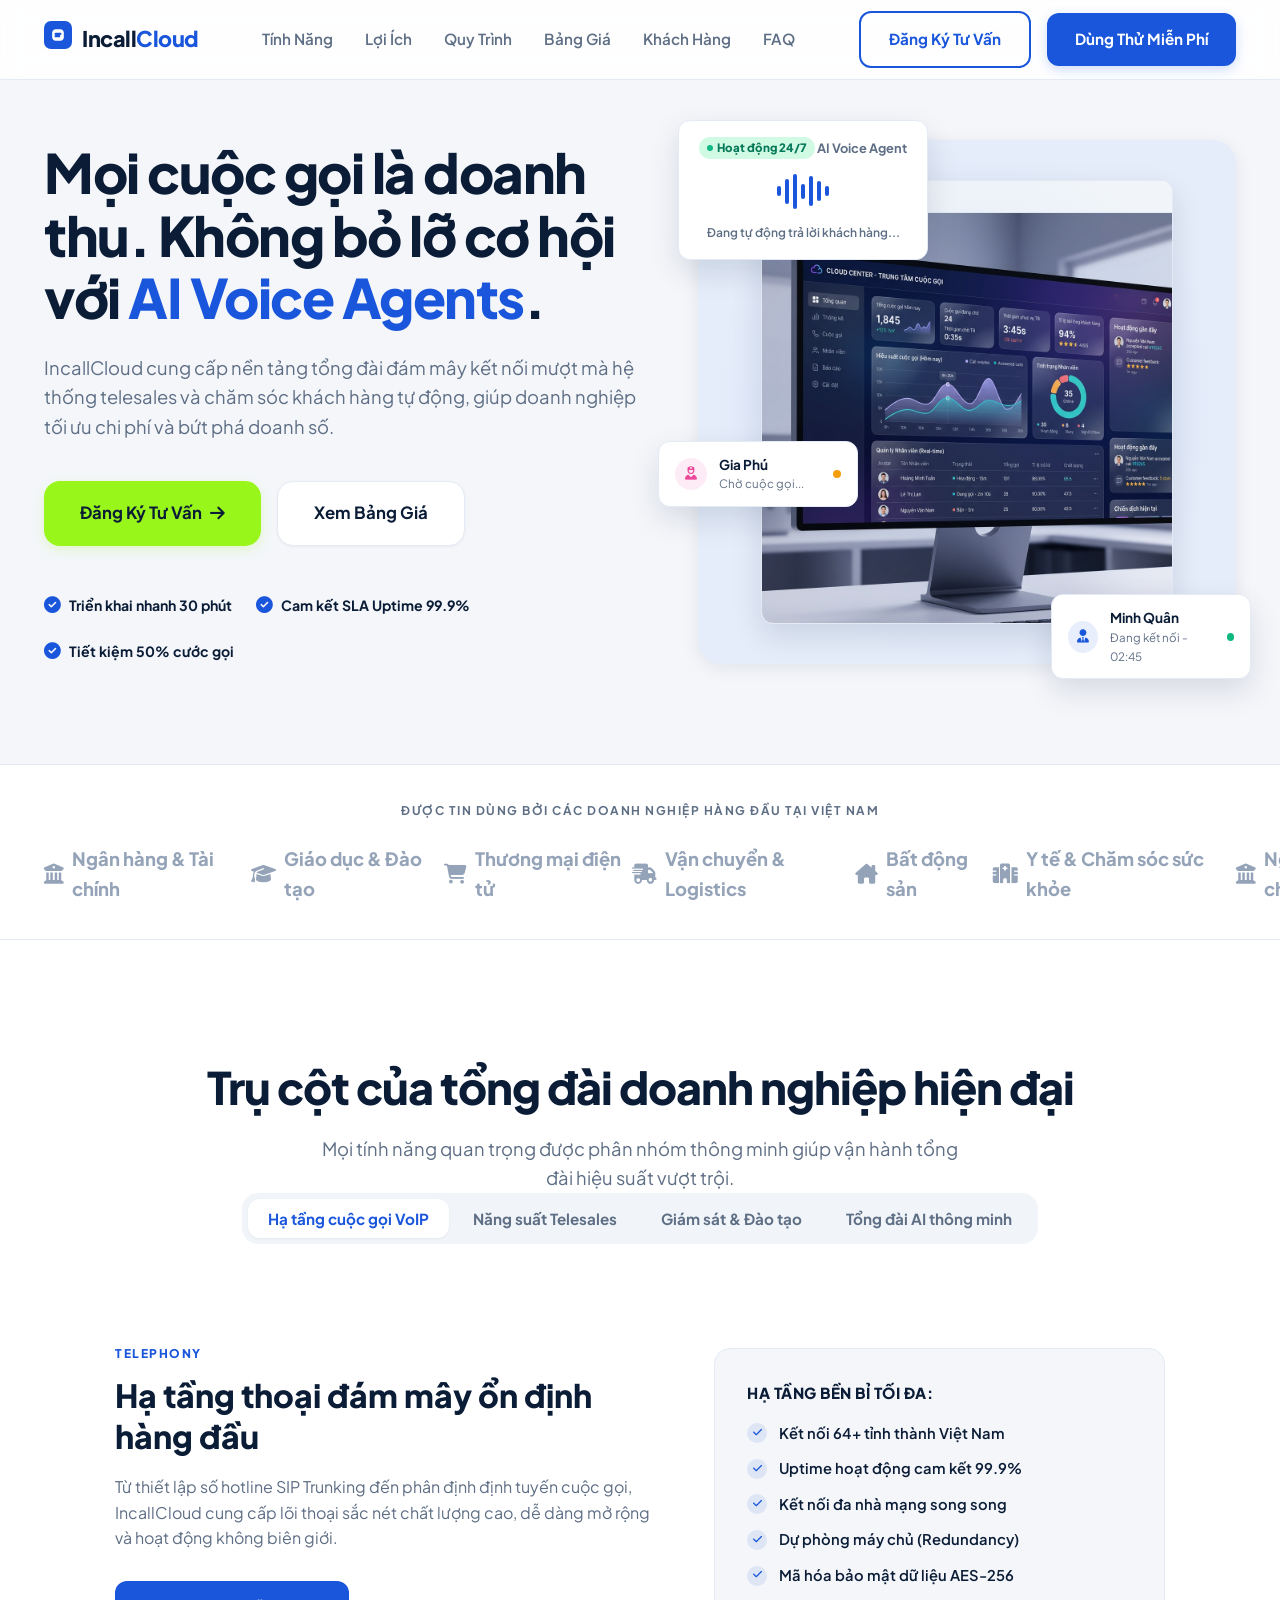
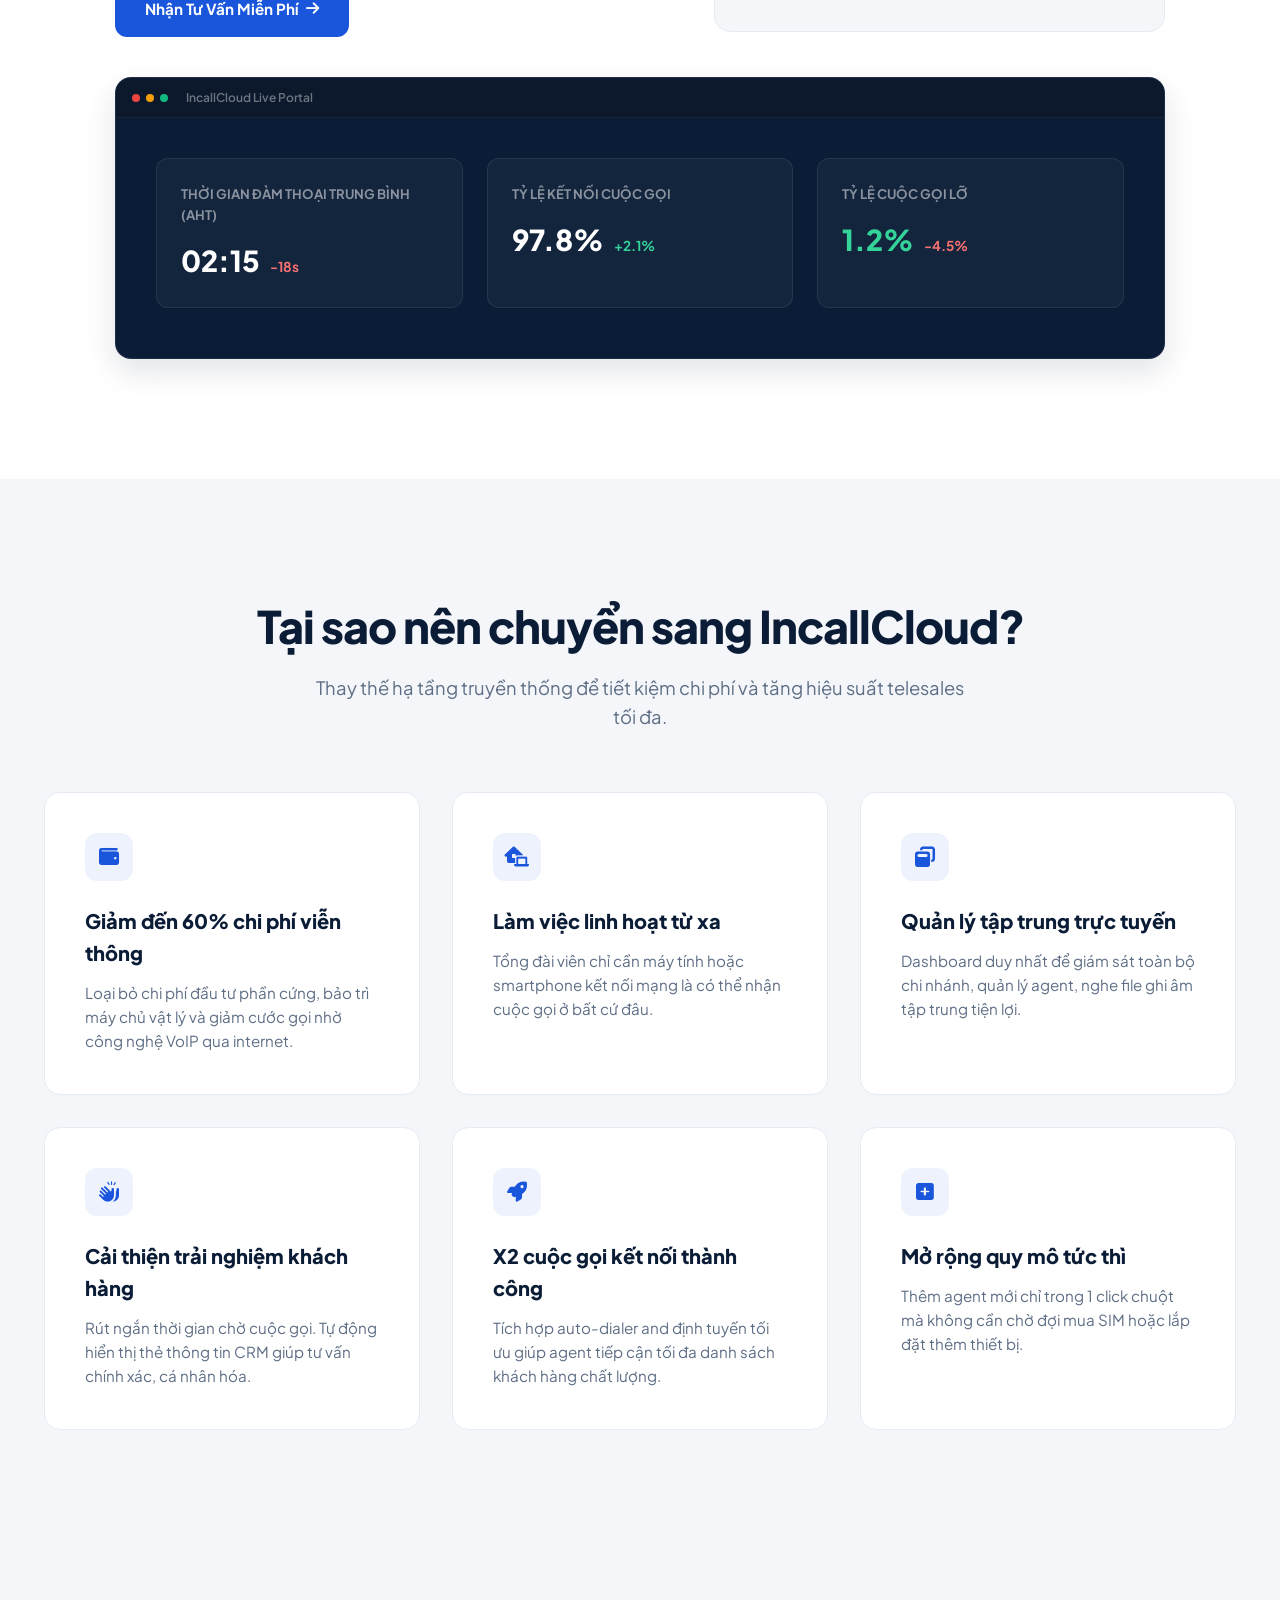
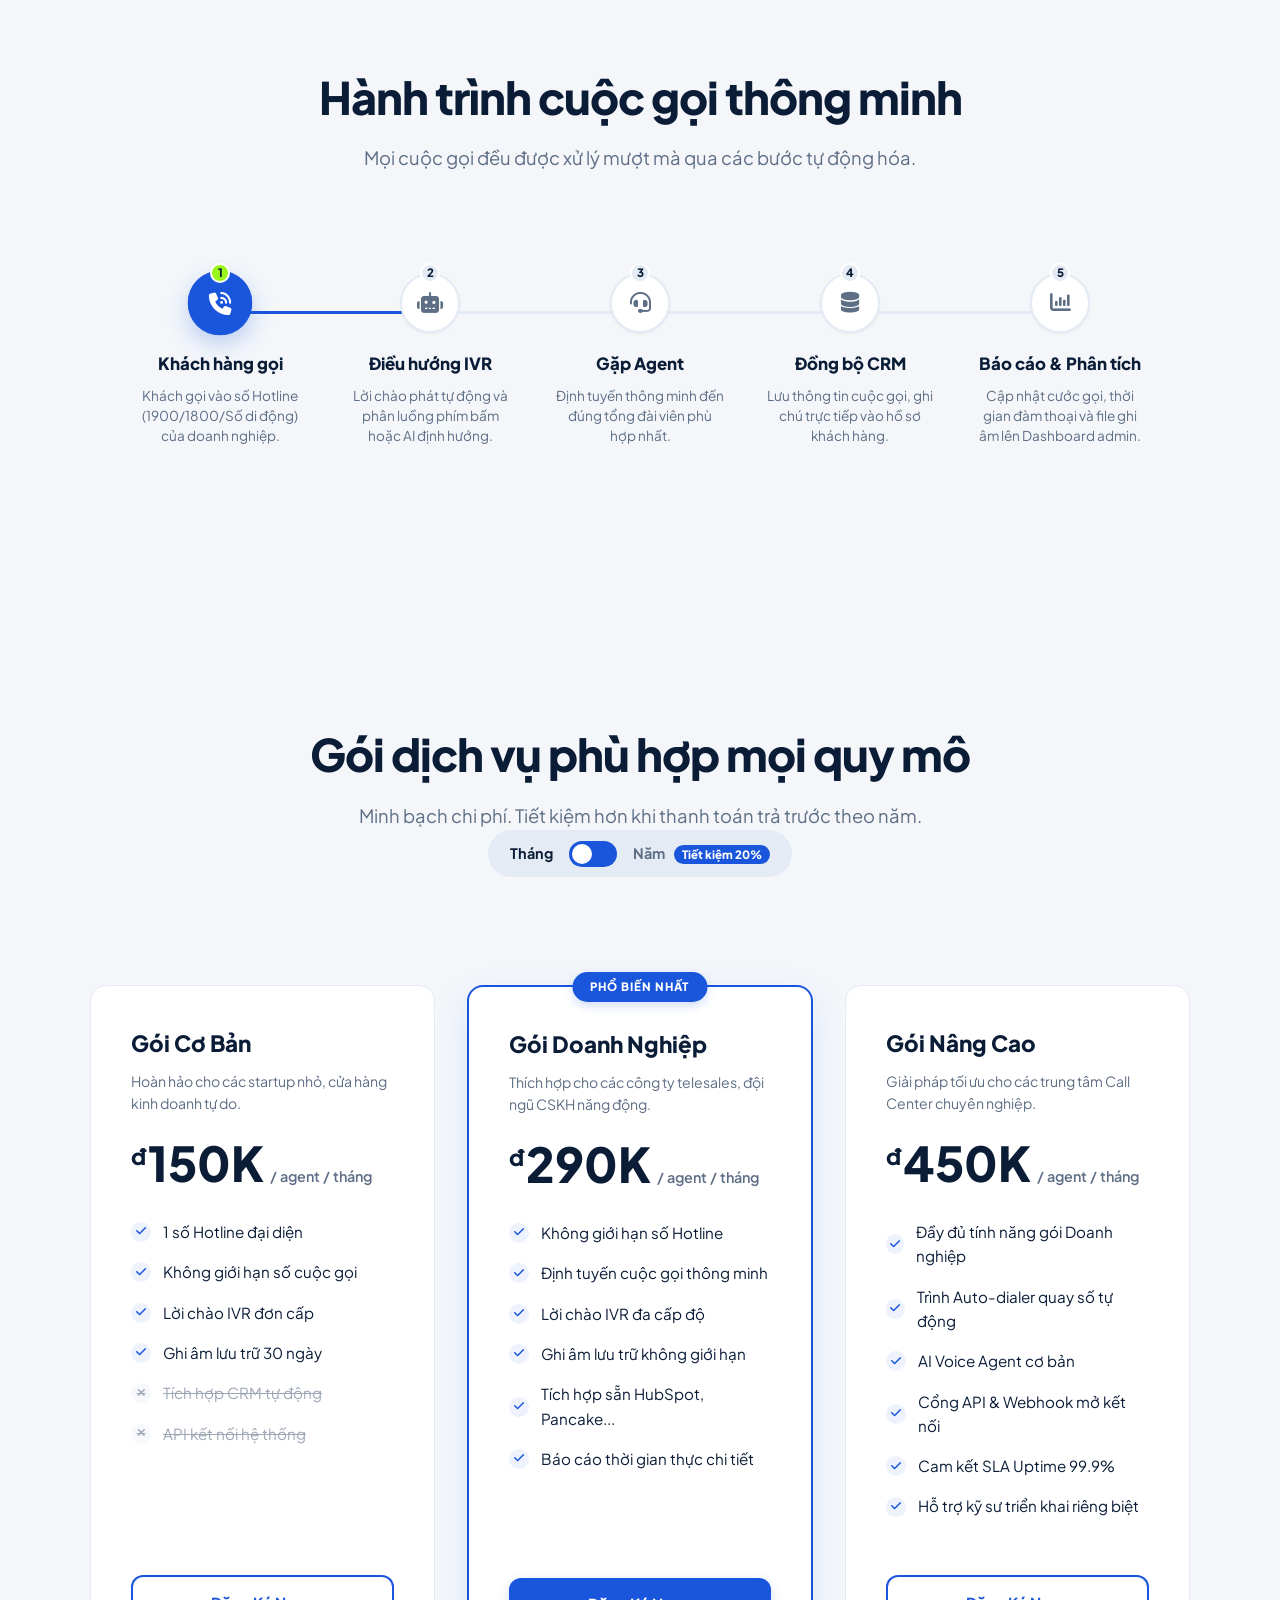
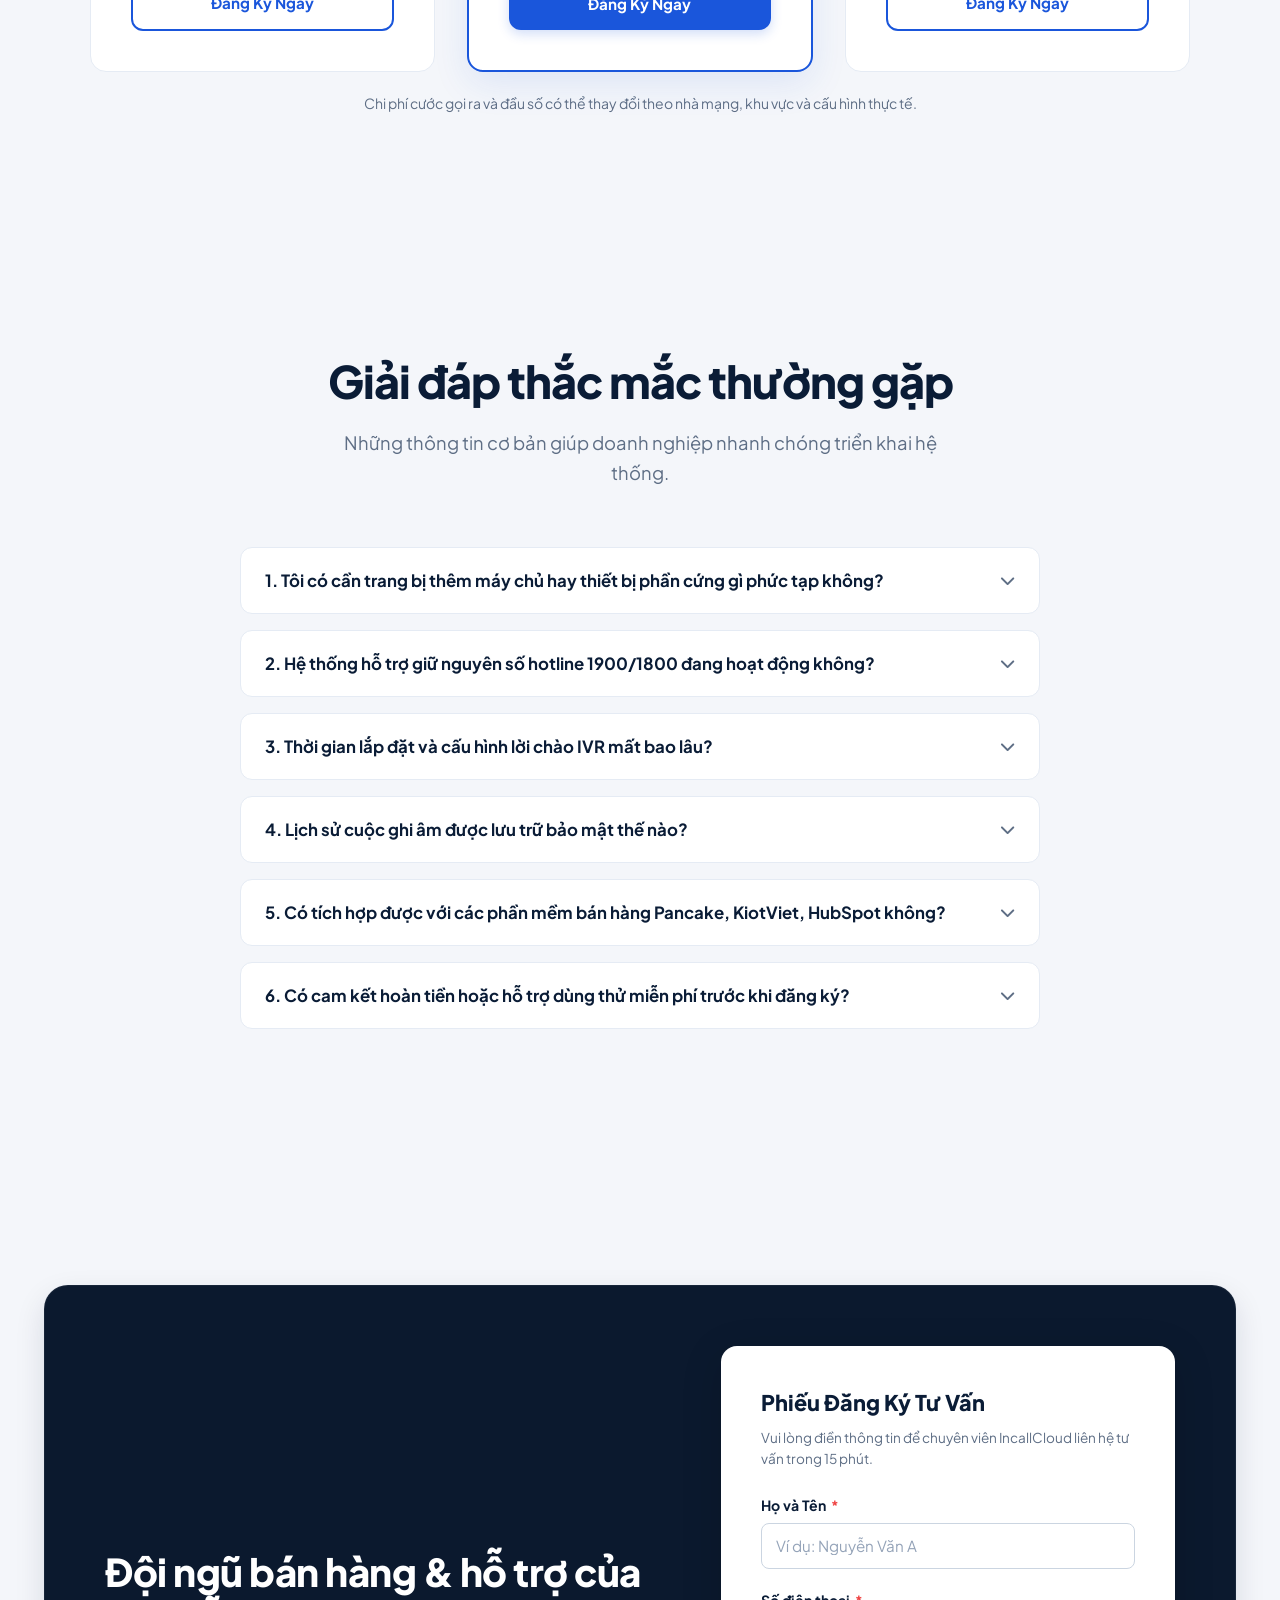
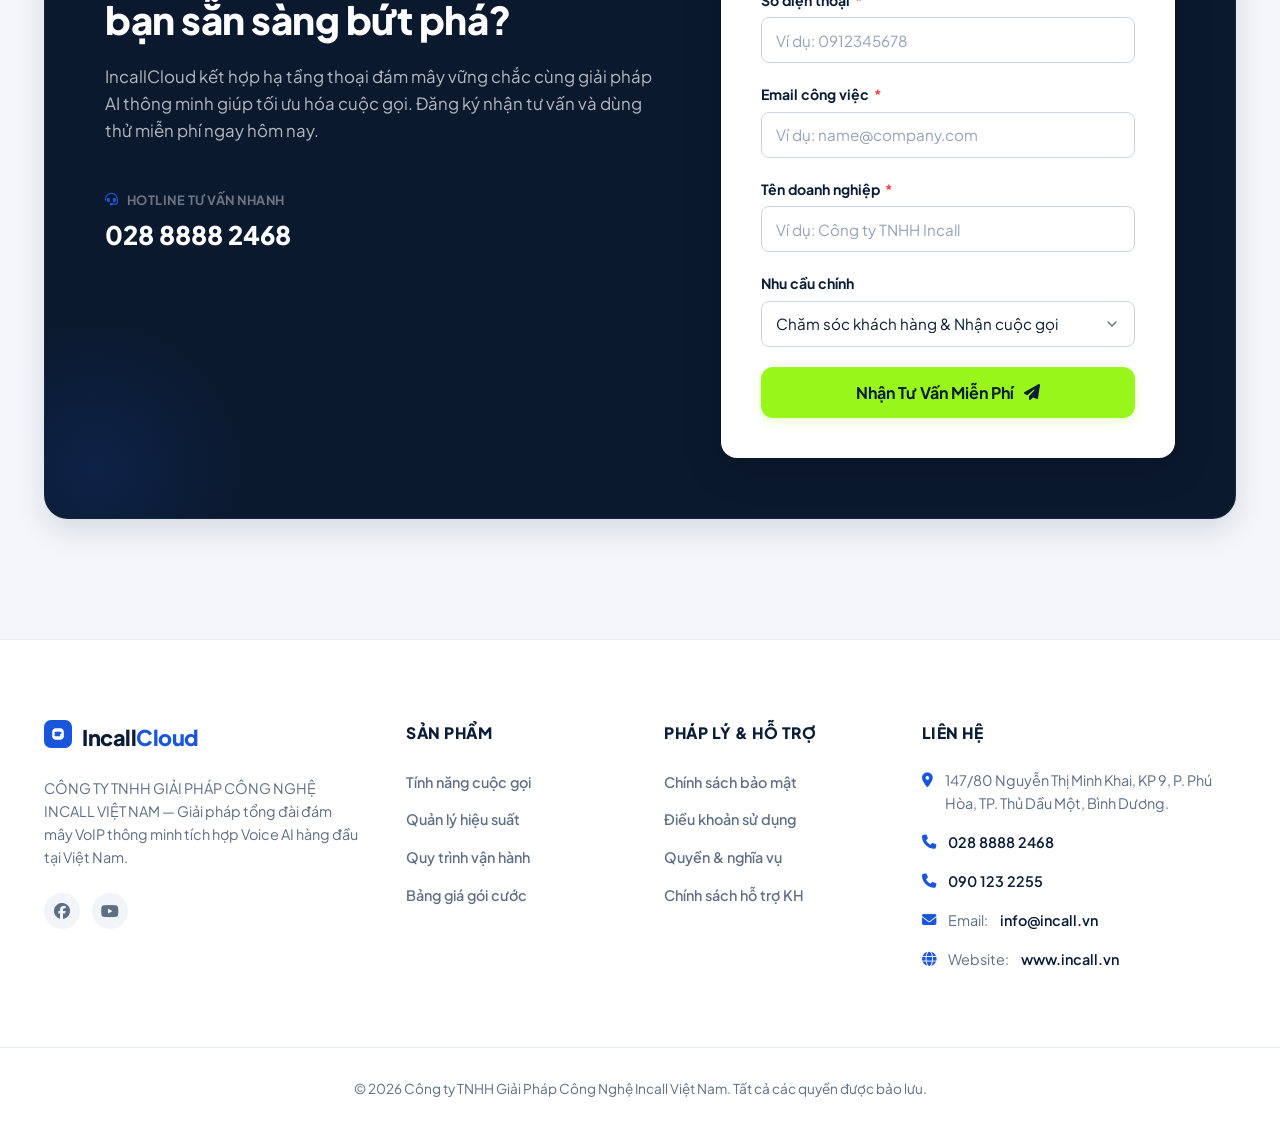
==== commit 7530f9dc: "xóa file dem và  cập nhật thông tin incall vn" ====
--- a/index.html
+++ b/index.html
@@ -34,7 +34,7 @@
                 <a href="#faq" class="nav-link">FAQ</a>
             </nav>
             <div class="header-actions">
-                <a href="demo.html" class="btn btn-outline show-desktop">Xem Demo</a>
+                <a href="#register" class="btn btn-outline show-desktop">Đăng Ký Tư Vấn</a>
                 <a href="#register" class="btn btn-primary">Dùng Thử Miễn Phí</a>
                 <button class="mobile-toggle" aria-label="Toggle navigation">
                     <span></span>
@@ -59,10 +59,7 @@
     <section class="hero-section">
         <div class="container hero-container">
             <div class="hero-content">
-                <div class="badge-tag">
-                    <span class="pulse-dot"></span>
-                    <span>Hạ tầng cuộc gọi AI & VoIP thế hệ mới</span>
-                </div>
+
                 <h1 class="hero-title">
                     Mọi cuộc gọi là doanh thu. Không bỏ lỡ cơ hội với <span class="highlight-text">AI Voice Agents</span>.
                 </h1>
@@ -73,8 +70,8 @@
                     <a href="#register" class="btn btn-accent btn-large">
                         Đăng Ký Tư Vấn <i class="fa-solid fa-arrow-right icon-right"></i>
                     </a>
-                    <a href="demo.html" class="btn btn-white btn-large">
-                        Xem Demo Thực Tế
+                    <a href="#pricing" class="btn btn-white btn-large">
+                        Xem Bảng Giá
                     </a>
                 </div>
                 <div class="hero-checks">
@@ -84,7 +81,7 @@
                     </div>
                     <div class="check-item">
                         <i class="fa-solid fa-circle-check"></i>
-                        <span>Cam kết SLA Uptime 99.99%</span>
+                        <span>Cam kết SLA Uptime 99.9%</span>
                     </div>
                     <div class="check-item">
                         <i class="fa-solid fa-circle-check"></i>
@@ -141,23 +138,23 @@
     </section>
     <section class="trust-logos">
         <div class="container">
-            <p class="section-subtitle-small">ĐƯỢC TIN DÙNG BỞI HƠN 30.000+ ĐỘI NGŨ TIẾP CẬN KHÁCH HÀNG</p>
+            <p class="section-subtitle-small">ĐƯỢC TIN DÙNG BỞI CÁC DOANH NGHIỆP HÀNG ĐẦU TẠI VIỆT NAM</p>
             <div class="logo-track">
                 <div class="logo-slide">
-                    <span class="logo-text-item"><i class="fa-solid fa-building-columns"></i> Techcombank</span>
-                    <span class="logo-text-item"><i class="fa-solid fa-graduation-cap"></i> FPT Education</span>
-                    <span class="logo-text-item"><i class="fa-solid fa-cart-shopping"></i> Shopee Partner</span>
-                    <span class="logo-text-item"><i class="fa-solid fa-truck-fast"></i> Giao Hàng Nhanh</span>
-                    <span class="logo-text-item"><i class="fa-solid fa-laptop-code"></i> VNG Corp</span>
-                    <span class="logo-text-item"><i class="fa-solid fa-house-chimney"></i> Đất Xanh Group</span>
+                    <span class="logo-text-item"><i class="fa-solid fa-building-columns"></i> Ngân hàng & Tài chính</span>
+                    <span class="logo-text-item"><i class="fa-solid fa-graduation-cap"></i> Giáo dục & Đào tạo</span>
+                    <span class="logo-text-item"><i class="fa-solid fa-cart-shopping"></i> Thương mại điện tử</span>
+                    <span class="logo-text-item"><i class="fa-solid fa-truck-fast"></i> Vận chuyển & Logistics</span>
+                    <span class="logo-text-item"><i class="fa-solid fa-house-chimney"></i> Bất động sản</span>
+                    <span class="logo-text-item"><i class="fa-solid fa-hospital"></i> Y tế & Chăm sóc sức khỏe</span>
                 </div>
                 <div class="logo-slide">
-                    <span class="logo-text-item"><i class="fa-solid fa-building-columns"></i> Techcombank</span>
-                    <span class="logo-text-item"><i class="fa-solid fa-graduation-cap"></i> FPT Education</span>
-                    <span class="logo-text-item"><i class="fa-solid fa-cart-shopping"></i> Shopee Partner</span>
-                    <span class="logo-text-item"><i class="fa-solid fa-truck-fast"></i> Giao Hàng Nhanh</span>
-                    <span class="logo-text-item"><i class="fa-solid fa-laptop-code"></i> VNG Corp</span>
-                    <span class="logo-text-item"><i class="fa-solid fa-house-chimney"></i> Đất Xanh Group</span>
+                    <span class="logo-text-item"><i class="fa-solid fa-building-columns"></i> Ngân hàng & Tài chính</span>
+                    <span class="logo-text-item"><i class="fa-solid fa-graduation-cap"></i> Giáo dục & Đào tạo</span>
+                    <span class="logo-text-item"><i class="fa-solid fa-cart-shopping"></i> Thương mại điện tử</span>
+                    <span class="logo-text-item"><i class="fa-solid fa-truck-fast"></i> Vận chuyển & Logistics</span>
+                    <span class="logo-text-item"><i class="fa-solid fa-house-chimney"></i> Bất động sản</span>
+                    <span class="logo-text-item"><i class="fa-solid fa-hospital"></i> Y tế & Chăm sóc sức khỏe</span>
                 </div>
             </div>
         </div>
@@ -181,14 +178,14 @@
                             <span class="tab-tag">TELEPHONY</span>
                             <h3>Hạ tầng thoại đám mây ổn định hàng đầu</h3>
                             <p>Từ thiết lập số hotline SIP Trunking đến phân định định tuyến cuộc gọi, IncallCloud cung cấp lõi thoại sắc nét chất lượng cao, dễ dàng mở rộng và hoạt động không biên giới.</p>
-                            <a href="demo.html" class="btn btn-blue">Trải nghiệm demo ngay <i class="fa-solid fa-arrow-right icon-right"></i></a>
+                            <a href="#register" class="btn btn-blue">Nhận Tư Vấn Miễn Phí <i class="fa-solid fa-arrow-right icon-right"></i></a>
                         </div>
                         <div class="tab-meta">
                             <div class="meta-box">
                                 <h4>Hạ tầng bền bỉ tối đa:</h4>
                                 <ul class="meta-list">
                                     <li><i class="fa-solid fa-check"></i> Kết nối 64+ tỉnh thành Việt Nam</li>
-                                    <li><i class="fa-solid fa-check"></i> Uptime hoạt động 99.999%</li>
+                                    <li><i class="fa-solid fa-check"></i> Uptime hoạt động cam kết 99.9%</li>
                                     <li><i class="fa-solid fa-check"></i> Kết nối đa nhà mạng song song</li>
                                     <li><i class="fa-solid fa-check"></i> Dự phòng máy chủ (Redundancy)</li>
                                     <li><i class="fa-solid fa-check"></i> Mã hóa bảo mật dữ liệu AES-256</li>
@@ -203,7 +200,7 @@
                             <span class="tab-tag">PRODUCTIVITY</span>
                             <h3>Tăng 200% cuộc gọi tiếp cận khách hàng mỗi ngày</h3>
                             <p>Giải phóng tổng đài viên khỏi việc quay số thủ công. Hệ thống tự động click-to-call, auto-dialer và quản lý danh sách cuộc gọi khoa học ngay trên giao diện web.</p>
-                            <a href="demo.html" class="btn btn-blue">Trải nghiệm demo ngay <i class="fa-solid fa-arrow-right icon-right"></i></a>
+                            <a href="#register" class="btn btn-blue">Nhận Tư Vấn Miễn Phí <i class="fa-solid fa-arrow-right icon-right"></i></a>
                         </div>
                         <div class="tab-meta">
                             <div class="meta-box">
@@ -225,7 +222,7 @@
                             <span class="tab-tag">COACHING & QUALITY</span>
                             <h3>Giám sát cuộc gọi & Hướng dẫn thời gian thực</h3>
                             <p>Nâng cao chất lượng đội ngũ telesales và hỗ trợ viên. Trưởng nhóm có thể nghe trực tiếp cuộc gọi, nhắc bài (whisper) hoặc cướp cuộc gọi để giải quyết vướng mắc lớn của khách.</p>
-                            <a href="demo.html" class="btn btn-blue">Trải nghiệm demo ngay <i class="fa-solid fa-arrow-right icon-right"></i></a>
+                            <a href="#register" class="btn btn-blue">Nhận Tư Vấn Miễn Phí <i class="fa-solid fa-arrow-right icon-right"></i></a>
                         </div>
                         <div class="tab-meta">
                             <div class="meta-box">
@@ -247,7 +244,7 @@
                             <span class="tab-tag">AI VOICE AGENT</span>
                             <h3>Tổng đài viên ảo AI đàm thoại tự nhiên</h3>
                             <p>Không bao giờ bỏ lỡ cuộc gọi ngoài giờ hành chính. AI Voice Agent tự động đàm thoại, xử lý lời chào IVR đa cấp độ, trả lời câu hỏi thường gặp và tự phân loại lưu thông tin lên CRM.</p>
-                            <a href="demo.html" class="btn btn-blue">Trải nghiệm demo ngay <i class="fa-solid fa-arrow-right icon-right"></i></a>
+                            <a href="#register" class="btn btn-blue">Nhận Tư Vấn Miễn Phí <i class="fa-solid fa-arrow-right icon-right"></i></a>
                         </div>
                         <div class="tab-meta">
                             <div class="meta-box">
@@ -341,8 +338,8 @@
             <div class="grid grid-3">
                 <div class="benefit-card">
                     <div class="benefit-icon"><i class="fa-solid fa-wallet"></i></div>
-                    <h3 class="benefit-title">Tiết kiệm 90% chi phí phần cứng</h3>
-                    <p class="benefit-desc">Không phí lắp đặt dây cáp điện thoại cồng kềnh, không chi phí duy trì máy chủ tổng đài vật lý.</p>
+                    <h3 class="benefit-title">Giảm đến 60% chi phí viễn thông</h3>
+                    <p class="benefit-desc">Loại bỏ chi phí đầu tư phần cứng, bảo trì máy chủ vật lý và giảm cước gọi nhờ công nghệ VoIP qua internet.</p>
                 </div>
                 <div class="benefit-card">
                     <div class="benefit-icon"><i class="fa-solid fa-laptop-house"></i></div>
@@ -485,7 +482,7 @@
                         <li><i class="fa-solid fa-check"></i> Trình Auto-dialer quay số tự động</li>
                         <li><i class="fa-solid fa-check"></i> AI Voice Agent cơ bản</li>
                         <li><i class="fa-solid fa-check"></i> Cổng API & Webhook mở kết nối</li>
-                        <li><i class="fa-solid fa-check"></i> Cam kết SLA Uptime 99.99%</li>
+                        <li><i class="fa-solid fa-check"></i> Cam kết SLA Uptime 99.9%</li>
                         <li><i class="fa-solid fa-check"></i> Hỗ trợ kỹ sư triển khai riêng biệt</li>
                     </ul>
                     <div class="card-footer">
@@ -496,49 +493,7 @@
             <p class="pricing-note">Chi phí cước gọi ra và đầu số có thể thay đổi theo nhà mạng, khu vực và cấu hình thực tế.</p>
         </div>
     </section>
-    <section id="testimonials" class="section-padding testimonial-section">
-        <div class="container">
-            <div class="section-header text-center">
-                <h2 class="section-title text-white">Chúng tôi đồng hành cùng sự tăng trưởng của bạn</h2>
-                <p class="section-desc text-light-muted">Chia sẻ từ các quản lý vận hành tổng đài sau khi số hóa thành công hạ tầng thoại.</p>
-            </div>
-            <div class="testimonial-grid">
-                <div class="premium-review-card royal-blue">
-                    <div class="brand-logo-white"><i class="fa-solid fa-graduation-cap"></i> FPT Edtech</div>
-                    <div class="metric-highlight-box">
-                        <h3>Giảm 80% Cuộc Gọi Lỡ</h3>
-                        <p>"Với hệ thống định tuyến thông minh IncallCloud, chúng tôi đã giảm tỷ lệ cuộc gọi nhỡ từ 18% xuống chỉ còn dưới 2%."</p>
-                        <div class="author-row">
-                            <span class="author-name">Flor Bogdanova</span>
-                            <span class="author-title">Trưởng Bộ Phận Hỗ Trợ</span>
-                        </div>
-                    </div>
-                </div>
-                <div class="premium-review-card dark-navy">
-                    <div class="brand-logo-white"><i class="fa-solid fa-house-chimney"></i> Đất Xanh Land</div>
-                    <div class="metric-highlight-box">
-                        <h3>Tăng 40% Kết Nối Telesales</h3>
-                        <p>"Đội ngũ bán hàng dự án của chúng tôi tăng 40% tỷ lệ kết nối thành công cuộc gọi ra nhờ chức năng Auto-Dialer."</p>
-                        <div class="author-row">
-                            <span class="author-name">Mariana Raña</span>
-                            <span class="author-title">Giám Đốc Dự Án</span>
-                        </div>
-                    </div>
-                </div>
-                <div class="premium-review-card muted-navy">
-                    <div class="brand-logo-white"><i class="fa-solid fa-cart-shopping"></i> Shopee Partner</div>
-                    <div class="metric-highlight-box">
-                        <h3>Hiệu Quả CSKH Hơn 20%</h3>
-                        <p>"Thay thế hoàn toàn điện thoại di động thông thường, việc đồng bộ CRM tự động giúp tăng năng suất nhân viên lên 20%."</p>
-                        <div class="author-row">
-                            <span class="author-name">Freddy Lee</span>
-                            <span class="author-title">Trưởng phòng CSKH</span>
-                        </div>
-                    </div>
-                </div>
-            </div>
-        </div>
-    </section>
+
     <section id="faq" class="section-padding">
         <div class="container">
             <div class="section-header text-center">
@@ -611,7 +566,7 @@
                     <p>IncallCloud kết hợp hạ tầng thoại đám mây vững chắc cùng giải pháp AI thông minh giúp tối ưu hóa cuộc gọi. Đăng ký nhận tư vấn và dùng thử miễn phí ngay hôm nay.</p>
                     <div class="cta-direct">
                         <span class="direct-tag"><i class="fa-solid fa-headset"></i> Hotline tư vấn nhanh</span>
-                        <a href="tel:19001234">1900 1234 (Phím 1)</a>
+                        <a href="tel:02888882468">028 8888 2468</a>
                     </div>
                 </div>
                 <div class="cta-form-card">
@@ -677,11 +632,10 @@
                     </div>
                     <span style="color: var(--navy-dark); font-size: 1.35rem; font-weight: 800; letter-spacing: -0.5px;">Incall<span class="logo-accent">Cloud</span></span>
                 </a>
-                <p class="brand-desc">Giải pháp hạ tầng tổng đài đám mây VoIP thông minh tích hợp Voice AI đột phá hàng đầu tại Việt Nam.</p>
+                <p class="brand-desc">CÔNG TY TNHH GIẢI PHÁP CÔNG NGHỆ INCALL VIỆT NAM — Giải pháp tổng đài đám mây VoIP thông minh tích hợp Voice AI hàng đầu tại Việt Nam.</p>
                 <div class="social-links">
-                    <a href="#" aria-label="Facebook"><i class="fa-brands fa-facebook"></i></a>
-                    <a href="#" aria-label="LinkedIn"><i class="fa-brands fa-linkedin"></i></a>
-                    <a href="#" aria-label="YouTube"><i class="fa-brands fa-youtube"></i></a>
+                    <a href="https://www.facebook.com/incall.vn" target="_blank" rel="noopener" aria-label="Facebook"><i class="fa-brands fa-facebook"></i></a>
+                    <a href="https://www.youtube.com/@IncallVn" target="_blank" rel="noopener" aria-label="YouTube"><i class="fa-brands fa-youtube"></i></a>
                 </div>
             </div>
             <div class="footer-links-col">
@@ -696,25 +650,28 @@
             <div class="footer-links-col">
                 <h4>Pháp Lý & Hỗ Trợ</h4>
                 <ul>
-                    <li><a href="#">Chính sách bảo mật</a></li>
-                    <li><a href="#">Điều khoản sử dụng</a></li>
-                    <li><a href="#">Cam kết chất lượng SLA</a></li>
-                    <li><a href="#">Tài liệu hướng dẫn API</a></li>
+                    <li><a href="https://incall.vn/chinh-sach-bao-ve-thong-tin-ca-nhan/" target="_blank" rel="noopener">Chính sách bảo mật</a></li>
+                    <li><a href="https://incall.vn/dieu-khoan-su-dung/" target="_blank" rel="noopener">Điều khoản sử dụng</a></li>
+                    <li><a href="https://incall.vn/quyen-va-nghia-vu/" target="_blank" rel="noopener">Quyền & nghĩa vụ</a></li>
+                    <li><a href="https://incall.vn/chinh-sach-ho-tro-khach-hang/" target="_blank" rel="noopener">Chính sách hỗ trợ KH</a></li>
                 </ul>
             </div>
             <div class="footer-links-col">
                 <h4>Liên Hệ</h4>
-                <p class="contact-text"><i class="fa-solid fa-location-dot"></i> Tầng 12, Tòa nhà Incall, Số 123 Đường Công Nghệ, Cầu Giấy, Hà Nội.</p>
-                <p class="contact-text"><i class="fa-solid fa-phone"></i> Hotline: <a href="tel:19001234">1900 1234</a></p>
-                <p class="contact-text"><i class="fa-solid fa-envelope"></i> Email: <a href="mailto:support@incallcloud.vn">support@incallcloud.vn</a></p>
+                <p class="contact-text"><i class="fa-solid fa-location-dot"></i> 147/80 Nguyễn Thị Minh Khai, KP 9, P. Phú Hòa, TP. Thủ Dầu Một, Bình Dương.</p>
+                <p class="contact-text"><i class="fa-solid fa-phone"></i> <a href="tel:02888882468">028 8888 2468</a></p>
+                <p class="contact-text"><i class="fa-solid fa-phone"></i> <a href="tel:0901232255">090 123 2255</a></p>
+                <p class="contact-text"><i class="fa-solid fa-envelope"></i> Email: <a href="mailto:info@incall.vn">info@incall.vn</a></p>
+                <p class="contact-text"><i class="fa-solid fa-globe"></i> Website: <a href="https://www.incall.vn" target="_blank" rel="noopener">www.incall.vn</a></p>
             </div>
         </div>
         <div class="footer-bottom">
             <div class="container footer-bottom-content">
-                <p>&copy; 2026 IncallCloud. Tất cả các quyền được bảo lưu.</p>
+                <p>&copy; 2026 Công ty TNHH Giải Pháp Công Nghệ Incall Việt Nam. Tất cả các quyền được bảo lưu.</p>
             </div>
         </div>
     </footer>
+
     <script src="script.js"></script>
 </body>
 </html>
--- a/style.css
+++ b/style.css
@@ -699,12 +699,12 @@
 .workflow-line { position: absolute; top: 78px; left: 8%; width: 84%; height: 3px; background: var(--border-color); z-index: 1; }
 .workflow-line::after { content: ''; position: absolute; top: 0; left: 0; height: 100%; width: 25%; background: var(--royal-blue); transition: width var(--transition-slow); }
 .workflow-step { flex: 1; display: flex; flex-direction: column; align-items: center; text-align: center; position: relative; z-index: 2; padding: 0 12px; cursor: pointer; }
-.step-badge { position: absolute; top: -10px; background: var(--border-color); color: var(--text-navy); font-size: 0.72rem; font-weight: 800; width: 20px; height: 20px; border-radius: 50%; display: flex; align-items: center; justify-content: center; border: 2px solid var(--bg-white); transition: all var(--transition-normal); }
-.step-icon { width: 60px; height: 60px; border-radius: 50%; background: var(--bg-white); border: 2px solid var(--border-color); display: flex; align-items: center; justify-content: center; font-size: 1.3rem; color: var(--text-muted); margin-bottom: 18px; box-shadow: var(--shadow-sm); transition: all var(--transition-normal); }
+.step-badge { position: absolute; top: -10px; z-index: 4; background: var(--border-color); color: var(--text-navy); font-size: 0.72rem; font-weight: 800; width: 20px; height: 20px; border-radius: 50%; display: flex; align-items: center; justify-content: center; border: 2px solid var(--bg-white); transition: all var(--transition-normal); }
+.step-icon { width: 60px; height: 60px; border-radius: 50%; background: var(--bg-white); border: 2px solid var(--border-color); display: flex; align-items: center; justify-content: center; font-size: 1.3rem; color: var(--text-muted); margin-bottom: 18px; box-shadow: var(--shadow-sm); transition: all var(--transition-normal); position: relative; z-index: 3; }
 .step-title { font-size: 1.05rem; font-weight: 800; color: var(--navy-dark); margin-bottom: 8px; }
 .step-desc { font-size: 0.85rem; color: var(--text-muted); line-height: 1.5; max-width: 170px; }
 .workflow-step.active .step-icon { color: var(--bg-white); border-color: transparent; background-color: var(--royal-blue); box-shadow: 0 8px 20px rgba(26, 86, 219, 0.25); transform: scale(1.08); }
-.workflow-step.active .step-badge { background: var(--royal-blue); color: white; }
+.workflow-step.active .step-badge { background: var(--neon-green); color: var(--navy-dark); border-color: var(--bg-white); }
 
 .billing-toggle-wrapper { display: inline-flex; align-items: center; background: #E5EBF4; padding: 6px; border-radius: var(--radius-full); margin-bottom: 48px; }
 .toggle-label { font-size: 0.9rem; font-weight: 700; color: var(--text-muted); padding: 6px 16px; cursor: pointer; user-select: none; transition: color var(--transition-fast); }
@@ -732,20 +732,7 @@
 .pricing-features li.unsupported i { background-color: #f1f5f9; color: var(--text-muted); }
 .pricing-note { margin-top: 20px; color: var(--text-muted); text-align: center; font-size: 14px; }
 
-.testimonial-section { background-color: var(--bg-dark-section); }
-.testimonial-grid { display: grid; grid-template-columns: repeat(3, 1fr); gap: 32px; max-width: 1100px; margin: 0 auto; }
-.premium-review-card { border-radius: var(--radius-lg); padding: 36px; display: flex; flex-direction: column; justify-content: space-between; min-height: 380px; transition: transform var(--transition-normal); }
-.premium-review-card:hover { transform: translateY(-6px); }
-.premium-review-card.royal-blue { background-color: var(--royal-blue); color: white; }
-.premium-review-card.dark-navy { background-color: #0F203C; color: white; }
-.premium-review-card.muted-navy { background-color: #1A2E4C; color: white; }
-.brand-logo-white { font-size: 1.15rem; font-weight: 750; color: rgba(255, 255, 255, 0.85); margin-bottom: 30px; display: flex; align-items: center; gap: 8px; }
-.metric-highlight-box { display: flex; flex-direction: column; flex-grow: 1; justify-content: space-between; }
-.metric-highlight-box h3 { font-size: 1.8rem; font-weight: 850; line-height: 1.2; margin-bottom: 16px; letter-spacing: -0.5px; }
-.metric-highlight-box p { font-size: 0.95rem; color: rgba(255, 255, 255, 0.8); font-style: italic; line-height: 1.6; margin-bottom: 24px; }
-.author-row { border-top: 1px solid rgba(255, 255, 255, 0.1); padding-top: 16px; display: flex; flex-direction: column; }
-.author-name { font-size: 0.92rem; font-weight: 700; }
-.author-title { font-size: 0.78rem; color: rgba(255, 255, 255, 0.6); }
+
 
 .faq-container { max-width: 800px; margin: 0 auto; }
 .faq-item { background: var(--bg-white); border: 1px solid var(--border-color); border-radius: var(--radius-md); margin-bottom: 16px; overflow: hidden; transition: all var(--transition-normal); }
@@ -771,8 +758,58 @@
 .cta-form-card { background-color: var(--bg-white); border-radius: var(--radius-lg); padding: 40px; box-shadow: 0 10px 40px rgba(0,0,0,0.15); position: relative; z-index: 2; }
 .cta-form-card h3 { font-size: 1.35rem; font-weight: 800; color: var(--navy-dark); margin-bottom: 6px; }
 .form-sub { font-size: 0.85rem; color: var(--text-muted); margin-bottom: 24px; }
-.lead-form { display: flex; flex-direction: column; gap: 16px; }
+.lead-form { display: flex; flex-direction: column; gap: 20px; }
 .lead-form.hidden { display: none; }
+
+/* Form group / inputs */
+.form-group { display: flex; flex-direction: column; gap: 6px; }
+.form-group label { font-size: 0.88rem; font-weight: 700; color: var(--navy-dark); }
+.form-group label .required { color: #ef4444; margin-left: 2px; }
+.form-group input,
+.form-group select {
+    width: 100%;
+    height: 46px;
+    padding: 0 14px;
+    font-family: var(--font-main);
+    font-size: 0.95rem;
+    color: var(--navy-dark);
+    background: var(--bg-white);
+    border: 1.5px solid #cbd5e1;
+    border-radius: var(--radius-sm);
+    outline: none;
+    transition: border-color var(--transition-fast), box-shadow var(--transition-fast);
+    -webkit-appearance: none;
+    appearance: none;
+}
+.form-group select {
+    background-image: url("data:image/svg+xml,%3Csvg xmlns='http://www.w3.org/2000/svg' width='16' height='16' viewBox='0 0 24 24' fill='none' stroke='%235E6E85' stroke-width='2' stroke-linecap='round' stroke-linejoin='round'%3E%3Cpolyline points='6 9 12 15 18 9'%3E%3C/polyline%3E%3C/svg%3E");
+    background-repeat: no-repeat;
+    background-position: right 14px center;
+    padding-right: 40px;
+    cursor: pointer;
+}
+.form-group input::placeholder { color: #94a3b8; }
+.form-group input:focus,
+.form-group select:focus {
+    border-color: var(--royal-blue);
+    box-shadow: 0 0 0 3px rgba(26, 86, 219, 0.1);
+}
+.form-group input.invalid,
+.form-group select.invalid { border-color: #ef4444; }
+.form-group input.invalid:focus { box-shadow: 0 0 0 3px rgba(239, 68, 68, 0.1); }
+.error-msg {
+    display: none;
+    font-size: 0.78rem;
+    font-weight: 600;
+    color: #ef4444;
+    margin-top: 2px;
+}
+
+/* Submit button */
+.submit-btn { gap: 10px; font-size: 1rem; padding: 15px 28px; }
+.btn-spinner-icon { font-size: 1rem; transition: transform 0.5s ease; }
+.submit-btn:not(:disabled):hover .btn-spinner-icon { transform: translateX(4px) rotate(-10deg); }
+
 .form-success-message { display: none; flex-direction: column; align-items: center; text-align: center; padding: 20px 0; }
 .form-success-message.active { display: flex; }
 .success-icon { width: 64px; height: 64px; border-radius: 50%; background: rgba(16, 185, 129, 0.1); color: #10b981; font-size: 2.2rem; display: flex; align-items: center; justify-content: center; margin-bottom: 20px; animation: scaleIn 0.5s cubic-bezier(0.175, 0.885, 0.32, 1.275); }
@@ -811,8 +848,7 @@
     .tab-grid { grid-template-columns: 1fr; gap: 32px; }
     .meta-box { padding: 24px; }
     .pricing-grid { grid-template-columns: 1fr; max-width: 480px; margin: 0 auto; gap: 32px; }
-    .testimonial-grid { grid-template-columns: 1fr; max-width: 480px; margin: 0 auto; gap: 24px; }
-    .premium-review-card { min-height: 320px; padding: 28px; }
+
     .cta-banner-wrapper { grid-template-columns: 1fr; padding: 40px; gap: 40px; }
     .cta-info { text-align: center; }
     .cta-direct { align-items: center; }
@@ -828,4 +864,17 @@
     .step-badge { left: 20px; top: -6px; }
 }
 @media (max-width: 768px) { .hero-title { font-size: 2.2rem; } .footer-grid { grid-template-columns: 1fr; gap: 32px; } .ai-voice-panel { left: 0; top: -30px; width: 220px; } .float-widget-2 { left: -10px; } }
-@media (max-width: 480px) { .hero-ctas { flex-direction: column; width: 100%; } .hero-ctas .btn { width: 100%; } .hero-checks { flex-direction: column; align-items: center; gap: 12px; } .cta-form-card { padding: 24px 16px; } .cta-banner-wrapper { padding: 30px 16px; } .cta-info h2 { font-size: 1.8rem; } }+@media (max-width: 480px) { .hero-ctas { flex-direction: column; width: 100%; } .hero-ctas .btn { width: 100%; } .hero-checks { flex-direction: column; align-items: center; gap: 12px; } .cta-form-card { padding: 24px 16px; } .cta-banner-wrapper { padding: 30px 16px; } .cta-info h2 { font-size: 1.8rem; } }
+
+/* ==========================================================================
+   9. SCROLL ANIMATION UTILITIES
+   ========================================================================== */
+[data-animate] {
+    opacity: 0;
+    transform: translateY(20px);
+    transition: opacity 0.6s ease, transform 0.6s ease;
+}
+[data-animate].in-view {
+    opacity: 1;
+    transform: translateY(0);
+}
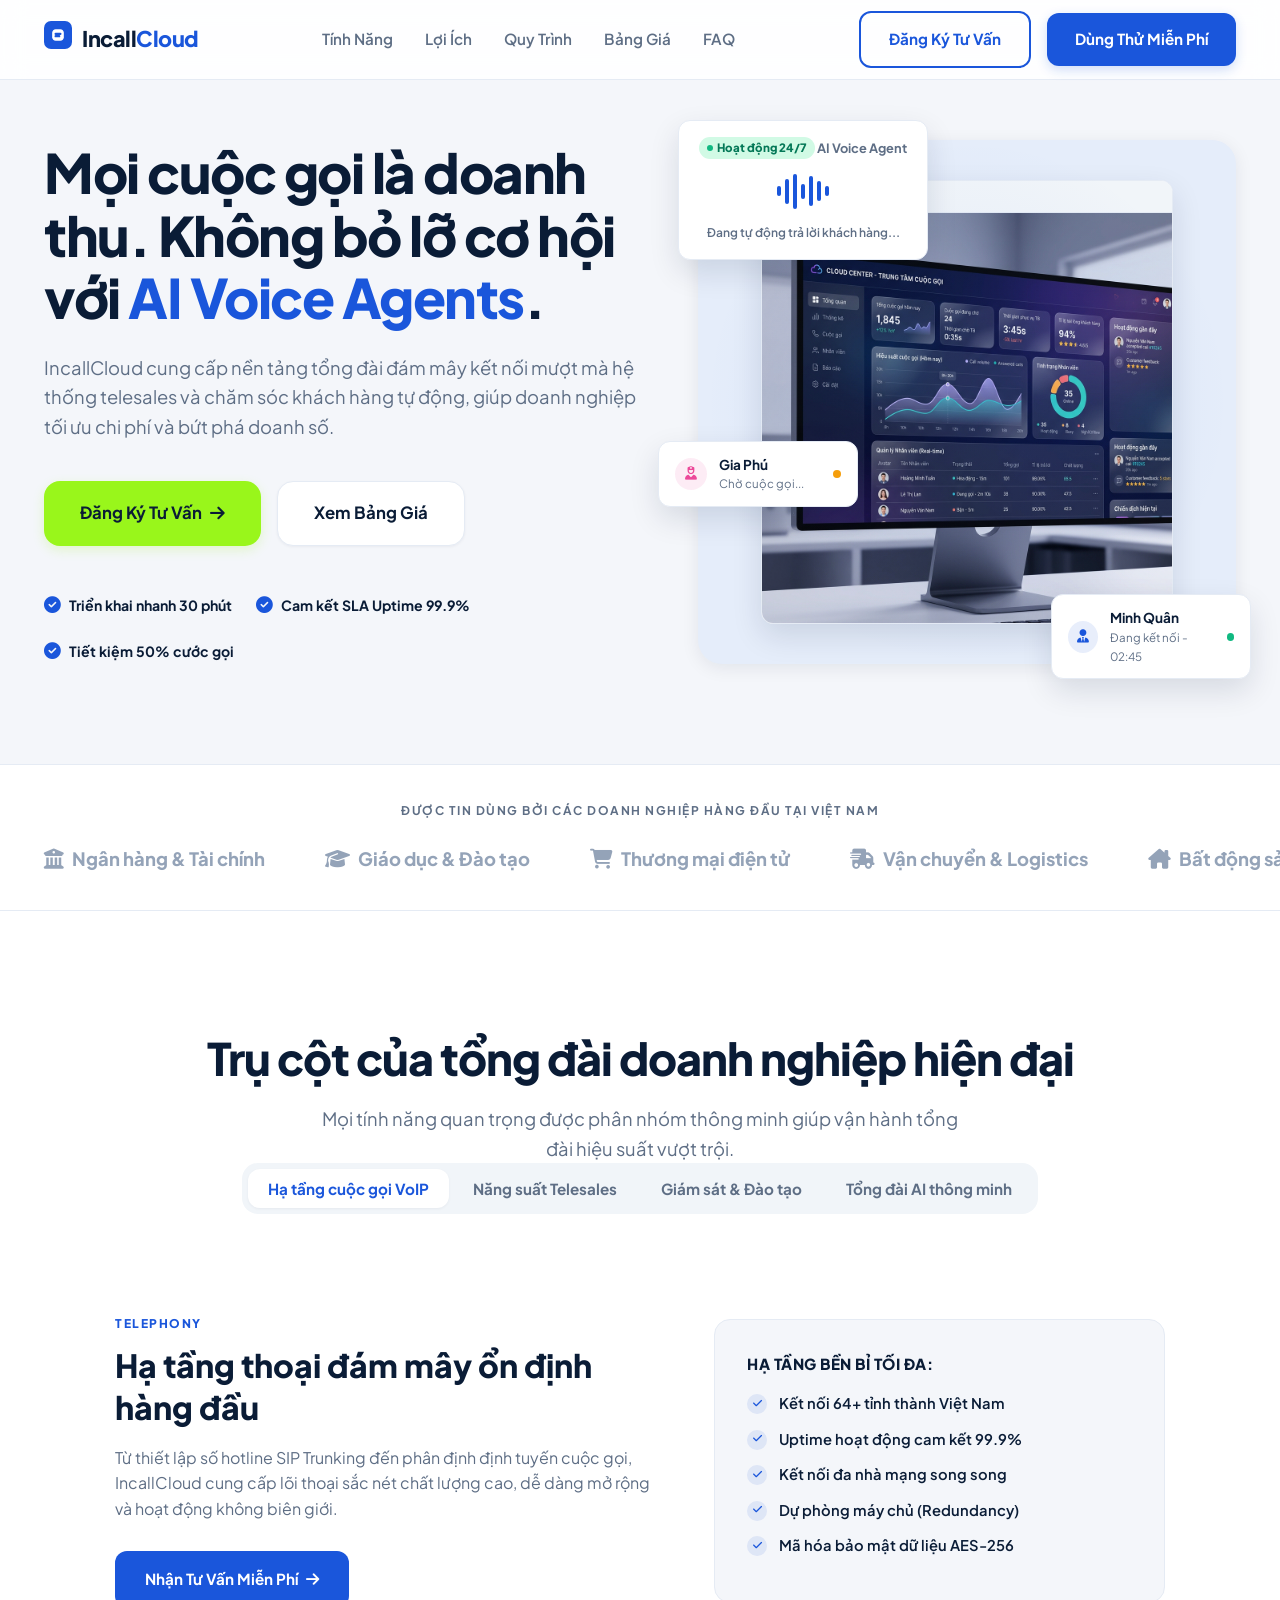
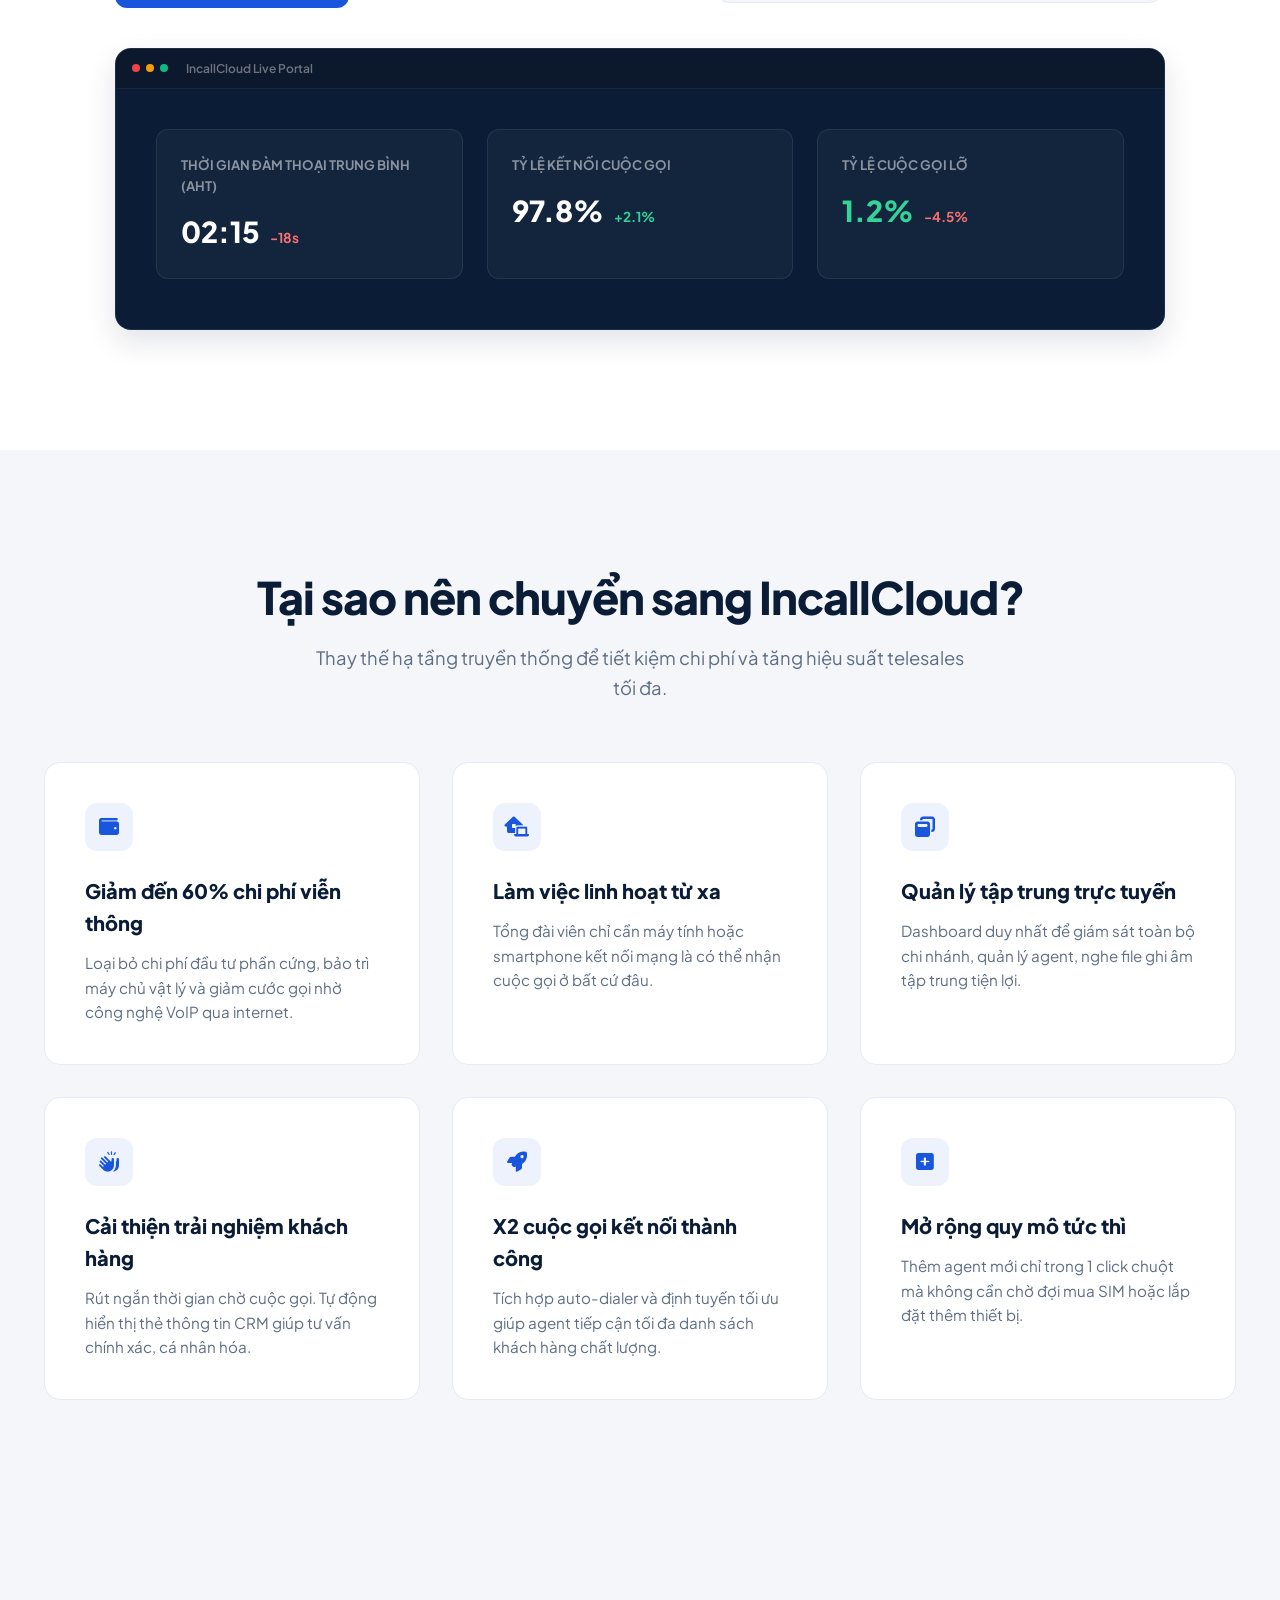
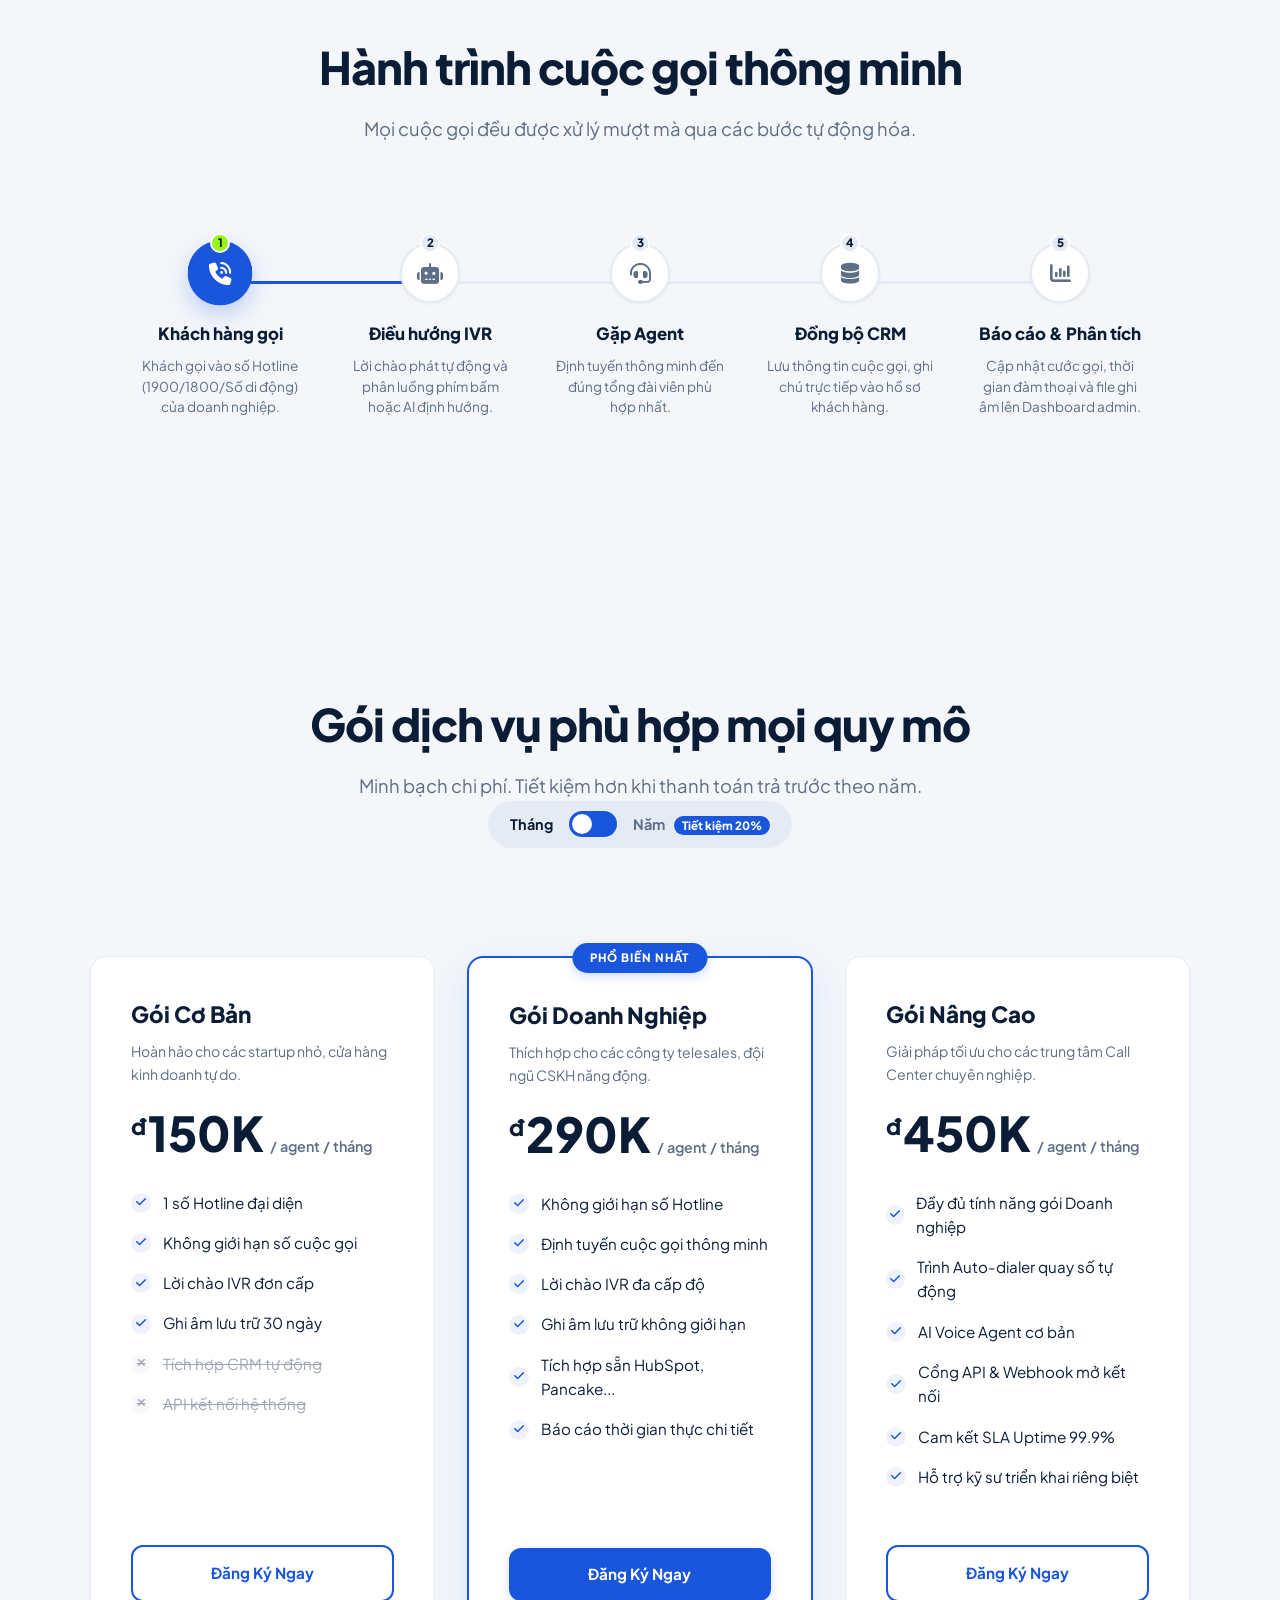
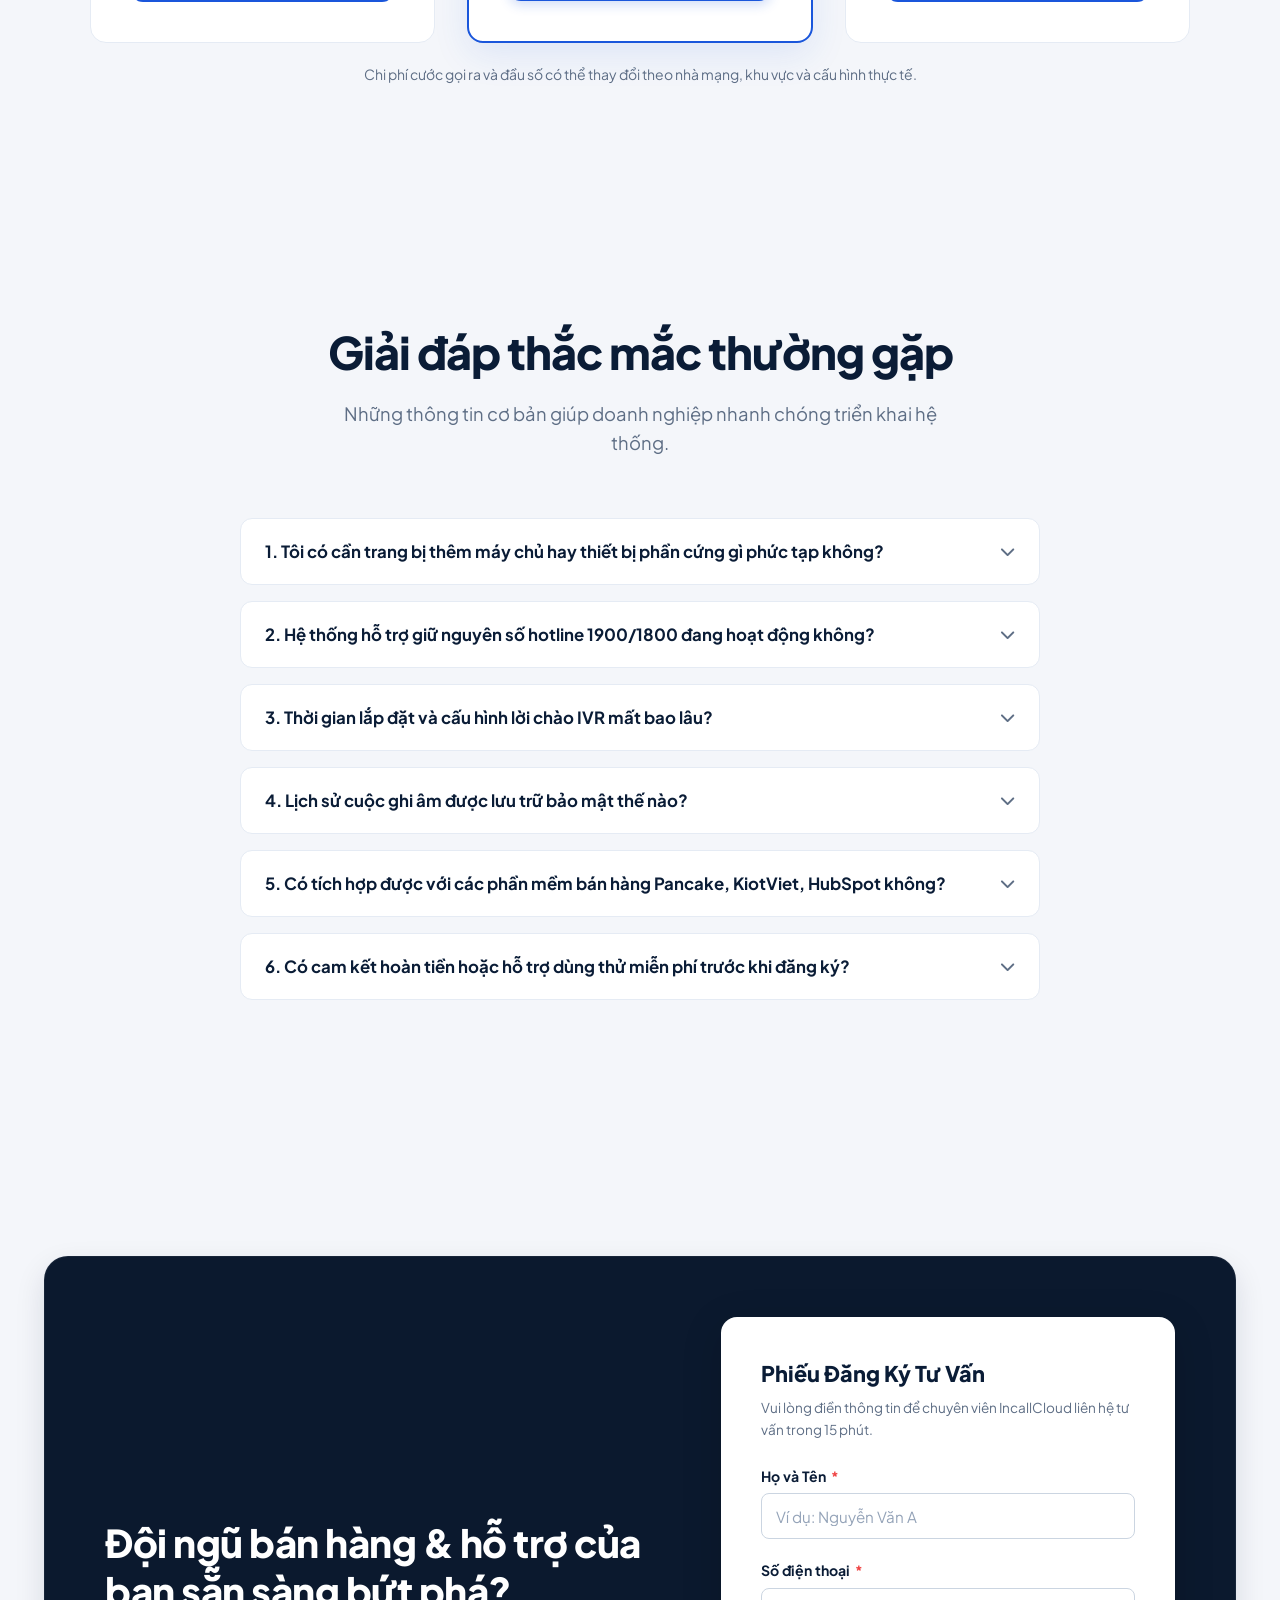
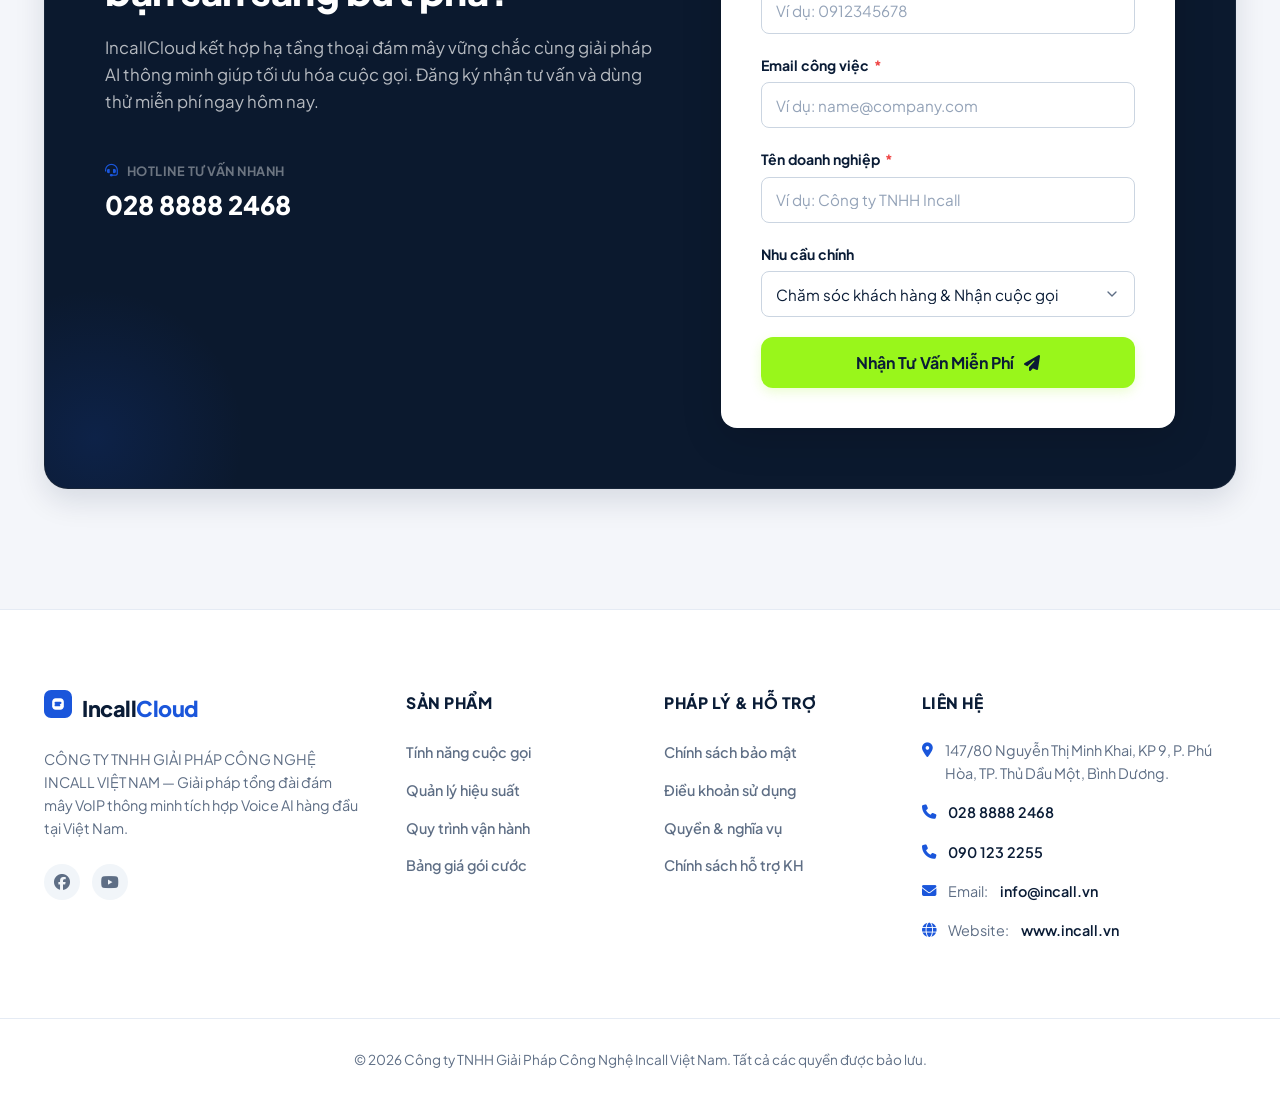
==== commit fb91af43: "uppp" ====
--- a/index.html
+++ b/index.html
@@ -30,7 +30,6 @@
                 <a href="#benefits" class="nav-link">Lợi Ích</a>
                 <a href="#workflow" class="nav-link">Quy Trình</a>
                 <a href="#pricing" class="nav-link">Bảng Giá</a>
-                <a href="#testimonials" class="nav-link">Khách Hàng</a>
                 <a href="#faq" class="nav-link">FAQ</a>
             </nav>
             <div class="header-actions">
@@ -50,7 +49,6 @@
             <a href="#benefits" class="mobile-link">Lợi Ích</a>
             <a href="#workflow" class="mobile-link">Quy Trình</a>
             <a href="#pricing" class="mobile-link">Bảng Giá</a>
-            <a href="#testimonials" class="mobile-link">Khách Hàng</a>
             <a href="#faq" class="mobile-link">FAQ</a>
             <hr class="drawer-divider">
             <a href="#register" class="btn btn-primary w-full text-center">Đăng Ký Tư Vấn</a>
@@ -359,7 +357,7 @@
                 <div class="benefit-card">
                     <div class="benefit-icon"><i class="fa-solid fa-rocket"></i></div>
                     <h3 class="benefit-title">X2 cuộc gọi kết nối thành công</h3>
-                    <p class="benefit-desc">Tích hợp auto-dialer and định tuyến tối ưu giúp agent tiếp cận tối đa danh sách khách hàng chất lượng.</p>
+                    <p class="benefit-desc">Tích hợp auto-dialer và định tuyến tối ưu giúp agent tiếp cận tối đa danh sách khách hàng chất lượng.</p>
                 </div>
                 <div class="benefit-card">
                     <div class="benefit-icon"><i class="fa-solid fa-square-plus"></i></div>
--- a/style.css
+++ b/style.css
@@ -62,6 +62,10 @@
     padding: 120px 0;
 }
 
+section[id] {
+    scroll-margin-top: 90px;
+}
+
 .grid {
     display: grid;
     gap: 32px;
@@ -69,6 +73,18 @@
 
 .grid-3 {
     grid-template-columns: repeat(3, 1fr);
+}
+
+@media (max-width: 992px) {
+    .grid-3 {
+        grid-template-columns: repeat(2, 1fr);
+    }
+}
+
+@media (max-width: 768px) {
+    .grid-3 {
+        grid-template-columns: 1fr;
+    }
 }
 
 .w-full {
@@ -620,9 +636,9 @@
     margin-bottom: 24px;
 }
 
-.logo-track { display: flex; width: 200%; }
-.logo-slide { display: flex; justify-content: space-around; width: 50%; animation: scrollLogos 30s linear infinite; }
-.logo-text-item { font-size: 1.15rem; font-weight: 750; color: #94a3b8; display: flex; align-items: center; gap: 8px; transition: color var(--transition-fast); }
+.logo-track { display: flex; width: max-content; }
+.logo-slide { display: flex; align-items: center; gap: 60px; padding-right: 60px; animation: scrollLogos 25s linear infinite; }
+.logo-text-item { font-size: 1.15rem; font-weight: 750; color: #94a3b8; display: flex; align-items: center; gap: 8px; transition: color var(--transition-fast); white-space: nowrap; flex-shrink: 0; }
 .logo-text-item i { font-size: 1.25rem; }
 .logo-text-item:hover { color: var(--navy-dark); }
 
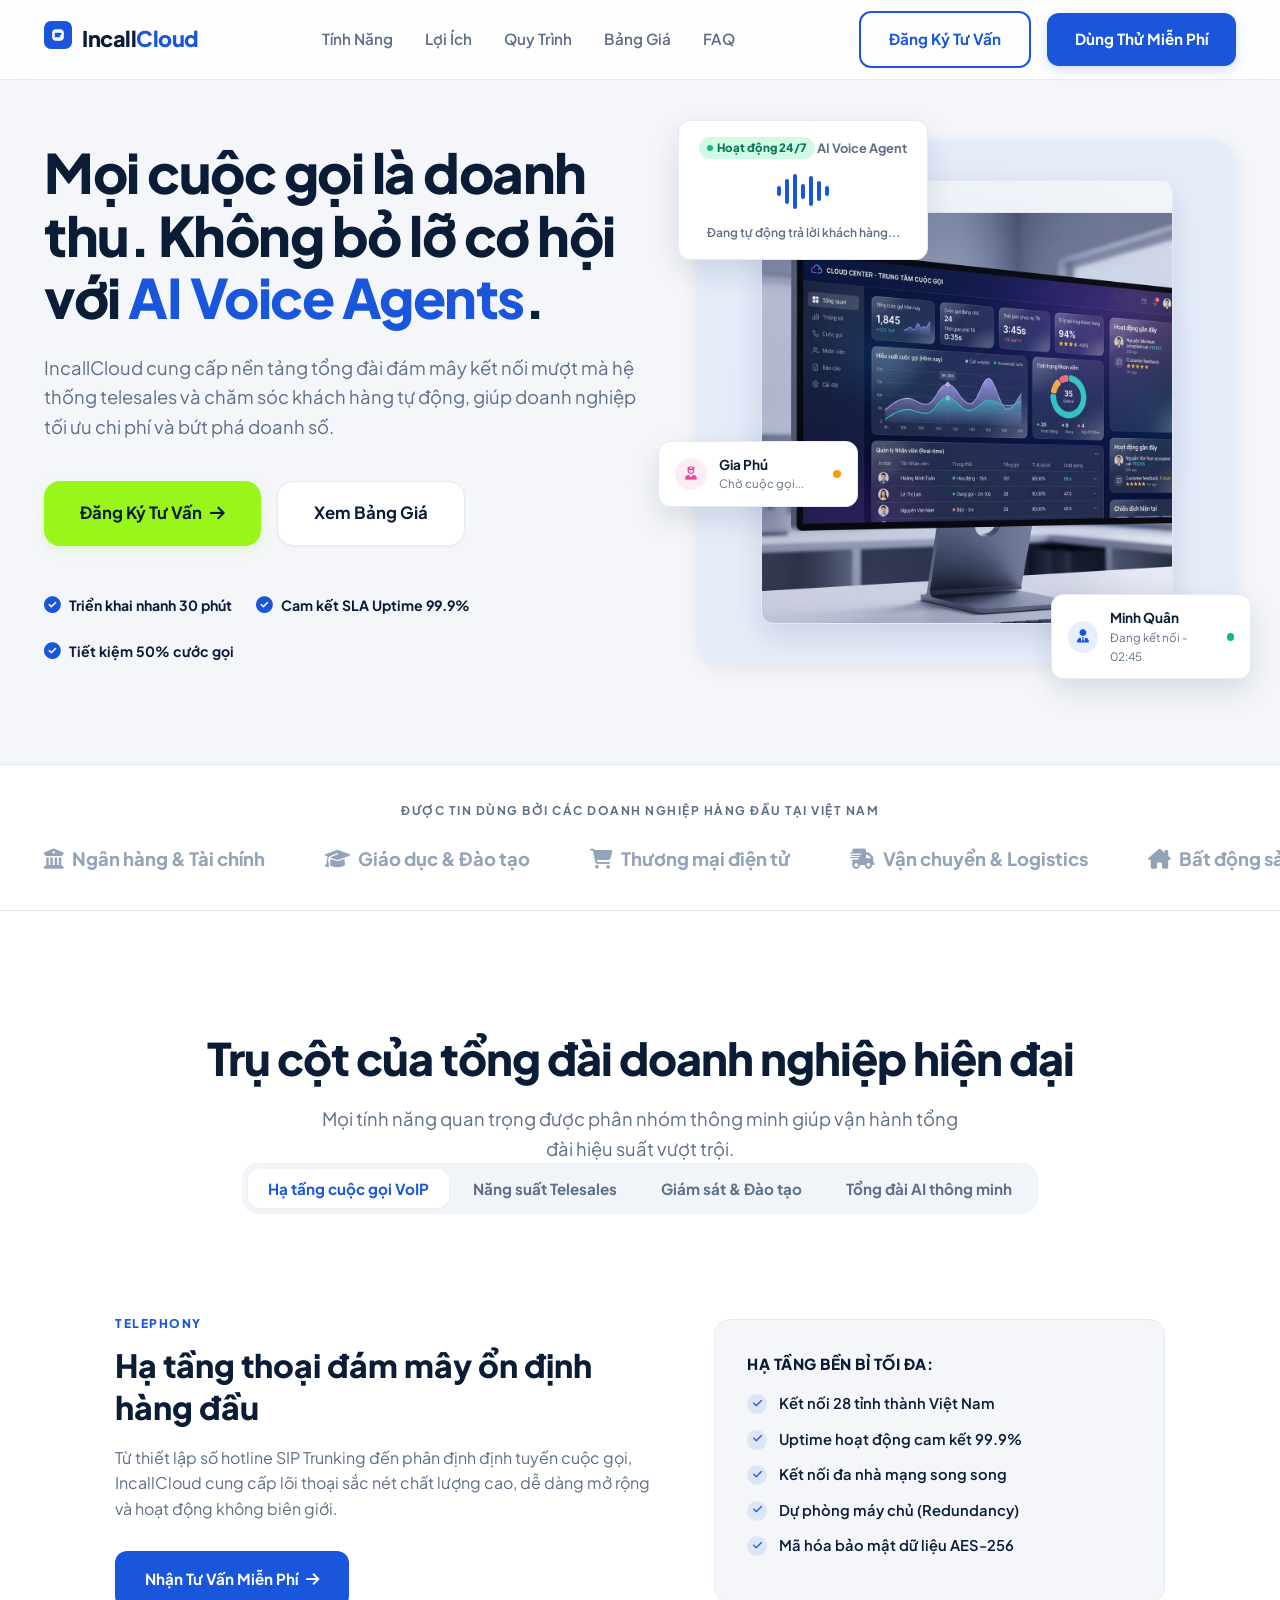
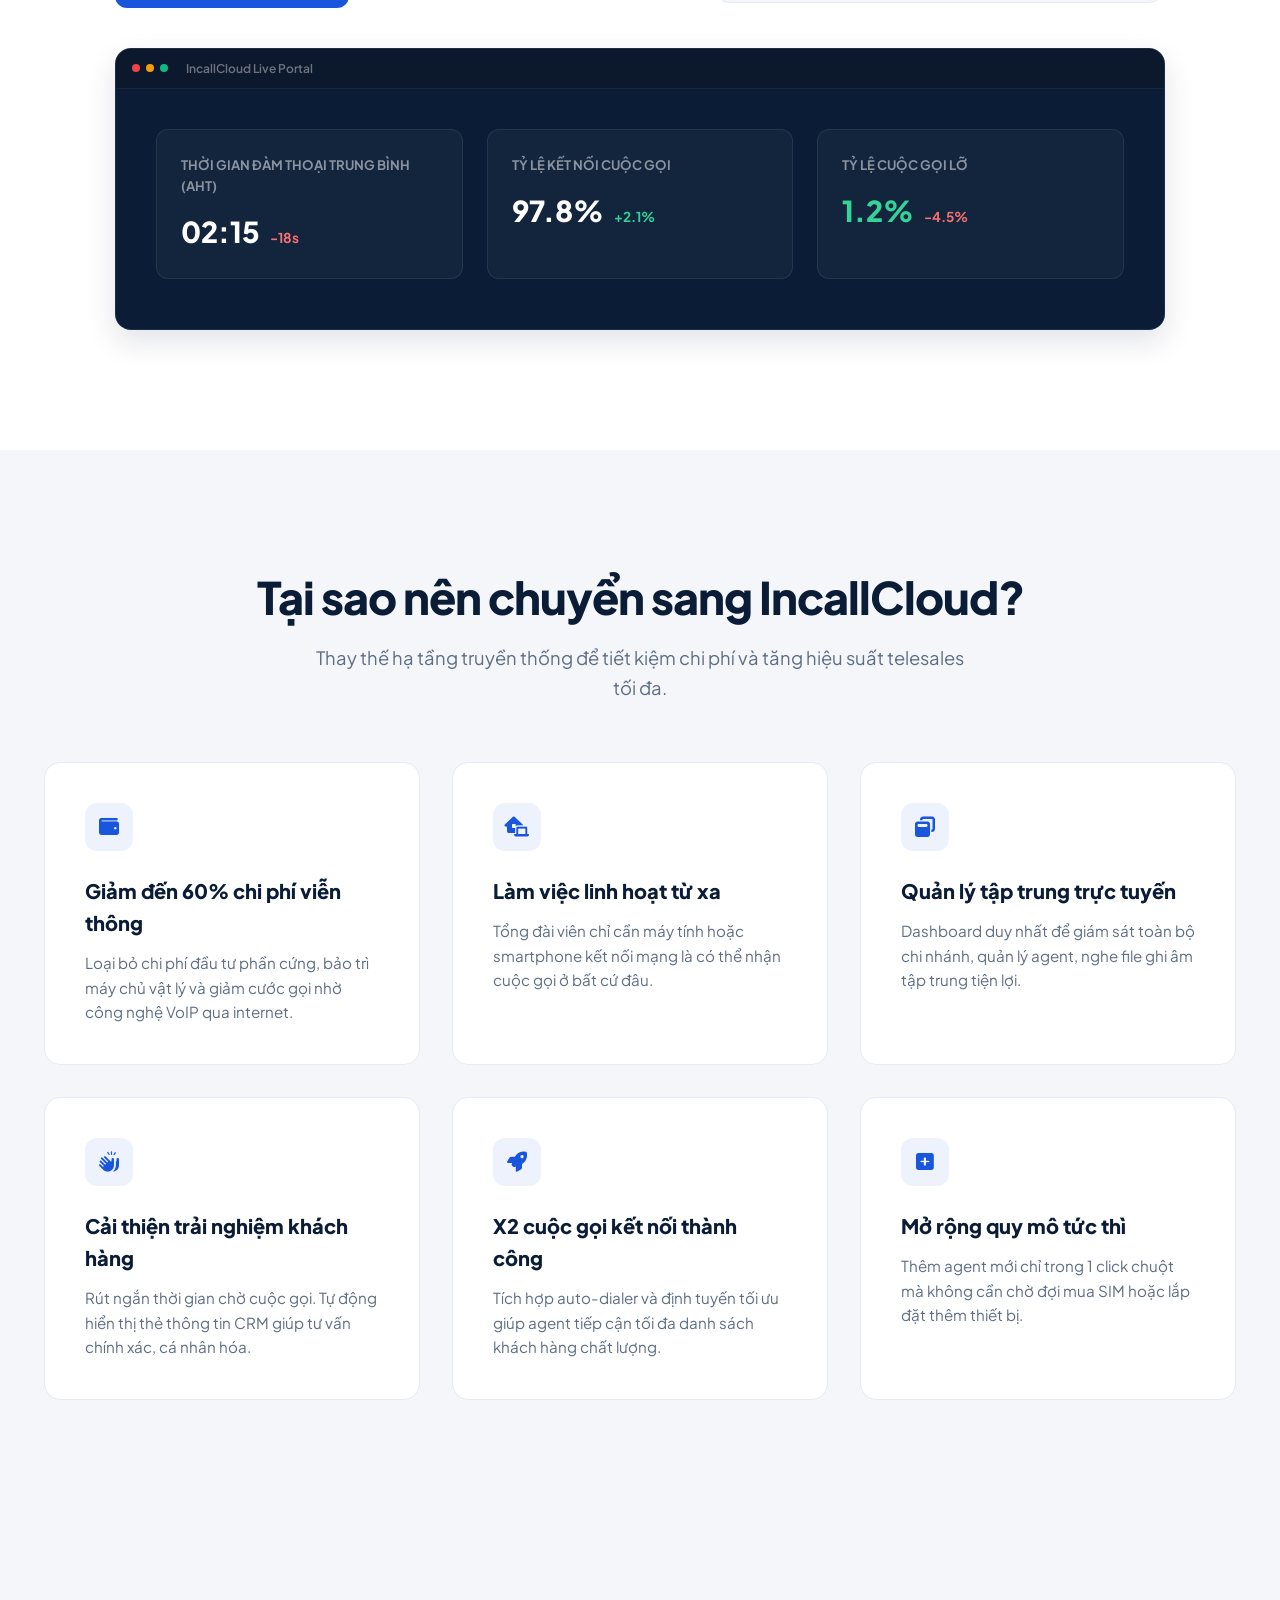
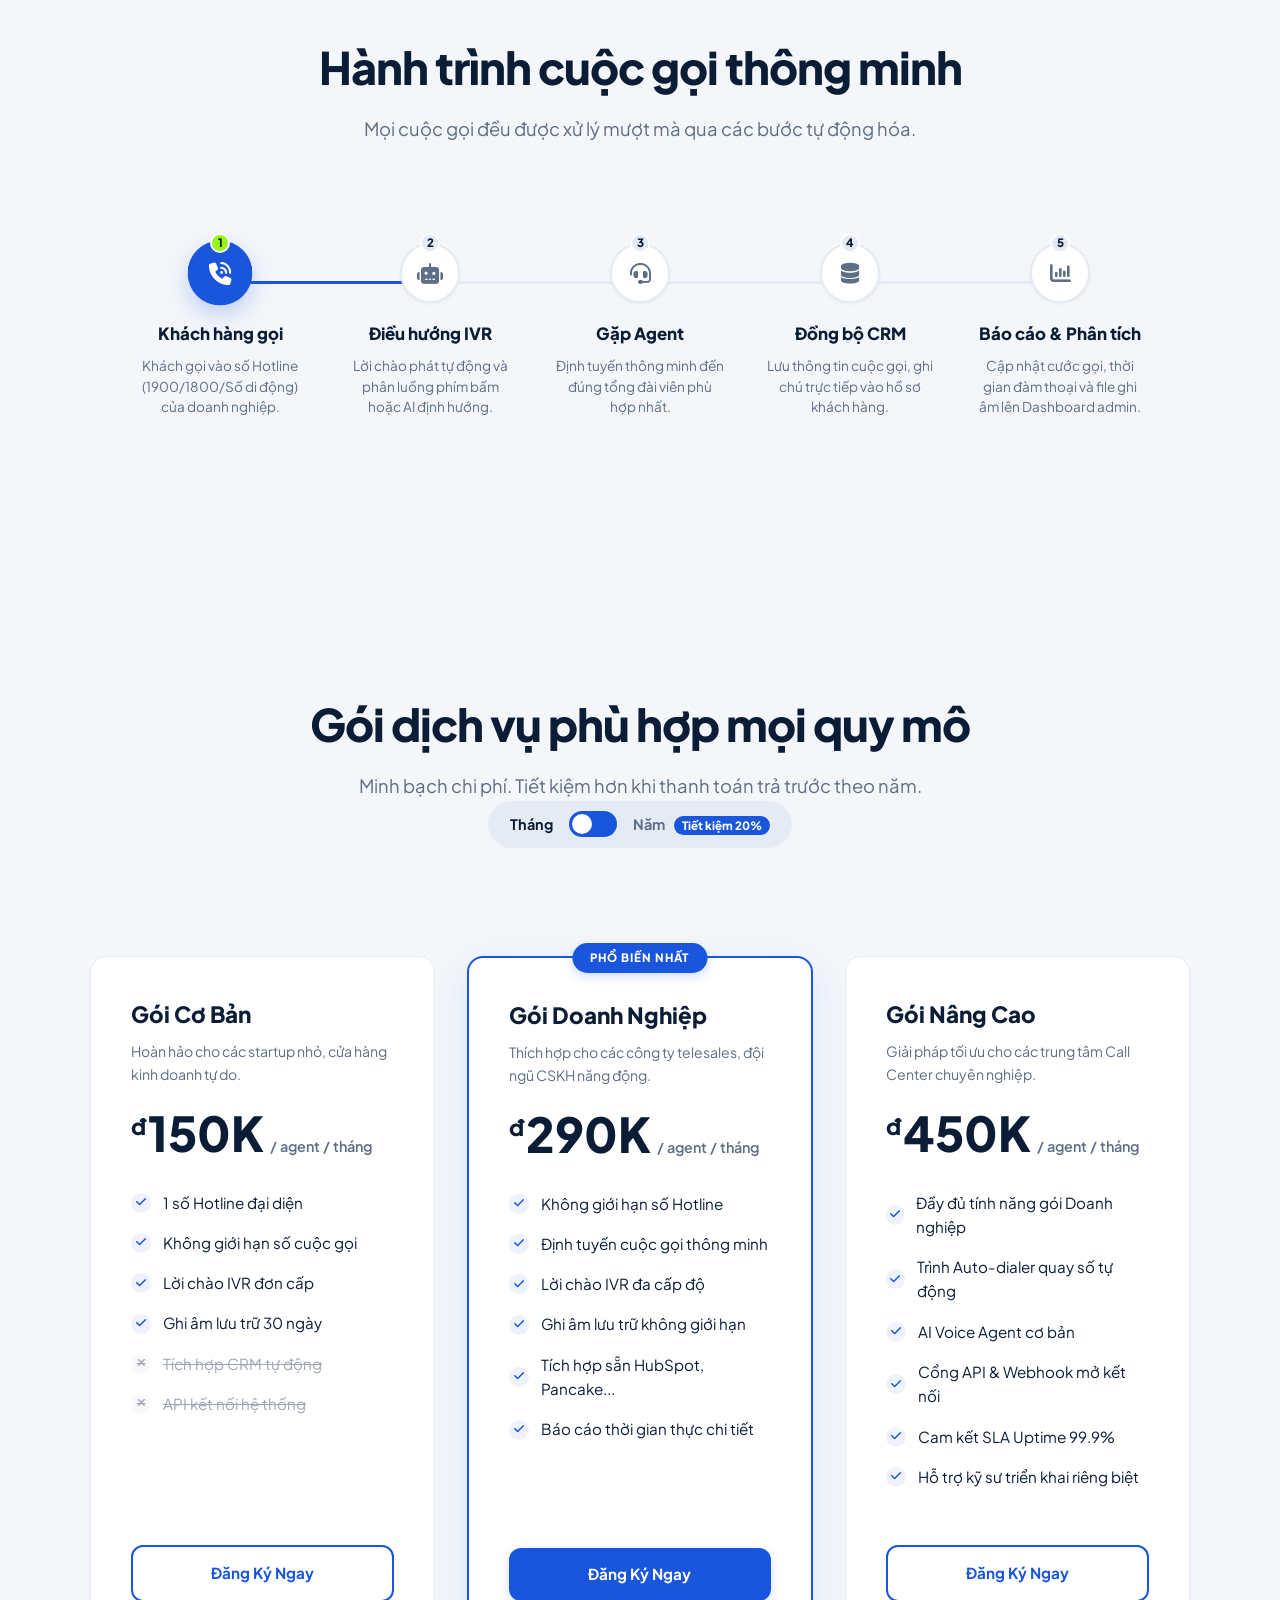
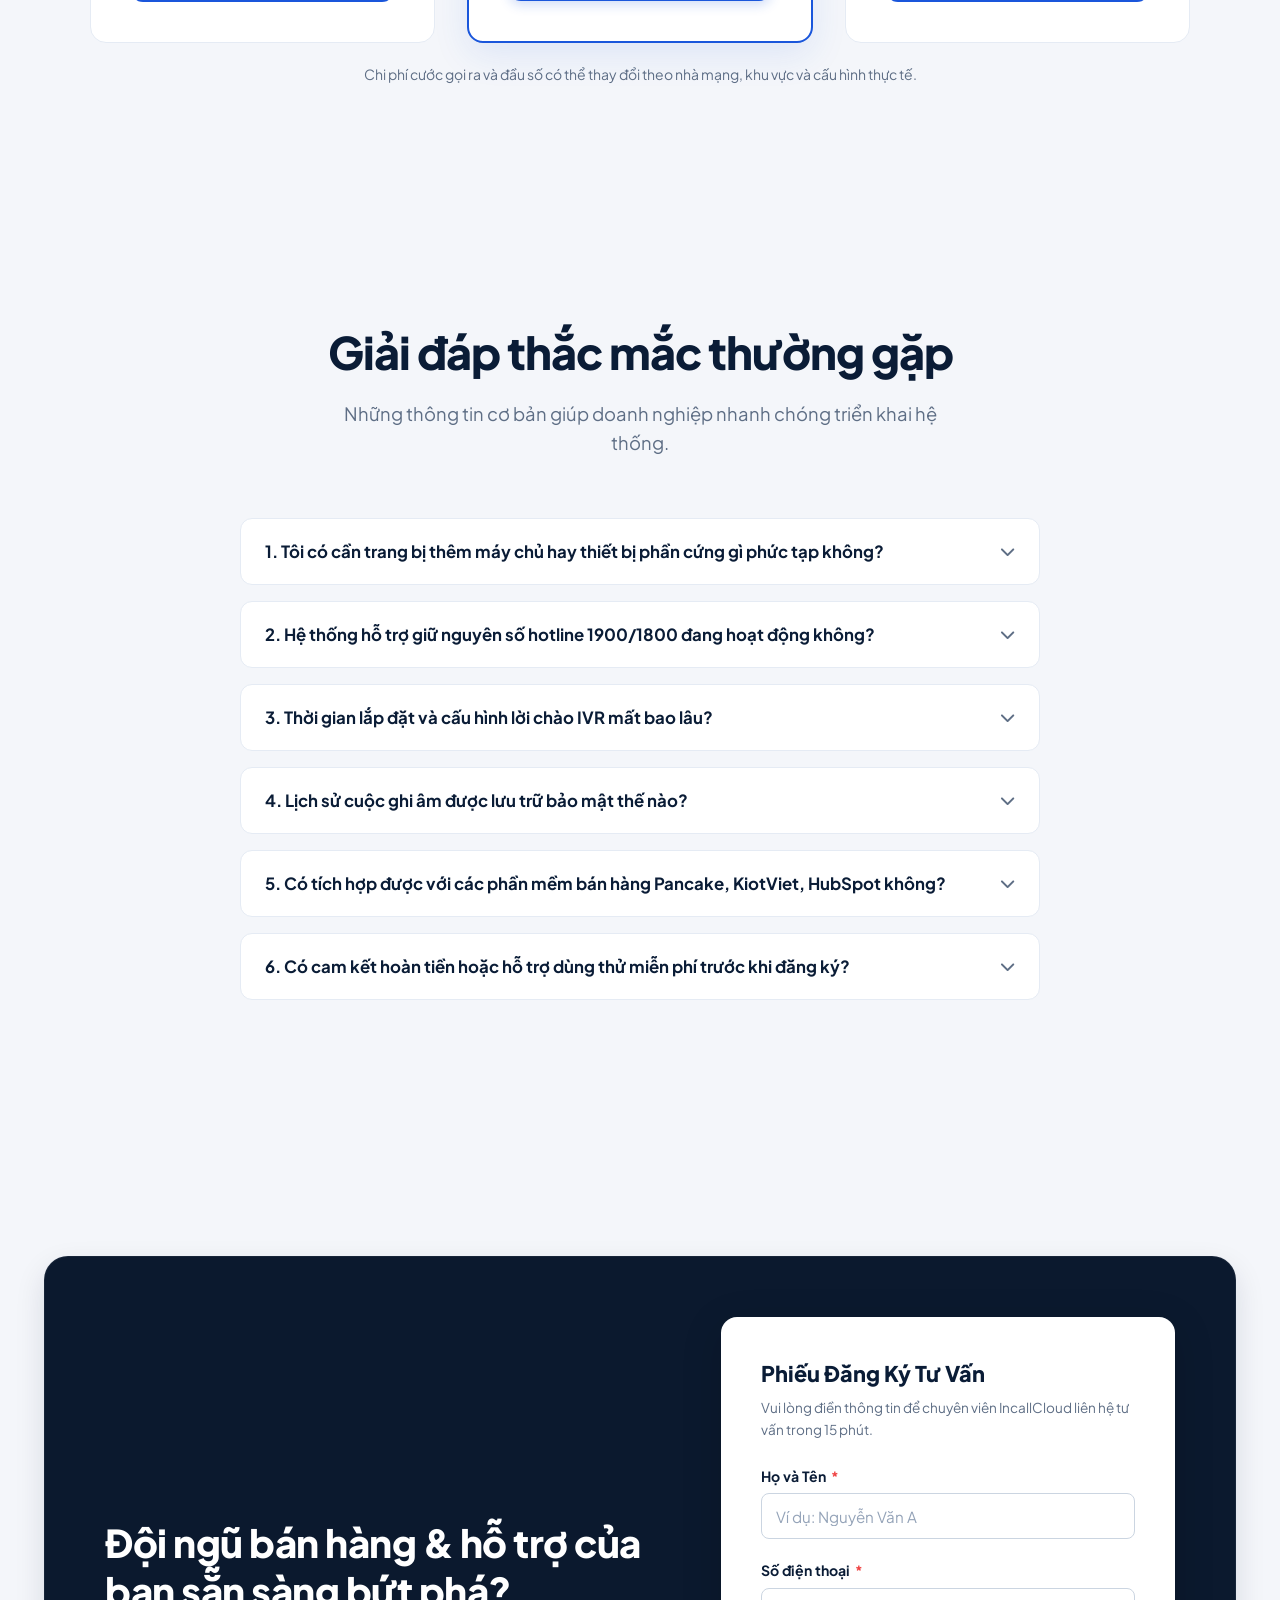
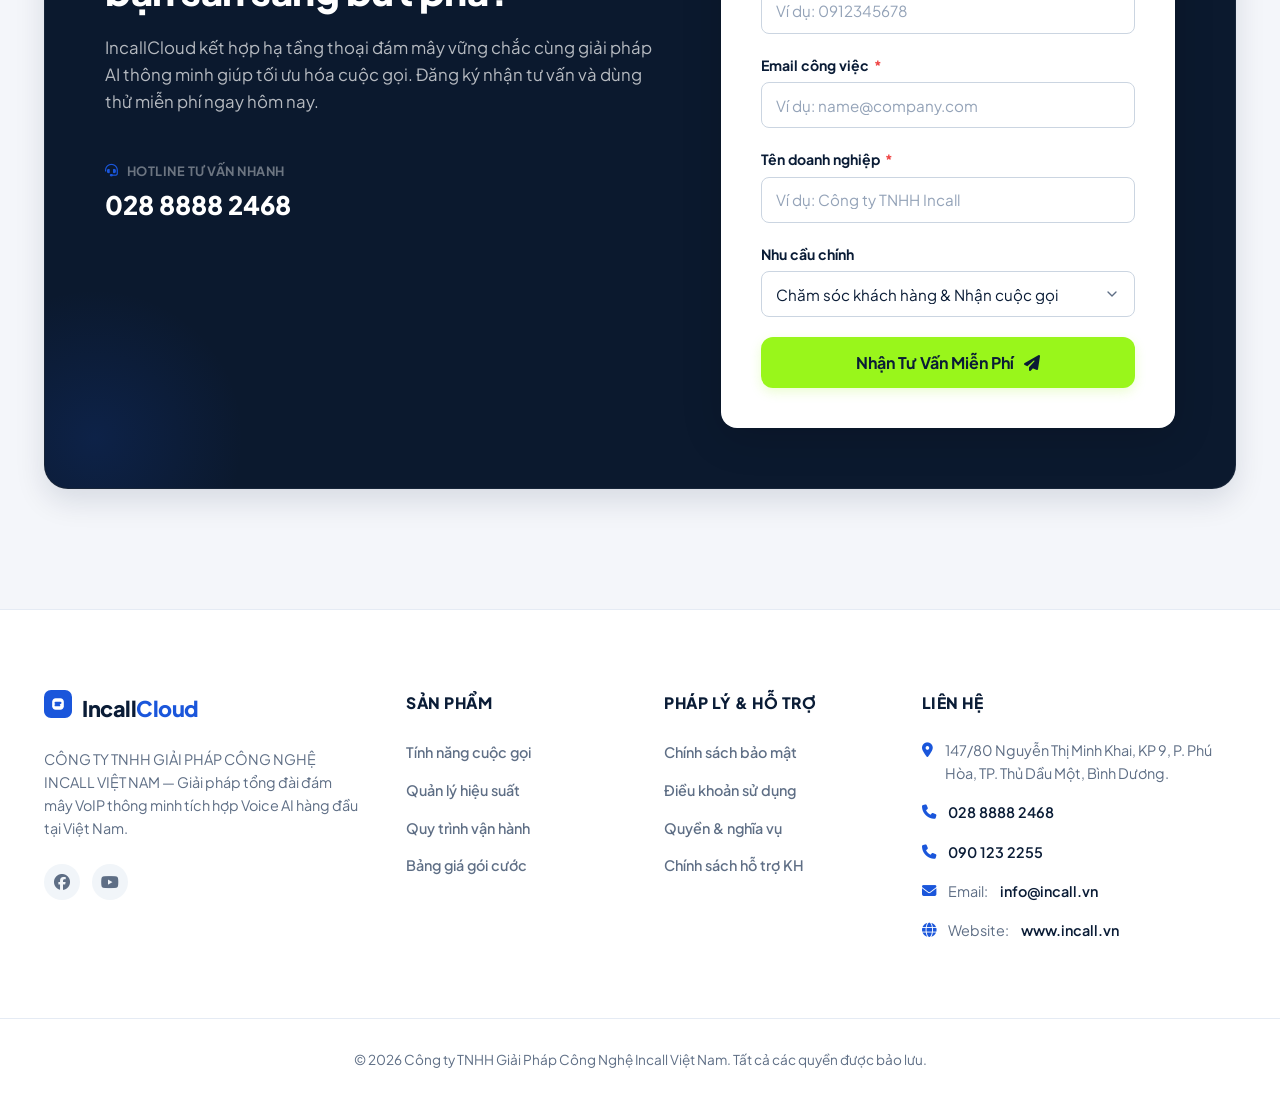
==== commit de342cfb: "update" ====
--- a/index.html
+++ b/index.html
@@ -182,7 +182,7 @@
                             <div class="meta-box">
                                 <h4>Hạ tầng bền bỉ tối đa:</h4>
                                 <ul class="meta-list">
-                                    <li><i class="fa-solid fa-check"></i> Kết nối 64+ tỉnh thành Việt Nam</li>
+                                    <li><i class="fa-solid fa-check"></i> Kết nối 28 tỉnh thành Việt Nam</li>
                                     <li><i class="fa-solid fa-check"></i> Uptime hoạt động cam kết 99.9%</li>
                                     <li><i class="fa-solid fa-check"></i> Kết nối đa nhà mạng song song</li>
                                     <li><i class="fa-solid fa-check"></i> Dự phòng máy chủ (Redundancy)</li>
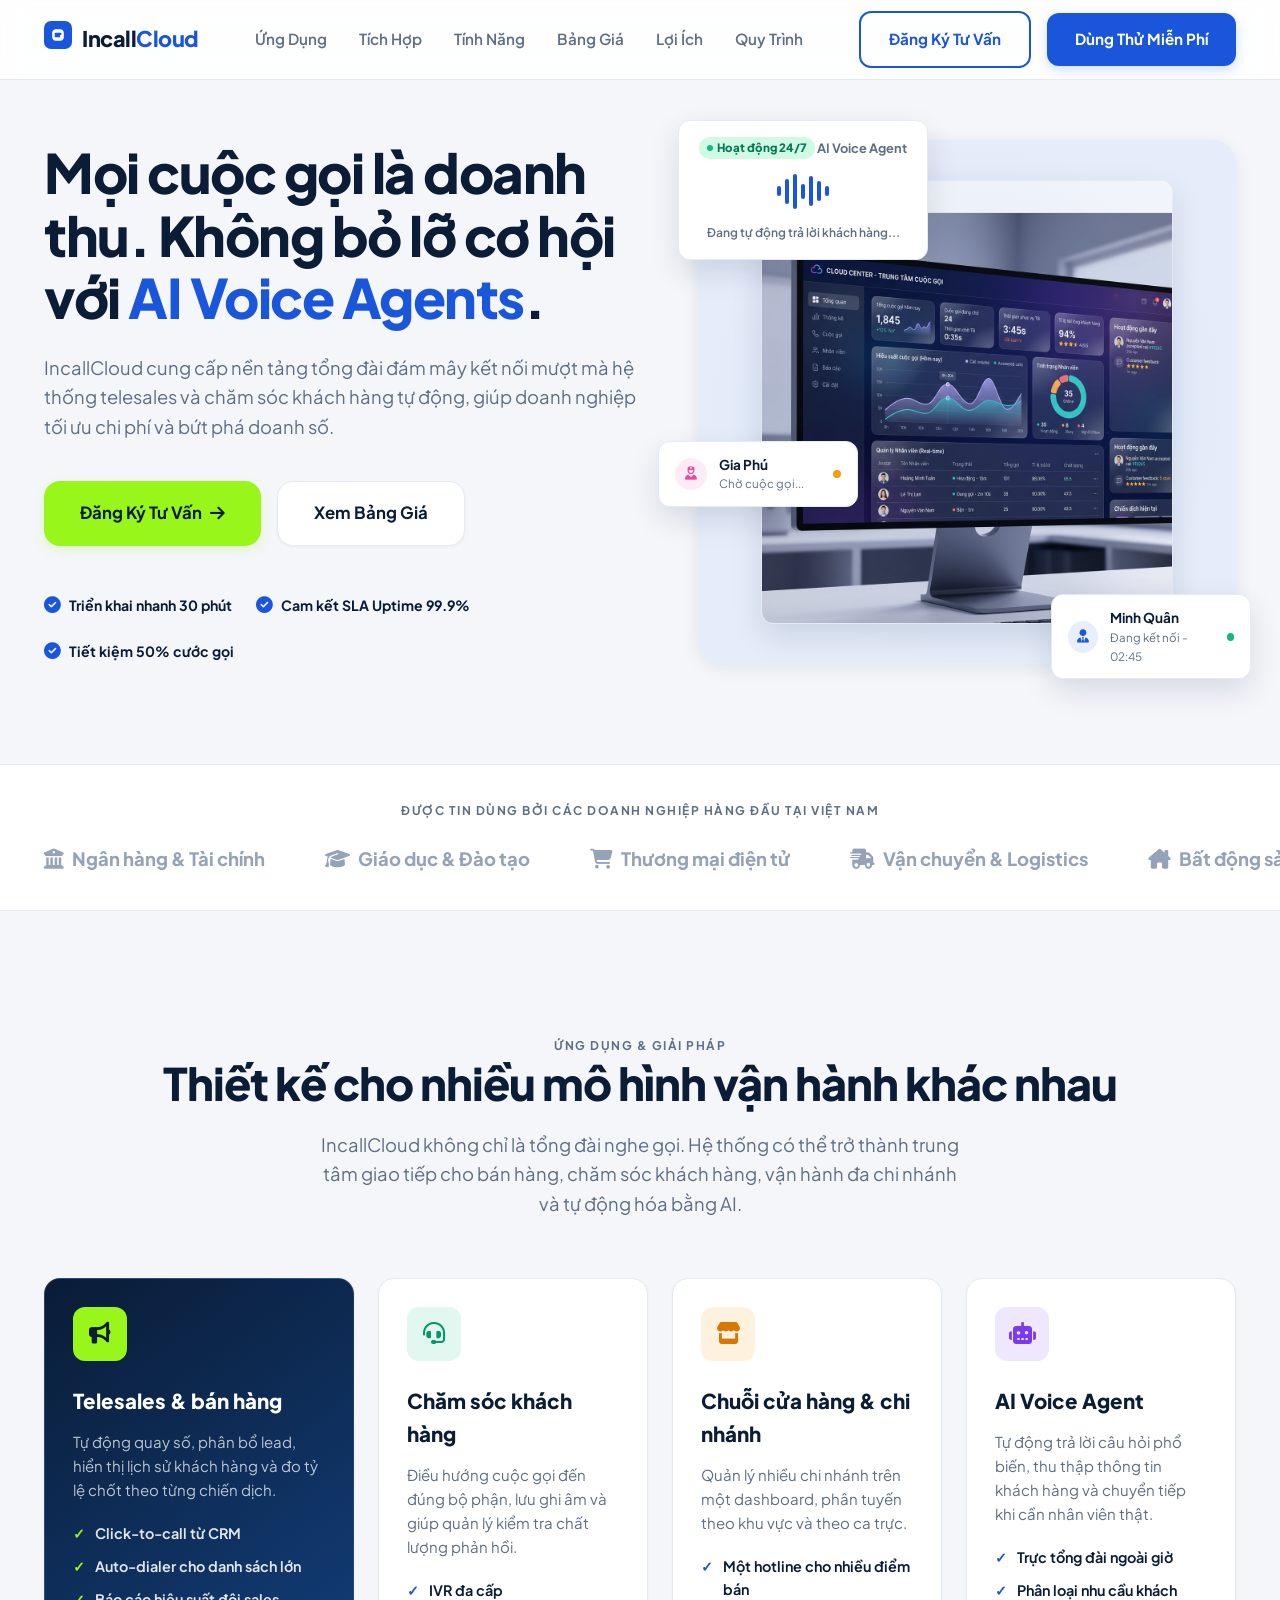
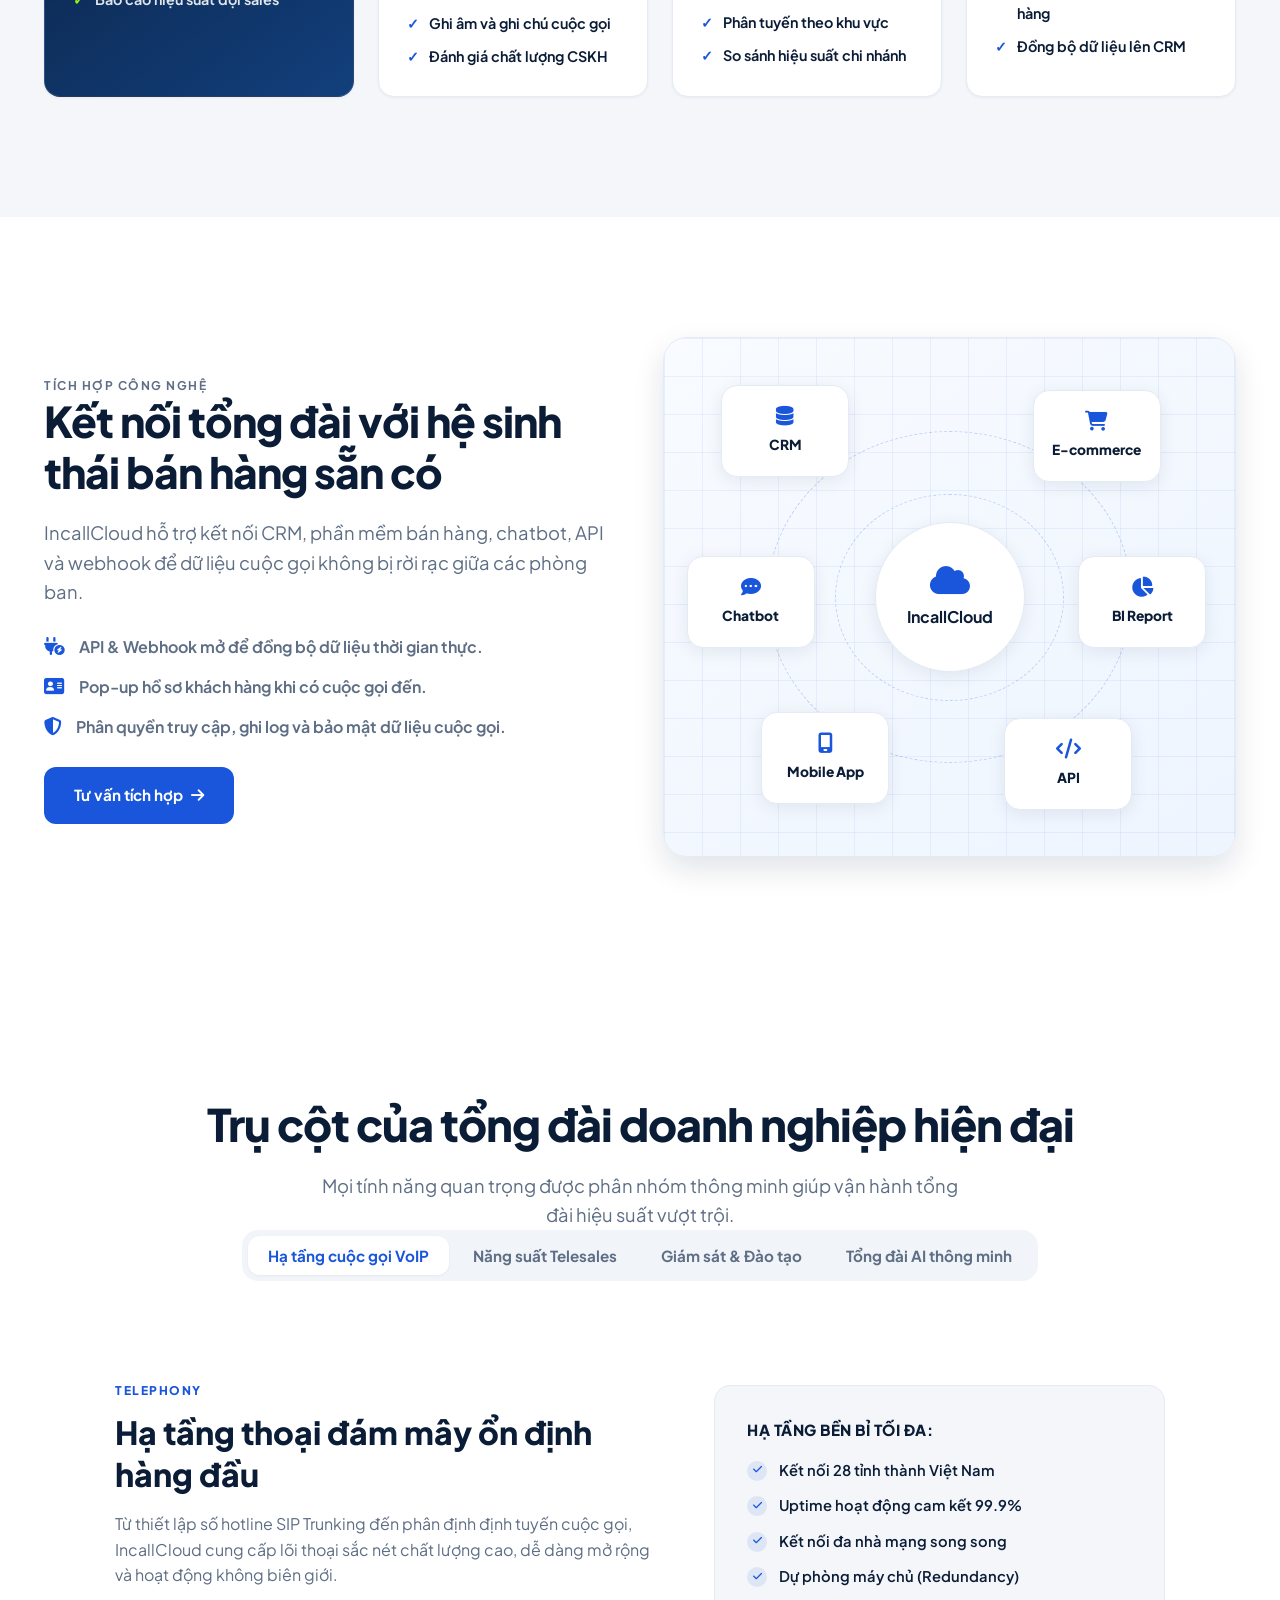
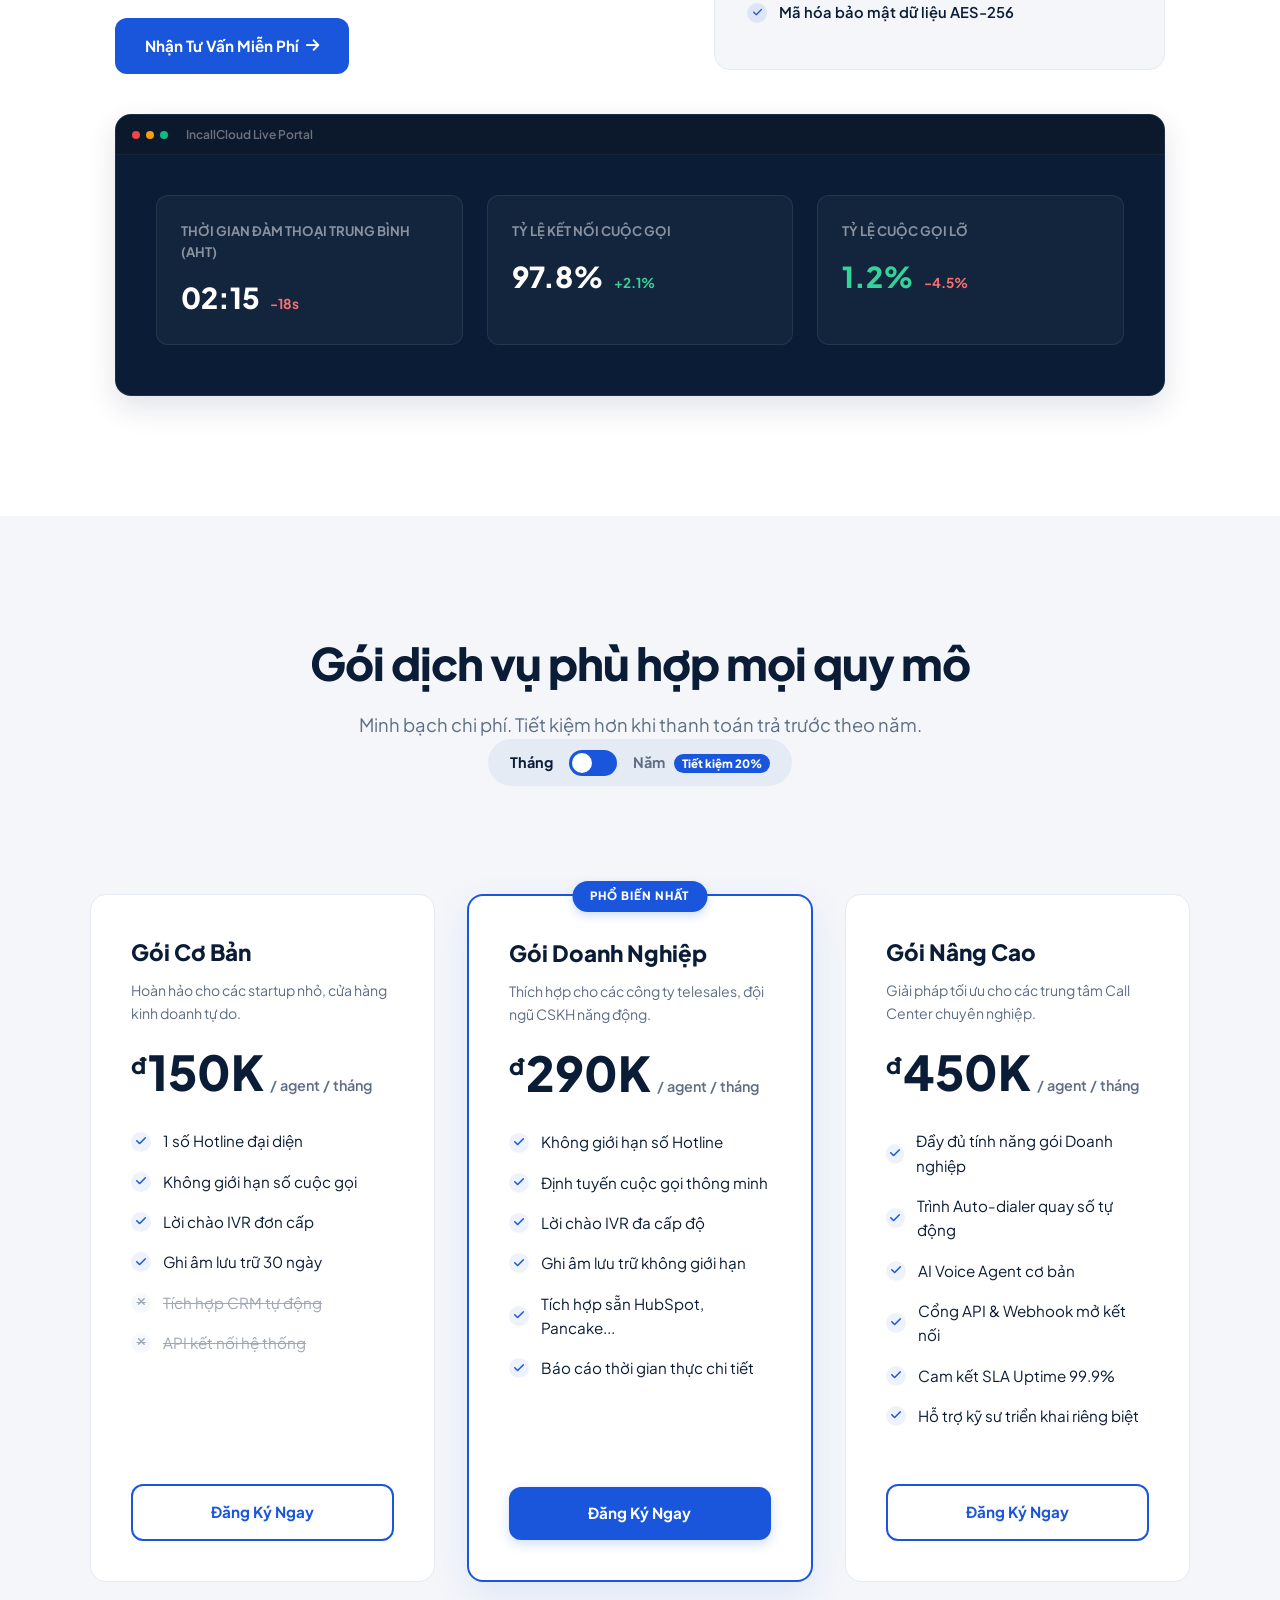
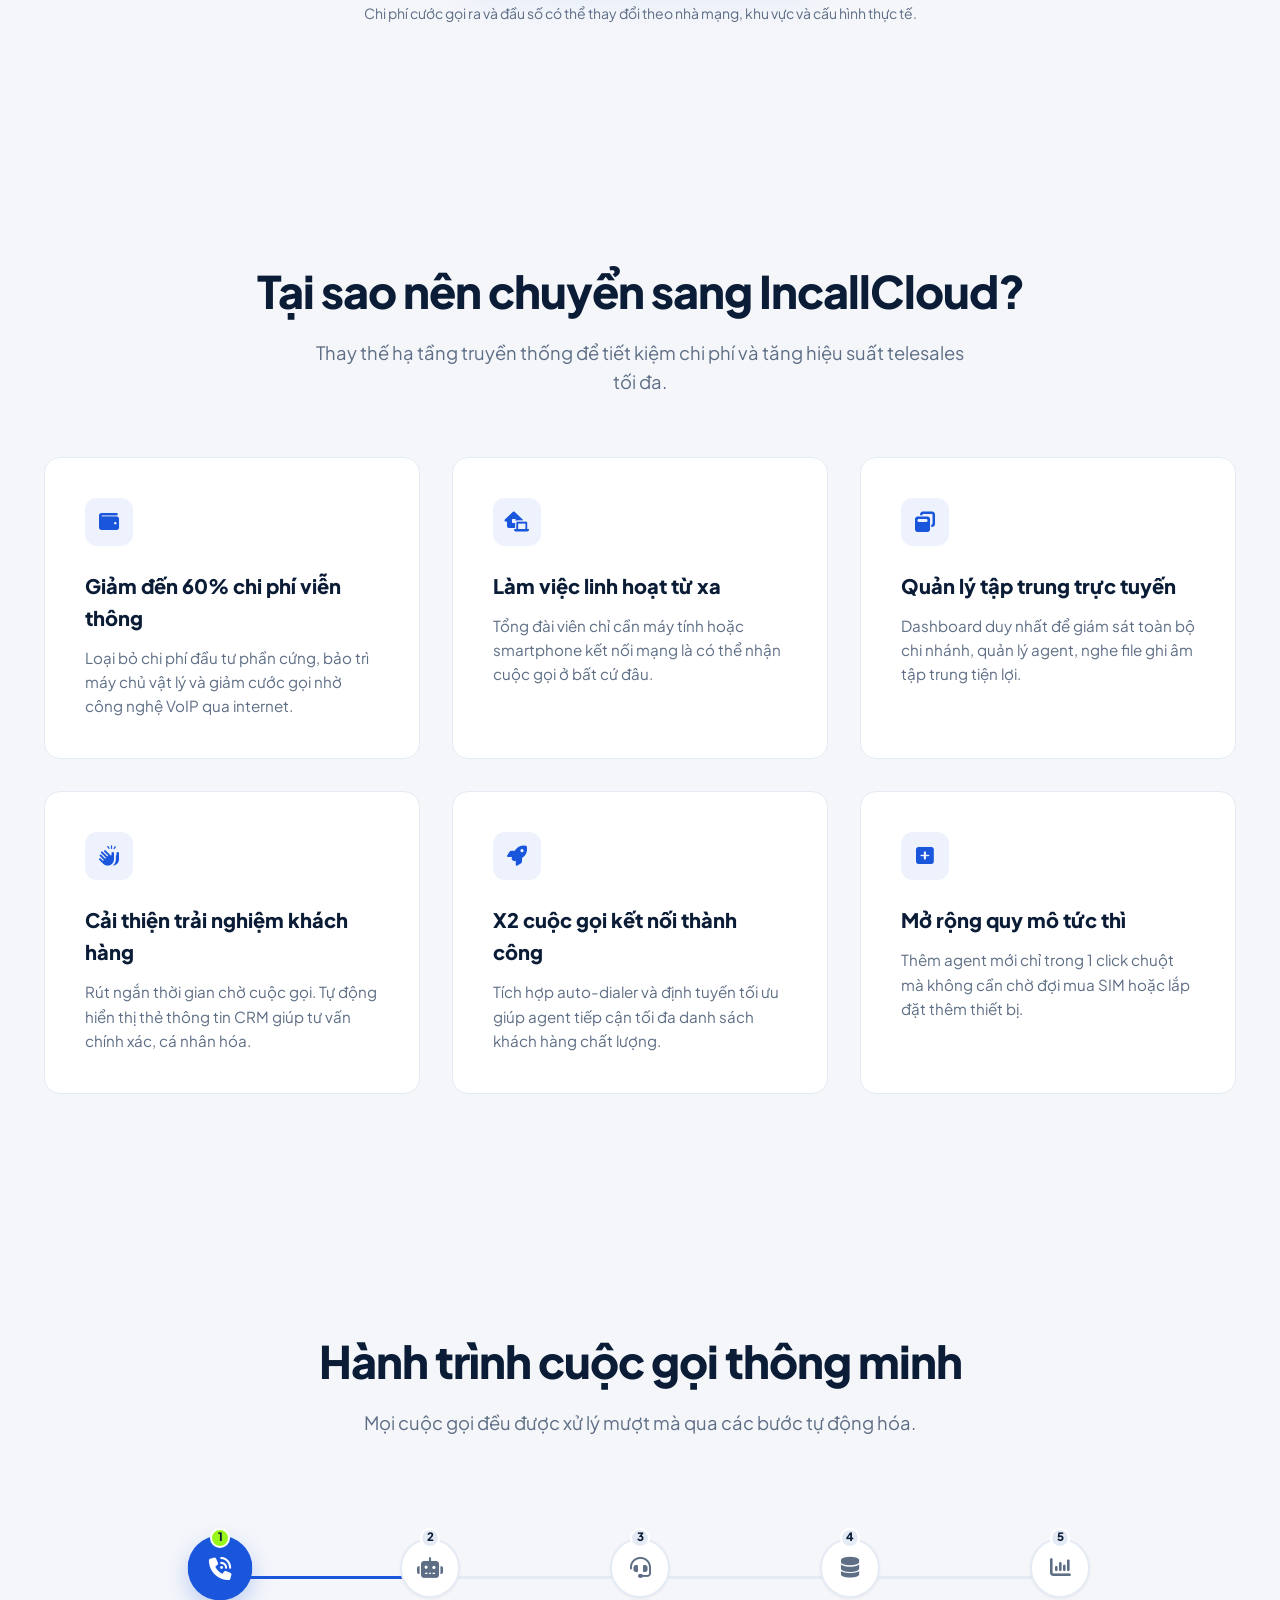
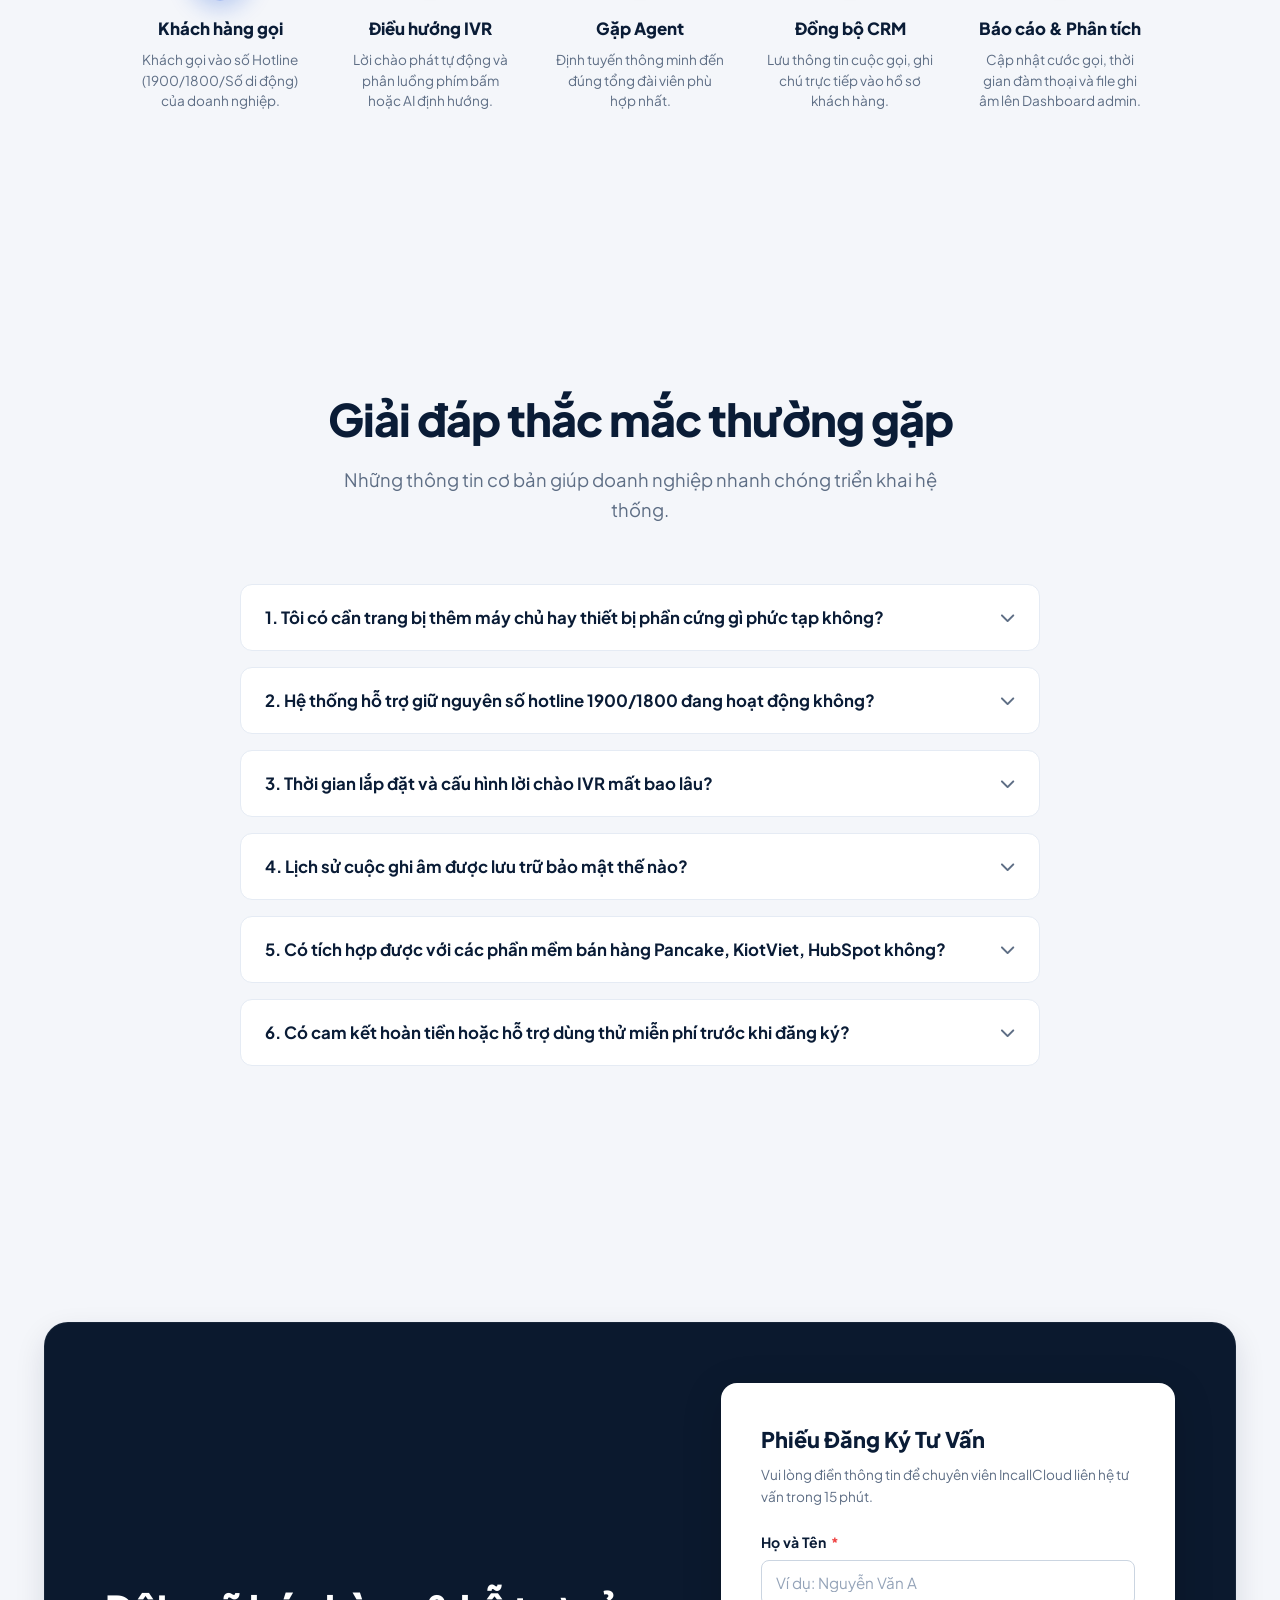
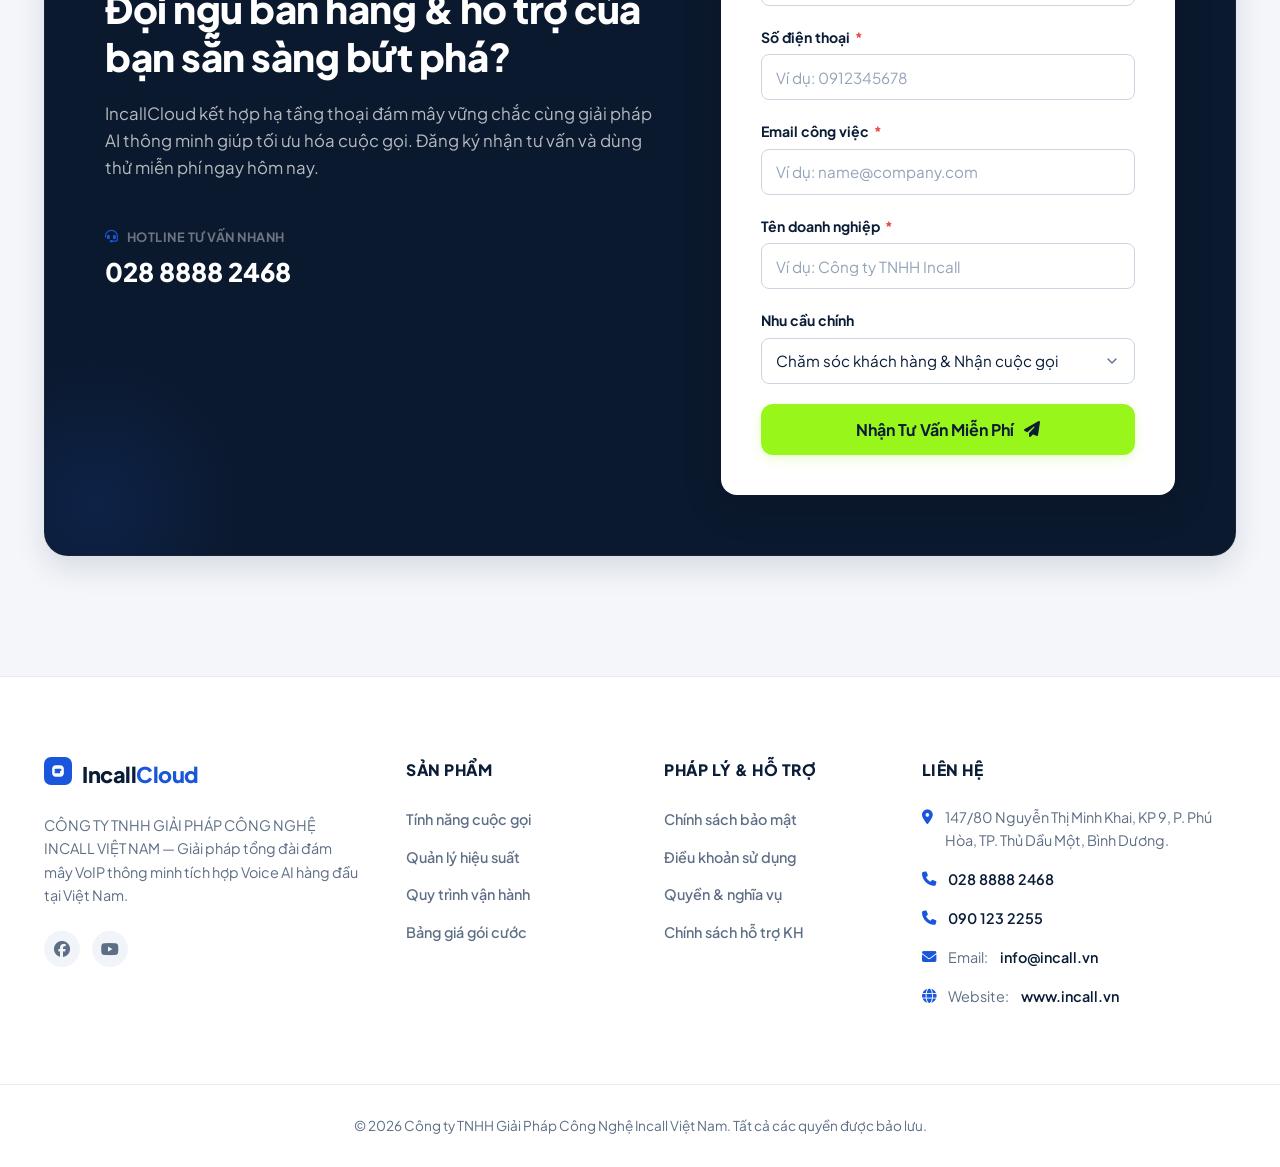
==== commit b46235d2: "updateeeeee" ====
--- a/index.html
+++ b/index.html
@@ -26,11 +26,12 @@
                 <span>Incall<span class="logo-accent">Cloud</span></span>
             </a>
             <nav class="nav-menu">
+                <a href="#use-cases" class="nav-link">Ứng Dụng</a>
+                <a href="#integrations" class="nav-link">Tích Hợp</a>
                 <a href="#features-tab" class="nav-link">Tính Năng</a>
+                <a href="#pricing" class="nav-link">Bảng Giá</a>
                 <a href="#benefits" class="nav-link">Lợi Ích</a>
                 <a href="#workflow" class="nav-link">Quy Trình</a>
-                <a href="#pricing" class="nav-link">Bảng Giá</a>
-                <a href="#faq" class="nav-link">FAQ</a>
             </nav>
             <div class="header-actions">
                 <a href="#register" class="btn btn-outline show-desktop">Đăng Ký Tư Vấn</a>
@@ -45,10 +46,12 @@
     </header>
     <div class="mobile-drawer">
         <nav class="mobile-nav">
+            <a href="#use-cases" class="mobile-link">Ứng Dụng</a>
+            <a href="#integrations" class="mobile-link">Tích Hợp</a>
             <a href="#features-tab" class="mobile-link">Tính Năng</a>
+            <a href="#pricing" class="mobile-link">Bảng Giá</a>
             <a href="#benefits" class="mobile-link">Lợi Ích</a>
             <a href="#workflow" class="mobile-link">Quy Trình</a>
-            <a href="#pricing" class="mobile-link">Bảng Giá</a>
             <a href="#faq" class="mobile-link">FAQ</a>
             <hr class="drawer-divider">
             <a href="#register" class="btn btn-primary w-full text-center">Đăng Ký Tư Vấn</a>
@@ -157,6 +160,96 @@
             </div>
         </div>
     </section>
+
+    <section id="use-cases" class="section-padding use-cases-section bg-light-gray">
+        <div class="container">
+            <div class="section-header text-center">
+                <span class="section-subtitle-small">ỨNG DỤNG & GIẢI PHÁP</span>
+                <h2 class="section-title">Thiết kế cho nhiều mô hình vận hành khác nhau</h2>
+                <p class="section-desc">IncallCloud không chỉ là tổng đài nghe gọi. Hệ thống có thể trở thành trung tâm giao tiếp cho bán hàng, chăm sóc khách hàng, vận hành đa chi nhánh và tự động hóa bằng AI.</p>
+            </div>
+            <div class="solution-showcase">
+                <article class="solution-card featured-solution">
+                    <div class="solution-icon"><i class="fa-solid fa-bullhorn"></i></div>
+                    <h3>Telesales & bán hàng</h3>
+                    <p>Tự động quay số, phân bổ lead, hiển thị lịch sử khách hàng và đo tỷ lệ chốt theo từng chiến dịch.</p>
+                    <ul>
+                        <li>Click-to-call từ CRM</li>
+                        <li>Auto-dialer cho danh sách lớn</li>
+                        <li>Báo cáo hiệu suất đội sales</li>
+                    </ul>
+                </article>
+                <article class="solution-card">
+                    <div class="solution-icon green"><i class="fa-solid fa-headset"></i></div>
+                    <h3>Chăm sóc khách hàng</h3>
+                    <p>Điều hướng cuộc gọi đến đúng bộ phận, lưu ghi âm và giúp quản lý kiểm tra chất lượng phản hồi.</p>
+                    <ul>
+                        <li>IVR đa cấp</li>
+                        <li>Ghi âm và ghi chú cuộc gọi</li>
+                        <li>Đánh giá chất lượng CSKH</li>
+                    </ul>
+                </article>
+                <article class="solution-card">
+                    <div class="solution-icon orange"><i class="fa-solid fa-store"></i></div>
+                    <h3>Chuỗi cửa hàng & chi nhánh</h3>
+                    <p>Quản lý nhiều chi nhánh trên một dashboard, phân tuyến theo khu vực và theo ca trực.</p>
+                    <ul>
+                        <li>Một hotline cho nhiều điểm bán</li>
+                        <li>Phân tuyến theo khu vực</li>
+                        <li>So sánh hiệu suất chi nhánh</li>
+                    </ul>
+                </article>
+                <article class="solution-card">
+                    <div class="solution-icon purple"><i class="fa-solid fa-robot"></i></div>
+                    <h3>AI Voice Agent</h3>
+                    <p>Tự động trả lời câu hỏi phổ biến, thu thập thông tin khách hàng và chuyển tiếp khi cần nhân viên thật.</p>
+                    <ul>
+                        <li>Trực tổng đài ngoài giờ</li>
+                        <li>Phân loại nhu cầu khách hàng</li>
+                        <li>Đồng bộ dữ liệu lên CRM</li>
+                    </ul>
+                </article>
+            </div>
+        </div>
+    </section>
+
+    <section id="integrations" class="section-padding integrations-section">
+        <div class="container integrations-grid">
+            <div class="integrations-copy">
+                <span class="section-subtitle-small">TÍCH HỢP CÔNG NGHỆ</span>
+                <h2 class="section-title">Kết nối tổng đài với hệ sinh thái bán hàng sẵn có</h2>
+                <p class="section-desc">IncallCloud hỗ trợ kết nối CRM, phần mềm bán hàng, chatbot, API và webhook để dữ liệu cuộc gọi không bị rời rạc giữa các phòng ban.</p>
+                <div class="integration-points">
+                    <div>
+                        <i class="fa-solid fa-plug-circle-bolt"></i>
+                        <span>API & Webhook mở để đồng bộ dữ liệu thời gian thực.</span>
+                    </div>
+                    <div>
+                        <i class="fa-solid fa-address-card"></i>
+                        <span>Pop-up hồ sơ khách hàng khi có cuộc gọi đến.</span>
+                    </div>
+                    <div>
+                        <i class="fa-solid fa-shield-halved"></i>
+                        <span>Phân quyền truy cập, ghi log và bảo mật dữ liệu cuộc gọi.</span>
+                    </div>
+                </div>
+                <a href="#register" class="btn btn-blue">Tư vấn tích hợp <i class="fa-solid fa-arrow-right icon-right"></i></a>
+            </div>
+            <div class="integration-map">
+                <div class="integration-core">
+                    <i class="fa-solid fa-cloud"></i>
+                    <strong>IncallCloud</strong>
+                </div>
+                <div class="integration-node node-1"><i class="fa-solid fa-database"></i><span>CRM</span></div>
+                <div class="integration-node node-2"><i class="fa-solid fa-cart-shopping"></i><span>E-commerce</span></div>
+                <div class="integration-node node-3"><i class="fa-solid fa-comment-dots"></i><span>Chatbot</span></div>
+                <div class="integration-node node-4"><i class="fa-solid fa-chart-pie"></i><span>BI Report</span></div>
+                <div class="integration-node node-5"><i class="fa-solid fa-mobile-screen"></i><span>Mobile App</span></div>
+                <div class="integration-node node-6"><i class="fa-solid fa-code"></i><span>API</span></div>
+            </div>
+        </div>
+    </section>
+
     <section id="features-tab" class="section-padding tab-section">
         <div class="container">
             <div class="section-header text-center">
@@ -327,87 +420,6 @@
             </div>
         </div>
     </section>
-    <section id="benefits" class="section-padding bg-light-gray">
-        <div class="container">
-            <div class="section-header text-center">
-                <h2 class="section-title">Tại sao nên chuyển sang IncallCloud?</h2>
-                <p class="section-desc">Thay thế hạ tầng truyền thống để tiết kiệm chi phí và tăng hiệu suất telesales tối đa.</p>
-            </div>
-            <div class="grid grid-3">
-                <div class="benefit-card">
-                    <div class="benefit-icon"><i class="fa-solid fa-wallet"></i></div>
-                    <h3 class="benefit-title">Giảm đến 60% chi phí viễn thông</h3>
-                    <p class="benefit-desc">Loại bỏ chi phí đầu tư phần cứng, bảo trì máy chủ vật lý và giảm cước gọi nhờ công nghệ VoIP qua internet.</p>
-                </div>
-                <div class="benefit-card">
-                    <div class="benefit-icon"><i class="fa-solid fa-laptop-house"></i></div>
-                    <h3 class="benefit-title">Làm việc linh hoạt từ xa</h3>
-                    <p class="benefit-desc">Tổng đài viên chỉ cần máy tính hoặc smartphone kết nối mạng là có thể nhận cuộc gọi ở bất cứ đâu.</p>
-                </div>
-                <div class="benefit-icon-card benefit-card">
-                    <div class="benefit-icon"><i class="fa-solid fa-window-restore"></i></div>
-                    <h3 class="benefit-title">Quản lý tập trung trực tuyến</h3>
-                    <p class="benefit-desc">Dashboard duy nhất để giám sát toàn bộ chi nhánh, quản lý agent, nghe file ghi âm tập trung tiện lợi.</p>
-                </div>
-                <div class="benefit-card">
-                    <div class="benefit-icon"><i class="fa-solid fa-hands-clapping"></i></div>
-                    <h3 class="benefit-title">Cải thiện trải nghiệm khách hàng</h3>
-                    <p class="benefit-desc">Rút ngắn thời gian chờ cuộc gọi. Tự động hiển thị thẻ thông tin CRM giúp tư vấn chính xác, cá nhân hóa.</p>
-                </div>
-                <div class="benefit-card">
-                    <div class="benefit-icon"><i class="fa-solid fa-rocket"></i></div>
-                    <h3 class="benefit-title">X2 cuộc gọi kết nối thành công</h3>
-                    <p class="benefit-desc">Tích hợp auto-dialer và định tuyến tối ưu giúp agent tiếp cận tối đa danh sách khách hàng chất lượng.</p>
-                </div>
-                <div class="benefit-card">
-                    <div class="benefit-icon"><i class="fa-solid fa-square-plus"></i></div>
-                    <h3 class="benefit-title">Mở rộng quy mô tức thì</h3>
-                    <p class="benefit-desc">Thêm agent mới chỉ trong 1 click chuột mà không cần chờ đợi mua SIM hoặc lắp đặt thêm thiết bị.</p>
-                </div>
-            </div>
-        </div>
-    </section>
-    <section id="workflow" class="section-padding">
-        <div class="container">
-            <div class="section-header text-center">
-                <h2 class="section-title">Hành trình cuộc gọi thông minh</h2>
-                <p class="section-desc">Mọi cuộc gọi đều được xử lý mượt mà qua các bước tự động hóa.</p>
-            </div>
-            <div class="workflow-container">
-                <div class="workflow-line"></div>
-                <div class="workflow-step active" data-step="1">
-                    <div class="step-badge">1</div>
-                    <div class="step-icon"><i class="fa-solid fa-phone-volume"></i></div>
-                    <h4 class="step-title">Khách hàng gọi</h4>
-                    <p class="step-desc">Khách gọi vào số Hotline (1900/1800/Số di động) của doanh nghiệp.</p>
-                </div>
-                <div class="workflow-step" data-step="2">
-                    <div class="step-badge">2</div>
-                    <div class="step-icon"><i class="fa-solid fa-robot"></i></div>
-                    <h4 class="step-title">Điều hướng IVR</h4>
-                    <p class="step-desc">Lời chào phát tự động và phân luồng phím bấm hoặc AI định hướng.</p>
-                </div>
-                <div class="workflow-step" data-step="3">
-                    <div class="step-badge">3</div>
-                    <div class="step-icon"><i class="fa-solid fa-headset"></i></div>
-                    <h4 class="step-title">Gặp Agent</h4>
-                    <p class="step-desc">Định tuyến thông minh đến đúng tổng đài viên phù hợp nhất.</p>
-                </div>
-                <div class="workflow-step" data-step="4">
-                    <div class="step-badge">4</div>
-                    <div class="step-icon"><i class="fa-solid fa-database"></i></div>
-                    <h4 class="step-title">Đồng bộ CRM</h4>
-                    <p class="step-desc">Lưu thông tin cuộc gọi, ghi chú trực tiếp vào hồ sơ khách hàng.</p>
-                </div>
-                <div class="workflow-step" data-step="5">
-                    <div class="step-badge">5</div>
-                    <div class="step-icon"><i class="fa-solid fa-chart-column"></i></div>
-                    <h4 class="step-title">Báo cáo & Phân tích</h4>
-                    <p class="step-desc">Cập nhật cước gọi, thời gian đàm thoại và file ghi âm lên Dashboard admin.</p>
-                </div>
-            </div>
-        </div>
-    </section>
     <section id="pricing" class="section-padding bg-light-gray">
         <div class="container">
             <div class="section-header text-center">
@@ -492,6 +504,87 @@
         </div>
     </section>
 
+    <section id="benefits" class="section-padding bg-light-gray">
+        <div class="container">
+            <div class="section-header text-center">
+                <h2 class="section-title">Tại sao nên chuyển sang IncallCloud?</h2>
+                <p class="section-desc">Thay thế hạ tầng truyền thống để tiết kiệm chi phí và tăng hiệu suất telesales tối đa.</p>
+            </div>
+            <div class="grid grid-3">
+                <div class="benefit-card">
+                    <div class="benefit-icon"><i class="fa-solid fa-wallet"></i></div>
+                    <h3 class="benefit-title">Giảm đến 60% chi phí viễn thông</h3>
+                    <p class="benefit-desc">Loại bỏ chi phí đầu tư phần cứng, bảo trì máy chủ vật lý và giảm cước gọi nhờ công nghệ VoIP qua internet.</p>
+                </div>
+                <div class="benefit-card">
+                    <div class="benefit-icon"><i class="fa-solid fa-laptop-house"></i></div>
+                    <h3 class="benefit-title">Làm việc linh hoạt từ xa</h3>
+                    <p class="benefit-desc">Tổng đài viên chỉ cần máy tính hoặc smartphone kết nối mạng là có thể nhận cuộc gọi ở bất cứ đâu.</p>
+                </div>
+                <div class="benefit-icon-card benefit-card">
+                    <div class="benefit-icon"><i class="fa-solid fa-window-restore"></i></div>
+                    <h3 class="benefit-title">Quản lý tập trung trực tuyến</h3>
+                    <p class="benefit-desc">Dashboard duy nhất để giám sát toàn bộ chi nhánh, quản lý agent, nghe file ghi âm tập trung tiện lợi.</p>
+                </div>
+                <div class="benefit-card">
+                    <div class="benefit-icon"><i class="fa-solid fa-hands-clapping"></i></div>
+                    <h3 class="benefit-title">Cải thiện trải nghiệm khách hàng</h3>
+                    <p class="benefit-desc">Rút ngắn thời gian chờ cuộc gọi. Tự động hiển thị thẻ thông tin CRM giúp tư vấn chính xác, cá nhân hóa.</p>
+                </div>
+                <div class="benefit-card">
+                    <div class="benefit-icon"><i class="fa-solid fa-rocket"></i></div>
+                    <h3 class="benefit-title">X2 cuộc gọi kết nối thành công</h3>
+                    <p class="benefit-desc">Tích hợp auto-dialer và định tuyến tối ưu giúp agent tiếp cận tối đa danh sách khách hàng chất lượng.</p>
+                </div>
+                <div class="benefit-card">
+                    <div class="benefit-icon"><i class="fa-solid fa-square-plus"></i></div>
+                    <h3 class="benefit-title">Mở rộng quy mô tức thì</h3>
+                    <p class="benefit-desc">Thêm agent mới chỉ trong 1 click chuột mà không cần chờ đợi mua SIM hoặc lắp đặt thêm thiết bị.</p>
+                </div>
+            </div>
+        </div>
+    </section>
+    <section id="workflow" class="section-padding">
+        <div class="container">
+            <div class="section-header text-center">
+                <h2 class="section-title">Hành trình cuộc gọi thông minh</h2>
+                <p class="section-desc">Mọi cuộc gọi đều được xử lý mượt mà qua các bước tự động hóa.</p>
+            </div>
+            <div class="workflow-container">
+                <div class="workflow-line"></div>
+                <div class="workflow-step active" data-step="1">
+                    <div class="step-badge">1</div>
+                    <div class="step-icon"><i class="fa-solid fa-phone-volume"></i></div>
+                    <h4 class="step-title">Khách hàng gọi</h4>
+                    <p class="step-desc">Khách gọi vào số Hotline (1900/1800/Số di động) của doanh nghiệp.</p>
+                </div>
+                <div class="workflow-step" data-step="2">
+                    <div class="step-badge">2</div>
+                    <div class="step-icon"><i class="fa-solid fa-robot"></i></div>
+                    <h4 class="step-title">Điều hướng IVR</h4>
+                    <p class="step-desc">Lời chào phát tự động và phân luồng phím bấm hoặc AI định hướng.</p>
+                </div>
+                <div class="workflow-step" data-step="3">
+                    <div class="step-badge">3</div>
+                    <div class="step-icon"><i class="fa-solid fa-headset"></i></div>
+                    <h4 class="step-title">Gặp Agent</h4>
+                    <p class="step-desc">Định tuyến thông minh đến đúng tổng đài viên phù hợp nhất.</p>
+                </div>
+                <div class="workflow-step" data-step="4">
+                    <div class="step-badge">4</div>
+                    <div class="step-icon"><i class="fa-solid fa-database"></i></div>
+                    <h4 class="step-title">Đồng bộ CRM</h4>
+                    <p class="step-desc">Lưu thông tin cuộc gọi, ghi chú trực tiếp vào hồ sơ khách hàng.</p>
+                </div>
+                <div class="workflow-step" data-step="5">
+                    <div class="step-badge">5</div>
+                    <div class="step-icon"><i class="fa-solid fa-chart-column"></i></div>
+                    <h4 class="step-title">Báo cáo & Phân tích</h4>
+                    <p class="step-desc">Cập nhật cước gọi, thời gian đàm thoại và file ghi âm lên Dashboard admin.</p>
+                </div>
+            </div>
+        </div>
+    </section>
     <section id="faq" class="section-padding">
         <div class="container">
             <div class="section-header text-center">
@@ -672,4 +765,4 @@
 
     <script src="script.js"></script>
 </body>
-</html>+</html>
--- a/style.css
+++ b/style.css
@@ -748,6 +748,220 @@
 .pricing-features li.unsupported i { background-color: #f1f5f9; color: var(--text-muted); }
 .pricing-note { margin-top: 20px; color: var(--text-muted); text-align: center; font-size: 14px; }
 
+.solution-showcase {
+    display: grid;
+    grid-template-columns: 1.15fr repeat(3, 1fr);
+    gap: 24px;
+}
+
+.solution-card {
+    min-height: 360px;
+    padding: 28px;
+    background: var(--bg-white);
+    border: 1px solid var(--border-color);
+    border-radius: var(--radius-lg);
+    box-shadow: var(--shadow-sm);
+    transition: all var(--transition-normal);
+}
+
+.solution-card:hover {
+    transform: translateY(-6px);
+    box-shadow: var(--shadow-lg);
+}
+
+.featured-solution {
+    color: var(--bg-white);
+    background: linear-gradient(145deg, var(--navy-dark), #123f7c);
+    border-color: rgba(255, 255, 255, 0.12);
+}
+
+.solution-icon {
+    width: 54px;
+    height: 54px;
+    display: flex;
+    align-items: center;
+    justify-content: center;
+    margin-bottom: 24px;
+    border-radius: var(--radius-md);
+    color: var(--royal-blue);
+    background: rgba(26, 86, 219, 0.1);
+    font-size: 1.35rem;
+}
+
+.featured-solution .solution-icon {
+    color: var(--navy-dark);
+    background: var(--neon-green);
+}
+
+.solution-icon.green { color: #059669; background: rgba(16, 185, 129, 0.12); }
+.solution-icon.orange { color: #d97706; background: rgba(245, 158, 11, 0.13); }
+.solution-icon.purple { color: #7c3aed; background: rgba(124, 58, 237, 0.12); }
+
+.solution-card h3 {
+    margin-bottom: 12px;
+    font-size: 1.28rem;
+    font-weight: 850;
+}
+
+.solution-card p {
+    color: var(--text-muted);
+    font-size: 0.94rem;
+    margin-bottom: 20px;
+}
+
+.featured-solution p {
+    color: rgba(255, 255, 255, 0.72);
+}
+
+.solution-card ul {
+    display: grid;
+    gap: 10px;
+    list-style: none;
+}
+
+.solution-card li {
+    position: relative;
+    padding-left: 22px;
+    color: var(--navy-dark);
+    font-size: 0.9rem;
+    font-weight: 650;
+}
+
+.featured-solution li {
+    color: rgba(255, 255, 255, 0.88);
+}
+
+.solution-card li::before {
+    content: "✓";
+    position: absolute;
+    left: 0;
+    color: var(--royal-blue);
+    font-weight: 900;
+}
+
+.featured-solution li::before {
+    color: var(--neon-green);
+}
+
+.integrations-section {
+    overflow: hidden;
+    background: var(--bg-white);
+}
+
+.integrations-grid {
+    display: grid;
+    grid-template-columns: minmax(500px, 1fr) minmax(420px, 1fr);
+    gap: 46px;
+    align-items: center;
+}
+
+.integrations-copy .section-title {
+    max-width: 620px;
+    font-size: 2.65rem;
+}
+
+.integrations-copy .section-desc {
+    margin: 0 0 28px;
+}
+
+.integration-points {
+    display: grid;
+    gap: 14px;
+    margin-bottom: 28px;
+}
+
+.integration-points div {
+    display: flex;
+    gap: 14px;
+    align-items: flex-start;
+    color: var(--text-muted);
+    font-weight: 650;
+}
+
+.integration-points i {
+    color: var(--royal-blue);
+    font-size: 1.15rem;
+    margin-top: 4px;
+}
+
+.integration-map {
+    position: relative;
+    min-height: 520px;
+    border-radius: var(--radius-xl);
+    background:
+        linear-gradient(rgba(26, 86, 219, 0.07) 1px, transparent 1px),
+        linear-gradient(90deg, rgba(26, 86, 219, 0.07) 1px, transparent 1px),
+        linear-gradient(145deg, #f8fbff, #eef5ff);
+    background-size: 38px 38px, 38px 38px, auto;
+    border: 1px solid var(--border-color);
+    box-shadow: var(--shadow-lg);
+}
+
+.integration-map::before,
+.integration-map::after {
+    content: "";
+    position: absolute;
+    inset: 18%;
+    border: 1px dashed rgba(26, 86, 219, 0.24);
+    border-radius: 50%;
+}
+
+.integration-map::after {
+    inset: 30%;
+}
+
+.integration-core,
+.integration-node {
+    position: absolute;
+    z-index: 2;
+    display: flex;
+    align-items: center;
+    justify-content: center;
+    flex-direction: column;
+    text-align: center;
+    background: var(--bg-white);
+    border: 1px solid var(--border-color);
+    box-shadow: var(--shadow-md);
+}
+
+.integration-core {
+    top: 50%;
+    left: 50%;
+    width: 150px;
+    height: 150px;
+    transform: translate(-50%, -50%);
+    border-radius: 50%;
+    color: var(--navy-dark);
+}
+
+.integration-core i {
+    color: var(--royal-blue);
+    font-size: 2rem;
+    margin-bottom: 8px;
+}
+
+.integration-node {
+    width: 128px;
+    height: 92px;
+    border-radius: var(--radius-lg);
+    color: var(--text-navy);
+    font-size: 0.86rem;
+    font-weight: 800;
+}
+
+.integration-node i {
+    color: var(--royal-blue);
+    font-size: 1.25rem;
+    margin-bottom: 8px;
+}
+
+.node-1 { top: 9%; left: 10%; }
+.node-2 { top: 10%; right: 13%; }
+.node-3 { top: 42%; left: 4%; }
+.node-4 { top: 42%; right: 5%; }
+.node-5 { bottom: 10%; left: 17%; }
+.node-6 { bottom: 9%; right: 18%; }
+
 
 
 .faq-container { max-width: 800px; margin: 0 auto; }
@@ -851,7 +1065,14 @@
 .footer-links-col .contact-text a:hover { color: var(--royal-blue); }
 .footer-bottom { border-top: 1px solid var(--border-color); padding: 30px 0; font-size: 0.85rem; text-align: center; }
 
-@media (max-width: 1200px) { .hero-title { font-size: 3rem; } }
+@media (max-width: 1200px) {
+    .hero-title { font-size: 3rem; }
+    .nav-menu { gap: 18px; }
+    .nav-link { font-size: 0.88rem; }
+    .header-actions { gap: 10px; }
+    .header-actions .btn { padding: 12px 18px; }
+    .solution-showcase { grid-template-columns: repeat(2, 1fr); }
+}
 @media (max-width: 992px) {
     .section-padding { padding: 80px 0; }
     .section-title { font-size: 2.2rem; }
@@ -863,6 +1084,16 @@
     .tab-capsules { flex-wrap: wrap; justify-content: center; }
     .tab-grid { grid-template-columns: 1fr; gap: 32px; }
     .meta-box { padding: 24px; }
+    .integrations-grid {
+        grid-template-columns: 1fr;
+    }
+    .integrations-copy .section-title {
+        max-width: 100%;
+        font-size: 2.2rem;
+    }
+    .integration-map {
+        min-height: 460px;
+    }
     .pricing-grid { grid-template-columns: 1fr; max-width: 480px; margin: 0 auto; gap: 32px; }
 
     .cta-banner-wrapper { grid-template-columns: 1fr; padding: 40px; gap: 40px; }
@@ -879,8 +1110,61 @@
     .step-desc { max-width: 100%; }
     .step-badge { left: 20px; top: -6px; }
 }
-@media (max-width: 768px) { .hero-title { font-size: 2.2rem; } .footer-grid { grid-template-columns: 1fr; gap: 32px; } .ai-voice-panel { left: 0; top: -30px; width: 220px; } .float-widget-2 { left: -10px; } }
-@media (max-width: 480px) { .hero-ctas { flex-direction: column; width: 100%; } .hero-ctas .btn { width: 100%; } .hero-checks { flex-direction: column; align-items: center; gap: 12px; } .cta-form-card { padding: 24px 16px; } .cta-banner-wrapper { padding: 30px 16px; } .cta-info h2 { font-size: 1.8rem; } }
+@media (max-width: 768px) {
+    .hero-title { font-size: 2.2rem; }
+    .footer-grid { grid-template-columns: 1fr; gap: 32px; }
+    .ai-voice-panel { left: 0; top: -30px; width: 220px; }
+    .float-widget-2 { left: -10px; }
+    .solution-showcase {
+        grid-template-columns: 1fr;
+    }
+    .integration-map {
+        min-height: 620px;
+    }
+    .integration-core {
+        width: 128px;
+        height: 128px;
+    }
+    .integration-node {
+        width: 118px;
+        height: 84px;
+    }
+    .node-1 { top: 5%; left: 6%; }
+    .node-2 { top: 5%; right: 6%; }
+    .node-3 { top: 39%; left: 4%; }
+    .node-4 { top: 39%; right: 4%; }
+    .node-5 { bottom: 6%; left: 8%; }
+    .node-6 { bottom: 6%; right: 8%; }
+}
+@media (max-width: 480px) {
+    .hero-ctas { flex-direction: column; width: 100%; }
+    .hero-ctas .btn { width: 100%; }
+    .hero-checks { flex-direction: column; align-items: center; gap: 12px; }
+    .cta-form-card { padding: 24px 16px; }
+    .cta-banner-wrapper { padding: 30px 16px; }
+    .cta-info h2 { font-size: 1.8rem; }
+    .integration-map {
+        min-height: 720px;
+    }
+    .integration-map::before,
+    .integration-map::after {
+        display: none;
+    }
+    .integration-core {
+        top: 50%;
+    }
+    .integration-node {
+        left: 50% !important;
+        right: auto !important;
+        transform: translateX(-50%);
+    }
+    .node-1 { top: 4%; }
+    .node-2 { top: 18%; }
+    .node-3 { top: 32%; }
+    .node-4 { top: 62%; }
+    .node-5 { bottom: 18%; }
+    .node-6 { bottom: 4%; }
+}
 
 /* ==========================================================================
    9. SCROLL ANIMATION UTILITIES
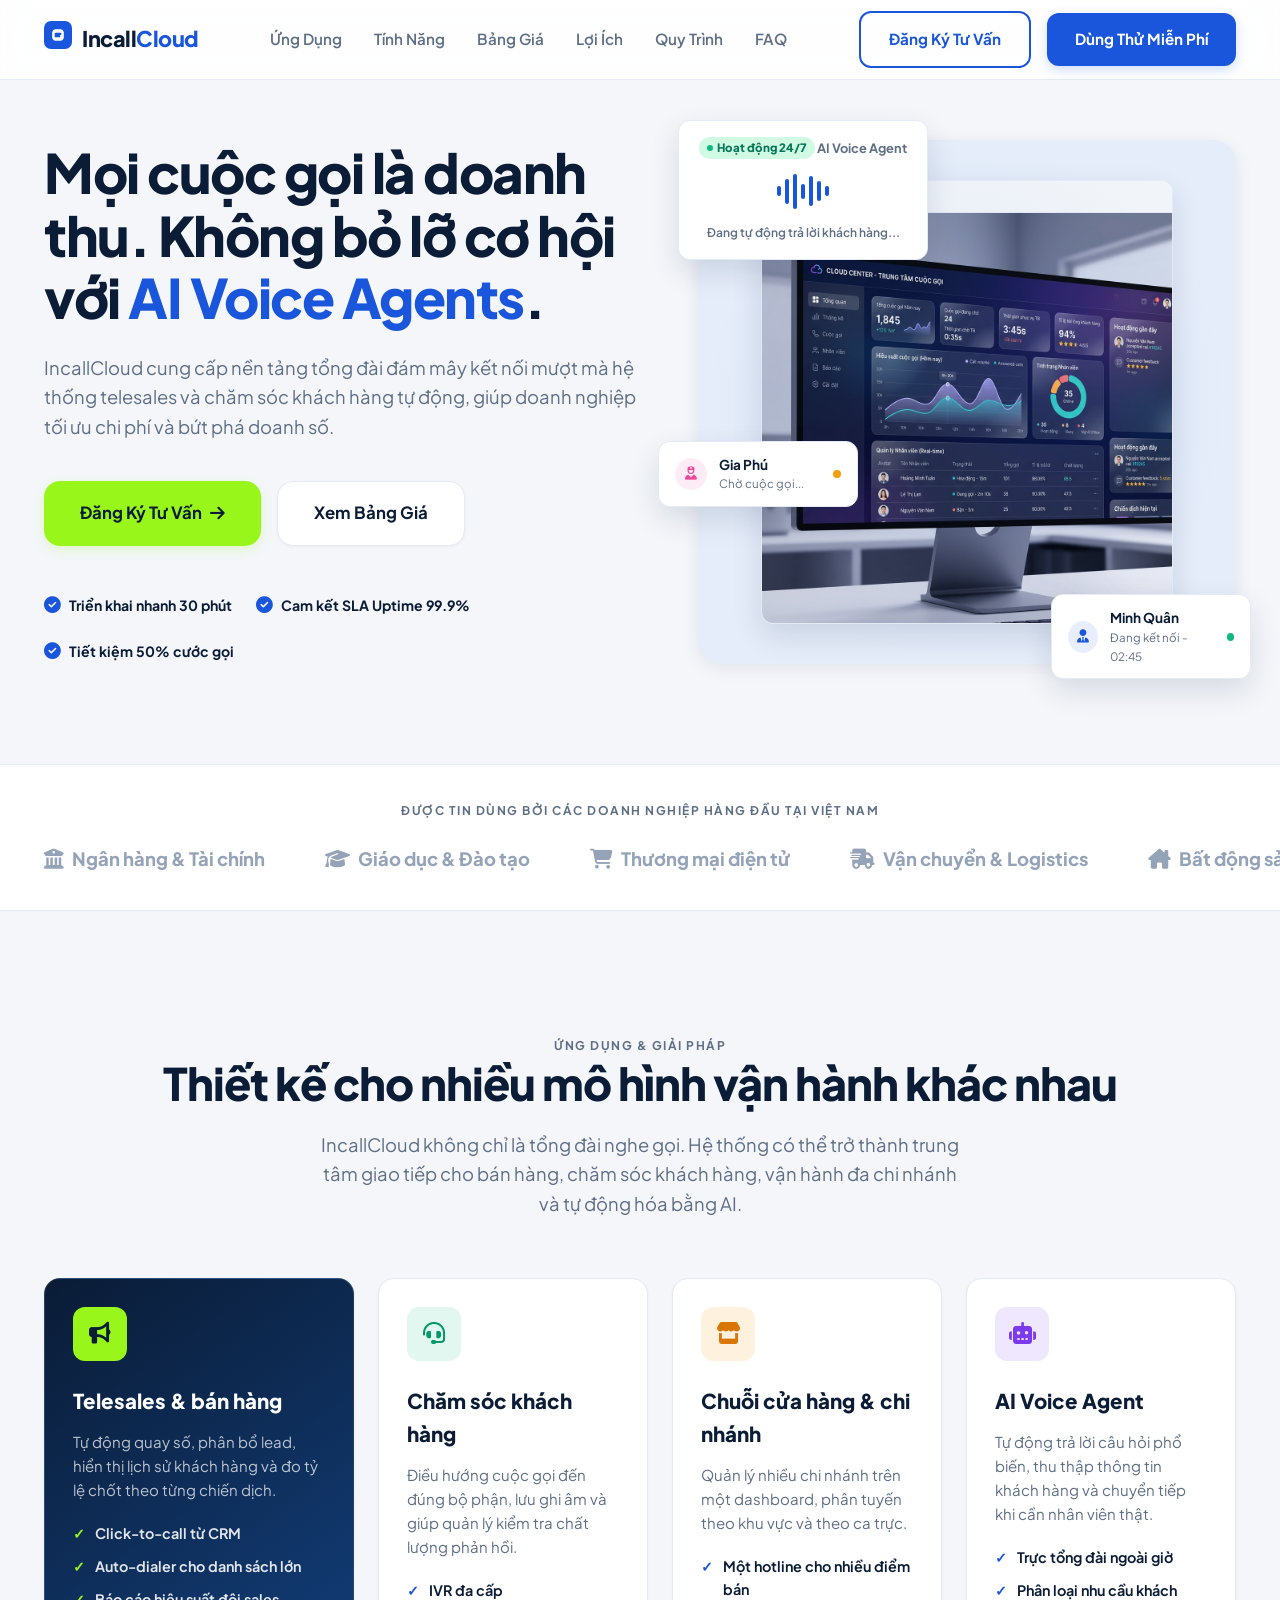
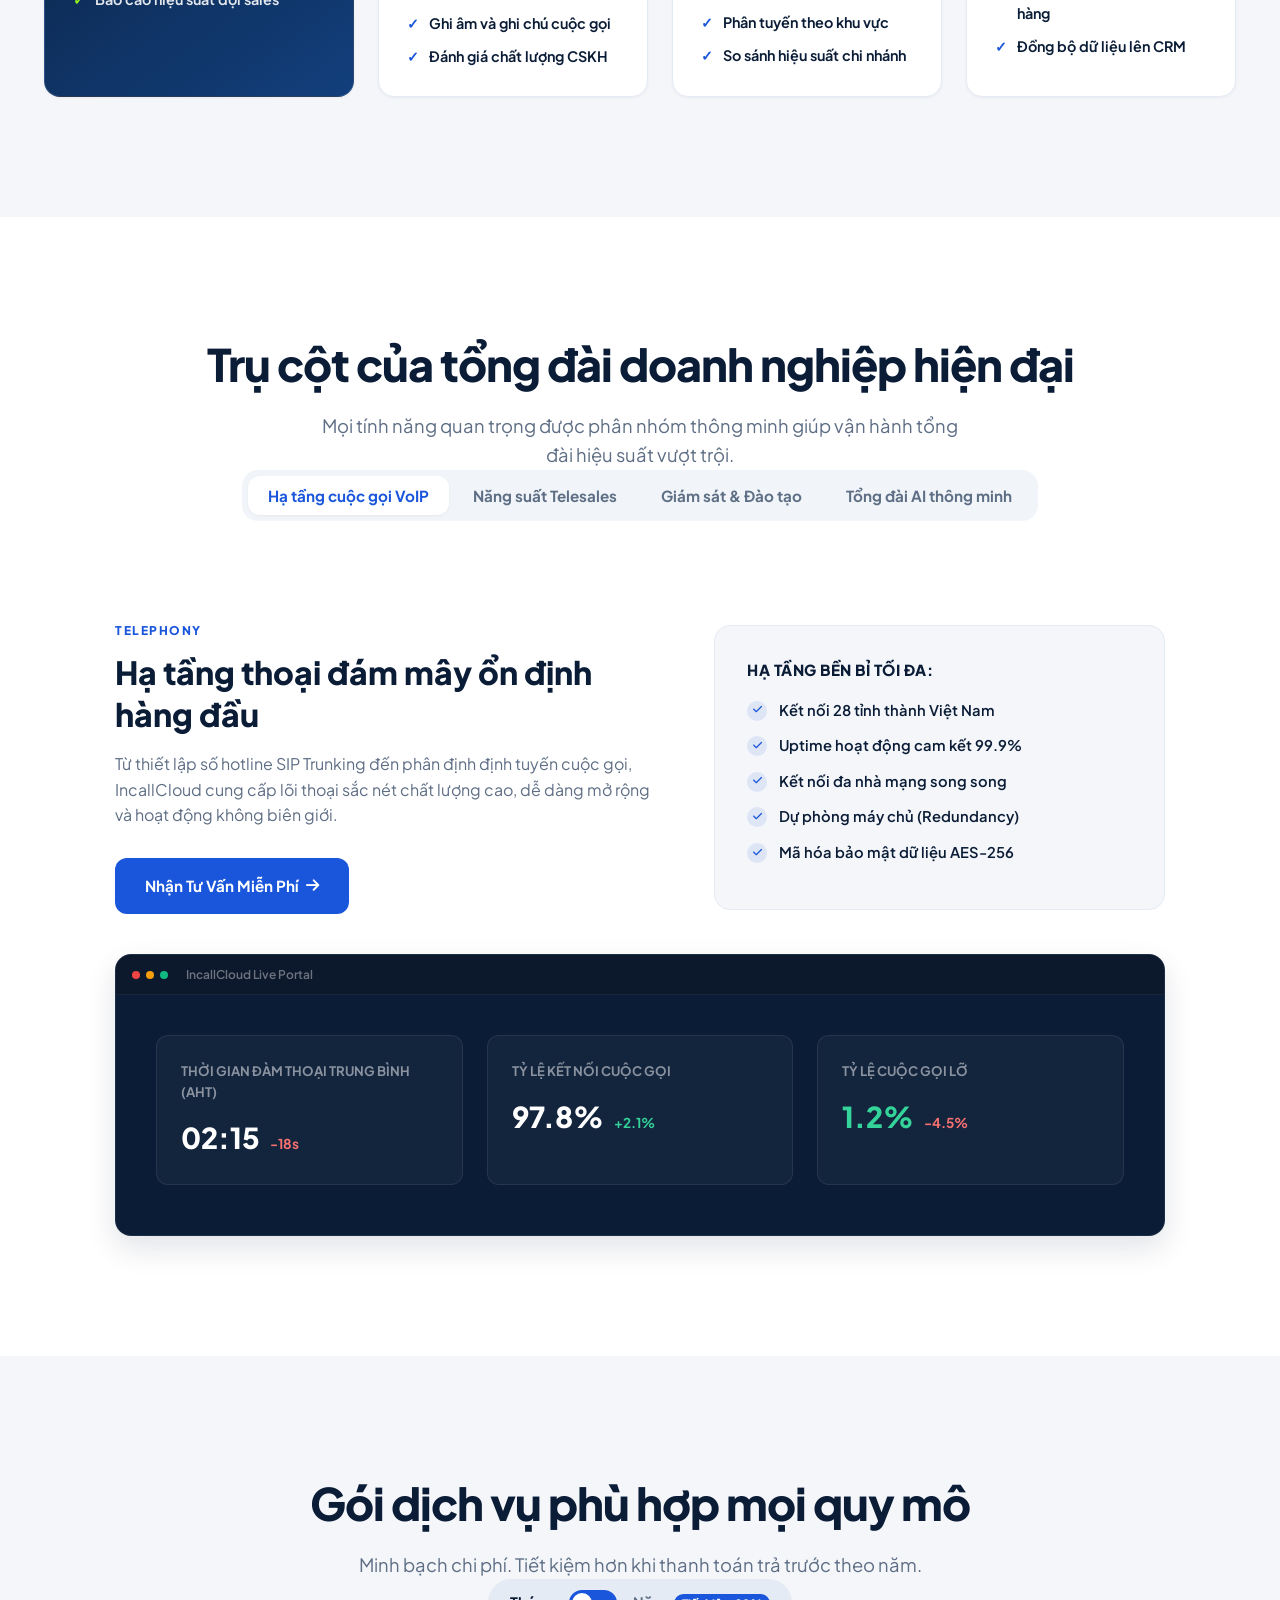
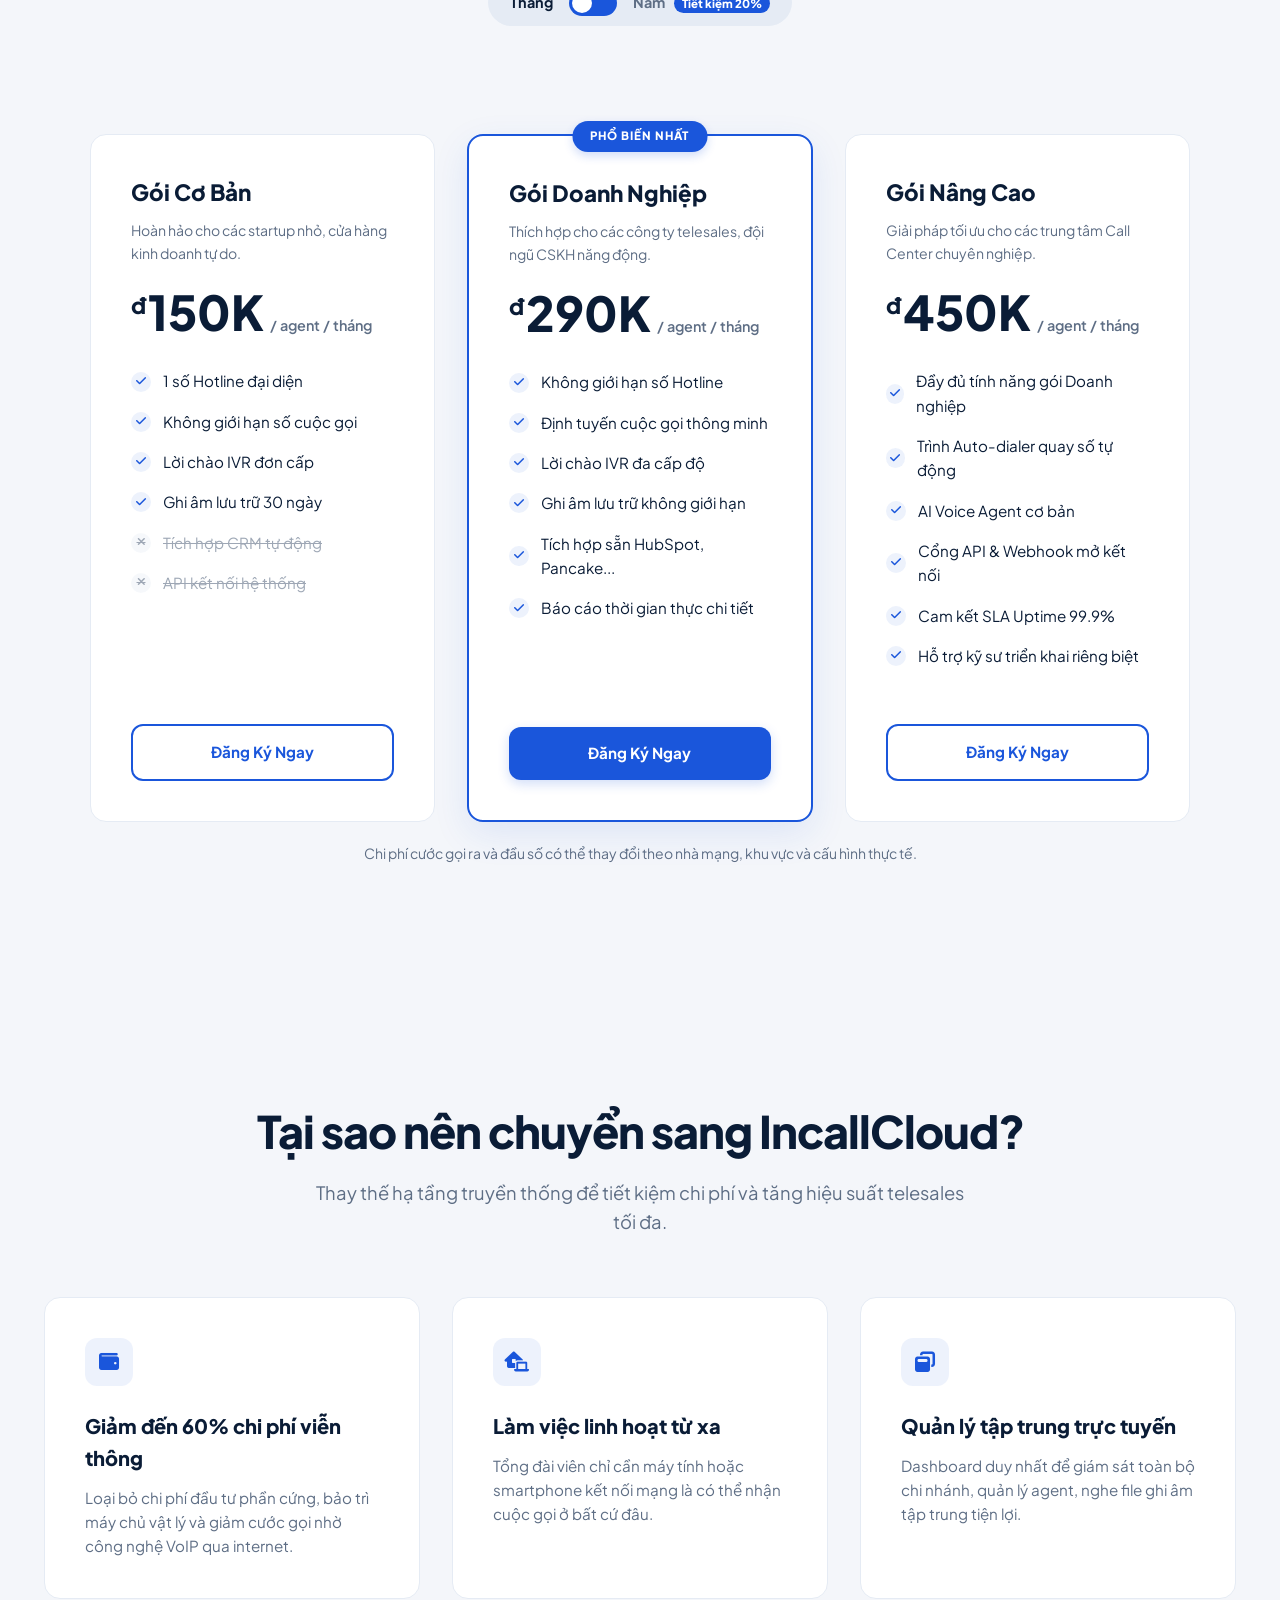
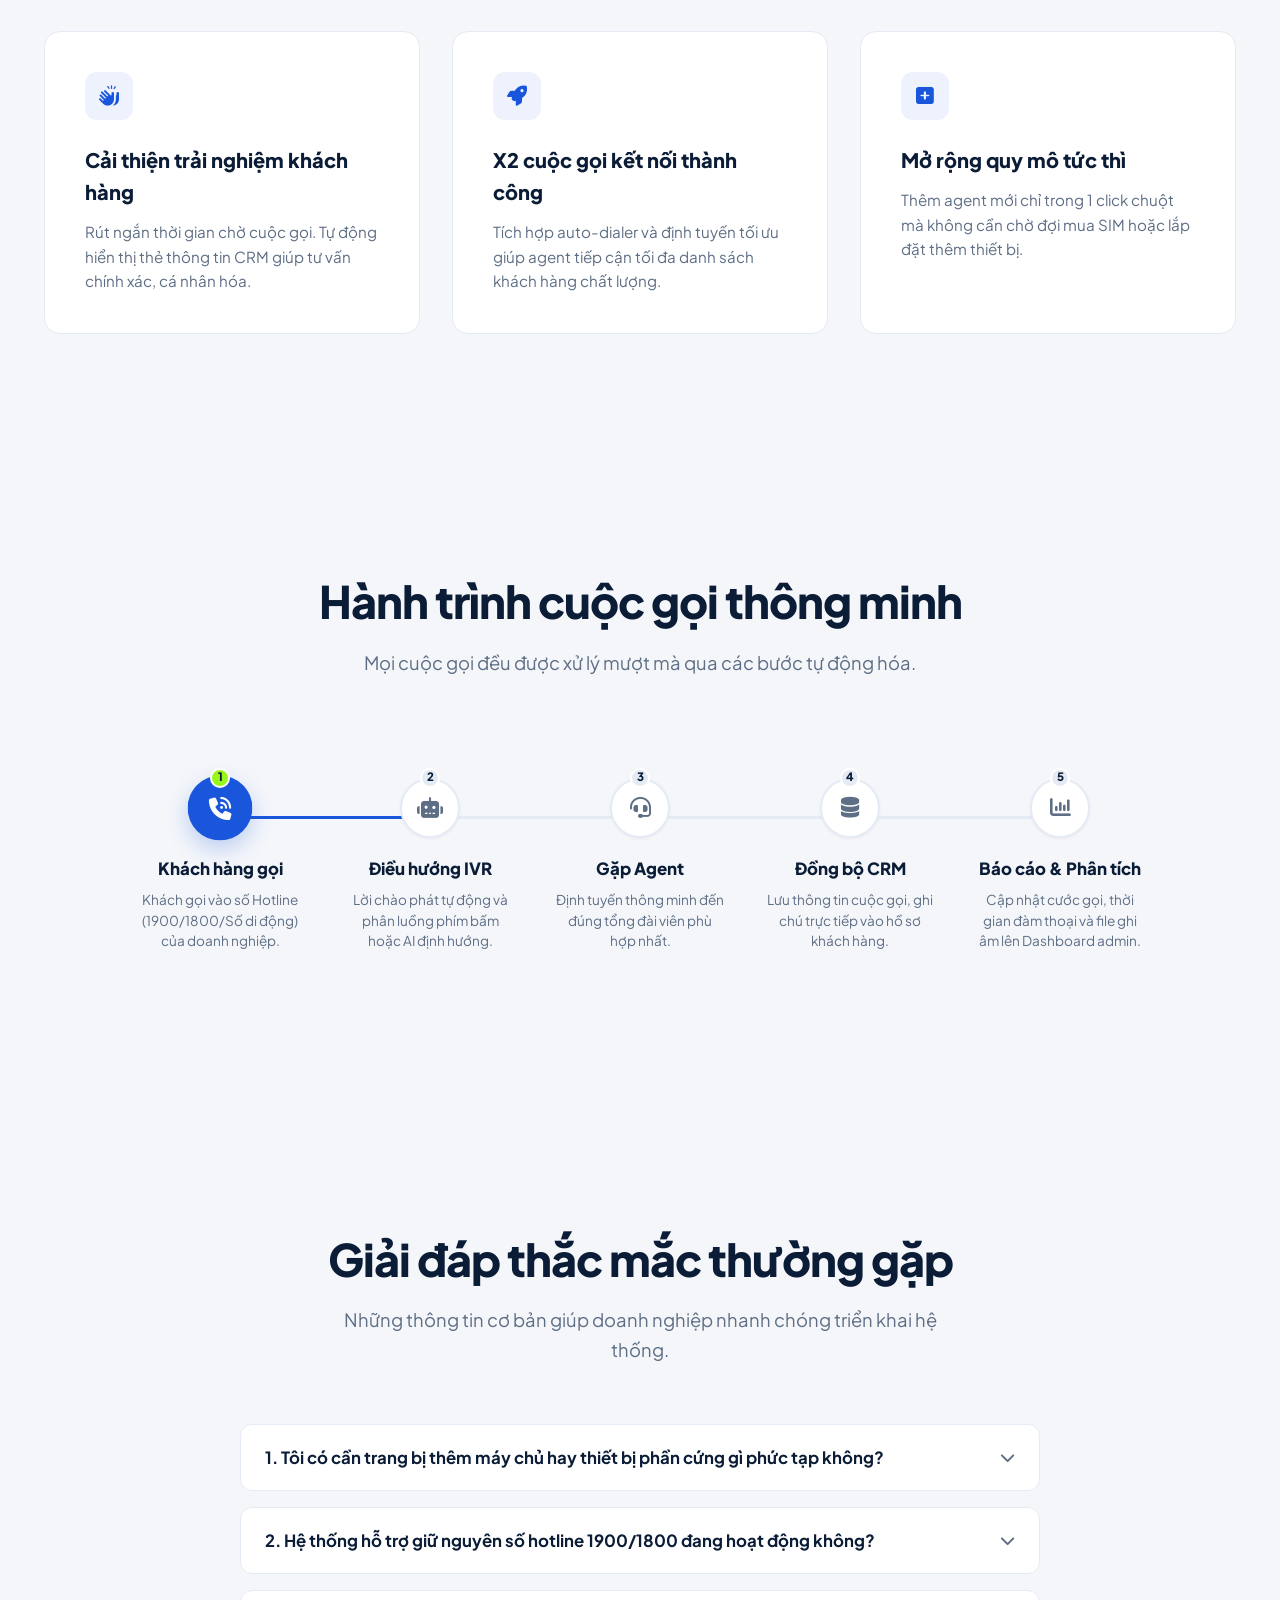
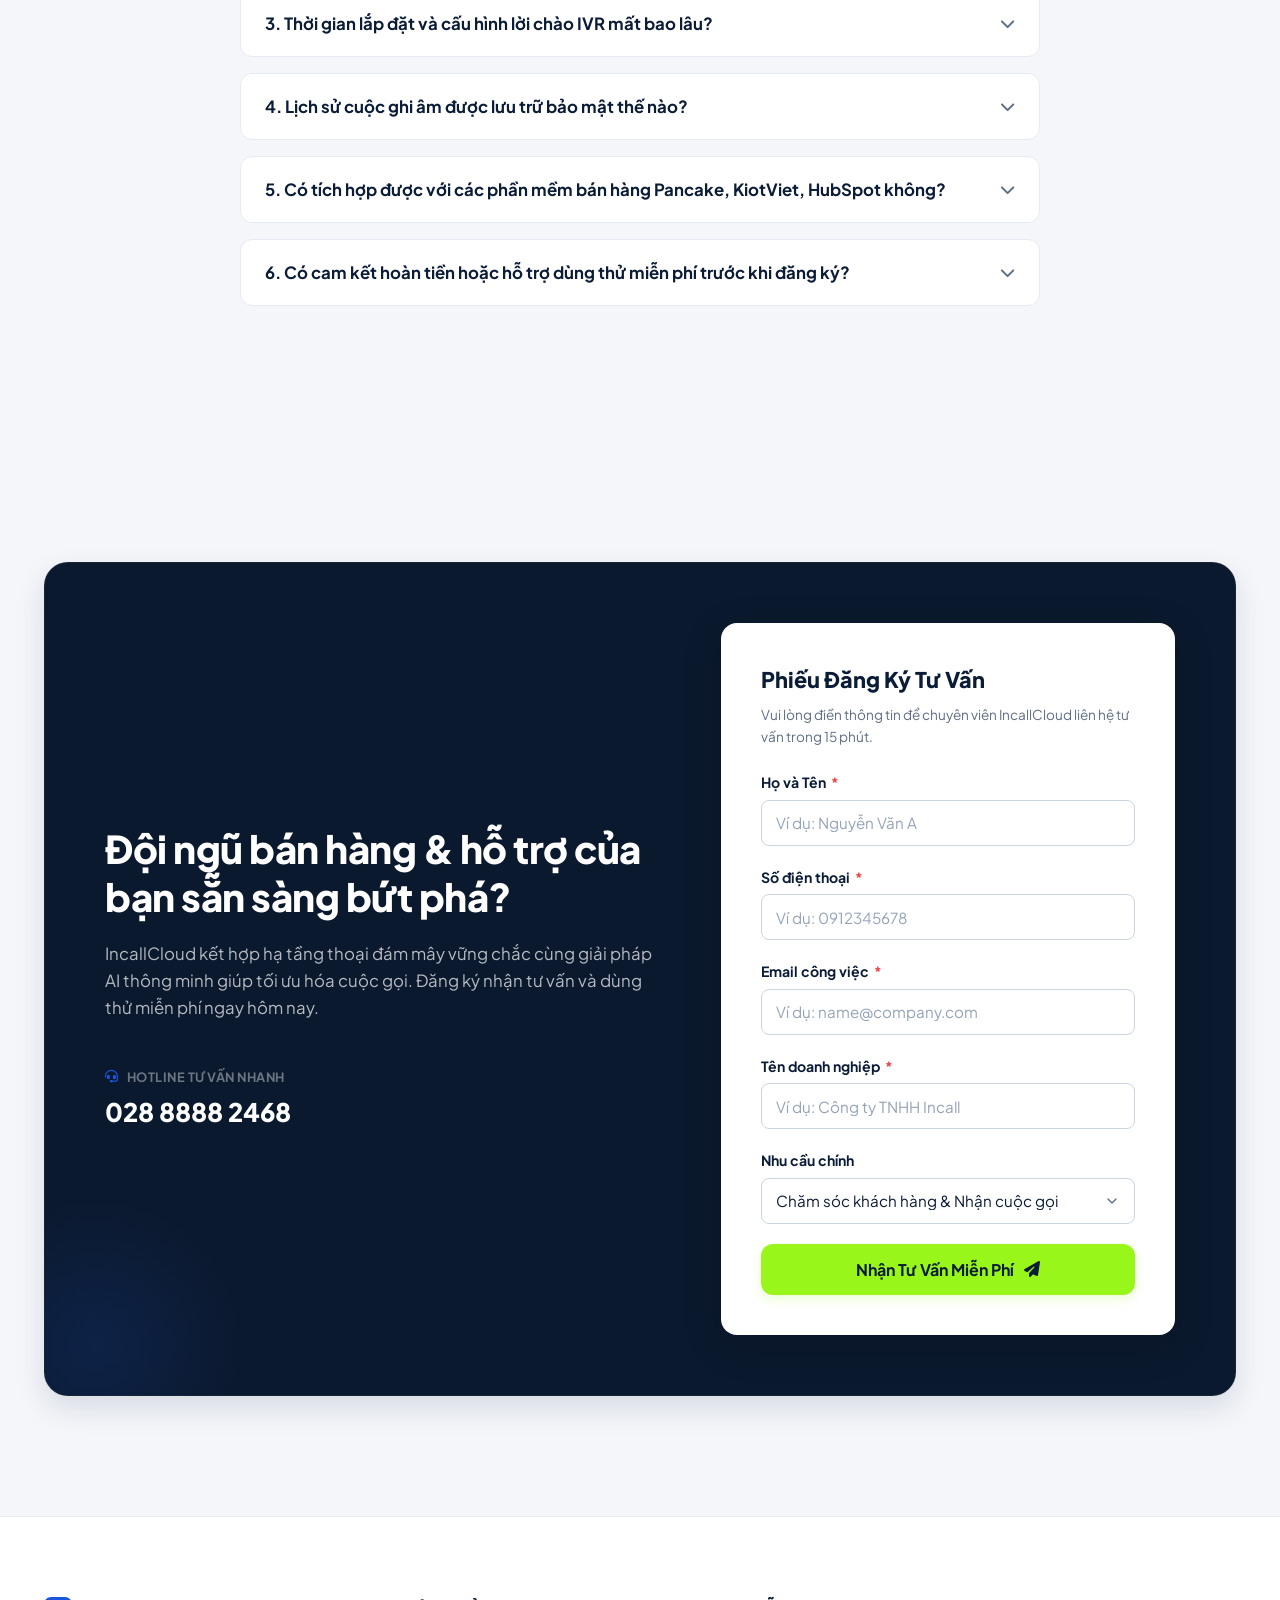
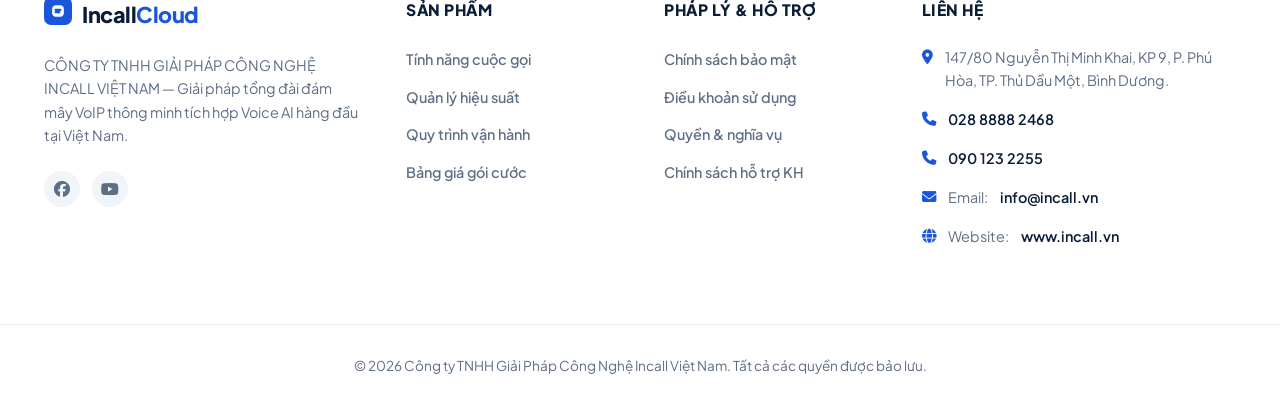
==== commit b8308de7: "update new" ====
--- a/index.html
+++ b/index.html
@@ -27,11 +27,11 @@
             </a>
             <nav class="nav-menu">
                 <a href="#use-cases" class="nav-link">Ứng Dụng</a>
-                <a href="#integrations" class="nav-link">Tích Hợp</a>
                 <a href="#features-tab" class="nav-link">Tính Năng</a>
                 <a href="#pricing" class="nav-link">Bảng Giá</a>
                 <a href="#benefits" class="nav-link">Lợi Ích</a>
                 <a href="#workflow" class="nav-link">Quy Trình</a>
+                <a href="#faq" class="nav-link">FAQ</a>
             </nav>
             <div class="header-actions">
                 <a href="#register" class="btn btn-outline show-desktop">Đăng Ký Tư Vấn</a>
@@ -47,7 +47,6 @@
     <div class="mobile-drawer">
         <nav class="mobile-nav">
             <a href="#use-cases" class="mobile-link">Ứng Dụng</a>
-            <a href="#integrations" class="mobile-link">Tích Hợp</a>
             <a href="#features-tab" class="mobile-link">Tính Năng</a>
             <a href="#pricing" class="mobile-link">Bảng Giá</a>
             <a href="#benefits" class="mobile-link">Lợi Ích</a>
@@ -213,43 +212,6 @@
         </div>
     </section>
 
-    <section id="integrations" class="section-padding integrations-section">
-        <div class="container integrations-grid">
-            <div class="integrations-copy">
-                <span class="section-subtitle-small">TÍCH HỢP CÔNG NGHỆ</span>
-                <h2 class="section-title">Kết nối tổng đài với hệ sinh thái bán hàng sẵn có</h2>
-                <p class="section-desc">IncallCloud hỗ trợ kết nối CRM, phần mềm bán hàng, chatbot, API và webhook để dữ liệu cuộc gọi không bị rời rạc giữa các phòng ban.</p>
-                <div class="integration-points">
-                    <div>
-                        <i class="fa-solid fa-plug-circle-bolt"></i>
-                        <span>API & Webhook mở để đồng bộ dữ liệu thời gian thực.</span>
-                    </div>
-                    <div>
-                        <i class="fa-solid fa-address-card"></i>
-                        <span>Pop-up hồ sơ khách hàng khi có cuộc gọi đến.</span>
-                    </div>
-                    <div>
-                        <i class="fa-solid fa-shield-halved"></i>
-                        <span>Phân quyền truy cập, ghi log và bảo mật dữ liệu cuộc gọi.</span>
-                    </div>
-                </div>
-                <a href="#register" class="btn btn-blue">Tư vấn tích hợp <i class="fa-solid fa-arrow-right icon-right"></i></a>
-            </div>
-            <div class="integration-map">
-                <div class="integration-core">
-                    <i class="fa-solid fa-cloud"></i>
-                    <strong>IncallCloud</strong>
-                </div>
-                <div class="integration-node node-1"><i class="fa-solid fa-database"></i><span>CRM</span></div>
-                <div class="integration-node node-2"><i class="fa-solid fa-cart-shopping"></i><span>E-commerce</span></div>
-                <div class="integration-node node-3"><i class="fa-solid fa-comment-dots"></i><span>Chatbot</span></div>
-                <div class="integration-node node-4"><i class="fa-solid fa-chart-pie"></i><span>BI Report</span></div>
-                <div class="integration-node node-5"><i class="fa-solid fa-mobile-screen"></i><span>Mobile App</span></div>
-                <div class="integration-node node-6"><i class="fa-solid fa-code"></i><span>API</span></div>
-            </div>
-        </div>
-    </section>
-
     <section id="features-tab" class="section-padding tab-section">
         <div class="container">
             <div class="section-header text-center">
--- a/style.css
+++ b/style.css
@@ -843,127 +843,6 @@
     color: var(--neon-green);
 }
 
-.integrations-section {
-    overflow: hidden;
-    background: var(--bg-white);
-}
-
-.integrations-grid {
-    display: grid;
-    grid-template-columns: minmax(500px, 1fr) minmax(420px, 1fr);
-    gap: 46px;
-    align-items: center;
-}
-
-.integrations-copy .section-title {
-    max-width: 620px;
-    font-size: 2.65rem;
-}
-
-.integrations-copy .section-desc {
-    margin: 0 0 28px;
-}
-
-.integration-points {
-    display: grid;
-    gap: 14px;
-    margin-bottom: 28px;
-}
-
-.integration-points div {
-    display: flex;
-    gap: 14px;
-    align-items: flex-start;
-    color: var(--text-muted);
-    font-weight: 650;
-}
-
-.integration-points i {
-    color: var(--royal-blue);
-    font-size: 1.15rem;
-    margin-top: 4px;
-}
-
-.integration-map {
-    position: relative;
-    min-height: 520px;
-    border-radius: var(--radius-xl);
-    background:
-        linear-gradient(rgba(26, 86, 219, 0.07) 1px, transparent 1px),
-        linear-gradient(90deg, rgba(26, 86, 219, 0.07) 1px, transparent 1px),
-        linear-gradient(145deg, #f8fbff, #eef5ff);
-    background-size: 38px 38px, 38px 38px, auto;
-    border: 1px solid var(--border-color);
-    box-shadow: var(--shadow-lg);
-}
-
-.integration-map::before,
-.integration-map::after {
-    content: "";
-    position: absolute;
-    inset: 18%;
-    border: 1px dashed rgba(26, 86, 219, 0.24);
-    border-radius: 50%;
-}
-
-.integration-map::after {
-    inset: 30%;
-}
-
-.integration-core,
-.integration-node {
-    position: absolute;
-    z-index: 2;
-    display: flex;
-    align-items: center;
-    justify-content: center;
-    flex-direction: column;
-    text-align: center;
-    background: var(--bg-white);
-    border: 1px solid var(--border-color);
-    box-shadow: var(--shadow-md);
-}
-
-.integration-core {
-    top: 50%;
-    left: 50%;
-    width: 150px;
-    height: 150px;
-    transform: translate(-50%, -50%);
-    border-radius: 50%;
-    color: var(--navy-dark);
-}
-
-.integration-core i {
-    color: var(--royal-blue);
-    font-size: 2rem;
-    margin-bottom: 8px;
-}
-
-.integration-node {
-    width: 128px;
-    height: 92px;
-    border-radius: var(--radius-lg);
-    color: var(--text-navy);
-    font-size: 0.86rem;
-    font-weight: 800;
-}
-
-.integration-node i {
-    color: var(--royal-blue);
-    font-size: 1.25rem;
-    margin-bottom: 8px;
-}
-
-.node-1 { top: 9%; left: 10%; }
-.node-2 { top: 10%; right: 13%; }
-.node-3 { top: 42%; left: 4%; }
-.node-4 { top: 42%; right: 5%; }
-.node-5 { bottom: 10%; left: 17%; }
-.node-6 { bottom: 9%; right: 18%; }
-
-
-
 .faq-container { max-width: 800px; margin: 0 auto; }
 .faq-item { background: var(--bg-white); border: 1px solid var(--border-color); border-radius: var(--radius-md); margin-bottom: 16px; overflow: hidden; transition: all var(--transition-normal); }
 .faq-item:hover { border-color: #cbd5e1; }
@@ -1084,16 +963,6 @@
     .tab-capsules { flex-wrap: wrap; justify-content: center; }
     .tab-grid { grid-template-columns: 1fr; gap: 32px; }
     .meta-box { padding: 24px; }
-    .integrations-grid {
-        grid-template-columns: 1fr;
-    }
-    .integrations-copy .section-title {
-        max-width: 100%;
-        font-size: 2.2rem;
-    }
-    .integration-map {
-        min-height: 460px;
-    }
     .pricing-grid { grid-template-columns: 1fr; max-width: 480px; margin: 0 auto; gap: 32px; }
 
     .cta-banner-wrapper { grid-template-columns: 1fr; padding: 40px; gap: 40px; }
@@ -1118,23 +987,6 @@
     .solution-showcase {
         grid-template-columns: 1fr;
     }
-    .integration-map {
-        min-height: 620px;
-    }
-    .integration-core {
-        width: 128px;
-        height: 128px;
-    }
-    .integration-node {
-        width: 118px;
-        height: 84px;
-    }
-    .node-1 { top: 5%; left: 6%; }
-    .node-2 { top: 5%; right: 6%; }
-    .node-3 { top: 39%; left: 4%; }
-    .node-4 { top: 39%; right: 4%; }
-    .node-5 { bottom: 6%; left: 8%; }
-    .node-6 { bottom: 6%; right: 8%; }
 }
 @media (max-width: 480px) {
     .hero-ctas { flex-direction: column; width: 100%; }
@@ -1143,27 +995,6 @@
     .cta-form-card { padding: 24px 16px; }
     .cta-banner-wrapper { padding: 30px 16px; }
     .cta-info h2 { font-size: 1.8rem; }
-    .integration-map {
-        min-height: 720px;
-    }
-    .integration-map::before,
-    .integration-map::after {
-        display: none;
-    }
-    .integration-core {
-        top: 50%;
-    }
-    .integration-node {
-        left: 50% !important;
-        right: auto !important;
-        transform: translateX(-50%);
-    }
-    .node-1 { top: 4%; }
-    .node-2 { top: 18%; }
-    .node-3 { top: 32%; }
-    .node-4 { top: 62%; }
-    .node-5 { bottom: 18%; }
-    .node-6 { bottom: 4%; }
 }
 
 /* ==========================================================================
